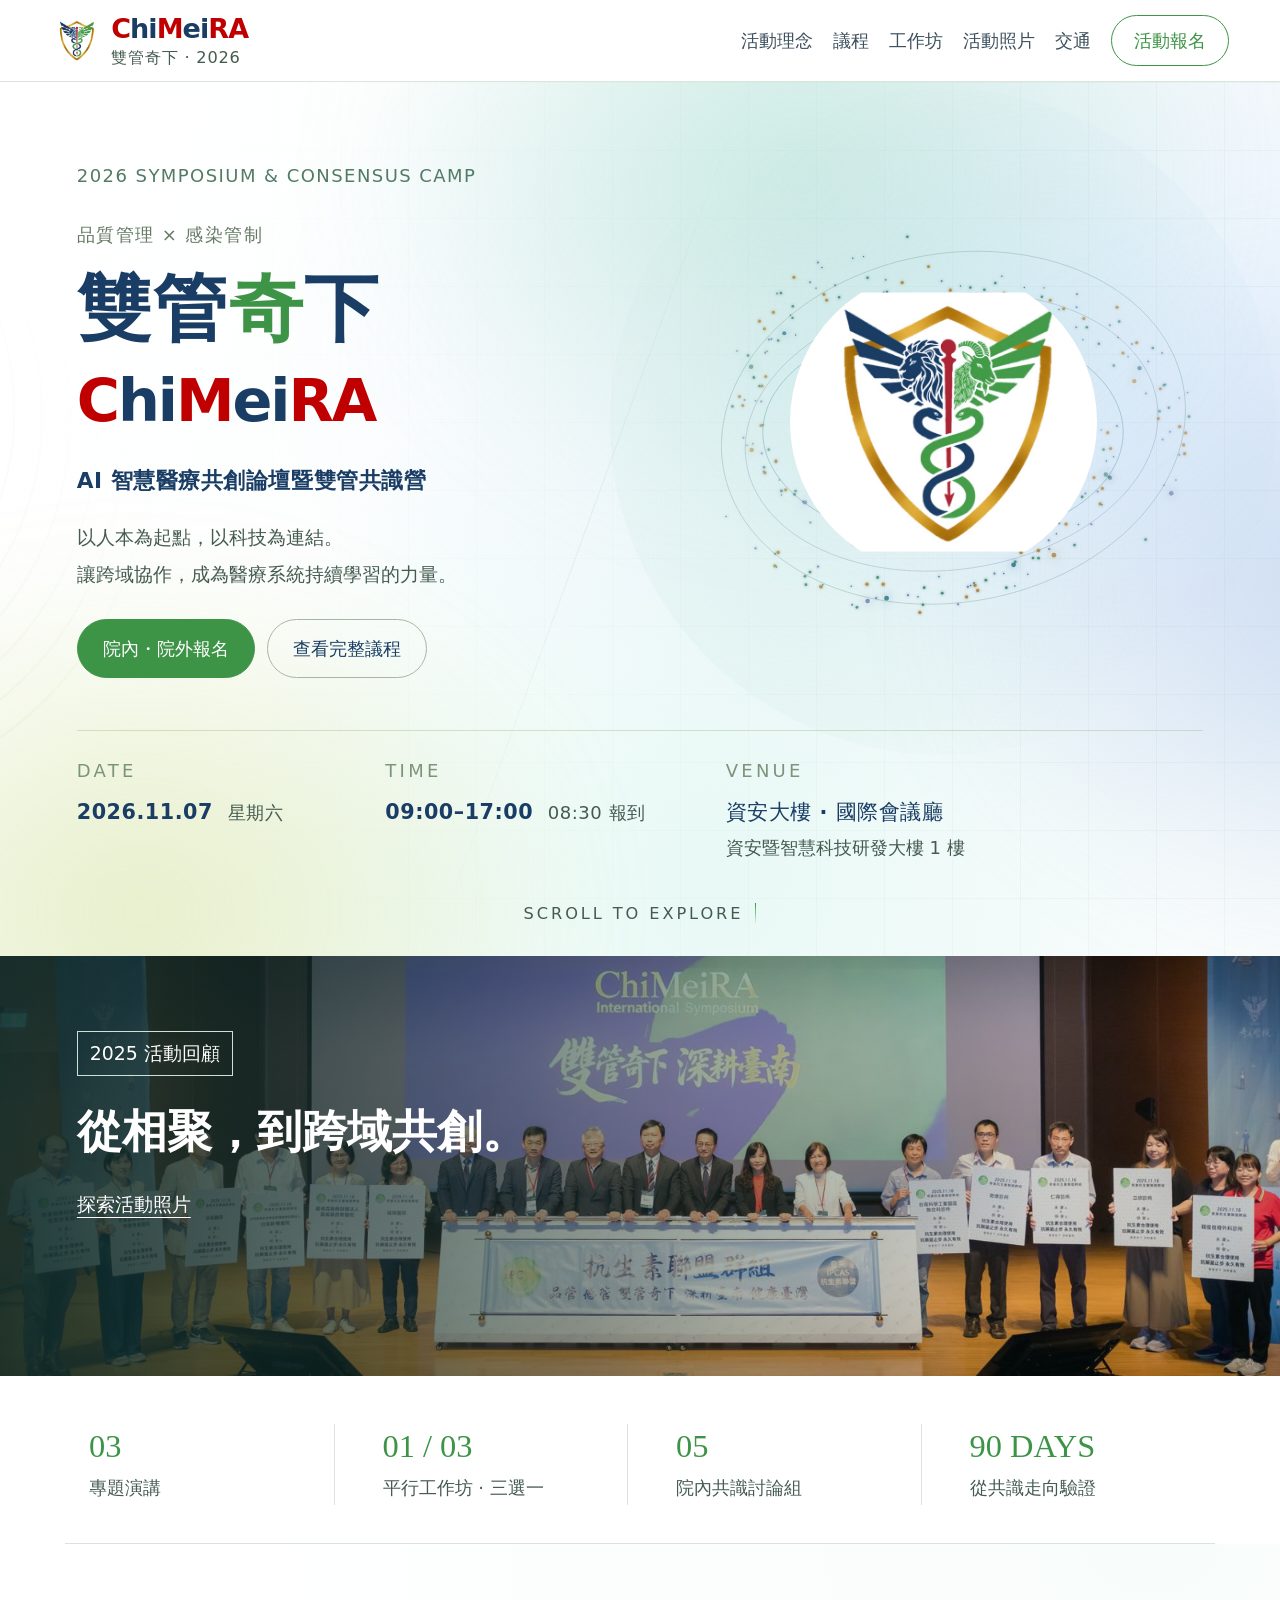
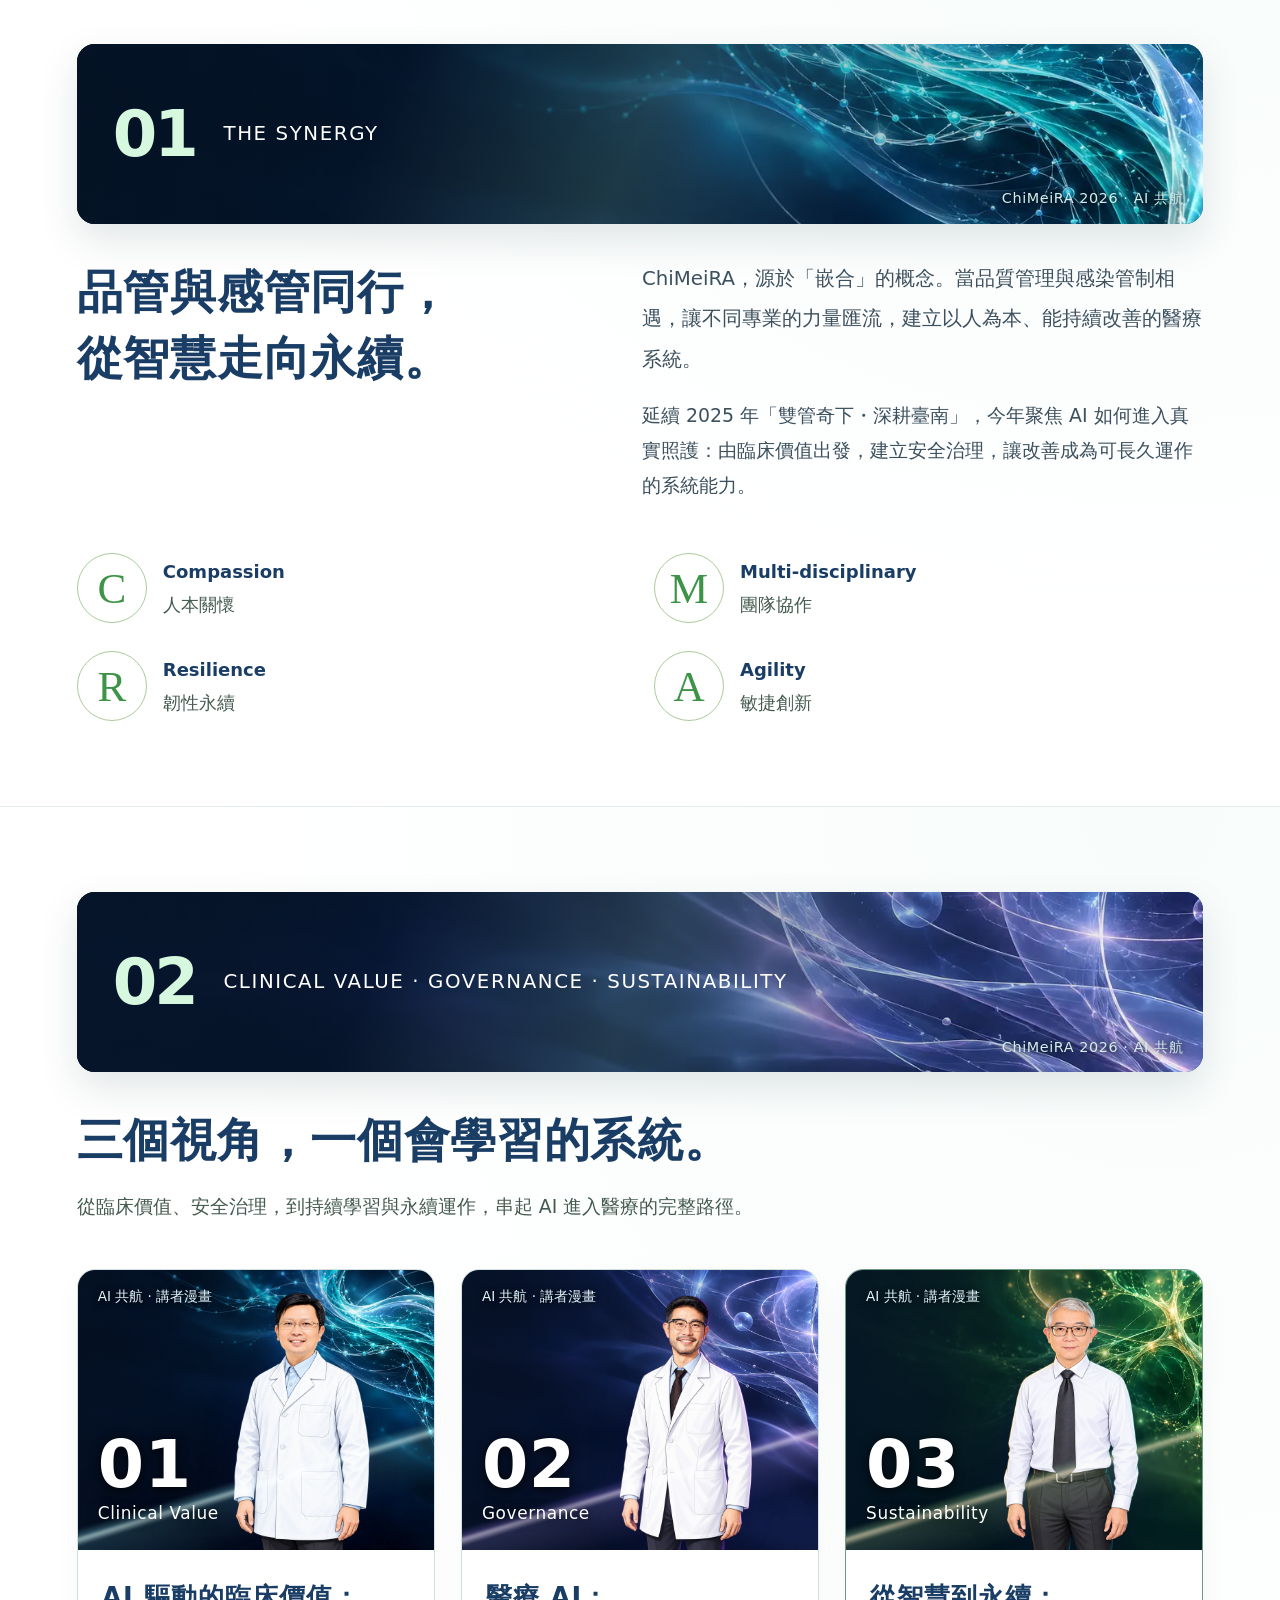
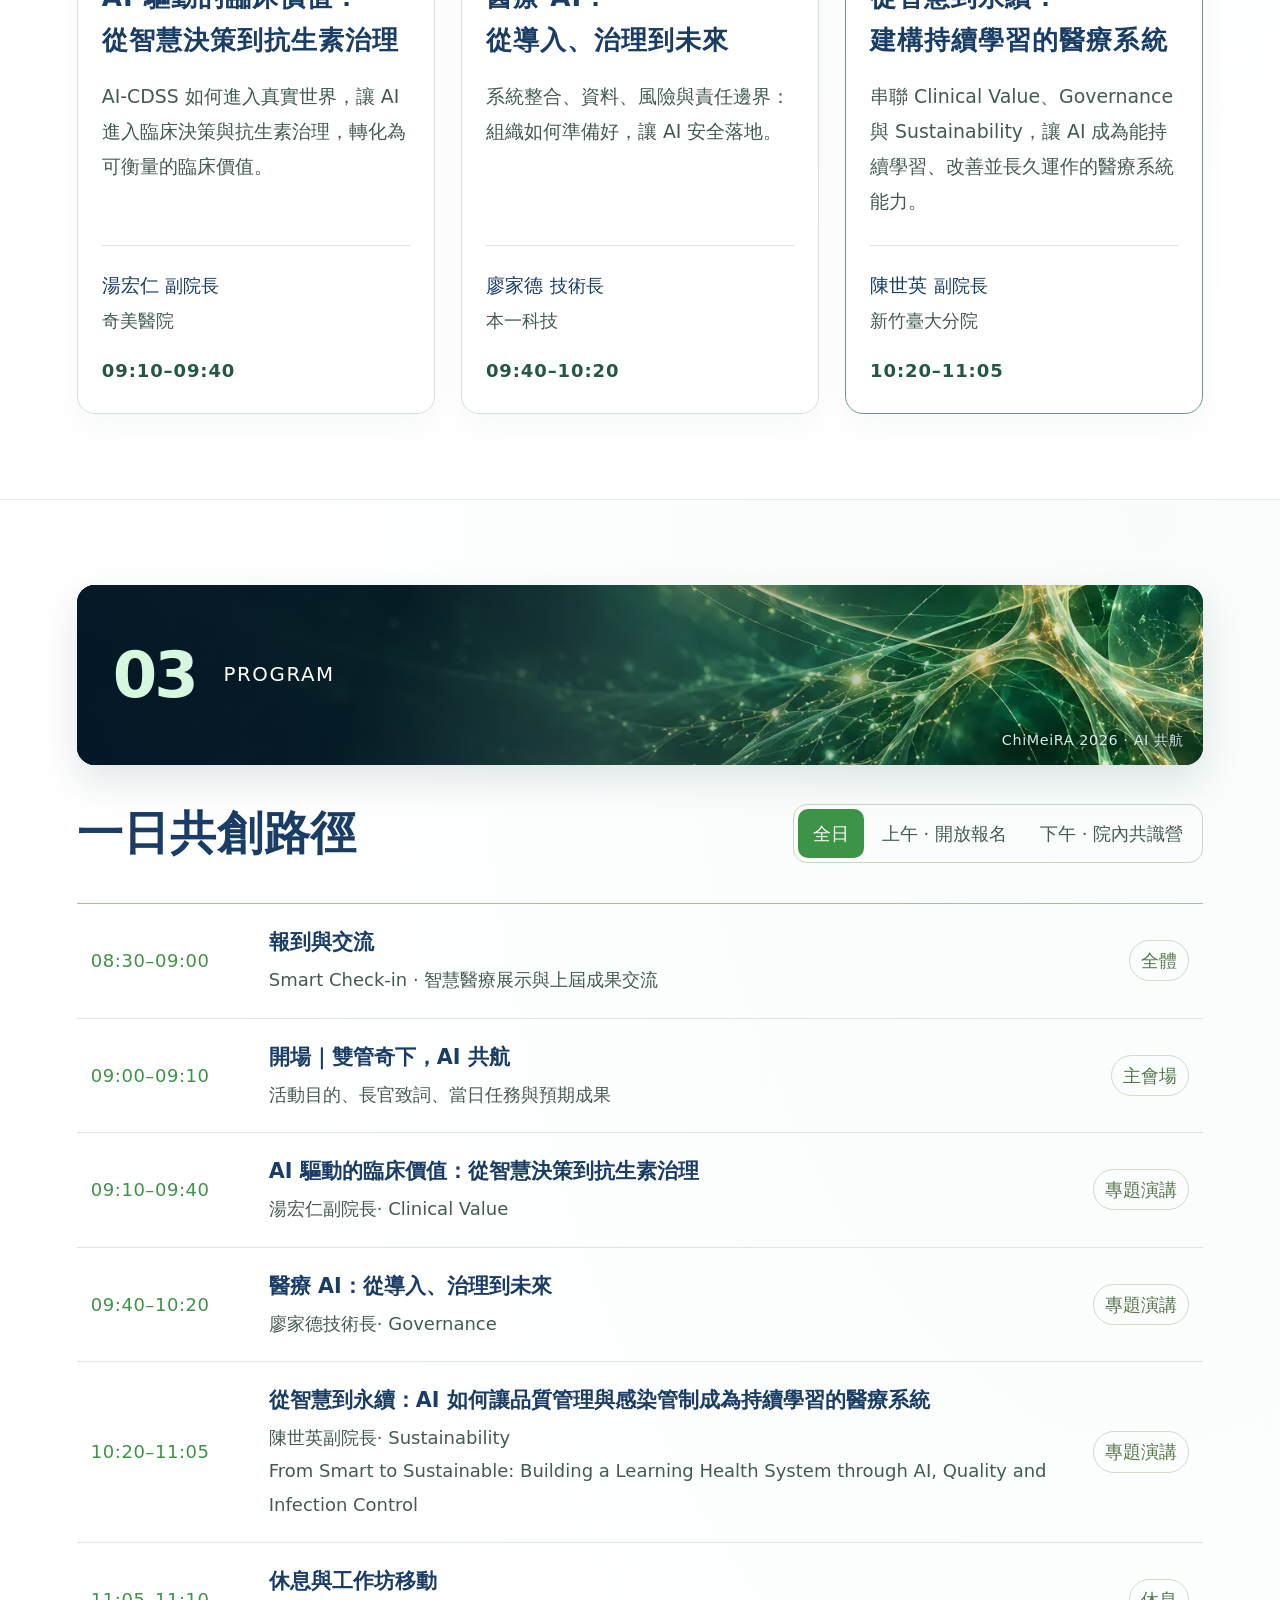
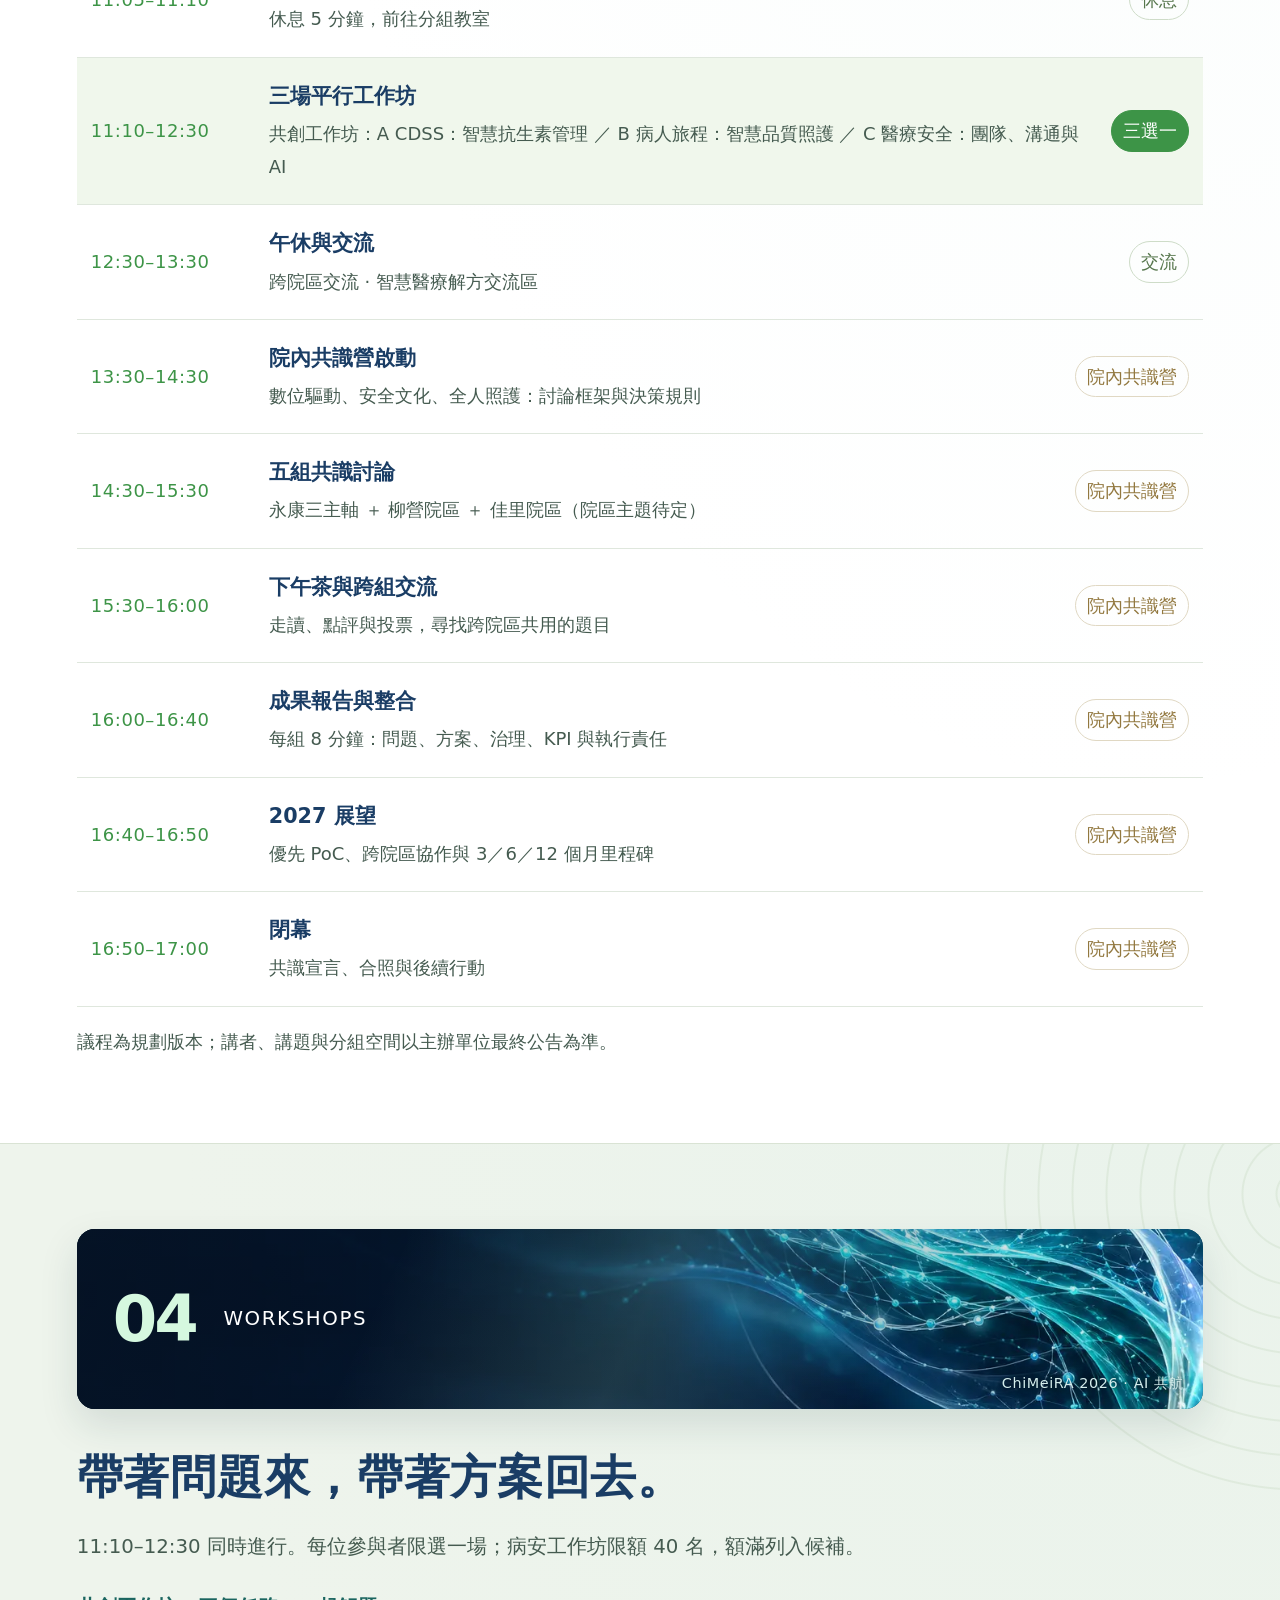
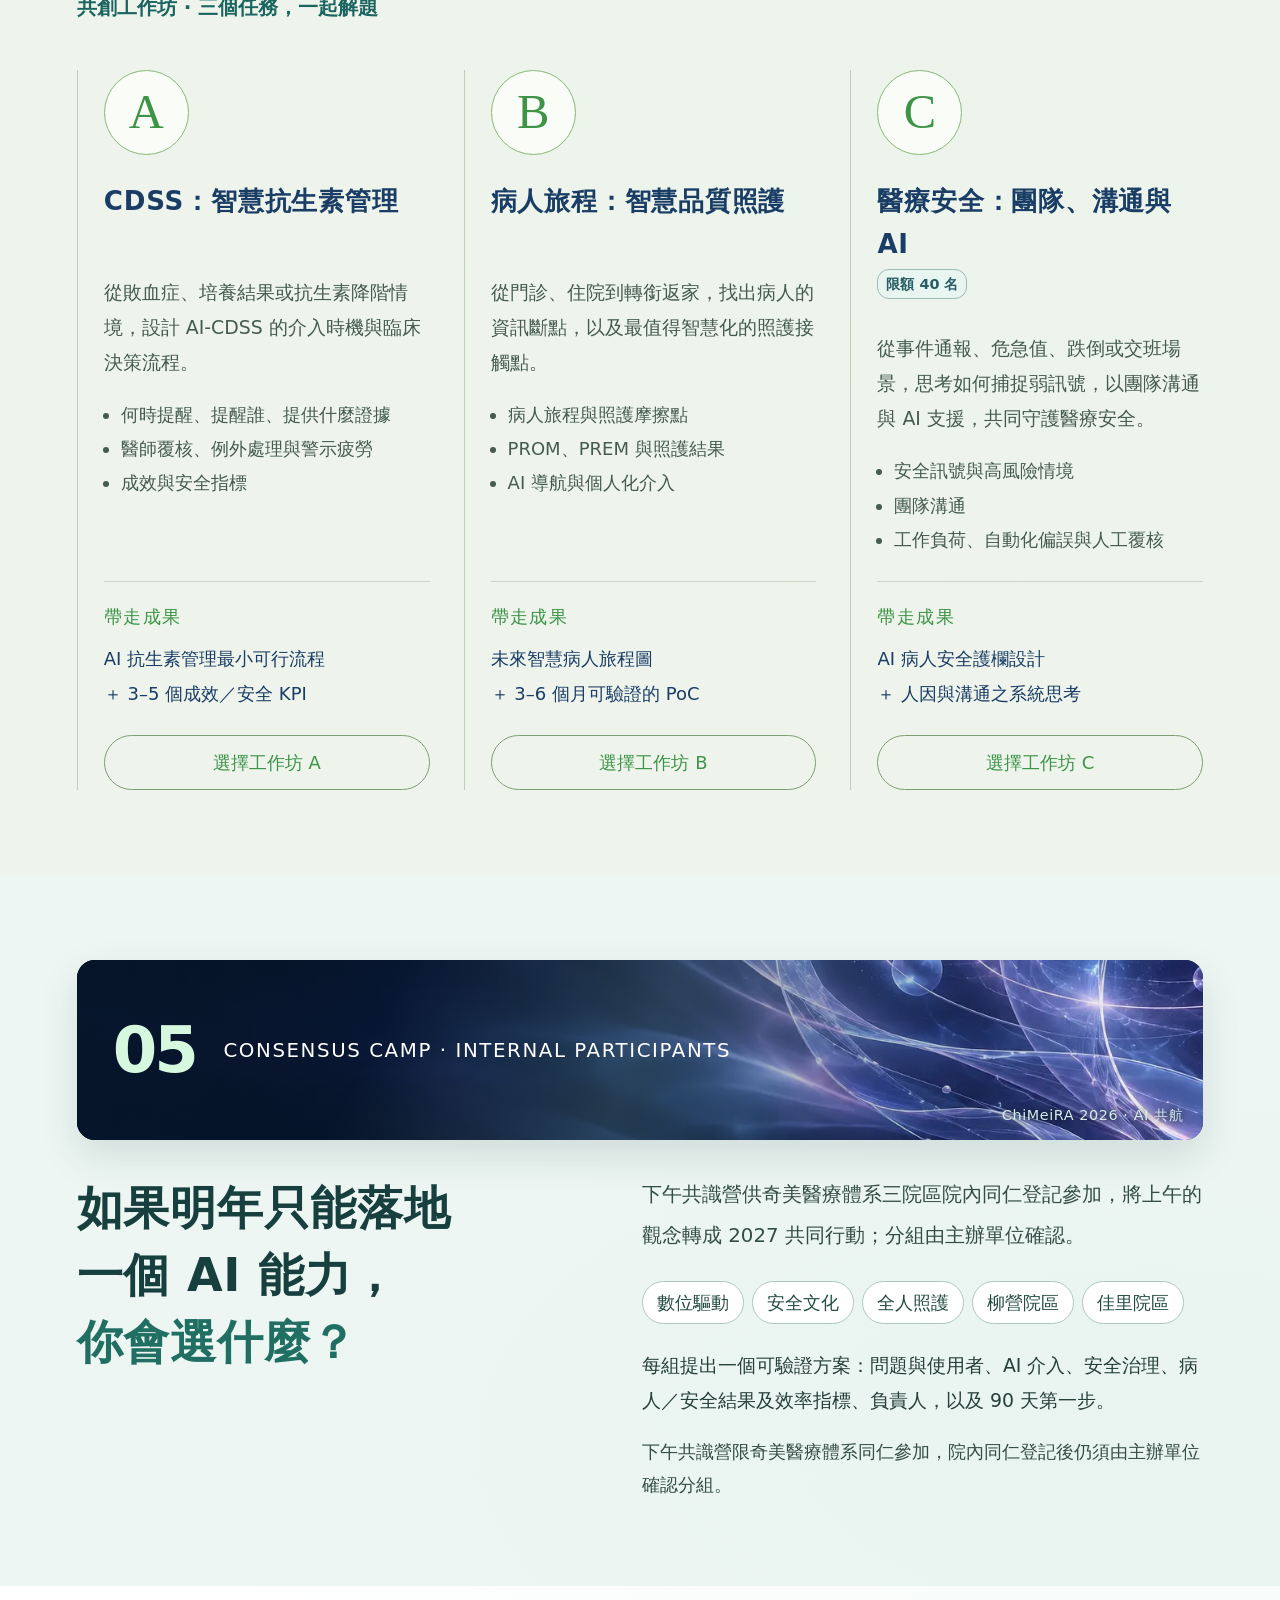
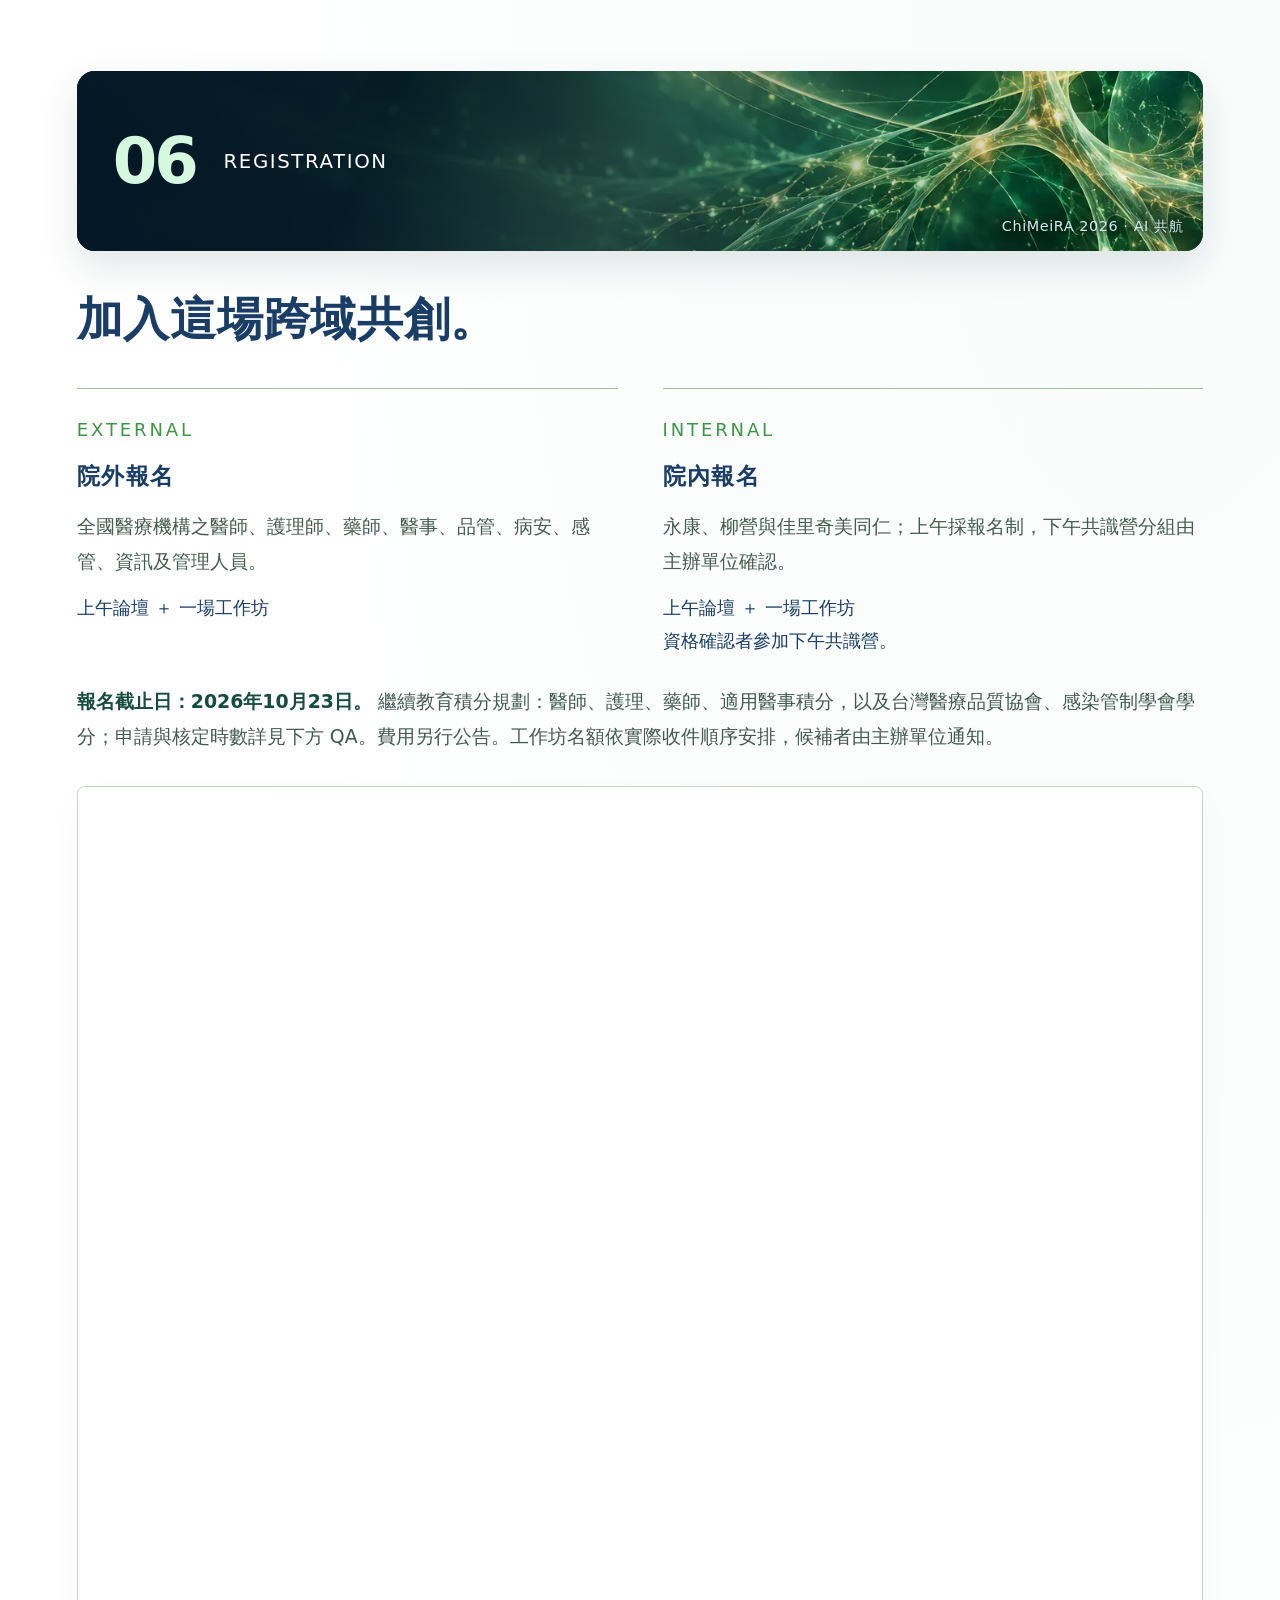
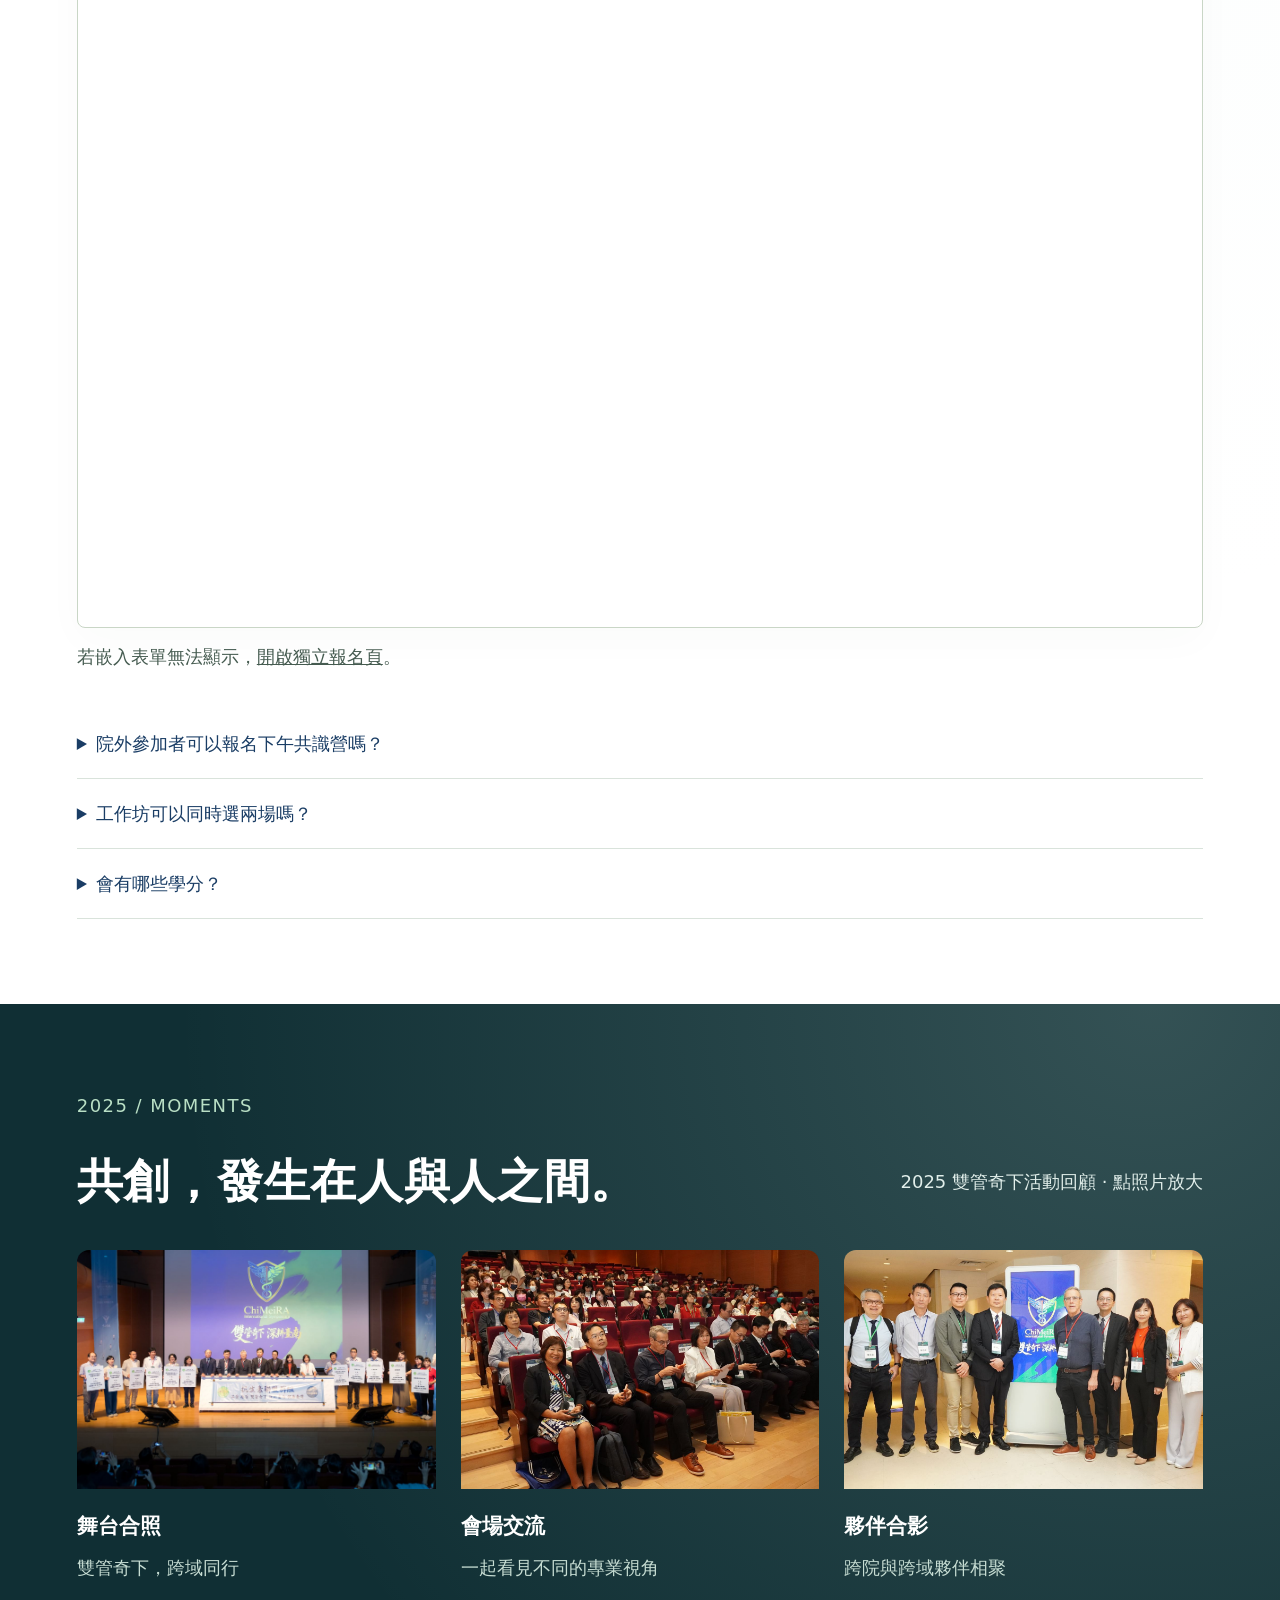
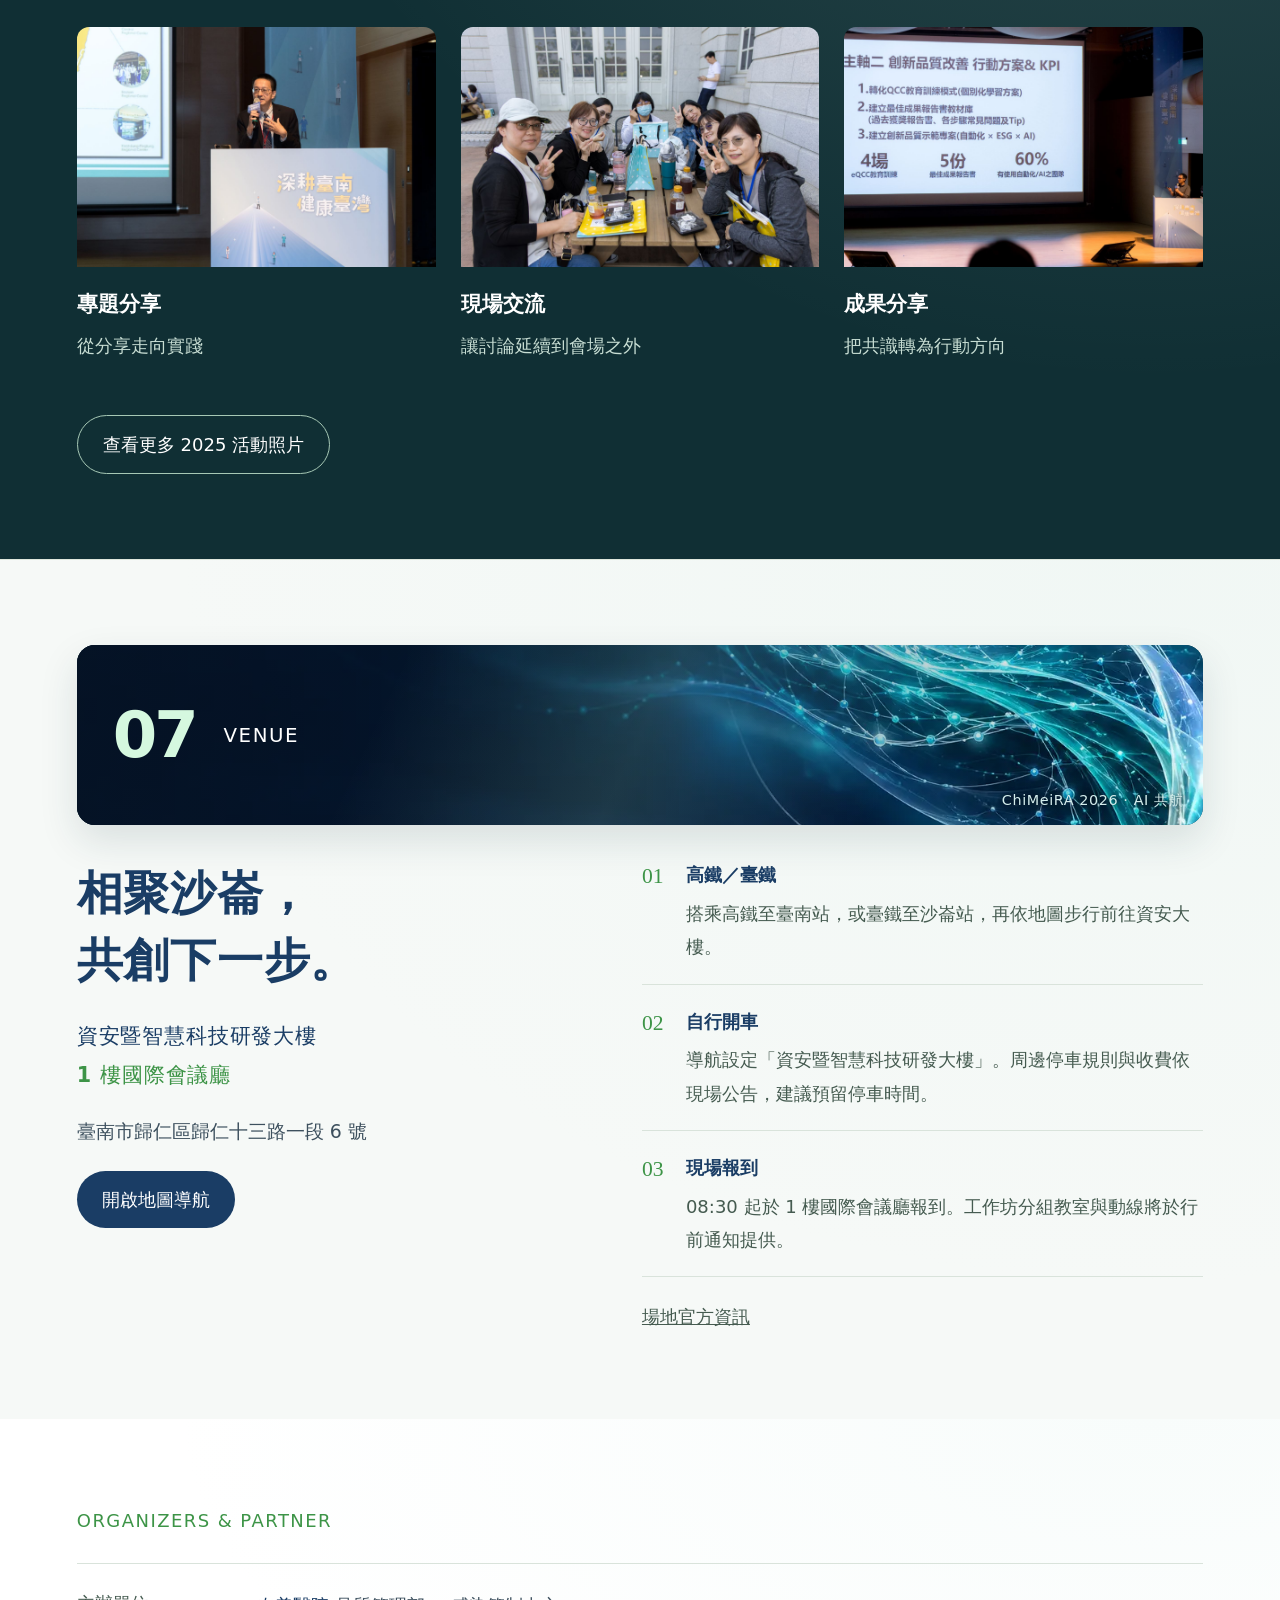
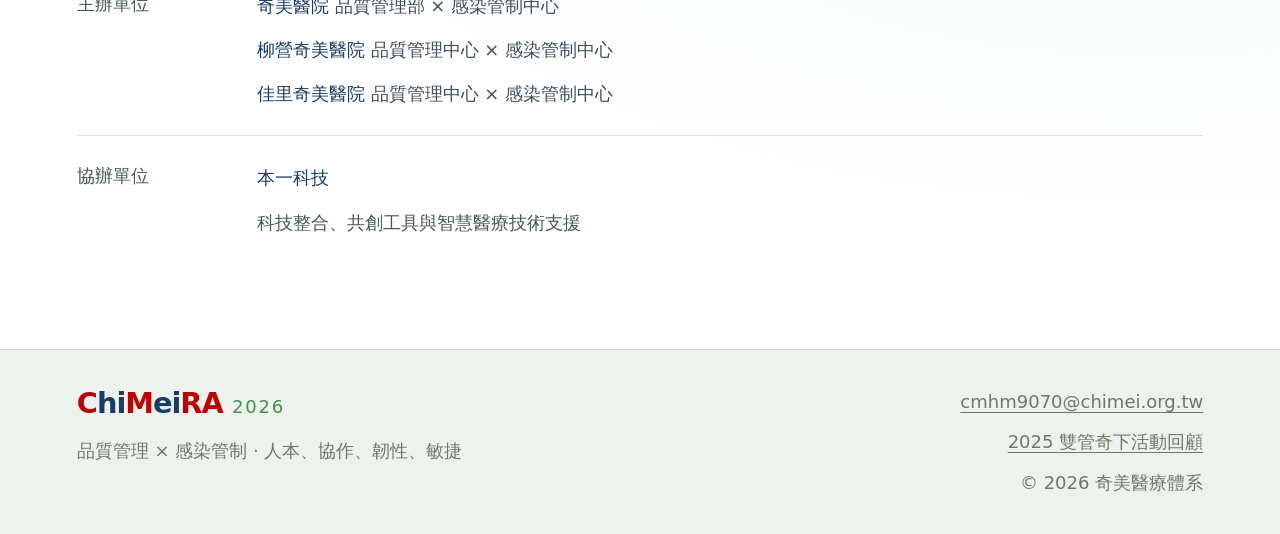
==== chimeira-2026/index.html @ 11566fda "Preserve transparent logo blending while tilting the galaxy in 3D" ====
<!doctype html>
<html lang="zh-Hant">
<head>
<meta charset="utf-8"><meta name="viewport" content="width=device-width,initial-scale=1">
<title>2026 雙管奇下 ChiMeiRA｜AI × 品管 × 感管</title>
<meta name="description" content="2026年11月7日，資安暨智慧科技研發大樓1樓國際會議廳。雙管奇下 ChiMeiRA 智慧醫療共創論壇暨雙管共識營，院內外報名與三場平行工作坊。">
<meta name="theme-color" content="#f7faf8"><link rel="icon" type="image/jpeg" href="assets/chimeira-original-logo.jpg">
<link rel="stylesheet" href="styles.css?v=20261002h"><script src="app.js?v=20261002h" defer></script>
</head>
<body>
<a class="skip" href="#main">跳至主要內容</a>
<header class="top"><a class="brand" href="#main"><span class="brand-emblem"><img src="assets/chimeira-original-logo.jpg" alt="ChiMeiRA 原始盾徽"></span><span><span class="wordmark"><b>C</b>hi<b>M</b>ei<b>RA</b></span><span class="brand-sub">雙管奇下 · 2026</span></span></a><nav aria-label="主選單"><a href="#about">活動理念</a><a href="#program">議程</a><a href="#workshops">工作坊</a><a href="#gallery">活動照片</a><a href="#venue">交通</a><a class="nav-register" href="#registration">活動報名</a></nav></header>
<main id="main"><section class="hero">
<div class="hero-grid" aria-hidden="true"></div><div class="aurora-field" aria-hidden="true"><i></i><i></i><i></i></div><div class="hero-scene" aria-hidden="true"></div><div class="contour contour-left" aria-hidden="true"></div>
<div class="hero-inner"><div class="eyebrow">2026 SYMPOSIUM & CONSENSUS CAMP</div><p class="hero-pretitle">品質管理 × 感染管制</p><h1>雙管<span>奇</span>下</h1><div class="hero-wordmark wordmark" aria-label="ChiMeiRA"><b>C</b>hi<b>M</b>ei<b>RA</b></div><p class="hero-theme">AI 智慧醫療共創論壇暨雙管共識營</p><p class="hero-desc">以人本為起點，以科技為連結。<br>讓跨域協作，成為醫療系統持續學習的力量。</p><div class="hero-actions"><a class="button primary" href="#registration">院內・院外報名</a><a class="button ghost" href="#program">查看完整議程</a></div></div>
<div class="hero-visual"><div class="orbit-stage galaxy-stage" tabindex="0" role="group" aria-label="ChiMeiRA 星系，可使用方向鍵轉動，Home 回到中央"><canvas id="logo-galaxy" aria-hidden="true"></canvas><div class="logo-halo"><img src="assets/chimeira-original-logo.jpg" alt="ChiMeiRA 原始盾徽：獅、羊、雙蛇與金色盾牌" fetchpriority="high"></div></div></div>
<div class="hero-meta"><div><span class="meta-label">DATE</span><strong>2026.11.07 <small>星期六</small></strong></div><div><span class="meta-label">TIME</span><strong>09:00–17:00 <small>08:30 報到</small></strong></div><div><span class="meta-label">VENUE</span><strong>資安大樓 · 國際會議廳</strong><small>資安暨智慧科技研發大樓 1 樓</small></div></div>
<a class="scroll-hint" href="#about">SCROLL TO EXPLORE<span aria-hidden="true"></span></a>
</section>
<figure class="photo-banner"><img src="assets/2025-052a0136.jpg" alt="2025 雙管奇下活動舞台合照" width="2400" height="1600" loading="lazy"><figcaption><span>2025 活動回顧</span><strong>從相聚，到跨域共創。</strong><a href="#gallery">探索活動照片</a></figcaption></figure><div class="format-strip"><div><b>03</b><span>專題演講</span></div><div><b>01 / 03</b><span>平行工作坊 · 三選一</span></div><div><b>05</b><span>院內共識討論組</span></div><div><b>90 DAYS</b><span>從共識走向驗證</span></div></div>
<section id="about" class="section about"><div class="section-watermark" aria-hidden="true">SYNERGY</div><div class="chapter-cover" style="--chapter-image:url(assets/clinical-value-teal-cyan.webp)"><div class="chapter-wash" aria-hidden="true"></div><div class="section-label"><span class="chapter-number">01</span><span class="chapter-topic">THE SYNERGY</span></div><span class="chapter-caption">ChiMeiRA 2026 · AI 共航</span></div><div class="split"><div><h2>品管與感管同行，<br>從智慧走向永續。</h2></div><div><p class="lead">ChiMeiRA，源於「嵌合」的概念。當品質管理與感染管制相遇，讓不同專業的力量匯流，建立以人為本、能持續改善的醫療系統。</p><p>延續 2025 年「雙管奇下・深耕臺南」，今年聚焦 AI 如何進入真實照護：由臨床價值出發，建立安全治理，讓改善成為可長久運作的系統能力。</p></div></div><div class="values"><div><b>C</b><span>Compassion<small>人本關懷</small></span></div><div><b>M</b><span>Multi-disciplinary<small>團隊協作</small></span></div><div><b>R</b><span>Resilience<small>韌性永續</small></span></div><div><b>A</b><span>Agility<small>敏捷創新</small></span></div></div></section>
<section id="speakers" class="section speaker-section"><div class="chapter-cover" style="--chapter-image:url(assets/governance-indigo-violet.webp)"><div class="chapter-wash" aria-hidden="true"></div><div class="section-label"><span class="chapter-number">02</span><span class="chapter-topic">CLINICAL VALUE · GOVERNANCE · SUSTAINABILITY</span></div><span class="chapter-caption">ChiMeiRA 2026 · AI 共航</span></div><h2>三個視角，一個會學習的系統。</h2><p class="muted">從臨床價值、安全治理，到持續學習與永續運作，串起 AI 進入醫療的完整路徑。</p><div class="speaker-grid">
<article class="speaker"><div class="speaker-topic-image" style="--topic-image:url(assets/clinical-value-teal-cyan.webp)"><div class="speaker-light-ribbon" aria-hidden="true"></div><img class="speaker-portrait" src="assets/tang-comic-v3.webp" alt="湯宏仁漫畫肖像，依公開照片繪製" loading="lazy" width="1024" height="1536"><span class="speaker-no"><b>01</b>Clinical Value</span><small>AI 共航 · 講者漫畫</small></div><h3>AI 驅動的臨床價值：<br>從智慧決策到抗生素治理</h3><p>AI-CDSS 如何進入真實世界，讓 AI 進入臨床決策與抗生素治理，轉化為可衡量的臨床價值。</p><div class="speaker-person"><strong>湯宏仁 <small>副院長</small></strong><span>奇美醫院</span></div><time>09:10–09:40</time></article>
<article class="speaker"><div class="speaker-topic-image" style="--topic-image:url(assets/governance-indigo-violet.webp)"><div class="speaker-light-ribbon" aria-hidden="true"></div><img class="speaker-portrait" src="assets/liao-comic-v3.webp" alt="廖家德漫畫肖像，依公開照片繪製" loading="lazy" width="1024" height="1536"><span class="speaker-no"><b>02</b>Governance</span><small>AI 共航 · 講者漫畫</small></div><h3>醫療 AI：<br>從導入、治理到未來</h3><p>系統整合、資料、風險與責任邊界：組織如何準備好，讓 AI 安全落地。</p><div class="speaker-person"><strong>廖家德 <small>技術長</small></strong><span>本一科技</span></div><time>09:40–10:20</time></article>
<article class="speaker featured"><div class="speaker-topic-image" style="--topic-image:url(assets/sustainability-emerald-gold.webp)"><div class="speaker-light-ribbon" aria-hidden="true"></div><img class="speaker-portrait" src="assets/chen-comic-v3.webp" alt="陳世英漫畫肖像，依公開照片繪製" loading="lazy" width="1024" height="1536"><span class="speaker-no"><b>03</b>Sustainability</span><small>AI 共航 · 講者漫畫</small></div><h3>從智慧到永續：<br>建構持續學習的醫療系統</h3><p>串聯 Clinical Value、Governance 與 Sustainability，讓 AI 成為能持續學習、改善並長久運作的醫療系統能力。</p><div class="speaker-person"><strong>陳世英 <small>副院長</small></strong><span>新竹臺大分院</span></div><time>10:20–11:05</time></article>
</div></section>
<section id="program" class="section"><div class="chapter-cover" style="--chapter-image:url(assets/sustainability-emerald-gold.webp)"><div class="chapter-wash" aria-hidden="true"></div><div class="section-label"><span class="chapter-number">03</span><span class="chapter-topic">PROGRAM</span></div><span class="chapter-caption">ChiMeiRA 2026 · AI 共航</span></div><div class="section-heading"><h2>一日共創路徑</h2><div class="filters" role="group" aria-label="篩選議程"><button data-session="all" aria-pressed="true">全日</button><button data-session="morning" aria-pressed="false">上午 · 開放報名</button><button data-session="afternoon" aria-pressed="false">下午 · 院內共識營</button></div></div>
<div class="agenda">
<div class="agenda-row" data-period="morning"><time>08:30–09:00</time><div><h3>報到與交流</h3><p>Smart Check-in · 智慧醫療展示與上屆成果交流</p></div><span class="tag">全體</span></div>
<div class="agenda-row" data-period="morning"><time>09:00–09:10</time><div><h3>開場｜雙管奇下，AI 共航</h3><p>活動目的、長官致詞、當日任務與預期成果</p></div><span class="tag">主會場</span></div>
<div class="agenda-row" data-period="morning"><time>09:10–09:40</time><div><h3>AI 驅動的臨床價值：從智慧決策到抗生素治理</h3><p>湯宏仁副院長· Clinical Value</p></div><span class="tag">專題演講</span></div>
<div class="agenda-row" data-period="morning"><time>09:40–10:20</time><div><h3>醫療 AI：從導入、治理到未來</h3><p>廖家德技術長· Governance</p></div><span class="tag">專題演講</span></div>
<div class="agenda-row" data-period="morning"><time>10:20–11:05</time><div><h3>從智慧到永續：AI 如何讓品質管理與感染管制成為持續學習的醫療系統</h3><p>陳世英副院長· Sustainability<br>From Smart to Sustainable: Building a Learning Health System through AI, Quality and Infection Control</p></div><span class="tag">專題演講</span></div>

<div class="agenda-row" data-period="morning"><time>11:05–11:10</time><div><h3>休息與工作坊移動</h3><p>休息 5 分鐘，前往分組教室</p></div><span class="tag">休息</span></div>
<div class="agenda-row highlight" data-period="morning"><time>11:10–12:30</time><div><h3>三場平行工作坊</h3><p>共創工作坊：A CDSS：智慧抗生素管理 ／ B 病人旅程：智慧品質照護 ／ C 醫療安全：團隊、溝通與AI</p></div><span class="tag">三選一</span></div>
<div class="agenda-row" data-period="morning"><time>12:30–13:30</time><div><h3>午休與交流</h3><p>跨院區交流 · 智慧醫療解方交流區</p></div><span class="tag">交流</span></div>
<div class="agenda-row" data-period="afternoon"><time>13:30–14:30</time><div><h3>院內共識營啟動</h3><p>數位驅動、安全文化、全人照護：討論框架與決策規則</p></div><span class="tag invite">院內共識營</span></div>
<div class="agenda-row" data-period="afternoon"><time>14:30–15:30</time><div><h3>五組共識討論</h3><p>永康三主軸 ＋ 柳營院區 ＋ 佳里院區（院區主題待定）</p></div><span class="tag invite">院內共識營</span></div>
<div class="agenda-row" data-period="afternoon"><time>15:30–16:00</time><div><h3>下午茶與跨組交流</h3><p>走讀、點評與投票，尋找跨院區共用的題目</p></div><span class="tag invite">院內共識營</span></div>
<div class="agenda-row" data-period="afternoon"><time>16:00–16:40</time><div><h3>成果報告與整合</h3><p>每組 8 分鐘：問題、方案、治理、KPI 與執行責任</p></div><span class="tag invite">院內共識營</span></div>
<div class="agenda-row" data-period="afternoon"><time>16:40–16:50</time><div><h3>2027 展望</h3><p>優先 PoC、跨院區協作與 3／6／12 個月里程碑</p></div><span class="tag invite">院內共識營</span></div>
<div class="agenda-row" data-period="afternoon"><time>16:50–17:00</time><div><h3>閉幕</h3><p>共識宣言、合照與後續行動</p></div><span class="tag invite">院內共識營</span></div>
</div><p class="muted fine">議程為規劃版本；講者、講題與分組空間以主辦單位最終公告為準。</p></section>
<section id="workshops" class="section workshop-section"><div class="chapter-cover" style="--chapter-image:url(assets/clinical-value-teal-cyan.webp)"><div class="chapter-wash" aria-hidden="true"></div><div class="section-label"><span class="chapter-number">04</span><span class="chapter-topic">WORKSHOPS</span></div><span class="chapter-caption">ChiMeiRA 2026 · AI 共航</span></div><h2>帶著問題來，帶著方案回去。</h2><p class="lead">11:10–12:30 同時進行。每位參與者限選一場；病安工作坊限額 40 名，額滿列入候補。</p><p class="lab-kicker">共創工作坊 · 三個任務，一起解題</p><div class="workshop-grid">
<article class="workshop"><div class="workshop-letter">A</div><h3>CDSS：智慧抗生素管理</h3><p>從敗血症、培養結果或抗生素降階情境，設計 AI-CDSS 的介入時機與臨床決策流程。</p><ul><li>何時提醒、提醒誰、提供什麼證據</li><li>醫師覆核、例外處理與警示疲勞</li><li>成效與安全指標</li></ul><div class="output"><small>帶走成果</small><b>AI 抗生素管理最小可行流程<br>＋ 3–5 個成效／安全 KPI</b></div><button class="workshop-select" data-workshop="A">選擇工作坊 A</button></article>
<article class="workshop"><div class="workshop-letter">B</div><h3>病人旅程：智慧品質照護</h3><p>從門診、住院到轉銜返家，找出病人的資訊斷點，以及最值得智慧化的照護接觸點。</p><ul><li>病人旅程與照護摩擦點</li><li>PROM、PREM 與照護結果</li><li>AI 導航與個人化介入</li></ul><div class="output"><small>帶走成果</small><b>未來智慧病人旅程圖<br>＋ 3–6 個月可驗證的 PoC</b></div><button class="workshop-select" data-workshop="B">選擇工作坊 B</button></article>
<article class="workshop"><div class="workshop-letter">C</div><h3>醫療安全：團隊、溝通與AI</h3><p class="workshop-subject"><span class="capacity-tag">限額 40 名</span></p><p>從事件通報、危急值、跌倒或交班場景，思考如何捕捉弱訊號，以團隊溝通與 AI 支援，共同守護醫療安全。</p><ul><li>安全訊號與高風險情境</li><li>團隊溝通</li><li>工作負荷、自動化偏誤與人工覆核</li></ul><div class="output"><small>帶走成果</small><b>AI 病人安全護欄設計<br>＋ 人因與溝通之系統思考</b></div><button class="workshop-select" data-workshop="C">選擇工作坊 C</button></article>
</div></section>
<section class="section consensus"><div class="chapter-cover" style="--chapter-image:url(assets/governance-indigo-violet.webp)"><div class="chapter-wash" aria-hidden="true"></div><div class="section-label"><span class="chapter-number">05</span><span class="chapter-topic">CONSENSUS CAMP · INTERNAL PARTICIPANTS</span></div><span class="chapter-caption">ChiMeiRA 2026 · AI 共航</span></div><div class="split"><div><h2>如果明年只能落地<br>一個 AI 能力，<br><span>你會選什麼？</span></h2></div><div><p class="lead">下午共識營供奇美醫療體系三院區院內同仁登記參加，將上午的觀念轉成 2027 共同行動；分組由主辦單位確認。</p><div class="consensus-topics"><span>數位驅動</span><span>安全文化</span><span>全人照護</span><span>柳營院區</span><span>佳里院區</span></div><p>每組提出一個可驗證方案：問題與使用者、AI 介入、安全治理、病人／安全結果及效率指標、負責人，以及 90 天第一步。</p><p class="fine">下午共識營限奇美醫療體系同仁參加，院內同仁登記後仍須由主辦單位確認分組。</p></div></div></section>
<section id="registration" class="section registration"><div class="chapter-cover" style="--chapter-image:url(assets/sustainability-emerald-gold.webp)"><div class="chapter-wash" aria-hidden="true"></div><div class="section-label"><span class="chapter-number">06</span><span class="chapter-topic">REGISTRATION</span></div><span class="chapter-caption">ChiMeiRA 2026 · AI 共航</span></div><h2>加入這場跨域共創。</h2><div class="registration-types"><article><span class="small-tag">EXTERNAL</span><h3>院外報名</h3><p>全國醫療機構之醫師、護理師、藥師、醫事、品管、病安、感管、資訊及管理人員。</p><b>上午論壇 ＋ 一場工作坊</b></article><article><span class="small-tag">INTERNAL</span><h3>院內報名</h3><p>永康、柳營與佳里奇美同仁；上午採報名制，下午共識營分組由主辦單位確認。</p><b>上午論壇 ＋ 一場工作坊<br>資格確認者參加下午共識營。</b></article></div>
<p class="muted"><strong>報名截止日：2026年10月23日。</strong> 繼續教育積分規劃：醫師、護理、藥師、適用醫事積分，以及台灣醫療品質協會、感染管制學會學分；申請與核定時數詳見下方 QA。費用另行公告。工作坊名額依實際收件順序安排，候補者由主辦單位通知。</p>
<div class="form-shell"><iframe id="registration-frame" title="ChiMeiRA 院內及院外報名表" src="https://chimeira-2026-registration.garytoh.chatgpt.site/?embed=1" loading="lazy" referrerpolicy="strict-origin-when-cross-origin"></iframe></div><p class="fine form-alternative">若嵌入表單無法顯示，<a id="standalone-registration" href="https://chimeira-2026-registration.garytoh.chatgpt.site/" target="_blank" rel="noopener">開啟獨立報名頁</a>。</p>
<div class="faq"><details><summary>院外參加者可以報名下午共識營嗎？</summary><p>下午為奇美醫療體系三院區院內同仁的策略共創。院內同仁可於報名表登記，仍須由主辦單位確認分組；不開放院外報名。</p></details><details><summary>工作坊可以同時選兩場嗎？</summary><p>三場工作坊於相同時段平行舉行，報名時必須擇一。病安工作坊限額 40 名，額滿列入候補。名額依實際收件順序安排，候補者由主辦單位通知，請勿重複報名。</p></details><details><summary>會有哪些學分？</summary><p>規劃申請醫師、護理、藥師及適用醫事積分，並評估申請台灣醫療品質協會與感染管制學會學分。核定種類與時數於確認後公告；請依現場規定簽到與簽退。</p></details></div>
</section>
<section id="gallery" class="section gallery-section"><div class="section-label">2025 / MOMENTS</div><div class="section-heading"><h2>共創，發生在人與人之間。</h2><p>2025 雙管奇下活動回顧 · 點照片放大</p></div><div class="photo-grid"><button class="photo-card" data-photo="assets/2025-052a0136.jpg" data-caption="2025 活動回顧｜舞台合照" aria-label="放大照片：舞台合照"><img src="assets/2025-052a0136.jpg" alt="2025 活動回顧：舞台合照" loading="lazy" width="1200" height="800"><span><strong>舞台合照</strong><small>雙管奇下，跨域同行</small></span></button><button class="photo-card" data-photo="assets/2025-dsc02395.jpg" data-caption="2025 活動回顧｜會場交流" aria-label="放大照片：會場交流"><img src="assets/2025-dsc02395.jpg" alt="2025 活動回顧：會場交流" loading="lazy" width="1200" height="800"><span><strong>會場交流</strong><small>一起看見不同的專業視角</small></span></button><button class="photo-card" data-photo="assets/2025-dsc02385.jpg" data-caption="2025 活動回顧｜夥伴合影" aria-label="放大照片：夥伴合影"><img src="assets/2025-dsc02385.jpg" alt="2025 活動回顧：夥伴合影" loading="lazy" width="1200" height="800"><span><strong>夥伴合影</strong><small>跨院與跨域夥伴相聚</small></span></button><button class="photo-card" data-photo="assets/2025-052a0183.jpg" data-caption="2025 活動回顧｜專題分享" aria-label="放大照片：專題分享"><img src="assets/2025-052a0183.jpg" alt="2025 活動回顧：專題分享" loading="lazy" width="1200" height="800"><span><strong>專題分享</strong><small>從分享走向實踐</small></span></button><button class="photo-card" data-photo="assets/2025-052a0294.jpg" data-caption="2025 活動回顧｜現場交流" aria-label="放大照片：現場交流"><img src="assets/2025-052a0294.jpg" alt="2025 活動回顧：現場交流" loading="lazy" width="1200" height="800"><span><strong>現場交流</strong><small>讓討論延續到會場之外</small></span></button><button class="photo-card" data-photo="assets/2025-052a0414.jpg" data-caption="2025 活動回顧｜成果分享" aria-label="放大照片：成果分享"><img src="assets/2025-052a0414.jpg" alt="2025 活動回顧：成果分享" loading="lazy" width="1200" height="800"><span><strong>成果分享</strong><small>把共識轉為行動方向</small></span></button></div><a class="button ghost" href="../#gallery">查看更多 2025 活動照片</a></section><section id="venue" class="section venue"><div class="chapter-cover" style="--chapter-image:url(assets/clinical-value-teal-cyan.webp)"><div class="chapter-wash" aria-hidden="true"></div><div class="section-label"><span class="chapter-number">07</span><span class="chapter-topic">VENUE</span></div><span class="chapter-caption">ChiMeiRA 2026 · AI 共航</span></div><div class="split"><div><h2>相聚沙崙，<br>共創下一步。</h2><p class="venue-name">資安暨智慧科技研發大樓<br><strong>1 樓國際會議廳</strong></p><p>臺南市歸仁區歸仁十三路一段 6 號</p><a class="button dark" href="https://www.google.com/maps/search/?api=1&query=資安暨智慧科技研發大樓+臺南市歸仁區歸仁十三路一段6號" target="_blank" rel="noopener">開啟地圖導航</a></div><div class="transport"><div><span>01</span><h3>高鐵／臺鐵</h3><p>搭乘高鐵至臺南站，或臺鐵至沙崙站，再依地圖步行前往資安大樓。</p></div><div><span>02</span><h3>自行開車</h3><p>導航設定「資安暨智慧科技研發大樓」。周邊停車規則與收費依現場公告，建議預留停車時間。</p></div><div><span>03</span><h3>現場報到</h3><p>08:30 起於 1 樓國際會議廳報到。工作坊分組教室與動線將於行前通知提供。</p></div><a class="fine" href="https://stb.stpi.niar.org.tw/page/introduction" target="_blank" rel="noopener">場地官方資訊</a></div></div></section>
<section class="section hosts"><div class="section-label">ORGANIZERS & PARTNER</div><div class="host-row"><h3>主辦單位</h3><div><p><strong>奇美醫院</strong> 品質管理部 × 感染管制中心</p><p><strong>柳營奇美醫院</strong> 品質管理中心 × 感染管制中心</p><p><strong>佳里奇美醫院</strong> 品質管理中心 × 感染管制中心</p></div></div><div class="host-row"><h3>協辦單位</h3><div><p><strong>本一科技</strong></p><p class="muted">科技整合、共創工具與智慧醫療技術支援</p></div></div></section>
</main>
<footer><div><a class="footer-brand" href="#main"><span class="wordmark"><b>C</b>hi<b>M</b>ei<b>RA</b></span> <small>2026</small></a><p>品質管理 × 感染管制 · 人本、協作、韌性、敏捷</p></div><div><a href="mailto:cmhm9070@chimei.org.tw">cmhm9070@chimei.org.tw</a><a href="../">2025 雙管奇下活動回顧</a><small>© 2026 奇美醫療體系</small></div></footer>
<nav class="mobile-dock" aria-label="行動版快速操作"><a href="#program">活動議程</a><a href="#registration">立即報名</a></nav>
<dialog id="photo-dialog" aria-label="活動照片檢視"><div class="photo-dialog-top"><p id="photo-caption"></p><button id="photo-close" aria-label="關閉照片">關閉 ✕</button></div><img id="photo-large" alt=""><div class="photo-dialog-controls"><button id="photo-prev" aria-label="上一張照片">上一張</button><span id="photo-count" aria-live="polite"></span><button id="photo-next" aria-label="下一張照片">下一張</button></div></dialog></body></html>
---- chimeira-2026/styles.css ----
:root{--ink:#1a3d65;--body:#3d505e;--green:#3d9447;--bright:#94bd36;--gold:#bb9134;--red:#c00000;--line:#d9e3db;--muted:#455b50;--paper:#f7faf8;--navy:#1a3d65;--serif:var(--sans);--sans:system-ui,-apple-system,'Noto Sans TC','PingFang TC','Microsoft JhengHei',sans-serif}*{box-sizing:border-box}html{scroll-behavior:smooth;scroll-padding-top:100px}body{margin:0;color:var(--body);font:1.05rem/1.85 var(--sans);background:#fff;overflow-x:clip}h1,h2,h3,p{margin:0}a{color:inherit}button,input{font:inherit}button,a{touch-action:manipulation}button{cursor:pointer}a:focus-visible,button:focus-visible,summary:focus-visible{outline:3px solid var(--green);outline-offset:5px}h2{font:500 clamp(1.9rem,3.6vw,3rem)/1.6 var(--serif);letter-spacing:.07em;color:var(--ink)}h3{font:600 1.22rem/1.65 var(--serif);color:var(--ink)}p+p{margin-top:1rem}.lead{font-size:1.1rem;line-height:2.05}.muted,.fine{color:var(--muted)}.fine,small{font-size:1rem}.skip{position:fixed;top:-70px;z-index:40;background:white;padding:15px}.skip:focus{top:0}.top{position:sticky;top:0;z-index:20;display:flex;justify-content:space-between;align-items:center;padding:13px max(4vw,20px);background:rgba(255,255,255,.96);border-bottom:1px solid #dce5dc;backdrop-filter:blur(14px)}.brand{display:flex;gap:10px;align-items:center;text-decoration:none;line-height:1.15}.brand-emblem{position:relative;width:50px;height:50px;overflow:hidden;border-radius:50%;background:#fff;flex:0 0 auto}.brand-emblem img{position:absolute;width:75px;max-width:none;left:50%;top:50%;transform:translate(-50%,-50%)}.wordmark{font-family:'Eras Medium ITC','Trebuchet MS',var(--sans);font-weight:650;color:var(--ink);letter-spacing:-.035em}.wordmark b{color:var(--red);font-weight:inherit}.brand .wordmark{font-size:1.5rem}.brand-sub{display:block;font-size:1rem;letter-spacing:.18em;color:var(--muted);margin-top:5px}.top nav{display:flex;gap:28px;align-items:center;font-size:1rem}.top nav a{text-decoration:none;position:relative}.top nav a:not(.nav-register):after{content:'';position:absolute;left:0;right:100%;bottom:-8px;height:1px;background:var(--green);transition:right .3s}.top nav a:hover:after{right:0}.nav-register{border:1px solid var(--green);color:var(--green);padding:8px 22px;border-radius:40px;transition:background .3s,color .3s}.nav-register:hover{background:var(--green);color:#fff}.hero{position:relative;isolation:isolate;display:grid;grid-template-columns:1.05fr 1fr;gap:20px 60px;align-items:center;padding:62px max(calc((100vw - 1200px)/2),6vw) 27px;min-height:750px;background:radial-gradient(ellipse at 82% 34%,#e9f5ed 0%,#f9fcfa 34%,#fff 75%);overflow:hidden}.hero-grid{position:absolute;inset:0;z-index:-1;background-image:linear-gradient(#2b865411 1px,transparent 1px),linear-gradient(90deg,#2b865411 1px,transparent 1px);background-size:68px 68px;mask-image:linear-gradient(90deg,transparent 10%,#000 100%)}.hero:after{content:'';position:absolute;left:46%;top:0;width:1px;height:100%;background:linear-gradient(transparent,#8eb5a329,transparent);transform:skewX(-20deg);pointer-events:none}.contour{position:absolute;width:750px;height:850px;border-radius:48%;background:repeating-radial-gradient(ellipse at center,transparent 0 16px,#8fb24b28 17px 18px,transparent 19px 27px);z-index:-1;mask-image:linear-gradient(to right,#000,transparent 90%);transform:rotate(-25deg)}.contour-left{left:-600px;top:-120px}.hero-inner{padding:15px 0 32px;position:relative;z-index:1}.eyebrow,.section-label,.small-tag{font-size:1rem;letter-spacing:.16em;font-weight:500;color:var(--green)}.eyebrow{margin-bottom:26px;color:#537a65}.hero-pretitle{font-size:1rem;letter-spacing:.2em;color:#657963;margin-bottom:12px}.hero h1{font:500 clamp(3.5rem,5.8vw,5.2rem)/1.4 var(--serif);letter-spacing:.14em;color:var(--ink);white-space:nowrap}.hero h1>span{color:var(--green)}.hero-wordmark{font-size:clamp(2.9rem,4.6vw,4.7rem);line-height:1.4;margin-top:4px}.hero-theme{font-size:1.1rem;letter-spacing:.025em;color:var(--ink);margin:19px 0 14px;font-weight:550}.hero-desc{font-size:1rem;line-height:1.95;color:var(--muted)}.hero-actions{display:flex;gap:12px;flex-wrap:wrap;margin-top:26px}.button{display:inline-flex;align-items:center;justify-content:center;padding:12px 25px;text-decoration:none;font-size:1rem;border-radius:40px;transition:transform .25s,background .25s;min-height:48px}.button:hover{transform:translateY(-3px)}.primary{background:var(--green);color:#fff;border:1px solid var(--green)}.ghost{border:1px solid #a6b6a6;color:var(--ink)}.ghost:hover{background:#fff}.dark{background:var(--ink);color:#fff}.hero-visual{position:relative;align-self:center}.orbit-stage{position:relative;width:100%;max-width:490px;aspect-ratio:1;margin:auto;display:grid;place-items:center}.logo-halo{position:relative;overflow:hidden;width:72%;aspect-ratio:1;border-radius:50%;background:white;box-shadow:0 15px 60px #37713b0f,inset 0 0 0 1px #d9e4d6}.logo-halo:after{content:'';position:absolute;inset:0;border-radius:50%;border:1px solid #cfdfcf;box-shadow:inset 0 0 20px #499c3622;pointer-events:none}.logo-halo img{position:absolute;width:150%;max-width:none;left:50%;top:50%;transform:translate(-50%,-50%)}.orbit{position:absolute;border:1px solid #82ad7788;border-radius:50%;pointer-events:none}.orbit-one{inset:5%;border-left-color:#c7d5c050;border-bottom-color:#c7d5c050;animation:orbit-spin 45s linear infinite}.orbit-two{inset:0;border-style:dashed;border-color:#8ba88a46;animation:orbit-spin 80s linear infinite reverse}.orbit-stage:before{content:'';position:absolute;inset:16%;border-radius:50%;box-shadow:0 0 50px #8ed3741c;animation:halo-breathe 5s ease-in-out infinite}.orbit-label{position:absolute;font-size:1rem;letter-spacing:.16em;color:#648865;padding:6px 9px;background:#f9fcfae8;z-index:3;white-space:nowrap}.orbit-label-a{left:1%;top:22%;transform:rotate(-18deg)}.orbit-label-b{right:-5%;bottom:22%;transform:rotate(-18deg)}.orbit-label-c{left:20%;bottom:1%}.orbit-node{position:absolute;z-index:4;width:7px;height:7px;border-radius:50%;background:#55973c;box-shadow:0 0 0 5px #8cb97615,0 0 15px #76a95399}.node-one{left:17%;top:14%;animation:node-pulse 4s ease-in-out infinite}.node-two{right:2%;top:50%;background:#83aaaf;animation:node-pulse 5s ease-in-out infinite 1s}.node-three{bottom:4%;left:40%;background:var(--gold);animation:node-pulse 4s ease-in-out infinite 2s}.visual-caption{text-align:center;font-size:1rem;letter-spacing:.15em;color:#7b917d;margin-top:17px}.hero-meta{position:relative;z-index:1;grid-column:1/-1;display:grid;grid-template-columns:.85fr .95fr 1.5fr;gap:38px;border-top:1px solid #a9c29475;padding:23px 0 10px}.hero-meta>div{display:flex;flex-direction:column}.meta-label{font-size:1rem;letter-spacing:.18em;color:#7c947b;margin-bottom:5px}.hero-meta strong{font-size:1rem;font-weight:550;color:var(--ink);letter-spacing:.025em}.hero-meta small{font-size:1rem;color:var(--muted);font-weight:400;margin-left:7px}.hero-meta>div>small{margin-left:0}.scroll-hint{grid-column:1/-1;display:flex;justify-content:center;align-items:center;gap:12px;margin-top:5px;font-size:1rem;letter-spacing:.18em;color:#899b8c;text-decoration:none}.scroll-hint span{height:22px;width:1px;background:linear-gradient(var(--green),transparent);animation:scroll-flow 2.8s ease-in-out infinite}.format-strip{max-width:1150px;margin:auto;display:grid;grid-template-columns:repeat(4,1fr);gap:24px;padding:48px 0 38px;border-bottom:1px solid var(--line)}.format-strip>div{border-right:1px solid var(--line);padding-left:24px}.format-strip>div:last-child{border:0}.format-strip b{font:400 1.8rem/1.4 Georgia,serif;color:var(--green);display:block}.format-strip span{font-size:1rem;color:var(--muted)}.section{position:relative;padding:85px max(calc((100vw - 1150px)/2),6vw);scroll-margin-top:8px;overflow:hidden}.section-label{margin-bottom:25px;position:relative}.split{display:grid;grid-template-columns:1fr 1.12fr;gap:64px;position:relative}.section-watermark{position:absolute;right:4%;top:40px;font:400 clamp(5rem,14vw,12rem)/1 Georgia,serif;letter-spacing:.05em;color:#ebf1ec;pointer-events:none}.about{padding-top:100px}.about .lead{position:relative}.values{display:grid;grid-template-columns:repeat(4,1fr);gap:28px;margin-top:50px;position:relative}.values>div{display:flex;align-items:center;gap:16px}.values b{font:400 2.4rem/1 Georgia,serif;color:var(--green);width:70px;height:70px;border:1px solid #accb9b;border-radius:50%;display:grid;place-items:center;flex:0 0 auto}.values span{font-size:1rem;color:var(--ink);font-weight:550}.values small{display:block;font-size:1rem;color:var(--muted);font-weight:400}.speaker-section{background:linear-gradient(120deg,#f2f7f3,#fff);border-top:1px solid #e7eee8;border-bottom:1px solid #e7eee8}.speaker-section>.muted{margin-top:15px}.speaker-grid{display:grid;grid-template-columns:repeat(3,1fr);gap:38px;margin-top:45px}.speaker{display:flex;flex-direction:column;padding:22px 0 8px;border-top:1px solid #aac79f;position:relative}.speaker:before{content:'';position:absolute;top:-2px;left:0;width:42px;height:3px;background:var(--green)}.speaker-no{font-size:1rem;letter-spacing:.11em;color:var(--green)}.speaker h3{font-size:1.6rem;font-weight:500;letter-spacing:.04em;margin:25px 0 17px;min-height:84px}.speaker>p{color:var(--muted);font-size:1rem;flex:1;margin-bottom:26px}.speaker-person{padding-top:18px;border-top:1px solid #d7e3d4;position:relative}.speaker-person strong{display:block;font-size:1.05rem;font-weight:550;color:var(--ink)}.speaker-person strong small{font-weight:400;font-size:1rem}.speaker-person>span{font-size:1rem;color:var(--muted)}.speaker-person em{position:absolute;right:0;top:20px;font-size:1rem;font-style:normal;color:var(--muted);border:1px solid #c9d7c5;padding:0 8px}.speaker time{font-size:1rem;color:var(--green);margin-top:18px;letter-spacing:.05em}.section-heading{display:flex;align-items:center;justify-content:space-between;gap:20px;flex-wrap:wrap}.filters{display:flex;gap:3px;flex-wrap:wrap;border:1px solid #c7d5c2;padding:4px;border-radius:30px}.filters button{background:transparent;border:0;font-size:1rem;color:var(--muted);padding:8px 15px;border-radius:25px}.filters button[aria-pressed=true]{background:var(--green);color:white}.agenda{border-top:1px solid #a7be9d;margin-top:36px;position:relative}.agenda-row{display:grid;grid-template-columns:154px 1fr auto;gap:24px;padding:21px 14px;border-bottom:1px solid #dfe7dd;align-items:center;transition:background .3s}.agenda-row:hover{background:#f6faf4}.agenda-row[hidden]{display:none}.agenda-row time{font-size:1rem;font-variant-numeric:tabular-nums;color:var(--green);letter-spacing:.03em}.agenda-row h3{font:550 1rem/1.7 var(--sans)}.agenda-row p{font-size:1rem;color:var(--muted);margin-top:3px}.tag{font-size:1rem;color:#56764c;padding:3px 11px;border:1px solid #cedcc8;border-radius:25px;white-space:nowrap}.tag.invite{color:#92783f;border-color:#e0d8c3}.agenda-row.highlight{background:#f0f7ec}.agenda-row.highlight .tag{background:var(--green);color:#fff;border-color:var(--green)}.section>.fine{margin-top:18px}.workshop-section{background:#eef4ec;border-top:1px solid #d9e3d4}.workshop-section:before{content:'';position:absolute;width:640px;height:640px;right:-340px;top:-270px;background:repeating-radial-gradient(circle,transparent 0 22px,#90b18123 23px 24px,transparent 25px 34px);border-radius:50%;pointer-events:none}.workshop-section>.lead{margin-top:16px;color:var(--muted);position:relative}.workshop-grid{display:grid;grid-template-columns:repeat(3,1fr);gap:34px;margin-top:43px}.workshop{position:relative;display:flex;flex-direction:column;border-left:1px solid #bdcfb7;padding-left:26px}.workshop-letter{font:400 2.7rem/1 Georgia,serif;color:var(--green);width:85px;height:85px;border:1px solid #8ab779;border-radius:50%;display:grid;place-items:center;background:#f9fcf7;margin-bottom:25px}.workshop h3{font-size:1.45rem;font-weight:500;letter-spacing:.03em;min-height:79px}.workshop>p{font-size:1rem;color:var(--muted);margin-top:16px}.workshop ul{padding-left:17px;color:var(--muted);font-size:1rem;line-height:1.9;margin:18px 0 24px;flex:1}.output{border-top:1px solid #c9d8c3;padding-top:18px}.output small{display:block;color:var(--green);font-size:1rem;letter-spacing:.08em;margin-bottom:8px}.output b{font-size:1rem;font-weight:500;color:var(--ink)}.workshop-select{margin-top:24px;padding:10px 16px;border:1px solid #7f9e76;border-radius:30px;color:var(--green);background:transparent;font-size:1rem;transition:background .3s,color .3s}.workshop-select:hover{background:var(--green);color:#fff}.consensus{background:linear-gradient(115deg,#183b55,#22473f);color:#dce8df}.consensus .section-label{color:#aecb96}.consensus h2{color:#f7faf5}.consensus h2>span{color:#bfd396}.consensus-topics{display:flex;flex-wrap:wrap;gap:8px;margin:24px 0}.consensus-topics span{border:1px solid #67826b;font-size:1rem;padding:4px 14px;border-radius:30px}.consensus .fine{margin-top:17px;color:#aebfb3}.registration-types{display:grid;grid-template-columns:1fr 1fr;gap:45px;margin:35px 0 22px}.registration-types article{border-top:1px solid #a6c09a;padding:23px 0 5px}.registration-types .small-tag{font-size:1rem}.registration-types h3{font-size:1.3rem;margin:10px 0 13px;letter-spacing:.06em}.registration-types p{font-size:1rem;color:var(--muted)}.registration-types b{font-size:1rem;font-weight:550;display:block;color:var(--ink);margin-top:12px}.form-shell{border:1px solid #c9d6c6;border-radius:8px;background:#fff;margin-top:32px;overflow:hidden;box-shadow:0 12px 40px #28622c06}.form-shell iframe{display:block;width:100%;height:1440px;border:0}.form-alternative{margin-top:12px!important;font-size:1rem;color:var(--muted)}.faq{margin-top:35px}.faq details{padding:18px 0;border-bottom:1px solid var(--line)}.faq summary{cursor:pointer;font-size:1rem;color:var(--ink)}.faq details p{padding:15px 0 3px;color:var(--muted);font-size:1rem}.venue{background:#f6f9f7;border-top:1px solid #dfe7dc}.venue-name{font:500 1.15rem/1.9 var(--serif);color:var(--ink);margin:23px 0 12px;letter-spacing:.04em}.venue-name strong{font-weight:550;color:var(--green)}.venue .button{margin-top:22px}.transport>div{position:relative;padding:0 0 20px 44px;margin-bottom:22px;border-bottom:1px solid var(--line)}.transport>div>span{position:absolute;left:0;top:-3px;font:400 1.2rem/1.8 Georgia,serif;color:var(--green)}.transport h3{font-size:1rem}.transport p{font-size:1rem;color:var(--muted);margin-top:7px}.host-row{display:grid;grid-template-columns:140px 1fr;gap:40px;border-top:1px solid var(--line);padding:25px 0}.host-row h3{font-size:1rem;color:var(--muted);font-weight:500}.host-row p{font-size:1rem;margin:0 0 11px}.host-row p:last-child{margin:0}.host-row strong{font-weight:550;color:var(--ink)}footer{padding:35px max(calc((100vw - 1150px)/2),6vw);background:#edf3ec;border-top:1px solid #c8d7c2;display:flex;justify-content:space-between;gap:25px;color:#697b66}.footer-brand{text-decoration:none;font-size:1.6rem;line-height:1.3}.footer-brand small{font-size:1rem;color:var(--green);letter-spacing:.1em}footer p{font-size:1rem;margin-top:10px}footer>div:last-child{display:flex;flex-direction:column;gap:7px;align-items:flex-end}footer a{font-size:1rem;text-underline-offset:4px}footer small{font-size:1rem}.mobile-dock{display:none}.reveal{transition:opacity .85s ease,transform .85s cubic-bezier(.2,.7,.2,1)}.reveal-pending{opacity:0;transform:translateY(28px)}.reveal-visible{opacity:1;transform:none}.hero-inner{animation:hero-arrive 1s ease both}.hero-visual{animation:hero-arrive 1.4s .1s ease both}.hero-meta{animation:hero-arrive 1.1s .2s ease both}
@keyframes orbit-spin{to{transform:rotate(360deg)}}@keyframes halo-breathe{50%{box-shadow:0 0 65px #76c35935}}@keyframes node-pulse{50%{box-shadow:0 0 0 9px #8cb97608,0 0 20px #76a953aa}}@keyframes scroll-flow{50%{transform:translateY(5px);opacity:.5}}@keyframes hero-arrive{from{opacity:0;transform:translateY(18px)}to{opacity:1;transform:none}}
@media(max-width:1000px){.hero{gap:20px;min-height:660px;padding-top:45px}.hero h1{font-size:4rem}.hero-wordmark{font-size:3.5rem}.hero-theme{font-size:1rem}.format-strip{margin:0 6vw}.values{gap:16px}.values b{width:52px;height:52px;font-size:1.9rem}.values>div{gap:10px}.speaker-grid{gap:25px}.split{gap:35px}.top nav{gap:19px}.speaker h3{font-size:1.4rem}.workshop-grid{gap:24px}.workshop{padding-left:20px}.orbit-label-b{right:0}.visual-caption{font-size:1rem}}
@media(max-width:760px){.top{padding:10px 5vw}.top nav>a:not(.nav-register){display:none}.nav-register{font-size:1rem;padding:7px 18px}.brand-emblem{width:43px;height:43px}.brand-emblem img{width:64px}.brand .wordmark{font-size:1.3rem}.brand-sub{font-size:1rem}.hero{grid-template-columns:1fr;text-align:center;padding:35px 6vw 22px;gap:4px;min-height:0;background:radial-gradient(ellipse at 50% 53%,#edf6eb,#fff 70%)}.hero-grid{background-size:48px 48px;mask-image:linear-gradient(transparent,#000 45%,transparent)}.hero-inner{padding:10px 0 3px}.eyebrow{font-size:1rem;letter-spacing:.1em;margin-bottom:20px}.hero-pretitle{font-size:1rem;letter-spacing:.18em;margin-bottom:8px}.hero h1{font-size:clamp(2.7rem,10.4vw,4.5rem);letter-spacing:.15em;padding-left:.15em}.hero-wordmark{font-size:3rem;margin-top:2px}.hero-theme{font-size:1rem;margin:11px 0 12px}.hero-desc{font-size:1rem}.hero-actions{justify-content:center;margin-top:21px;gap:9px}.button{padding:11px 20px;font-size:1rem}.hero-visual{margin-top:28px}.orbit-stage{max-width:310px}.logo-halo{width:74%}.orbit-label{font-size:1rem;letter-spacing:.1em}.orbit-label-b{right:-5%;bottom:21%}.orbit-label-c{left:20%;bottom:1%}.visual-caption{font-size:1rem;margin-top:14px;letter-spacing:.08em}.hero-meta{grid-template-columns:1fr 1fr;gap:20px 10px;margin-top:25px;padding-top:20px;text-align:left}.hero-meta>div:last-child{grid-column:1/-1;border-top:1px solid #d2ddcc;padding-top:15px}.hero-meta strong{font-size:1rem}.hero-meta strong small{display:block;margin-left:0;margin-top:2px}.hero-meta>div:last-child small{margin-top:2px}.scroll-hint{margin-top:13px}.format-strip{grid-template-columns:1fr 1fr;padding:32px 0 27px;gap:20px}.format-strip>div{padding-left:16px}.format-strip>div:nth-child(2){border:0}.format-strip b{font-size:1.5rem}.format-strip span{font-size:1rem}.section{padding:55px 6vw}.section-label{font-size:1rem;letter-spacing:.1em;line-height:1.8;margin-bottom:22px}h2{font-size:2rem;letter-spacing:.055em;line-height:1.65}.lead{font-size:1rem}.split{grid-template-columns:1fr;gap:27px}.section-watermark{font-size:4.8rem;top:12px;right:-16px;color:#eef3ed}.values{grid-template-columns:1fr 1fr;gap:25px 15px;margin-top:32px}.values b{width:56px;height:56px;font-size:2rem}.values span{font-size:1rem}.values small{font-size:1rem}.speaker-grid,.workshop-grid,.registration-types{grid-template-columns:1fr;gap:33px}.speaker-grid{margin-top:35px}.speaker{padding:19px 0 10px}.speaker h3{font-size:1.55rem;min-height:0;margin-top:18px}.speaker>p{margin-bottom:20px}.speaker-person{padding-top:14px}.speaker-person em{top:16px}.speaker time{margin-top:12px}.filters{width:100%;justify-content:space-between;margin-top:4px}.filters button{font-size:1rem;padding:8px 10px}.agenda-row{grid-template-columns:1fr auto;gap:7px 10px;padding:18px 4px}.agenda-row time{grid-column:1;font-size:1rem}.agenda-row>div{grid-row:2;grid-column:1/-1}.agenda-row .tag{grid-column:2;grid-row:1}.agenda-row h3{font-size:1rem}.agenda-row p{font-size:1rem}.workshop{padding-left:20px}.workshop-letter{width:72px;height:72px;font-size:2.4rem;margin-bottom:21px}.workshop h3{min-height:0;font-size:1.5rem}.workshop-select{align-self:flex-start;min-width:190px}.consensus h2{font-size:2.05rem}.registration-types{gap:22px;margin:29px 0 21px}.form-shell iframe{height:1660px}.host-row{grid-template-columns:1fr;gap:12px;padding:21px 0}footer{padding:30px 6vw 98px;flex-direction:column;gap:25px}footer>div:last-child{align-items:flex-start}.mobile-dock{position:fixed;z-index:25;bottom:0;left:0;right:0;display:grid;grid-template-columns:1fr 1fr;background:#fffffff2;border-top:1px solid #c5d9b7;backdrop-filter:blur(14px);padding-bottom:env(safe-area-inset-bottom)}.mobile-dock a{text-align:center;padding:13px 5px;text-decoration:none;font:500 1.05rem/1.6 var(--serif);letter-spacing:.1em;color:var(--ink)}.mobile-dock a+a{border-left:1px solid #a1bf74;color:var(--green)}.form-alternative{font-size:1rem}}
@media(prefers-reduced-motion:reduce){html{scroll-behavior:auto}.hero-inner,.hero-visual,.hero-meta,.orbit,.orbit-stage:before,.orbit-node,.scroll-hint span{animation:none!important}.reveal,.button,.nav-register{transition:none!important}.reveal-pending{opacity:1;transform:none}}

/* Modern sans typography and accessible reading controls */
html{font-size:18px}h2{font-weight:750;letter-spacing:.015em;line-height:1.45}h3{font-weight:700;letter-spacing:0}.hero h1{font-weight:800;letter-spacing:.025em;line-height:1.25}.hero-theme{font-size:1.2rem;font-weight:700}.hero-pretitle{letter-spacing:.08em}.hero-desc{font-size:1.05rem;color:#455b50}.section-label,.eyebrow{letter-spacing:.08em;font-size:1rem}.fine,small{font-size:1rem}.top{gap:22px;flex-wrap:wrap}.top nav{gap:20px;flex-wrap:wrap;font-size:1rem}.brand-sub{font-size:.9rem;letter-spacing:.05em}.hero-meta strong{font-size:1.15rem}.hero-meta small{font-size:1rem}.scroll-hint{font-size:.9rem;color:#455b50}.orbit-label{font-size:1rem;letter-spacing:.025em;transform:none;position:static;background:none;padding:0;color:#355b45}.orbit-stage{display:flex;flex-wrap:wrap;justify-content:center;align-content:center;gap:8px}.logo-halo{flex:0 0 72%;margin-bottom:20px}.orbit-label-a,.orbit-label-b,.orbit-label-c{z-index:2;flex:0 0 auto}.visual-caption{font-size:.9rem;color:#455b50;letter-spacing:.04em}.speaker h3,.workshop h3{font-weight:700}.speaker>p,.workshop>p,.registration-types p{font-size:1.05rem;color:#455b50}.agenda-row h3{font-weight:700;font-size:1.15rem}.agenda-row p,.workshop ul,.output b{font-size:1rem}.speaker-no,.speaker-person em{font-size:.9rem}.values{grid-template-columns:repeat(2,1fr)}.values span{font-size:1rem}.filters{border-radius:14px}.filters button{font-size:1rem;border-radius:10px}.reading-bar{display:flex;align-items:center;justify-content:flex-end;gap:18px;padding:12px 6vw;background:#edf5ef;border-bottom:1px solid var(--line);color:#234337;font-size:1rem}.reading-bar>div{display:flex;gap:6px}.reading-bar button,.path-header button{background:white;border:1px solid #a9bfb0;border-radius:8px;padding:7px 14px;color:#234337;min-height:44px}.reading-bar button[aria-pressed=true],.path-header button[aria-pressed=true]{background:#24513d;color:#fff;border-color:#24513d}.reading-bar a{margin-left:12px;text-underline-offset:5px}.photo-banner{position:relative;margin:0;min-height:420px;background:#133a36;isolation:isolate;overflow:hidden}.photo-banner>img{position:absolute;width:100%;height:100%;object-fit:cover;object-position:50% 43%;z-index:-2}.photo-banner:after{content:'';position:absolute;inset:0;background:linear-gradient(90deg,#102d2ae8,#102d2a2e 80%);z-index:-1}.photo-banner figcaption{display:flex;flex-direction:column;align-items:flex-start;gap:22px;padding:75px max(calc((100vw - 1150px)/2),6vw);color:white}.photo-banner figcaption span{padding:4px 12px;border:1px solid #cce1d9}.photo-banner strong{font-size:clamp(1.9rem,3.5vw,3rem);font-weight:750;line-height:1.5}.photo-banner a{text-underline-offset:6px}.workshop-guide{margin:35px 0 45px;border:1px solid #95b8a3;border-radius:18px;padding:30px;background:#fff;display:grid;grid-template-columns:1fr 1fr;gap:30px;scroll-margin-top:140px}.workshop-guide p{margin-top:10px;font-size:1rem}.interest-options{display:flex;flex-direction:column;gap:10px;margin-top:22px}.interest-options button{padding:12px 16px;min-height:52px;text-align:left;background:#f4f8f5;border:1px solid #b5cbbb;border-radius:10px;color:#244c3b}.interest-options button[aria-pressed=true]{background:#24513d;color:#fff;border-color:#24513d}.guide-result{background:linear-gradient(140deg,#eaf6ec,#f5faf8);border-radius:12px;padding:28px;display:flex;flex-direction:column;align-items:flex-start;justify-content:center}.guide-result h3{font-size:1.5rem;margin-top:12px}.guide-result .button{margin-top:22px}.workshop.is-selected{outline:3px solid #276143;outline-offset:12px;background:#fff}.workshop-select[aria-pressed=true]{background:#24513d;color:white}.participation-path{background:#f0f6f2;border:1px solid #a9c5b3;border-radius:16px;padding:28px;margin-top:28px}.path-header{display:flex;justify-content:space-between;align-items:center;gap:16px;flex-wrap:wrap}.path-header>div{display:flex;gap:8px}.path-stops{display:grid;grid-template-columns:repeat(3,1fr);gap:20px;margin:25px 0}.path-stops>div{border-left:3px solid #529862;padding-left:17px}.path-stops span,.path-stops strong{display:block}.path-stops span{color:#455b50;font-size:1rem}.path-stops strong{color:#163b2d;font-size:1.15rem;margin-top:8px}.participation-path .fine{margin-top:8px}.gallery-section{background:#102f34;color:#e1eeea}.gallery-section h2{color:#fff}.gallery-section .section-label{color:#b9dfc5}.gallery-section .section-heading p{font-size:1rem}.photo-grid{display:grid;grid-template-columns:repeat(3,1fr);gap:25px;margin:35px 0}.photo-card{position:relative;background:none;border:0;padding:0;text-align:left;color:white;border-radius:12px;overflow:hidden}.photo-card img{display:block;width:100%;height:auto;aspect-ratio:1.5;object-fit:cover;transition:transform .35s}.photo-card:hover img{transform:scale(1.035)}.photo-card>span{display:block;padding:18px 0}.photo-card strong{display:block;font-size:1.15rem}.photo-card small{display:block;font-size:1rem;color:#c7ddd3;margin-top:6px}.gallery-section .ghost{color:white;border-color:#a6c8b5}.gallery-section .ghost:hover{background:#24564f}#photo-dialog{width:min(1100px,94vw);max-height:94dvh;padding:20px;border:1px solid #789d88;border-radius:16px;background:#102f34;color:white;overflow:auto}#photo-dialog::backdrop{background:#001b21d9;backdrop-filter:blur(8px)}.photo-dialog-top,.photo-dialog-controls{display:flex;align-items:center;justify-content:space-between;gap:20px}.photo-dialog-top p{font-size:1rem}.photo-dialog-top button,.photo-dialog-controls button{font-size:1rem;min-height:44px;background:#e2eee7;color:#163f30;padding:8px 18px;border:0;border-radius:8px}#photo-large{display:block;width:100%;height:auto;max-height:70dvh;object-fit:contain;margin:15px 0}.reveal-pending{opacity:1;transform:none}.reveal{transition:transform .4s}.section-watermark{display:none}.mobile-dock a{font-family:var(--sans);font-weight:700;letter-spacing:0}
@media(max-width:1000px){.top nav{gap:14px}.hero{grid-template-columns:1.1fr 1fr;gap:25px}.hero h1{font-size:3.5rem}.hero-wordmark{font-size:3.2rem}.hero-theme{font-size:1.1rem}.speaker-grid,.workshop-grid{gap:24px}.hero-meta{gap:18px}.format-strip{gap:10px}.format-strip>div{padding-left:10px}}
@media(max-width:760px){.top{flex-wrap:nowrap}.top nav{flex-wrap:nowrap}.brand .wordmark{font-size:1.35rem}.brand-sub{font-size:.9rem}.top .nav-register{font-size:1rem;padding:7px 13px}.reading-bar{justify-content:center;gap:10px;flex-wrap:wrap;padding:10px 4vw}.reading-bar a{display:block;text-align:center;width:100%;margin:0}.reading-bar button{padding:6px 12px}.hero{grid-template-columns:1fr;padding-top:24px}.hero h1{font-size:clamp(2.4rem,10.5vw,4.5rem);letter-spacing:.025em;padding:0}.hero-wordmark{font-size:2.8rem}.hero-theme{font-size:1.1rem}.hero-pretitle,.hero-desc{font-size:1rem}.eyebrow{font-size:.9rem}.hero-meta strong{font-size:1.1rem}.hero-meta small{font-size:1rem}.orbit-stage{max-width:335px}.orbit-label{font-size:.9rem}.visual-caption{font-size:.9rem}.hero-visual{margin-top:25px}.section{padding:50px 6vw}.section-label{font-size:1rem}h2{font-size:1.9rem}.photo-banner{min-height:360px}.photo-banner>img{object-position:60% 50%}.photo-banner figcaption{padding:65px 6vw}.photo-banner strong{font-size:1.9rem;max-width:260px}.format-strip span,.values span,.values small{font-size:1rem}.values{grid-template-columns:1fr;gap:20px}.filters{width:auto;gap:6px;border:0;padding:0;border-radius:0}.filters button{font-size:1rem;border:1px solid #bed0c1;padding:9px 13px}.agenda-row time,.agenda-row p,.tag{font-size:1rem}.agenda-row h3{font-size:1.15rem}.workshop-guide{grid-template-columns:1fr;padding:22px;gap:24px}.guide-result{padding:24px}.path-stops{grid-template-columns:1fr;gap:24px}.participation-path{padding:22px}.photo-grid{grid-template-columns:1fr 1fr;gap:20px 16px}.photo-card small{font-size:1rem}.gallery-section .section-heading{gap:16px}.photo-card strong{font-size:1.05rem}.photo-dialog-top{align-items:flex-start}#photo-dialog{padding:15px}.photo-dialog-top button{white-space:nowrap}.form-alternative{font-size:1rem}footer p,footer a,footer small{font-size:1rem}}
@media(max-width:420px){.photo-grid{grid-template-columns:1fr}.brand-sub{display:none}.brand-emblem{width:36px;height:40px}.top{gap:10px}.brand{gap:4px}.values b{flex-basis:56px}.photo-dialog-top{flex-wrap:wrap}.format-strip b{font-size:1.35rem}}
@media(prefers-reduced-motion:reduce){.photo-card img{transition:none}}

/* Keep the supplied shield centered, with readable captions beneath its orbit. */
.hero-inner,.hero-visual,.hero-meta{animation:none}.orbit-stage{display:grid;place-items:center}.logo-halo{margin:0;width:72%}.orbit-tags{position:absolute;left:0;right:0;bottom:-28px;display:flex;justify-content:center;gap:6px 16px;flex-wrap:wrap}.orbit-tags .orbit-label{position:static;font-size:.9rem}.visual-caption{margin-top:58px}.hero-visual{padding-bottom:10px}@media(max-width:760px){.orbit-tags{bottom:-50px;gap:6px 12px}.visual-caption{margin-top:82px}.hero-visual{padding-bottom:4px}}

.orbit-stage{grid-template-columns:1fr;grid-template-rows:1fr;justify-content:normal;align-content:normal}

.speaker-person em.confirmed{color:#24513d;background:#edf6ee;border-color:#72a183;font-weight:650}

/* Photographic chapters and a moving light field. */
.aurora-field{position:absolute;inset:-10%;z-index:-1;pointer-events:none;overflow:hidden}.aurora-field i{position:absolute;width:65%;height:75%;border-radius:50%;filter:blur(55px);opacity:.4;background:radial-gradient(ellipse,#89d4b9 0,transparent 65%);animation:aurora-drift 17s ease-in-out infinite alternate}.aurora-field i:nth-child(1){left:28%;top:-20%}.aurora-field i:nth-child(2){left:65%;top:20%;background:radial-gradient(ellipse,#8db0e0 0,transparent 65%);animation-delay:-7s}.aurora-field i:nth-child(3){left:-15%;top:50%;background:radial-gradient(ellipse,#c2d777 0,transparent 65%);animation-delay:-11s}.hero-grid{animation:grid-drift 24s linear infinite;opacity:.8}.hero-scene{position:absolute;inset:0;z-index:-2;background:linear-gradient(90deg,#fff 0%,#ffffffed 30%,#ffffffdf 60%,#eef7f5cc),url(assets/2025-dsc02395.jpg) center/cover;opacity:.6}.hero{background:linear-gradient(110deg,#fff9,#f5fafaaa)}
.chapter-cover{position:relative;isolation:isolate;min-height:180px;display:flex;align-items:center;border-radius:18px;overflow:hidden;padding:30px 36px;margin:0 0 35px;background:#123c48;box-shadow:0 16px 38px #173b4220}.chapter-cover:before{content:'';position:absolute;inset:-5%;z-index:-2;background-image:var(--chapter-image);background-position:center 45%;background-size:cover;animation:chapter-zoom 22s ease-in-out infinite alternate;animation-play-state:paused}.chapter-cover.is-in-view:before{animation-play-state:running}.chapter-cover:after{content:'';position:absolute;inset:0;z-index:-1;background:linear-gradient(90deg,#072d3aed 0%,#0b3947b8 50%,#0d33332e);pointer-events:none}.chapter-cover .section-label{display:flex;align-items:center;gap:28px;margin:0;color:#fff;font-size:1.1rem;letter-spacing:.08em;line-height:1.6}.chapter-number{font-size:clamp(3rem,5vw,4.6rem);font-weight:700;letter-spacing:-.05em;line-height:1;color:#d5f8df}.chapter-topic{max-width:760px;text-wrap:balance}.chapter-caption{position:absolute;bottom:12px;right:20px;font-size:.85rem;color:#f2fff9;letter-spacing:.04em;text-shadow:0 1px 8px #000}.chapter-wash{position:absolute;inset:-25%;z-index:0;pointer-events:none;background:linear-gradient(115deg,transparent 35%,#b3f9d825 50%,transparent 65%);animation:light-sweep 12s ease-in-out infinite;animation-play-state:paused}.chapter-cover.is-in-view .chapter-wash{animation-play-state:running}.chapter-cover .section-label,.chapter-caption{z-index:1}
.speaker-grid{gap:26px}.speaker{border:1px solid #d2e1df;border-radius:18px;overflow:hidden;padding:0 0 26px;background:#fff;box-shadow:0 12px 30px #11354509;transition:transform .3s,box-shadow .3s}.speaker:hover{transform:translateY(-5px);box-shadow:0 20px 40px #11354517}.speaker:before{display:none}.speaker h3,.speaker>p,.speaker-person,.speaker>time{margin-left:24px;margin-right:24px}.speaker h3{font-size:1.45rem;min-height:0;margin-top:26px}.speaker-person{margin-top:auto;padding-top:22px}.speaker>time{margin-top:16px;color:#245841;font-weight:600}.speaker-topic-image{position:relative;isolation:isolate;min-height:170px;padding:22px 24px;background:#103b49;display:flex;align-items:flex-end;overflow:hidden}.speaker-topic-image:before{content:'';position:absolute;inset:-5%;z-index:-2;background:var(--topic-image) center/cover;animation:chapter-zoom 18s ease-in-out infinite alternate;animation-play-state:paused}.speaker-topic-image.is-in-view:before{animation-play-state:running}.speaker-topic-image:after{content:'';position:absolute;inset:0;z-index:-1;background:linear-gradient(0deg,#073340ef,#0b364b33)}.speaker-no{display:flex;align-items:center;gap:12px;color:#fff;font-size:.9rem;letter-spacing:.08em}.speaker-no b{font-size:2.6rem;line-height:1;color:#d8fbe4}.speaker-topic-image>small{position:absolute;top:12px;right:12px;font-size:.8rem;color:#fff;text-shadow:0 1px 6px #000}.speaker.featured{border-color:#6c9b84}.section{background-image:radial-gradient(ellipse at 90% 0%,#d8efe92e,transparent 60%)}
@keyframes aurora-drift{0%{transform:translate3d(-9%,0,0) scale(1)}100%{transform:translate3d(12%,15%,0) scale(1.2)}}@keyframes grid-drift{to{background-position:68px 68px}}@keyframes chapter-zoom{from{transform:scale(1) translate3d(-1%,0,0)}to{transform:scale(1.065) translate3d(1%,1%,0)}}@keyframes light-sweep{0%,100%{transform:translateX(-20%);opacity:.15}50%{transform:translateX(20%);opacity:.75}}
@media(max-width:760px){.chapter-cover{min-height:165px;padding:25px 22px;margin-bottom:28px;border-radius:14px}.chapter-cover .section-label{gap:18px;font-size:.95rem}.chapter-number{font-size:3rem}.chapter-caption{font-size:.8rem;right:14px}.speaker-topic-image{min-height:170px}.speaker h3{font-size:1.5rem}.aurora-field i{filter:blur(35px)}.hero{padding-top:40px}.speaker-grid{gap:26px}}
@media(prefers-reduced-motion:reduce){.aurora-field i,.hero-grid,.chapter-cover:before,.chapter-wash,.speaker-topic-image:before{animation:none!important}.speaker{transition:none}.speaker:hover{transform:none}}

/* AI-gradient chapters, editorial portraits and the ChiMeiRA galaxy. */
.hero-scene{background:radial-gradient(ellipse at 85% 30%,#c7dcff55,transparent 55%),radial-gradient(ellipse at 55% 90%,#9be9d733,transparent 50%);opacity:1}
.hero-visual{display:flex;flex-direction:column;align-items:center;gap:14px}
.hero-visual{perspective:1000px}
.galaxy-stage{max-width:540px;overflow:visible;background:transparent;border:0;border-radius:0;box-shadow:none;mix-blend-mode:multiply;transform-style:preserve-3d;transform:rotateX(var(--galaxy-x,0deg)) rotateY(var(--galaxy-y,0deg));touch-action:pan-y;outline-offset:12px}
.galaxy-stage:focus-visible{outline:2px solid #6b9fba;border-radius:50%}
.galaxy-stage:before{inset:-14%;background:radial-gradient(ellipse at 65% 40%,#b9dcf333,transparent 58%),radial-gradient(ellipse at 30% 65%,#bde4d944,transparent 55%);border-radius:50%;box-shadow:none;animation:none;pointer-events:none}
#logo-galaxy{position:absolute;inset:0;width:100%;height:100%;pointer-events:none}
.galaxy-stage .logo-halo{width:59%;background:transparent;border:0;box-shadow:none;mix-blend-mode:normal;z-index:1}
.galaxy-stage .logo-halo:after{display:none}
.chapter-cover:before{background-position:center 25%}.chapter-cover:after{background:linear-gradient(90deg,#06172bc2 0%,#071c304d 62%,transparent)}
.chapter-caption{color:#d4edec;font-size:.8rem;letter-spacing:.04em}
.speaker-topic-image{min-height:280px;align-items:flex-end;padding:24px 20px}
.speaker-topic-image:before{background-position:center 25%}.speaker-topic-image:after{background:linear-gradient(90deg,#061428ab,transparent 80%)}
.speaker-portrait{position:absolute;right:3%;bottom:0;height:94%;width:68%;object-fit:contain;object-position:center bottom;z-index:1;filter:drop-shadow(-4px 2px 15px #080d3e60)}
.speaker-no{position:relative;z-index:3;display:flex;flex-direction:column;align-items:flex-start;gap:5px;max-width:43%;font-size:.94rem;letter-spacing:.035em;line-height:1.4;text-shadow:0 2px 12px #000c}
.speaker-no b{font-size:3.7rem;line-height:1;font-weight:650;color:#fff}
.speaker-topic-image>small{top:14px;left:20px;right:auto;z-index:3;font-size:.75rem;color:#e0f6ff}
.speaker-light-ribbon{position:absolute;width:160%;height:38%;left:-30%;bottom:5%;transform:rotate(-17deg);z-index:2;pointer-events:none;background:linear-gradient(0deg,transparent,#81f3ff22 42%,#d9ffffab 48%,#85eeff44 51%,transparent 58%);filter:blur(1px);animation:ribbon-flow 7s ease-in-out infinite alternate;animation-play-state:paused;mix-blend-mode:screen}
.speaker:nth-child(2) .speaker-light-ribbon{background:linear-gradient(0deg,transparent,#baa0ff2b 42%,#eadbffaa 48%,#a47cff44 51%,transparent 58%);animation-delay:-2s}
.speaker:nth-child(3) .speaker-light-ribbon{background:linear-gradient(0deg,transparent,#b9ef992b 42%,#fff2bfaa 48%,#adf29a44 51%,transparent 58%);animation-delay:-4s}
.speaker-topic-image.is-in-view .speaker-light-ribbon{animation-play-state:running}
@keyframes ribbon-flow{from{transform:translate(-5%,-18%) rotate(-17deg);opacity:.45}to{transform:translate(7%,22%) rotate(-12deg);opacity:1}}
.lab-kicker{font-weight:700;font-size:1.12rem;color:#1a655f;margin:22px 0}
.workshop-subject{font-size:1rem!important;font-weight:650;color:#285e65!important;min-height:0!important;margin:0 0 16px!important}
.capacity-tag{display:inline-block;border:1px solid #9dbab5;background:#e9f5f0;border-radius:12px;padding:1px 8px;font-size:.8rem;white-space:nowrap}
.consensus{background:#edf6f2;background-image:radial-gradient(ellipse at 90% 80%,#d8e9e533,transparent 60%);color:#263f3b}
.consensus h2{color:#163f3e}.consensus h2>span{color:#206f62}
.consensus .lead,.consensus .fine{color:#344d46}.consensus .fine{font-size:1rem}
.consensus .chapter-cover .section-label{color:#fff}.consensus-topics span{color:#234c42;background:#fff;border-color:#aec8be}
.registration .muted{color:#42594f}.registration .muted strong{color:#164c3f}
@media(max-width:760px){.galaxy-stage{max-width:390px;border-radius:0}.speaker-topic-image{min-height:300px}.speaker-portrait{right:3%;width:68%}.speaker-no{font-size:1.1rem;max-width:43%}.speaker-no b{font-size:4rem}}
@media(prefers-reduced-motion:reduce){.speaker-light-ribbon{animation:none!important;opacity:.65}}

@media(prefers-reduced-motion:reduce){.galaxy-stage{transform:none}.galaxy-stage .logo-halo{transform:none}}
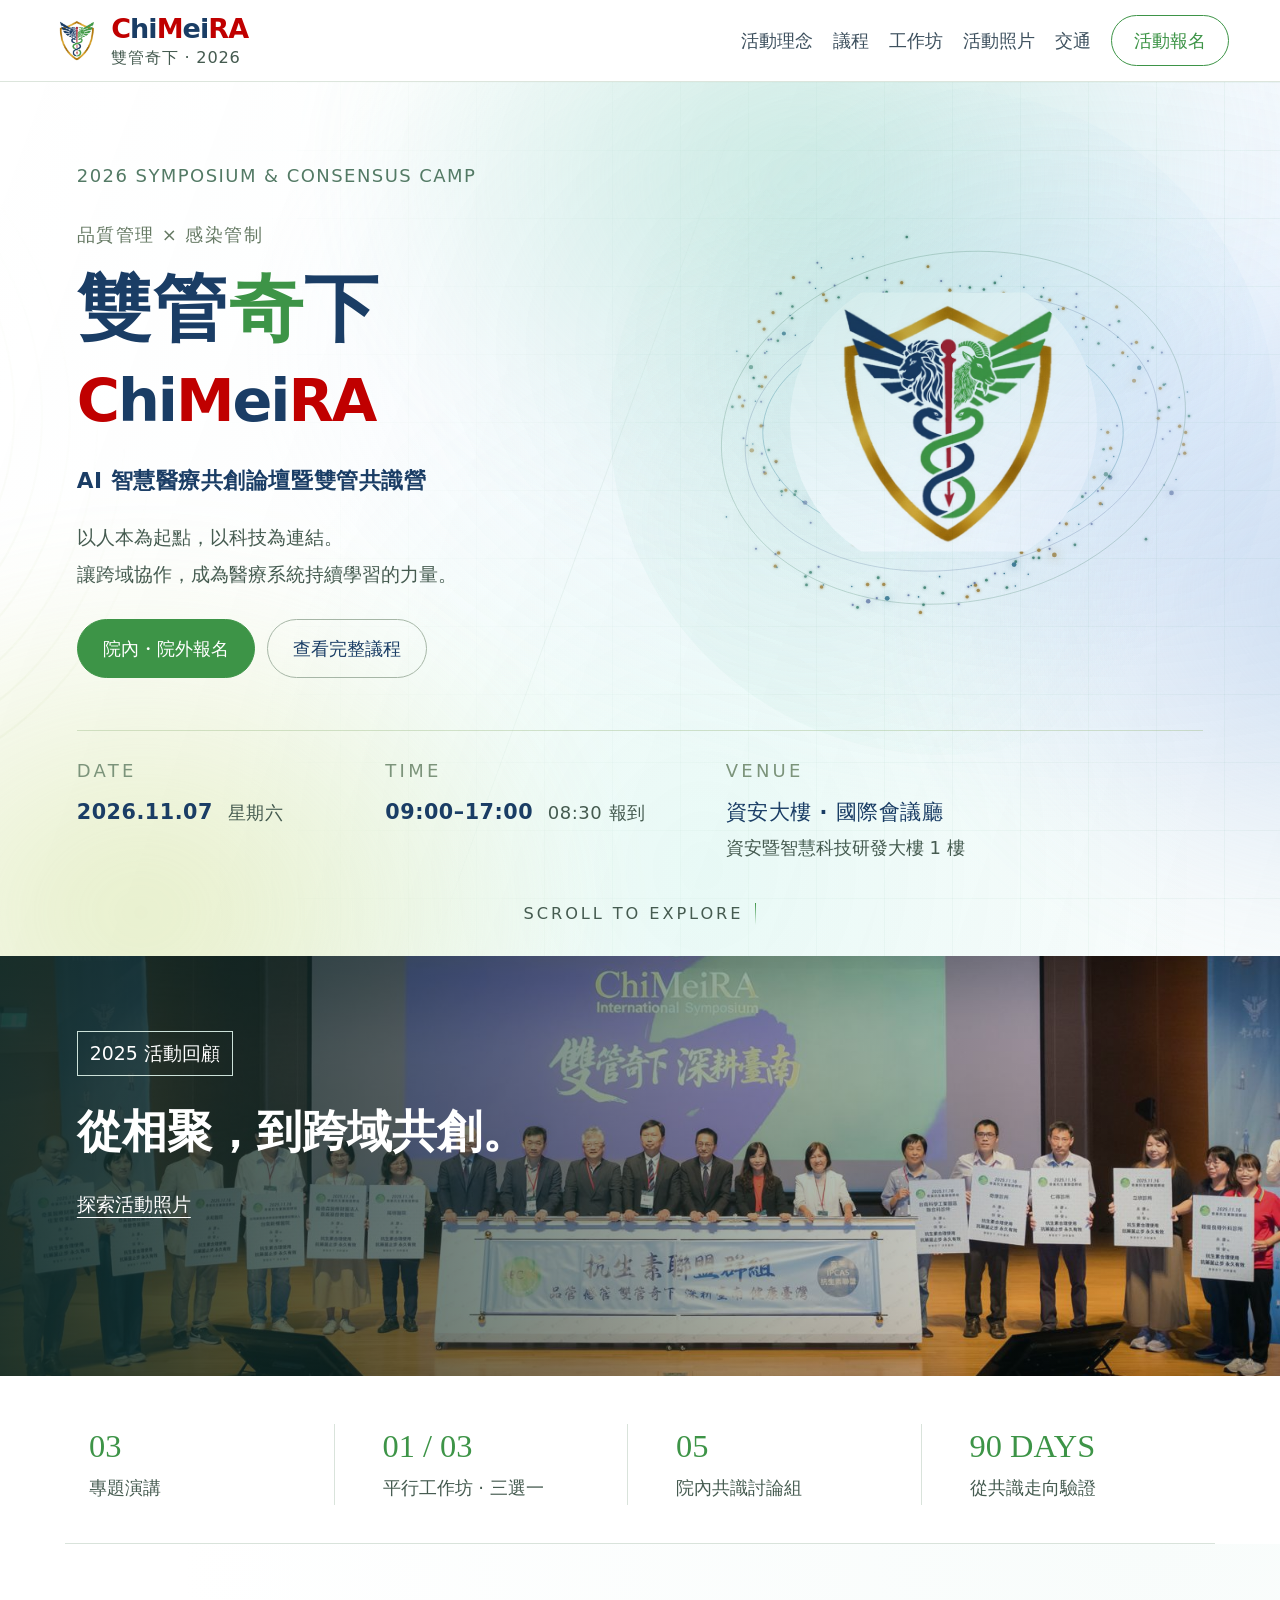
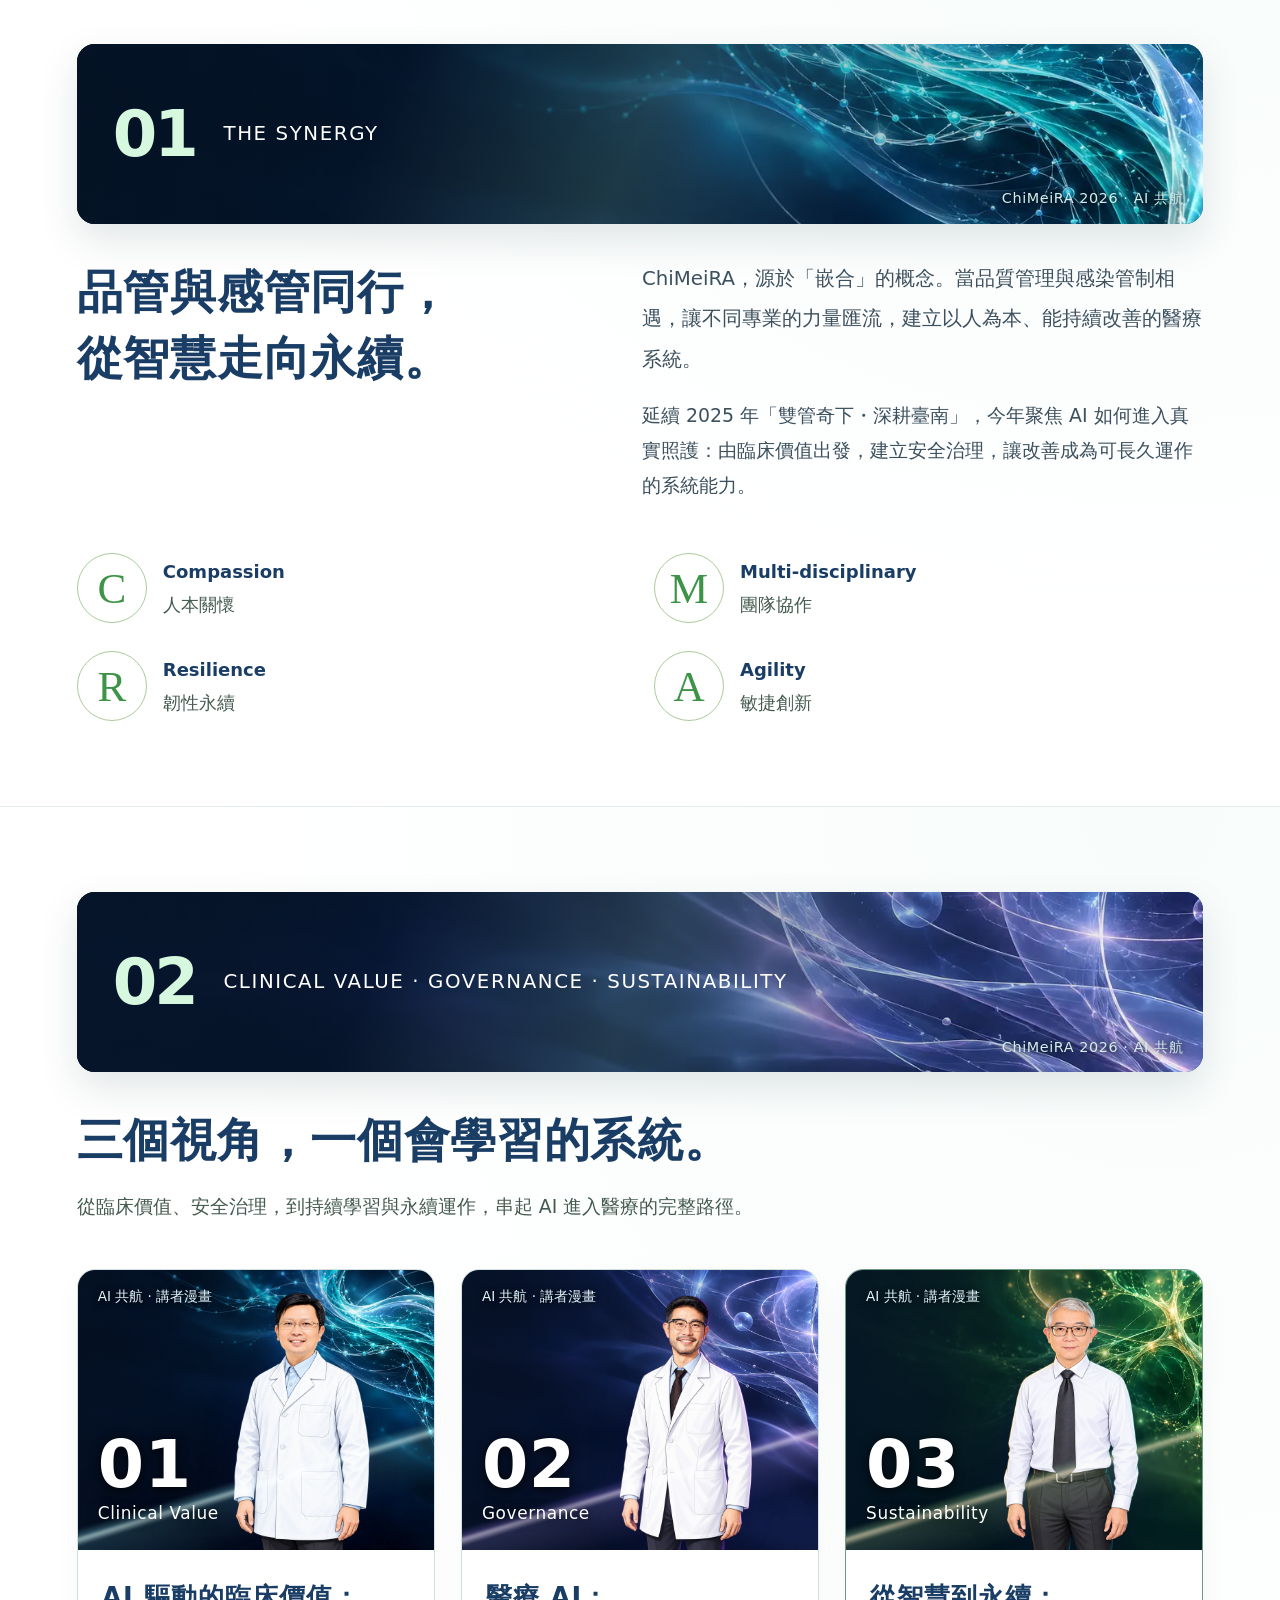
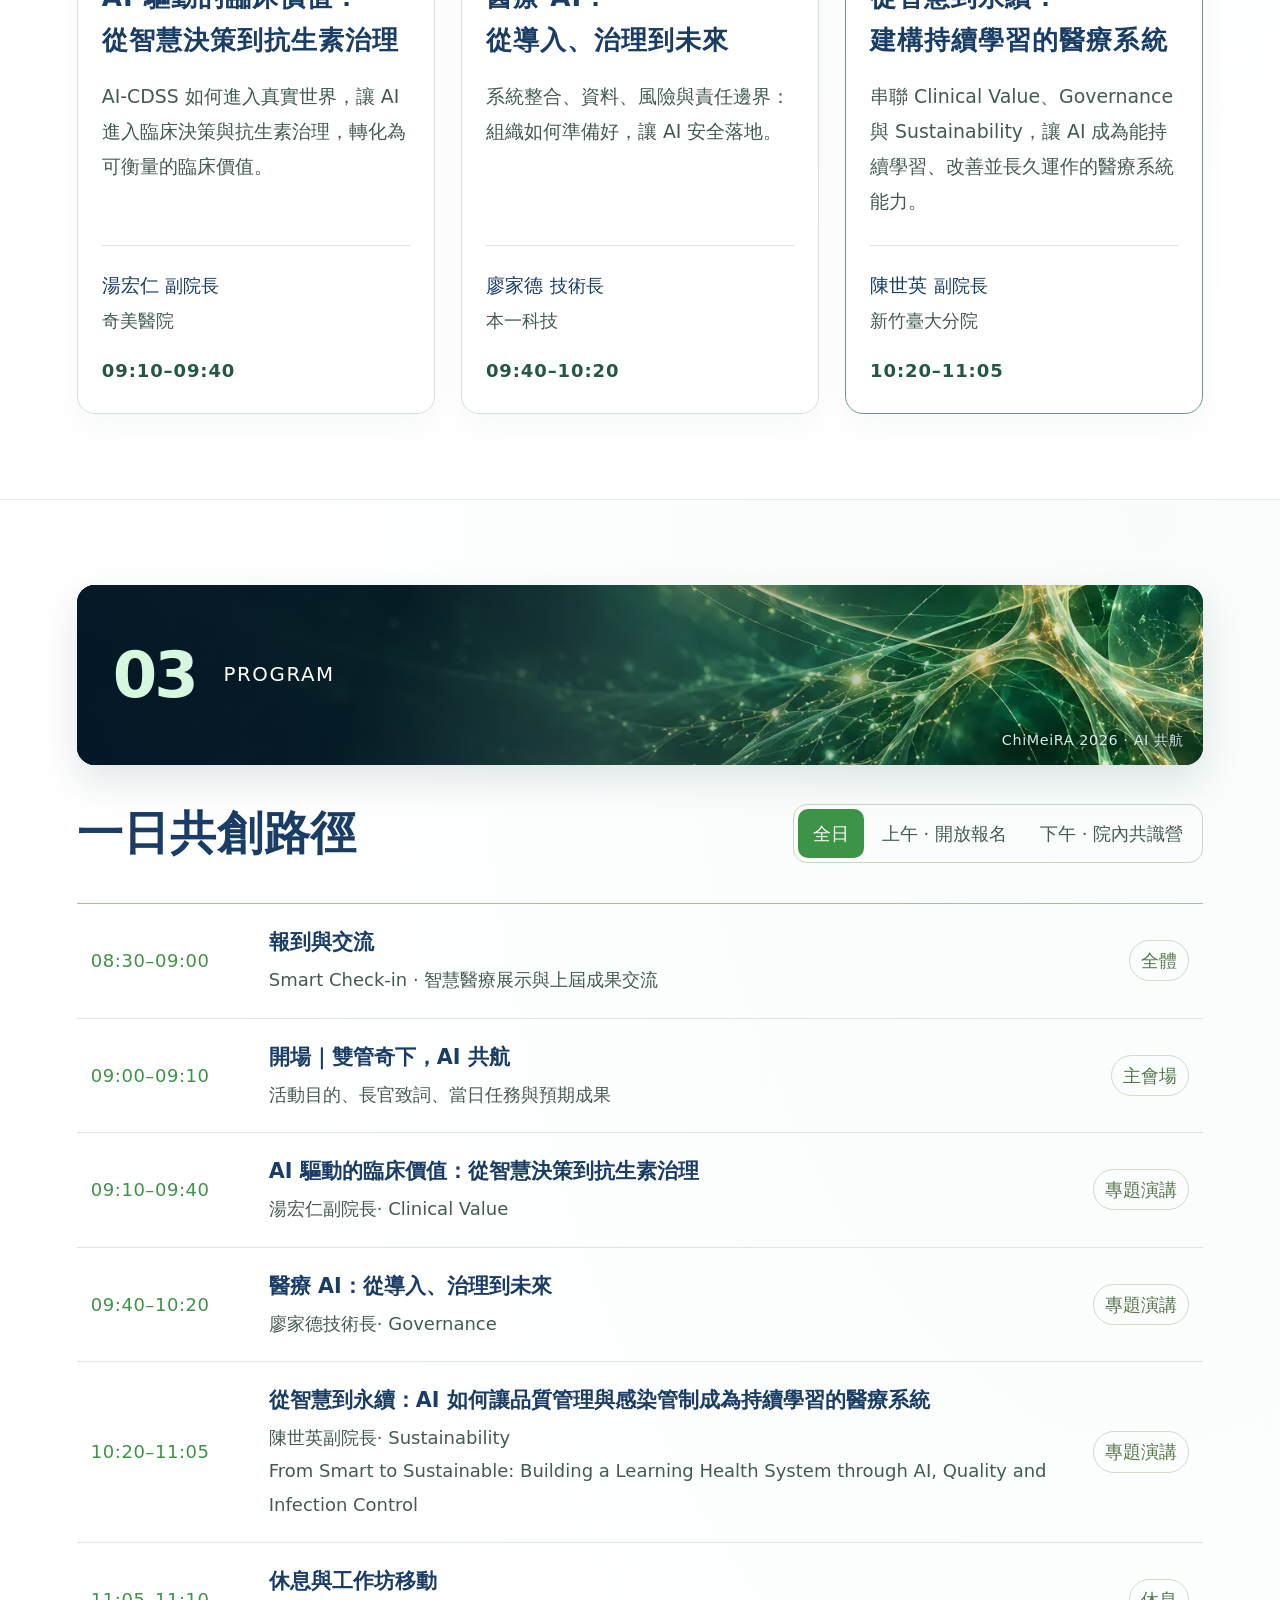
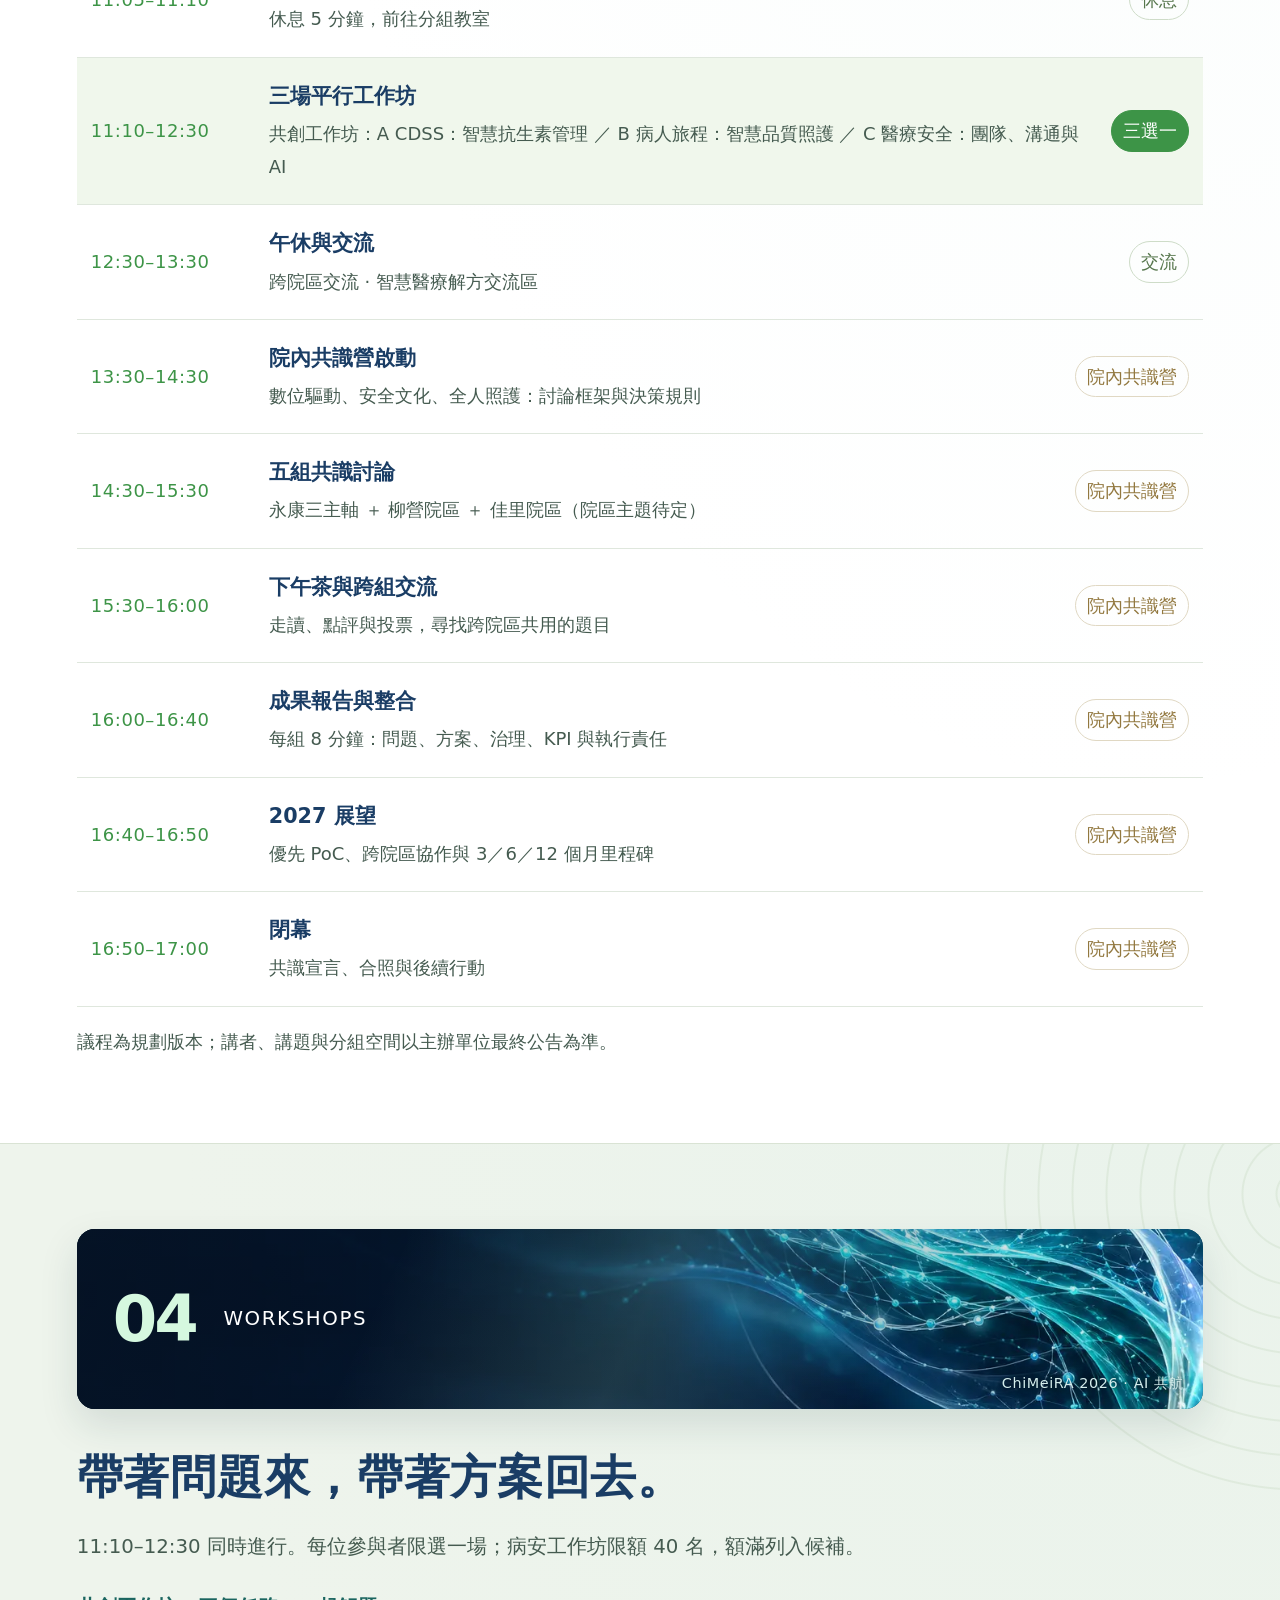
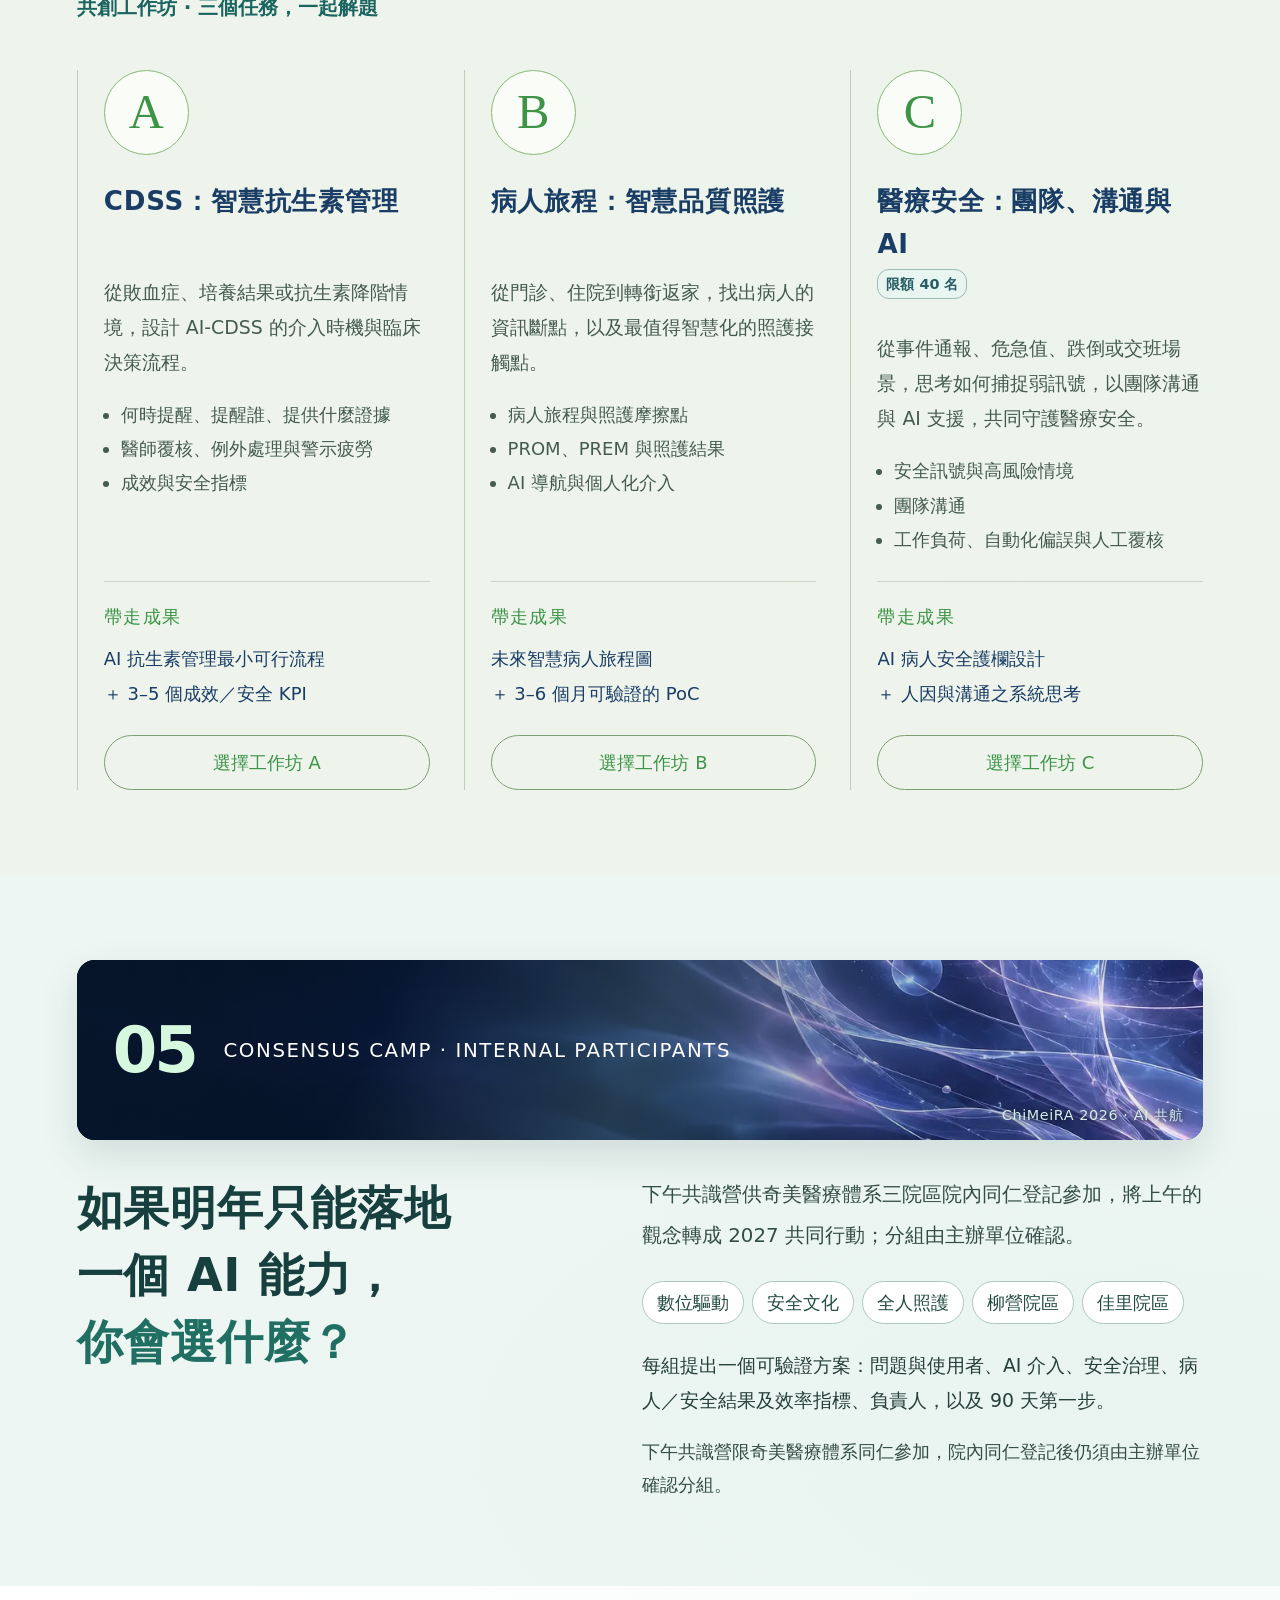
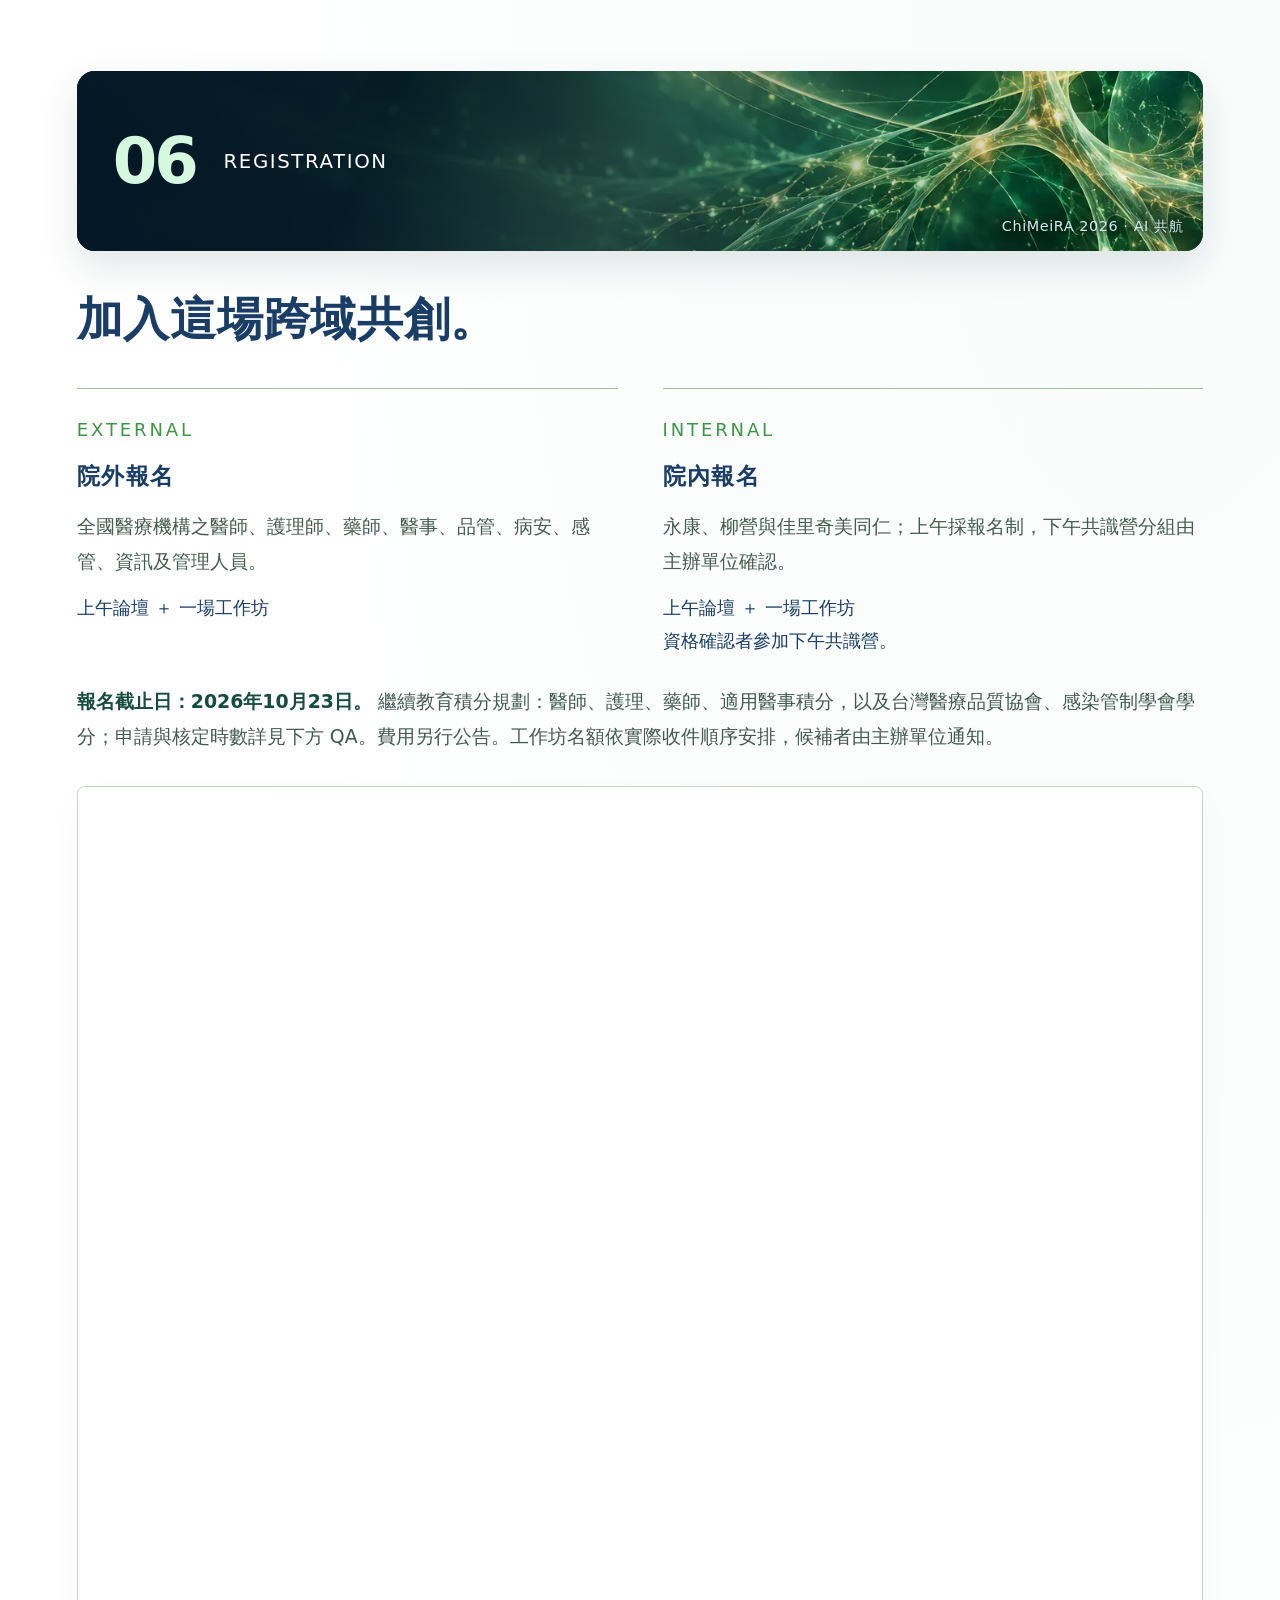
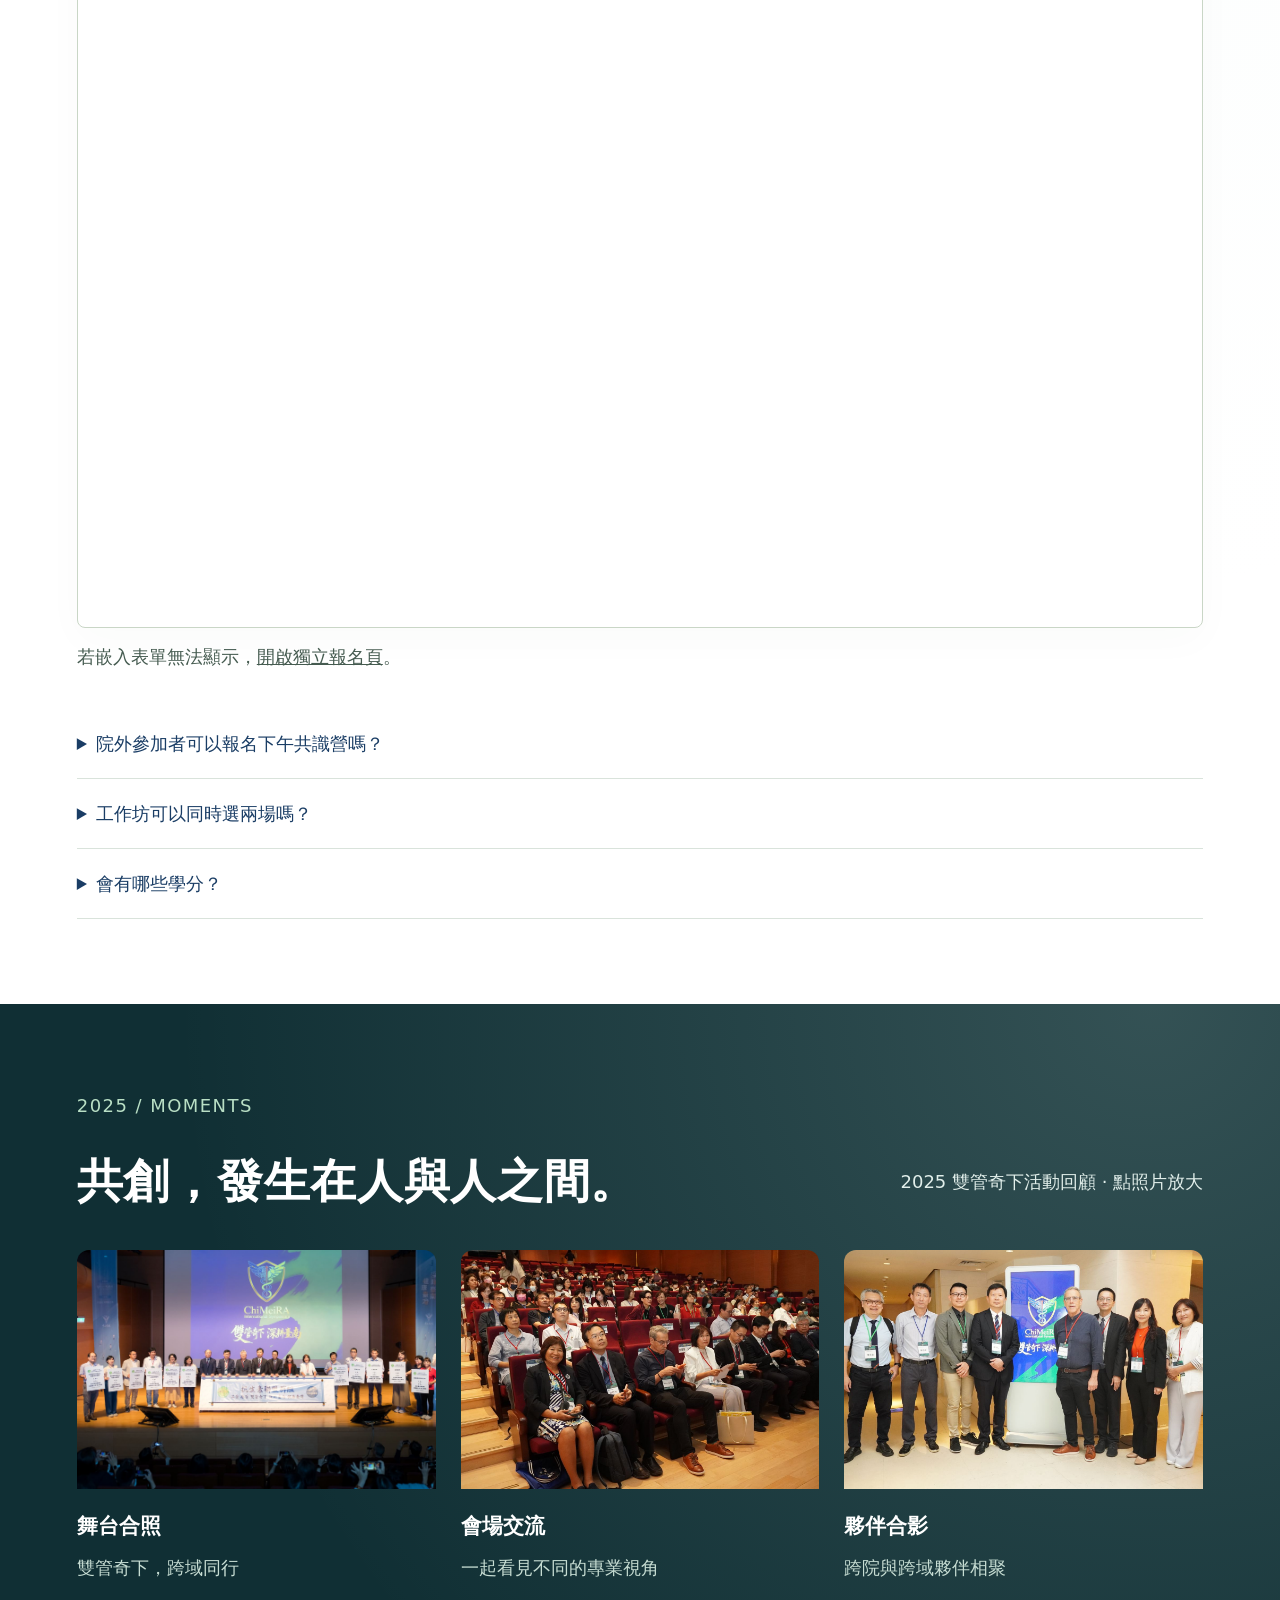
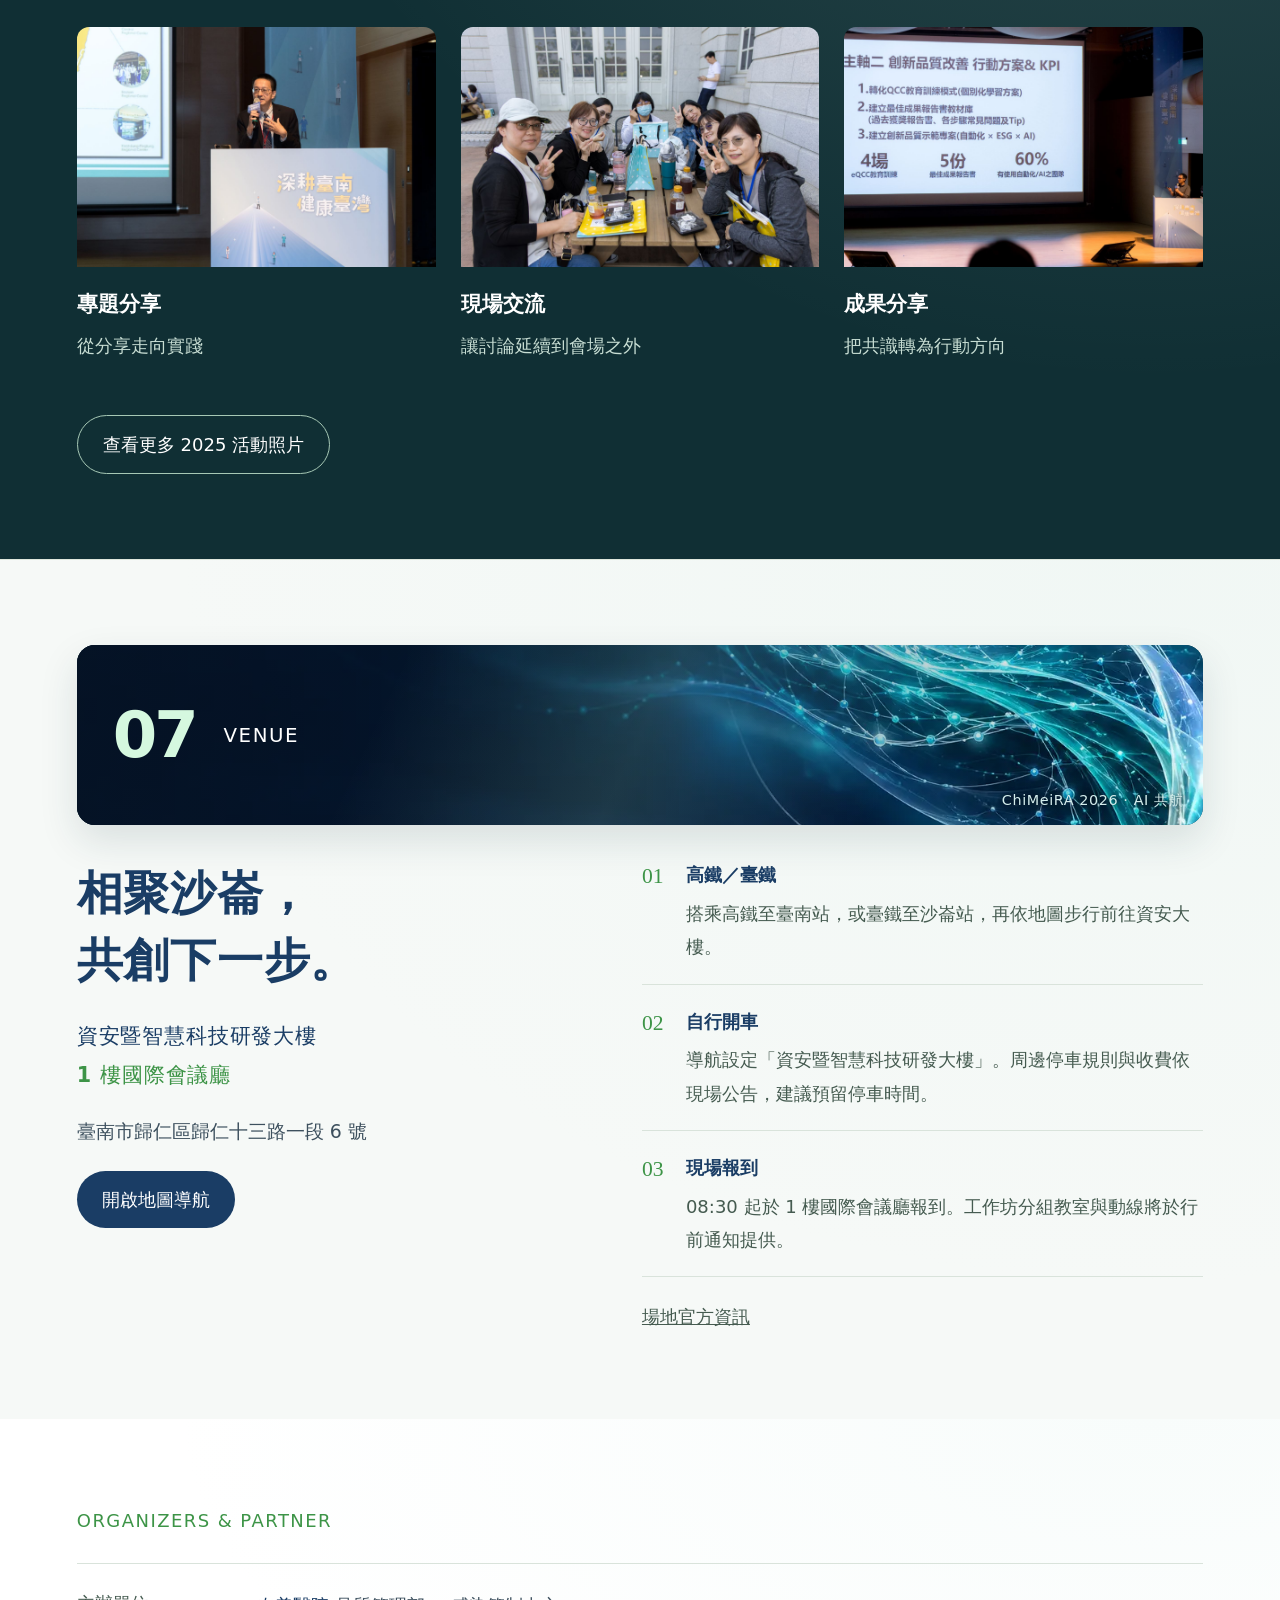
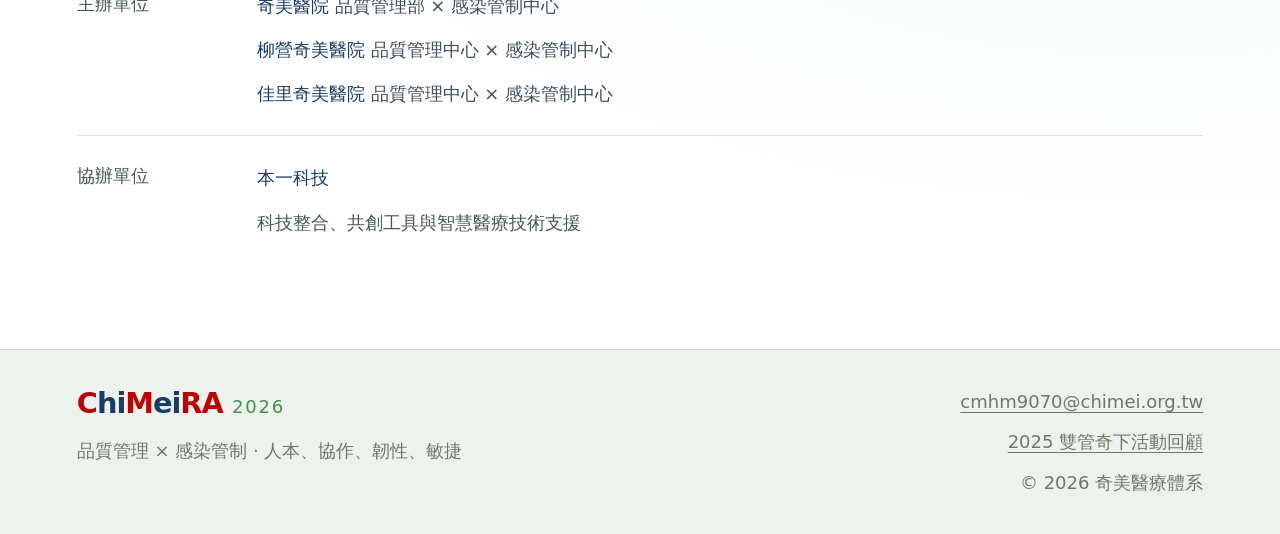
==== commit c79036a2: "Blend the full perspective layer with the pale hero background" ====
--- a/chimeira-2026/index.html
+++ b/chimeira-2026/index.html
@@ -5,7 +5,7 @@
 <title>2026 雙管奇下 ChiMeiRA｜AI × 品管 × 感管</title>
 <meta name="description" content="2026年11月7日，資安暨智慧科技研發大樓1樓國際會議廳。雙管奇下 ChiMeiRA 智慧醫療共創論壇暨雙管共識營，院內外報名與三場平行工作坊。">
 <meta name="theme-color" content="#f7faf8"><link rel="icon" type="image/jpeg" href="assets/chimeira-original-logo.jpg">
-<link rel="stylesheet" href="styles.css?v=20261002h"><script src="app.js?v=20261002h" defer></script>
+<link rel="stylesheet" href="styles.css?v=20261002i"><script src="app.js?v=20261002i" defer></script>
 </head>
 <body>
 <a class="skip" href="#main">跳至主要內容</a>
--- a/chimeira-2026/styles.css
+++ b/chimeira-2026/styles.css
@@ -29,7 +29,7 @@
 /* AI-gradient chapters, editorial portraits and the ChiMeiRA galaxy. */
 .hero-scene{background:radial-gradient(ellipse at 85% 30%,#c7dcff55,transparent 55%),radial-gradient(ellipse at 55% 90%,#9be9d733,transparent 50%);opacity:1}
 .hero-visual{display:flex;flex-direction:column;align-items:center;gap:14px}
-.hero-visual{perspective:1000px}
+.hero-visual{perspective:1000px;mix-blend-mode:multiply}
 .galaxy-stage{max-width:540px;overflow:visible;background:transparent;border:0;border-radius:0;box-shadow:none;mix-blend-mode:multiply;transform-style:preserve-3d;transform:rotateX(var(--galaxy-x,0deg)) rotateY(var(--galaxy-y,0deg));touch-action:pan-y;outline-offset:12px}
 .galaxy-stage:focus-visible{outline:2px solid #6b9fba;border-radius:50%}
 .galaxy-stage:before{inset:-14%;background:radial-gradient(ellipse at 65% 40%,#b9dcf333,transparent 58%),radial-gradient(ellipse at 30% 65%,#bde4d944,transparent 55%);border-radius:50%;box-shadow:none;animation:none;pointer-events:none}
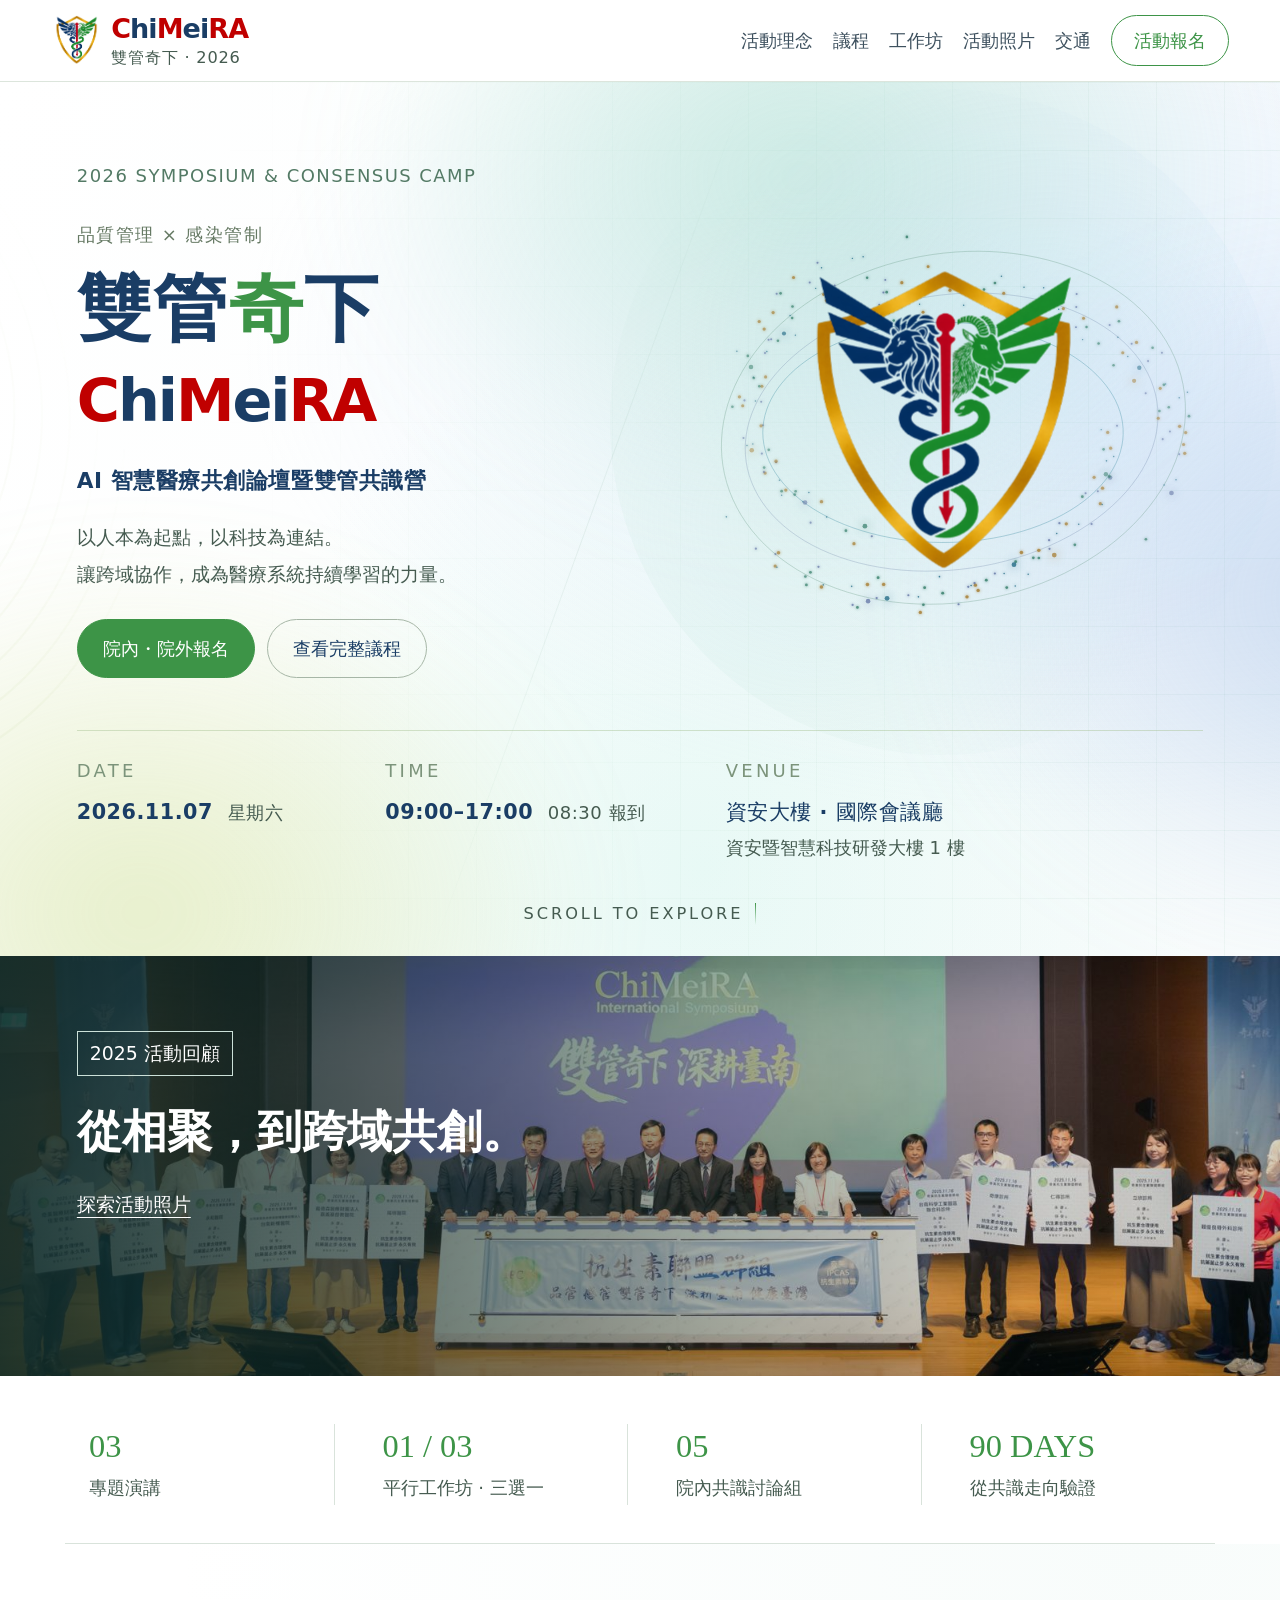
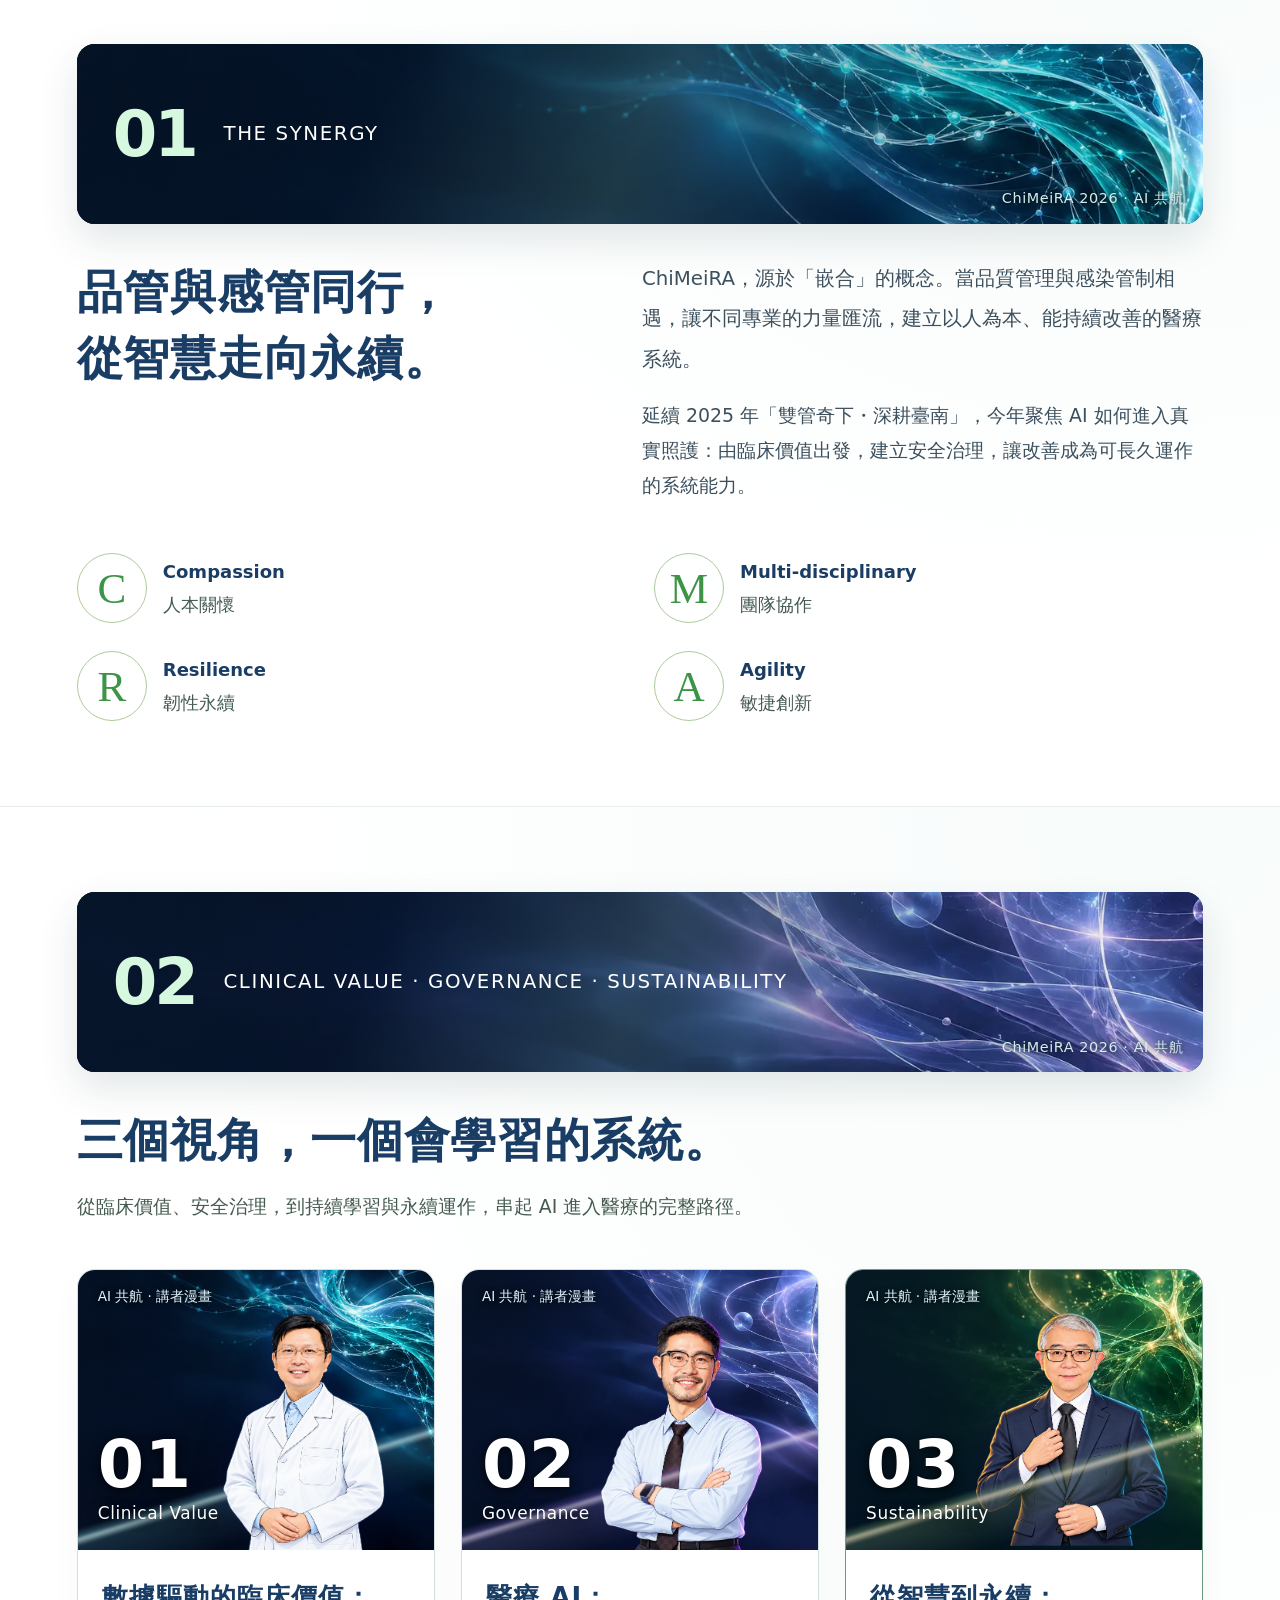
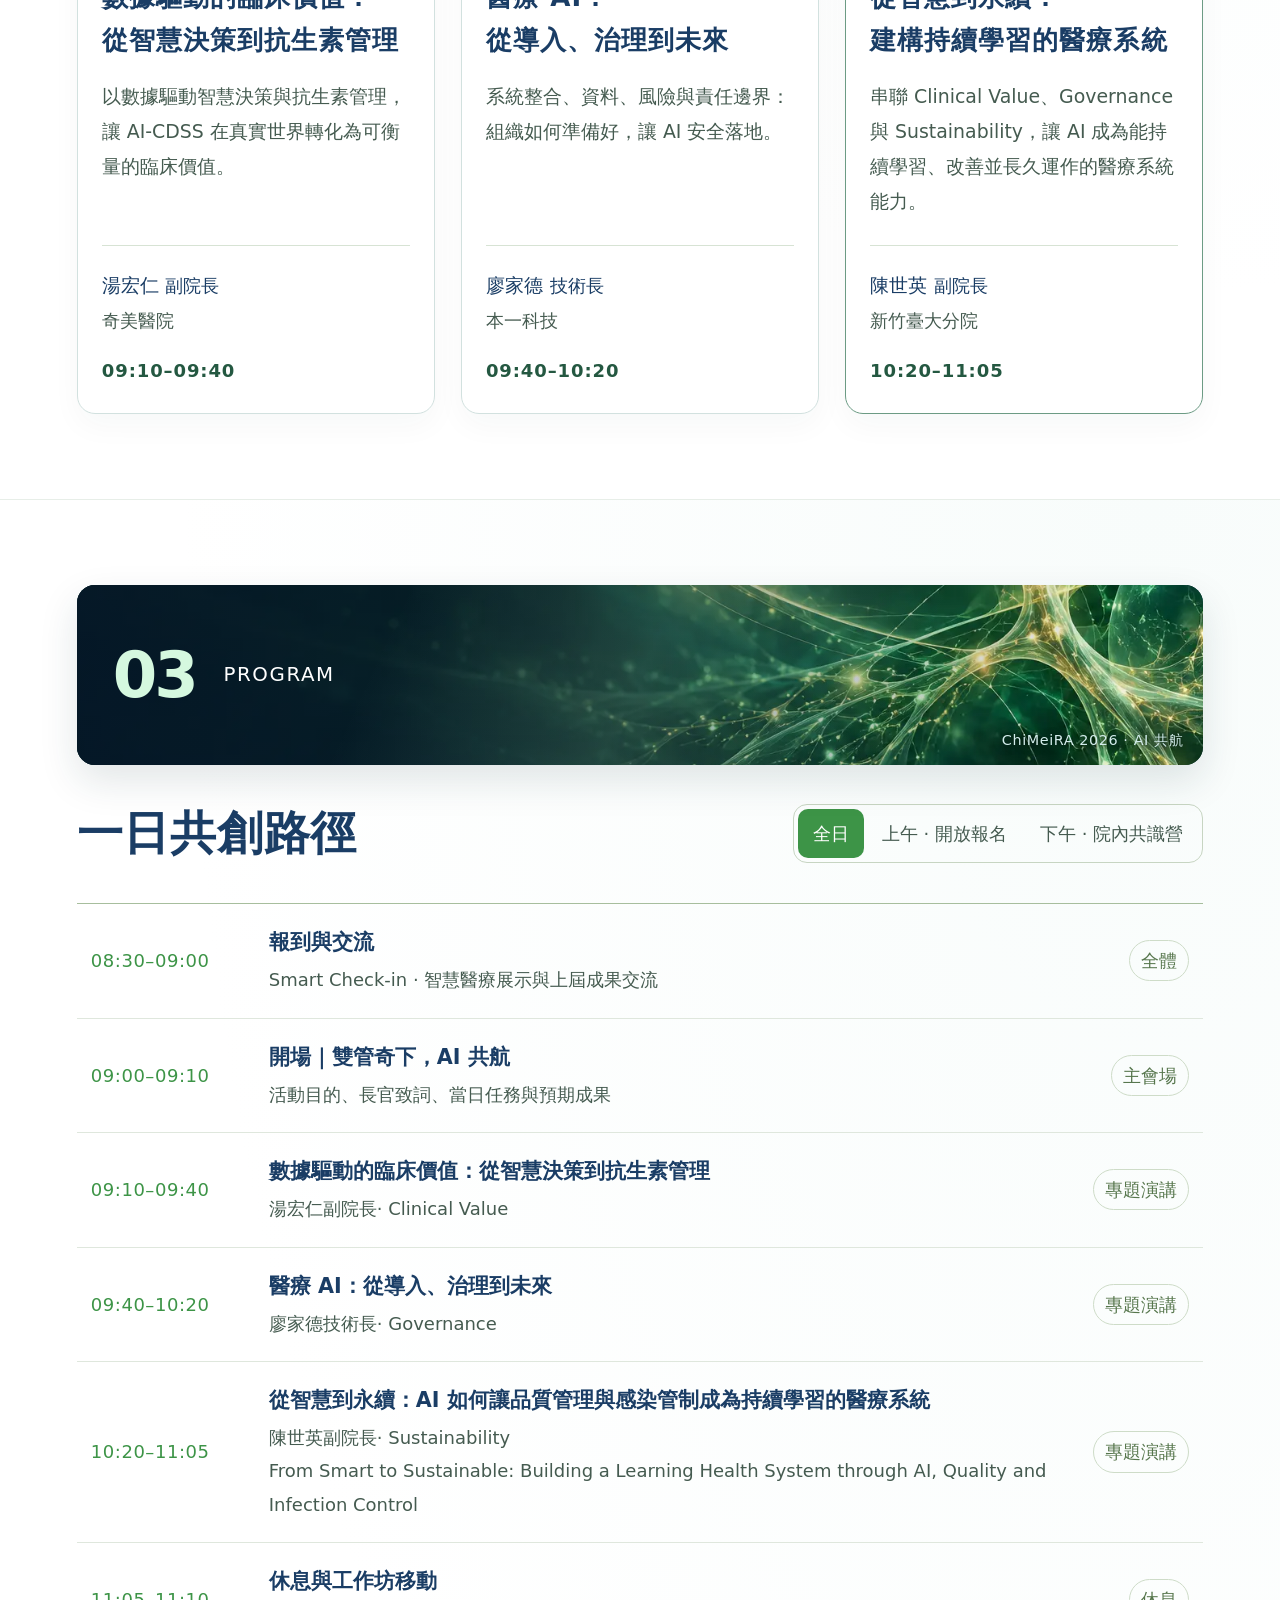
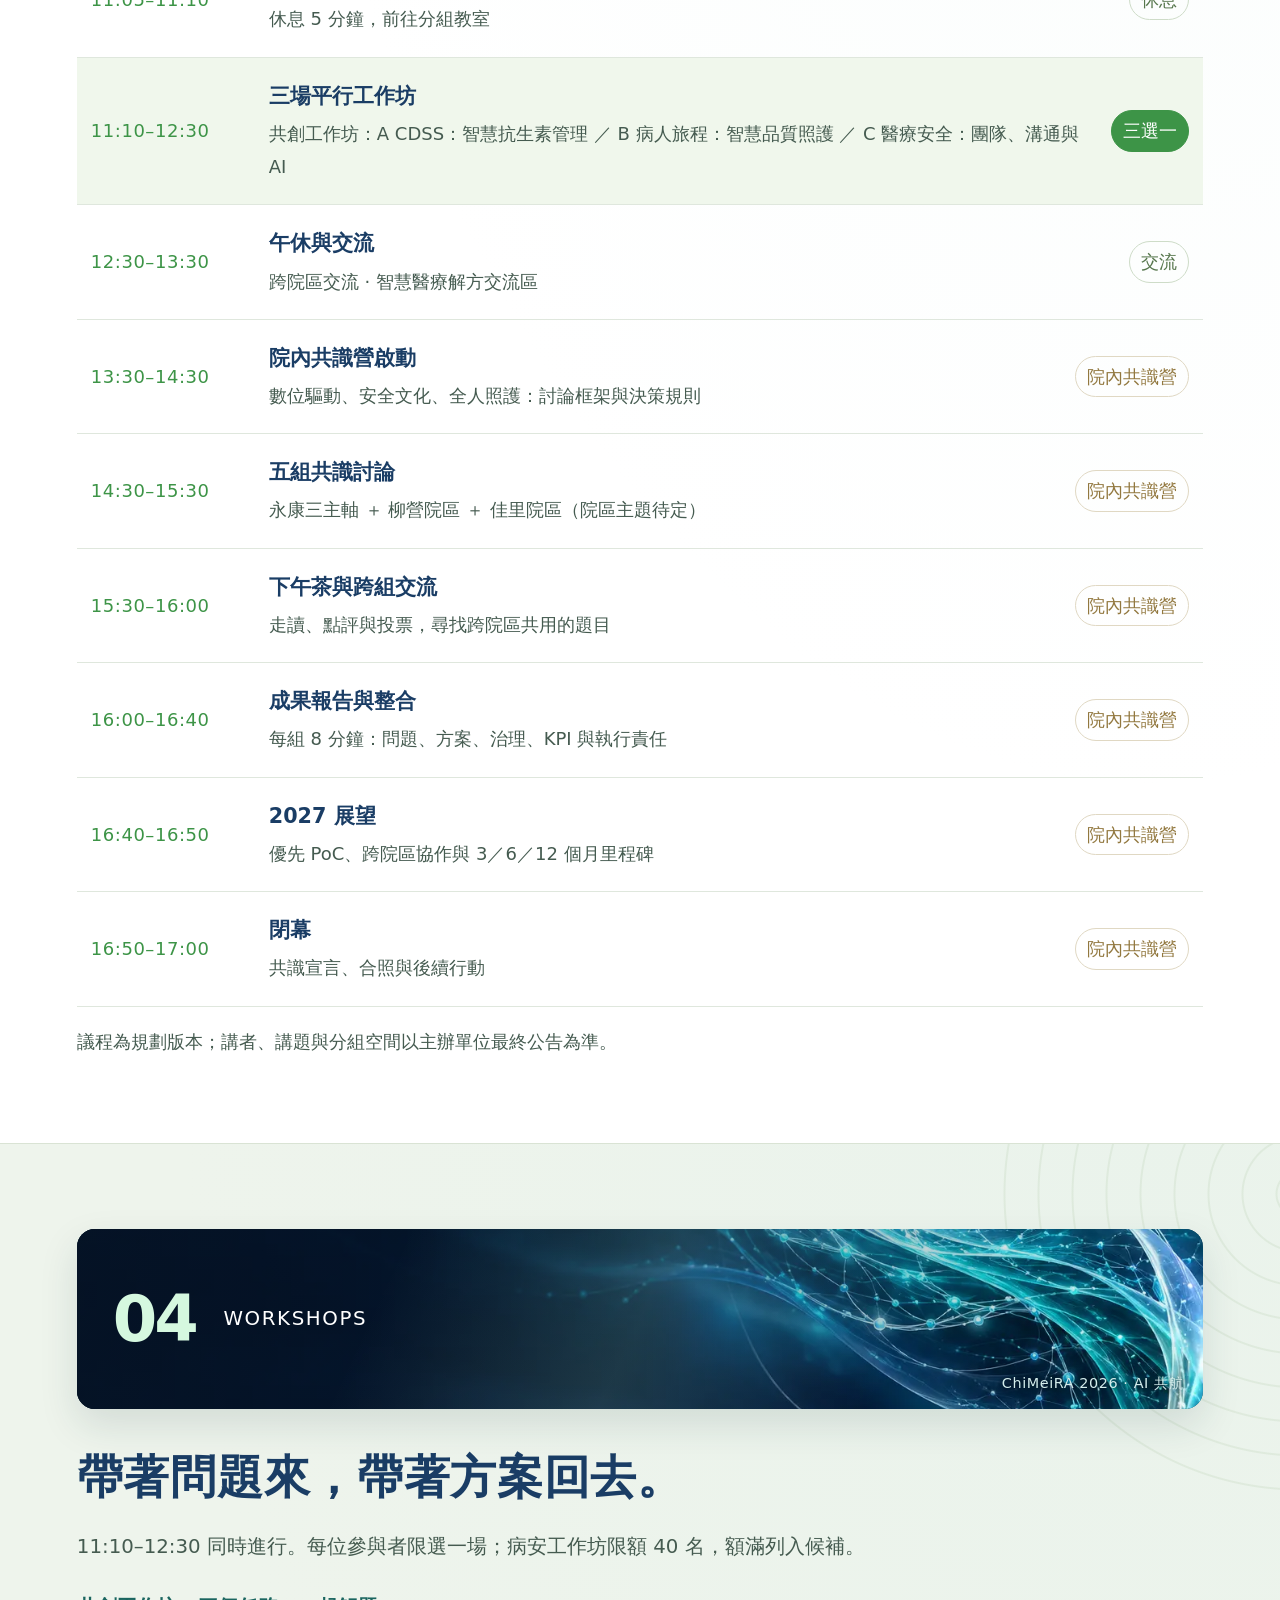
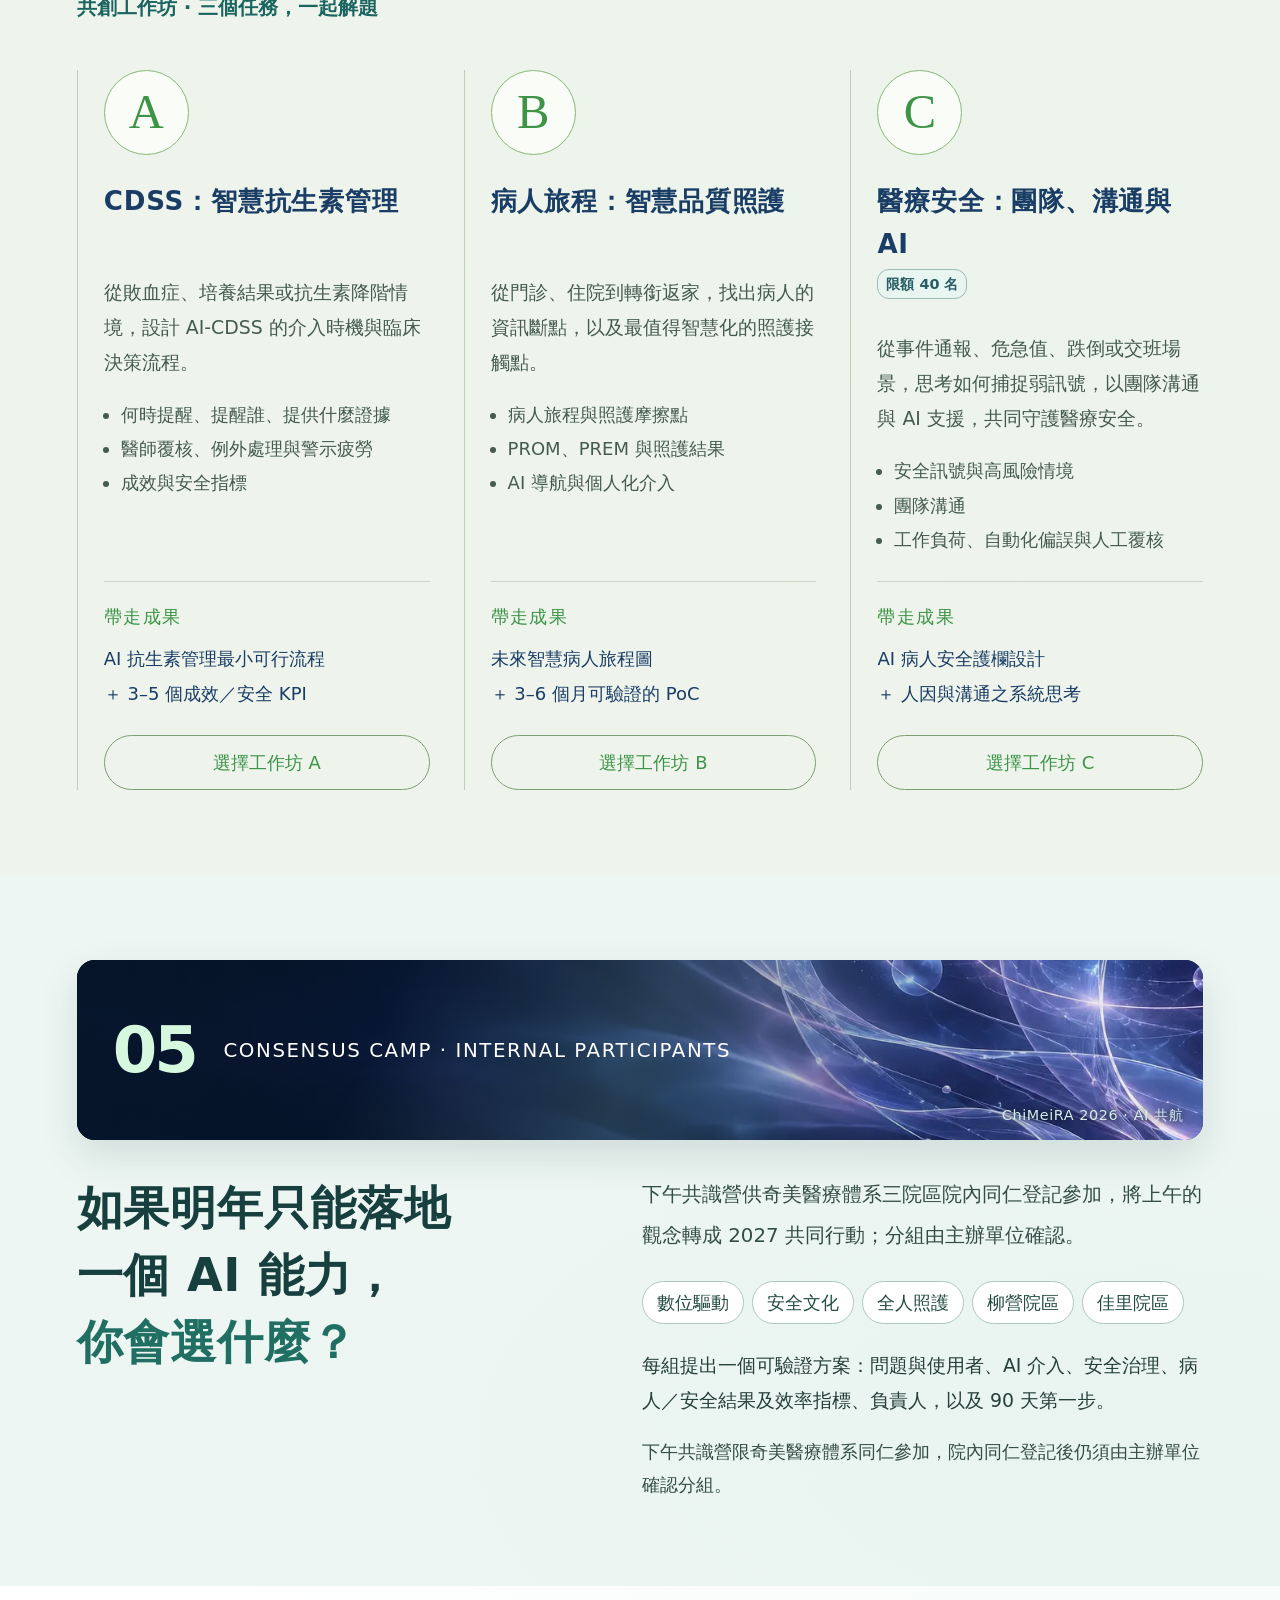
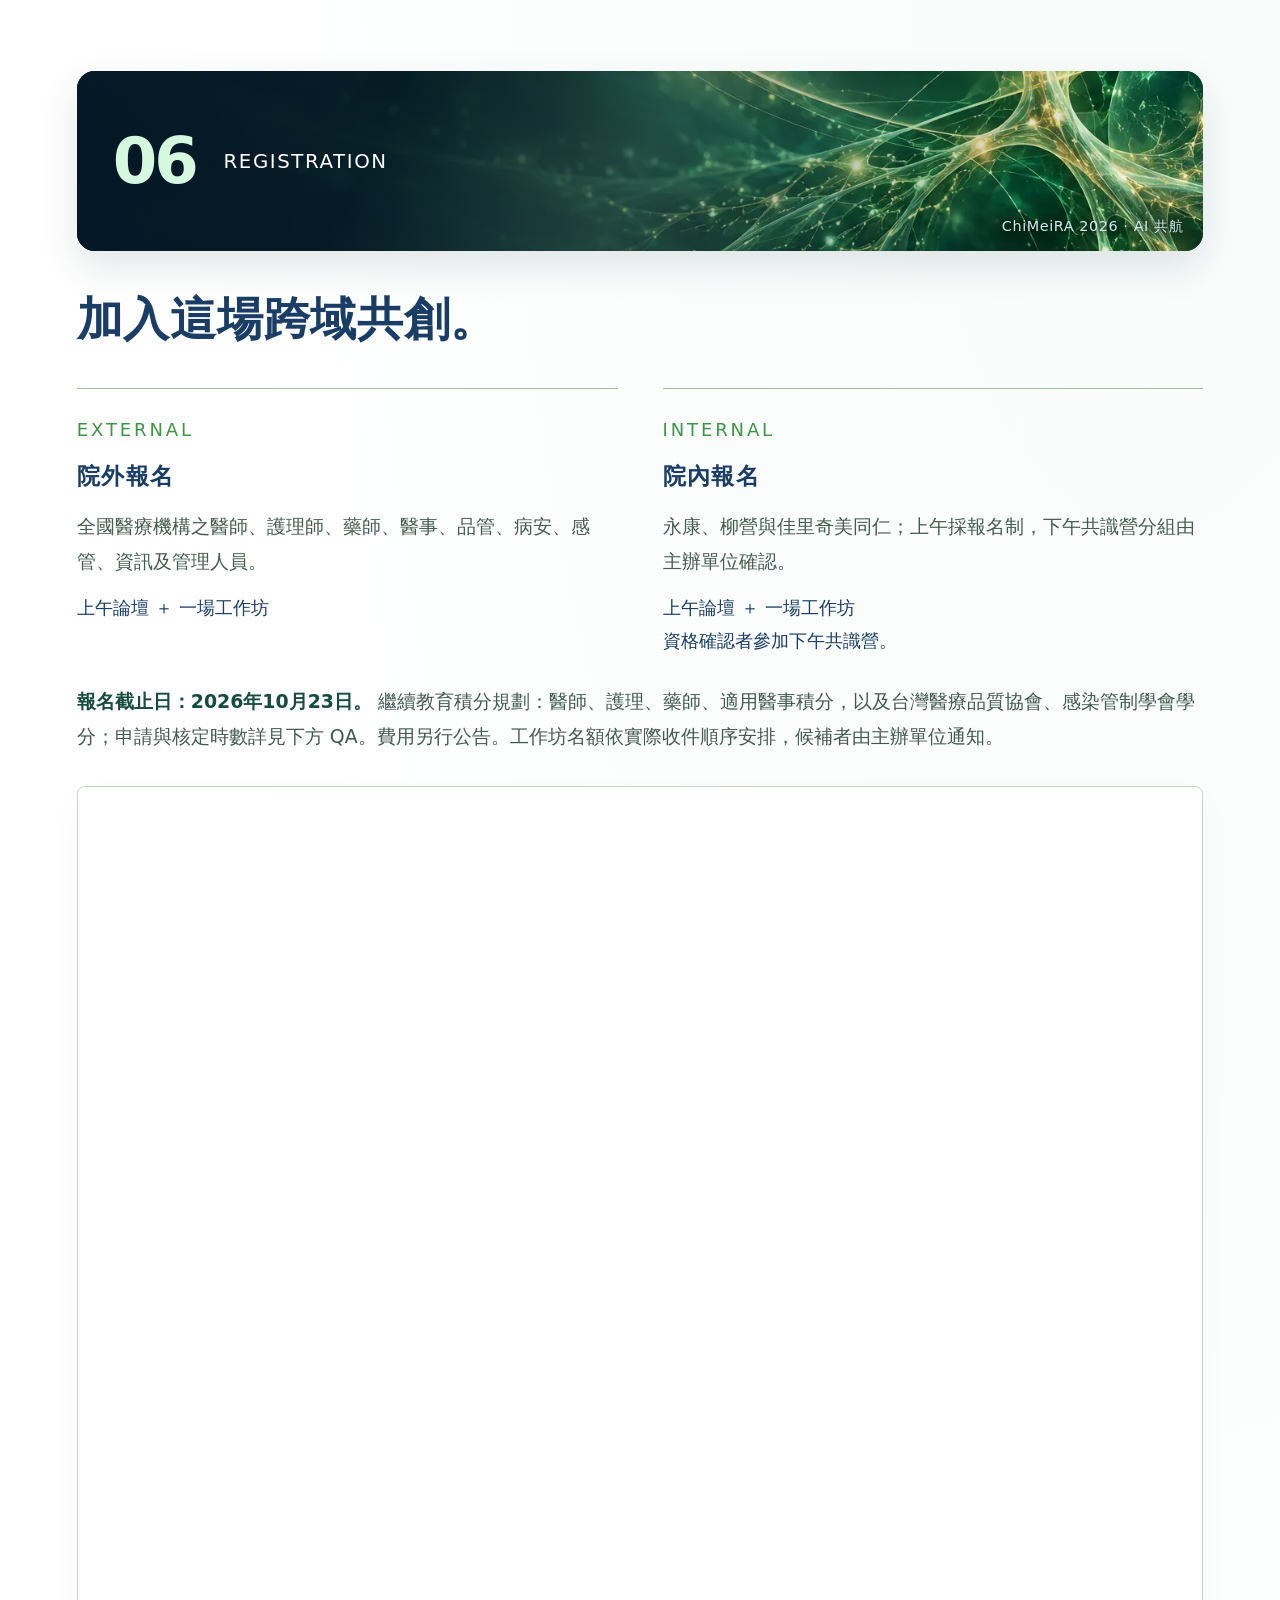
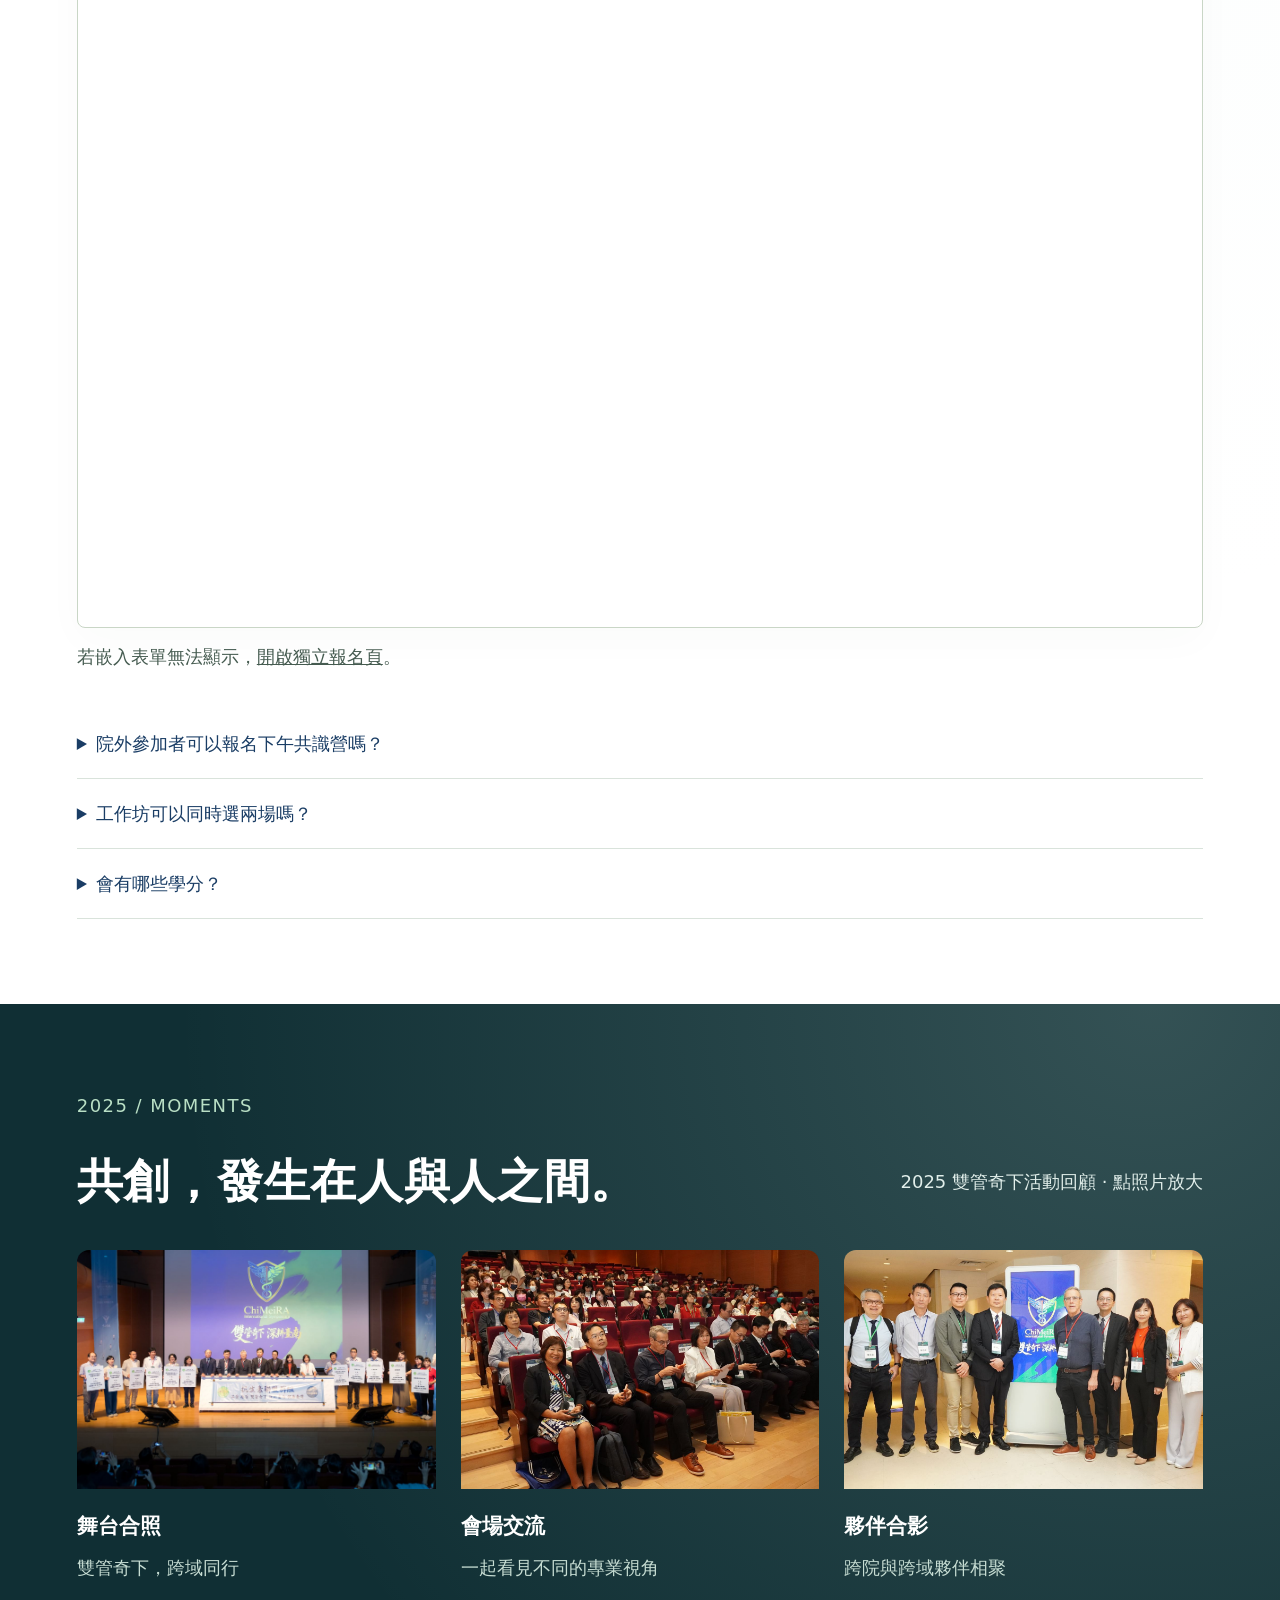
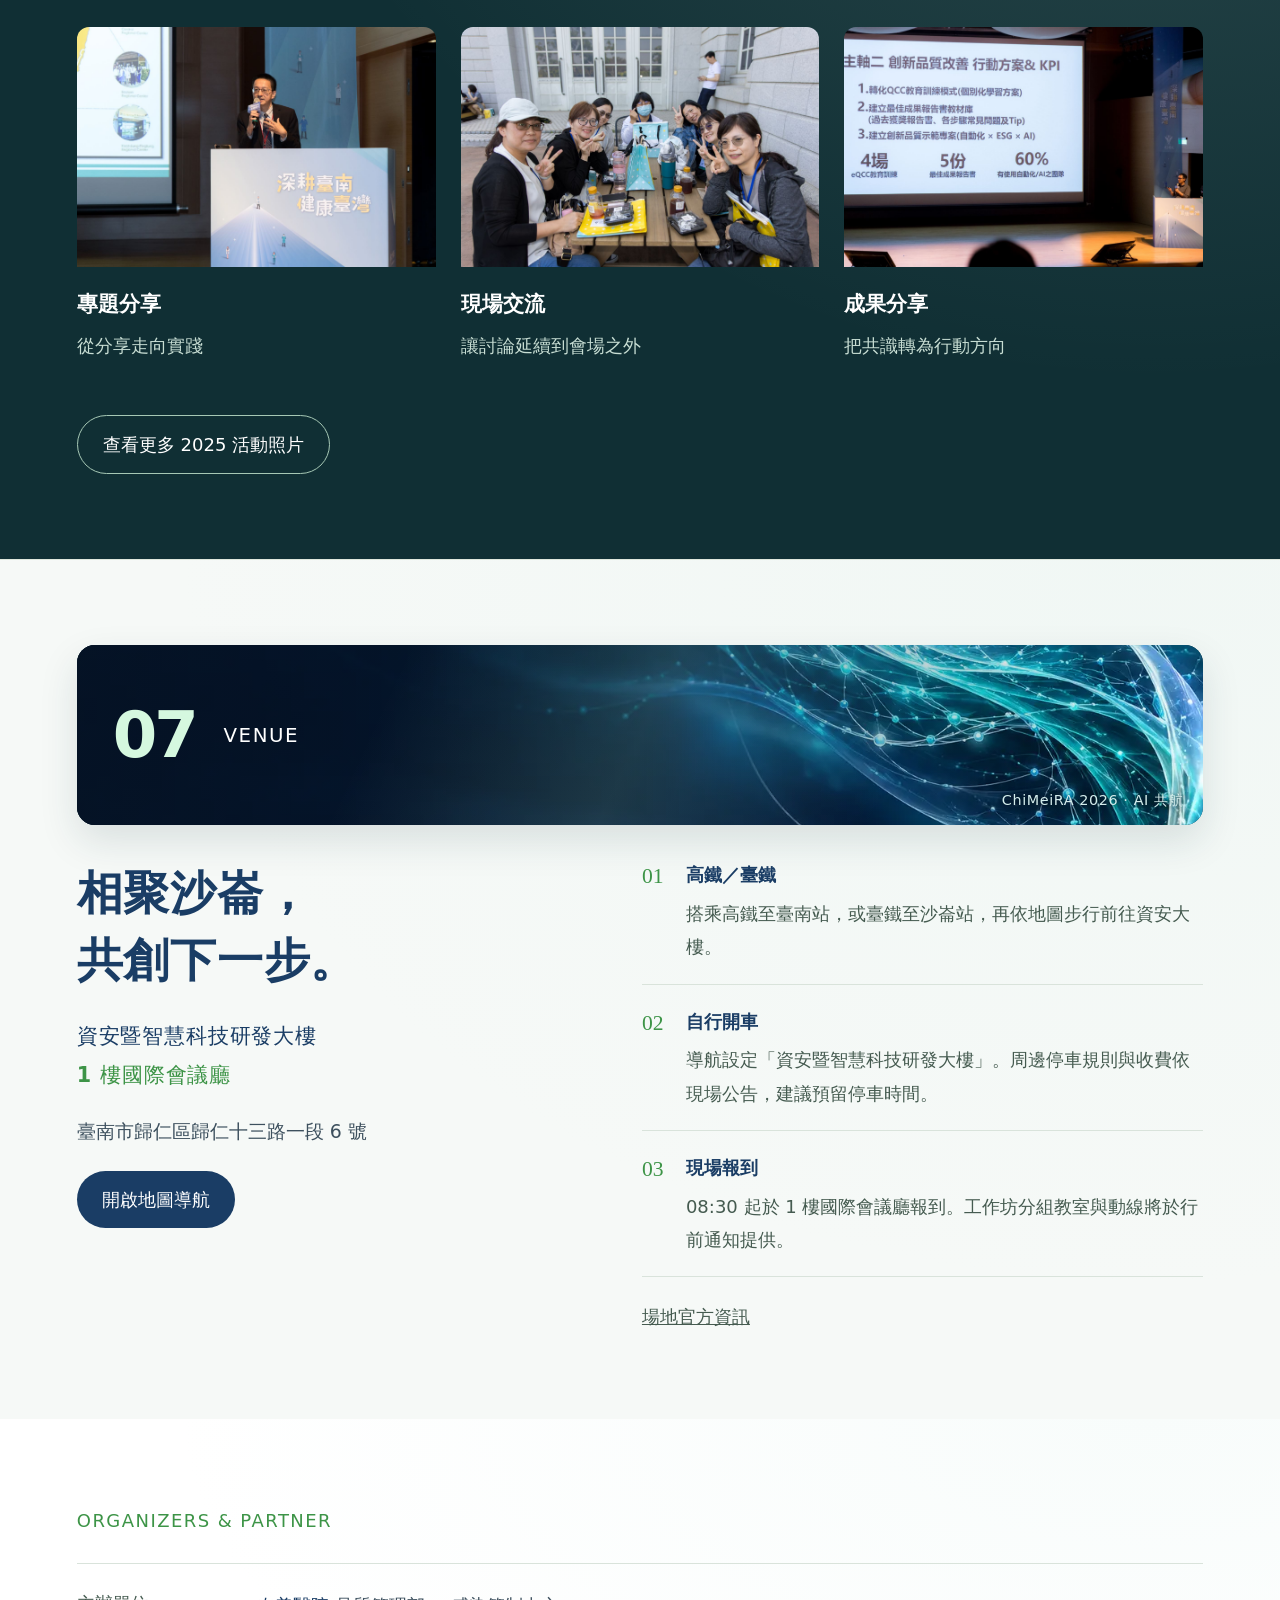
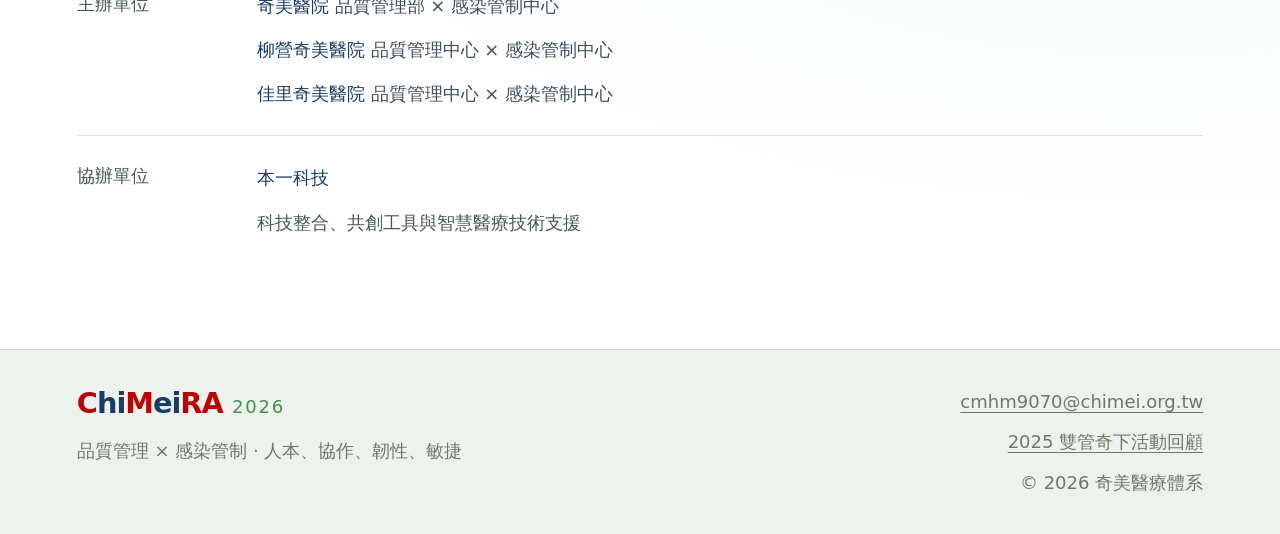
==== commit a4dd4e28: "Refresh speaker poses, use transparent galaxy shield, and update clinical value title" ====
--- a/chimeira-2026/index.html
+++ b/chimeira-2026/index.html
@@ -4,31 +4,31 @@
 <meta charset="utf-8"><meta name="viewport" content="width=device-width,initial-scale=1">
 <title>2026 雙管奇下 ChiMeiRA｜AI × 品管 × 感管</title>
 <meta name="description" content="2026年11月7日，資安暨智慧科技研發大樓1樓國際會議廳。雙管奇下 ChiMeiRA 智慧醫療共創論壇暨雙管共識營，院內外報名與三場平行工作坊。">
-<meta name="theme-color" content="#f7faf8"><link rel="icon" type="image/jpeg" href="assets/chimeira-original-logo.jpg">
-<link rel="stylesheet" href="styles.css?v=20261002i"><script src="app.js?v=20261002i" defer></script>
+<meta name="theme-color" content="#f7faf8"><link rel="icon" type="image/jpeg" href="assets/chimeira-logo-transparent.webp">
+<link rel="stylesheet" href="styles.css?v=20261002j"><script src="app.js?v=20261002j" defer></script>
 </head>
 <body>
 <a class="skip" href="#main">跳至主要內容</a>
-<header class="top"><a class="brand" href="#main"><span class="brand-emblem"><img src="assets/chimeira-original-logo.jpg" alt="ChiMeiRA 原始盾徽"></span><span><span class="wordmark"><b>C</b>hi<b>M</b>ei<b>RA</b></span><span class="brand-sub">雙管奇下 · 2026</span></span></a><nav aria-label="主選單"><a href="#about">活動理念</a><a href="#program">議程</a><a href="#workshops">工作坊</a><a href="#gallery">活動照片</a><a href="#venue">交通</a><a class="nav-register" href="#registration">活動報名</a></nav></header>
+<header class="top"><a class="brand" href="#main"><span class="brand-emblem"><img src="assets/chimeira-logo-transparent.webp" alt="ChiMeiRA 原始盾徽"></span><span><span class="wordmark"><b>C</b>hi<b>M</b>ei<b>RA</b></span><span class="brand-sub">雙管奇下 · 2026</span></span></a><nav aria-label="主選單"><a href="#about">活動理念</a><a href="#program">議程</a><a href="#workshops">工作坊</a><a href="#gallery">活動照片</a><a href="#venue">交通</a><a class="nav-register" href="#registration">活動報名</a></nav></header>
 <main id="main"><section class="hero">
 <div class="hero-grid" aria-hidden="true"></div><div class="aurora-field" aria-hidden="true"><i></i><i></i><i></i></div><div class="hero-scene" aria-hidden="true"></div><div class="contour contour-left" aria-hidden="true"></div>
 <div class="hero-inner"><div class="eyebrow">2026 SYMPOSIUM & CONSENSUS CAMP</div><p class="hero-pretitle">品質管理 × 感染管制</p><h1>雙管<span>奇</span>下</h1><div class="hero-wordmark wordmark" aria-label="ChiMeiRA"><b>C</b>hi<b>M</b>ei<b>RA</b></div><p class="hero-theme">AI 智慧醫療共創論壇暨雙管共識營</p><p class="hero-desc">以人本為起點，以科技為連結。<br>讓跨域協作，成為醫療系統持續學習的力量。</p><div class="hero-actions"><a class="button primary" href="#registration">院內・院外報名</a><a class="button ghost" href="#program">查看完整議程</a></div></div>
-<div class="hero-visual"><div class="orbit-stage galaxy-stage" tabindex="0" role="group" aria-label="ChiMeiRA 星系，可使用方向鍵轉動，Home 回到中央"><canvas id="logo-galaxy" aria-hidden="true"></canvas><div class="logo-halo"><img src="assets/chimeira-original-logo.jpg" alt="ChiMeiRA 原始盾徽：獅、羊、雙蛇與金色盾牌" fetchpriority="high"></div></div></div>
+<div class="hero-visual"><div class="orbit-stage galaxy-stage" tabindex="0" role="group" aria-label="ChiMeiRA 星系，可使用方向鍵轉動，Home 回到中央"><canvas id="logo-galaxy" aria-hidden="true"></canvas><div class="logo-halo"><img src="assets/chimeira-logo-transparent.webp" alt="ChiMeiRA 原始盾徽：獅、羊、雙蛇與金色盾牌" fetchpriority="high"></div></div></div>
 <div class="hero-meta"><div><span class="meta-label">DATE</span><strong>2026.11.07 <small>星期六</small></strong></div><div><span class="meta-label">TIME</span><strong>09:00–17:00 <small>08:30 報到</small></strong></div><div><span class="meta-label">VENUE</span><strong>資安大樓 · 國際會議廳</strong><small>資安暨智慧科技研發大樓 1 樓</small></div></div>
 <a class="scroll-hint" href="#about">SCROLL TO EXPLORE<span aria-hidden="true"></span></a>
 </section>
 <figure class="photo-banner"><img src="assets/2025-052a0136.jpg" alt="2025 雙管奇下活動舞台合照" width="2400" height="1600" loading="lazy"><figcaption><span>2025 活動回顧</span><strong>從相聚，到跨域共創。</strong><a href="#gallery">探索活動照片</a></figcaption></figure><div class="format-strip"><div><b>03</b><span>專題演講</span></div><div><b>01 / 03</b><span>平行工作坊 · 三選一</span></div><div><b>05</b><span>院內共識討論組</span></div><div><b>90 DAYS</b><span>從共識走向驗證</span></div></div>
 <section id="about" class="section about"><div class="section-watermark" aria-hidden="true">SYNERGY</div><div class="chapter-cover" style="--chapter-image:url(assets/clinical-value-teal-cyan.webp)"><div class="chapter-wash" aria-hidden="true"></div><div class="section-label"><span class="chapter-number">01</span><span class="chapter-topic">THE SYNERGY</span></div><span class="chapter-caption">ChiMeiRA 2026 · AI 共航</span></div><div class="split"><div><h2>品管與感管同行，<br>從智慧走向永續。</h2></div><div><p class="lead">ChiMeiRA，源於「嵌合」的概念。當品質管理與感染管制相遇，讓不同專業的力量匯流，建立以人為本、能持續改善的醫療系統。</p><p>延續 2025 年「雙管奇下・深耕臺南」，今年聚焦 AI 如何進入真實照護：由臨床價值出發，建立安全治理，讓改善成為可長久運作的系統能力。</p></div></div><div class="values"><div><b>C</b><span>Compassion<small>人本關懷</small></span></div><div><b>M</b><span>Multi-disciplinary<small>團隊協作</small></span></div><div><b>R</b><span>Resilience<small>韌性永續</small></span></div><div><b>A</b><span>Agility<small>敏捷創新</small></span></div></div></section>
 <section id="speakers" class="section speaker-section"><div class="chapter-cover" style="--chapter-image:url(assets/governance-indigo-violet.webp)"><div class="chapter-wash" aria-hidden="true"></div><div class="section-label"><span class="chapter-number">02</span><span class="chapter-topic">CLINICAL VALUE · GOVERNANCE · SUSTAINABILITY</span></div><span class="chapter-caption">ChiMeiRA 2026 · AI 共航</span></div><h2>三個視角，一個會學習的系統。</h2><p class="muted">從臨床價值、安全治理，到持續學習與永續運作，串起 AI 進入醫療的完整路徑。</p><div class="speaker-grid">
-<article class="speaker"><div class="speaker-topic-image" style="--topic-image:url(assets/clinical-value-teal-cyan.webp)"><div class="speaker-light-ribbon" aria-hidden="true"></div><img class="speaker-portrait" src="assets/tang-comic-v3.webp" alt="湯宏仁漫畫肖像，依公開照片繪製" loading="lazy" width="1024" height="1536"><span class="speaker-no"><b>01</b>Clinical Value</span><small>AI 共航 · 講者漫畫</small></div><h3>AI 驅動的臨床價值：<br>從智慧決策到抗生素治理</h3><p>AI-CDSS 如何進入真實世界，讓 AI 進入臨床決策與抗生素治理，轉化為可衡量的臨床價值。</p><div class="speaker-person"><strong>湯宏仁 <small>副院長</small></strong><span>奇美醫院</span></div><time>09:10–09:40</time></article>
-<article class="speaker"><div class="speaker-topic-image" style="--topic-image:url(assets/governance-indigo-violet.webp)"><div class="speaker-light-ribbon" aria-hidden="true"></div><img class="speaker-portrait" src="assets/liao-comic-v3.webp" alt="廖家德漫畫肖像，依公開照片繪製" loading="lazy" width="1024" height="1536"><span class="speaker-no"><b>02</b>Governance</span><small>AI 共航 · 講者漫畫</small></div><h3>醫療 AI：<br>從導入、治理到未來</h3><p>系統整合、資料、風險與責任邊界：組織如何準備好，讓 AI 安全落地。</p><div class="speaker-person"><strong>廖家德 <small>技術長</small></strong><span>本一科技</span></div><time>09:40–10:20</time></article>
-<article class="speaker featured"><div class="speaker-topic-image" style="--topic-image:url(assets/sustainability-emerald-gold.webp)"><div class="speaker-light-ribbon" aria-hidden="true"></div><img class="speaker-portrait" src="assets/chen-comic-v3.webp" alt="陳世英漫畫肖像，依公開照片繪製" loading="lazy" width="1024" height="1536"><span class="speaker-no"><b>03</b>Sustainability</span><small>AI 共航 · 講者漫畫</small></div><h3>從智慧到永續：<br>建構持續學習的醫療系統</h3><p>串聯 Clinical Value、Governance 與 Sustainability，讓 AI 成為能持續學習、改善並長久運作的醫療系統能力。</p><div class="speaker-person"><strong>陳世英 <small>副院長</small></strong><span>新竹臺大分院</span></div><time>10:20–11:05</time></article>
+<article class="speaker"><div class="speaker-topic-image" style="--topic-image:url(assets/clinical-value-teal-cyan.webp)"><div class="speaker-light-ribbon" aria-hidden="true"></div><img class="speaker-portrait" src="assets/tang-comic-v4.webp" alt="湯宏仁漫畫肖像，依公開照片繪製" loading="lazy" width="1254" height="1254"><span class="speaker-no"><b>01</b>Clinical Value</span><small>AI 共航 · 講者漫畫</small></div><h3>數據驅動的臨床價值：<br>從智慧決策到抗生素管理</h3><p>以數據驅動智慧決策與抗生素管理，讓 AI-CDSS 在真實世界轉化為可衡量的臨床價值。</p><div class="speaker-person"><strong>湯宏仁 <small>副院長</small></strong><span>奇美醫院</span></div><time>09:10–09:40</time></article>
+<article class="speaker"><div class="speaker-topic-image" style="--topic-image:url(assets/governance-indigo-violet.webp)"><div class="speaker-light-ribbon" aria-hidden="true"></div><img class="speaker-portrait" src="assets/liao-comic-v4.webp" alt="廖家德漫畫肖像，依提供照片的抱臂姿勢繪製" loading="lazy" width="1254" height="1254"><span class="speaker-no"><b>02</b>Governance</span><small>AI 共航 · 講者漫畫</small></div><h3>醫療 AI：<br>從導入、治理到未來</h3><p>系統整合、資料、風險與責任邊界：組織如何準備好，讓 AI 安全落地。</p><div class="speaker-person"><strong>廖家德 <small>技術長</small></strong><span>本一科技</span></div><time>09:40–10:20</time></article>
+<article class="speaker featured"><div class="speaker-topic-image" style="--topic-image:url(assets/sustainability-emerald-gold.webp)"><div class="speaker-light-ribbon" aria-hidden="true"></div><img class="speaker-portrait" src="assets/chen-comic-v4.webp" alt="陳世英漫畫肖像，依公開照片繪製" loading="lazy" width="1254" height="1254"><span class="speaker-no"><b>03</b>Sustainability</span><small>AI 共航 · 講者漫畫</small></div><h3>從智慧到永續：<br>建構持續學習的醫療系統</h3><p>串聯 Clinical Value、Governance 與 Sustainability，讓 AI 成為能持續學習、改善並長久運作的醫療系統能力。</p><div class="speaker-person"><strong>陳世英 <small>副院長</small></strong><span>新竹臺大分院</span></div><time>10:20–11:05</time></article>
 </div></section>
 <section id="program" class="section"><div class="chapter-cover" style="--chapter-image:url(assets/sustainability-emerald-gold.webp)"><div class="chapter-wash" aria-hidden="true"></div><div class="section-label"><span class="chapter-number">03</span><span class="chapter-topic">PROGRAM</span></div><span class="chapter-caption">ChiMeiRA 2026 · AI 共航</span></div><div class="section-heading"><h2>一日共創路徑</h2><div class="filters" role="group" aria-label="篩選議程"><button data-session="all" aria-pressed="true">全日</button><button data-session="morning" aria-pressed="false">上午 · 開放報名</button><button data-session="afternoon" aria-pressed="false">下午 · 院內共識營</button></div></div>
 <div class="agenda">
 <div class="agenda-row" data-period="morning"><time>08:30–09:00</time><div><h3>報到與交流</h3><p>Smart Check-in · 智慧醫療展示與上屆成果交流</p></div><span class="tag">全體</span></div>
 <div class="agenda-row" data-period="morning"><time>09:00–09:10</time><div><h3>開場｜雙管奇下，AI 共航</h3><p>活動目的、長官致詞、當日任務與預期成果</p></div><span class="tag">主會場</span></div>
-<div class="agenda-row" data-period="morning"><time>09:10–09:40</time><div><h3>AI 驅動的臨床價值：從智慧決策到抗生素治理</h3><p>湯宏仁副院長· Clinical Value</p></div><span class="tag">專題演講</span></div>
+<div class="agenda-row" data-period="morning"><time>09:10–09:40</time><div><h3>數據驅動的臨床價值：從智慧決策到抗生素管理</h3><p>湯宏仁副院長· Clinical Value</p></div><span class="tag">專題演講</span></div>
 <div class="agenda-row" data-period="morning"><time>09:40–10:20</time><div><h3>醫療 AI：從導入、治理到未來</h3><p>廖家德技術長· Governance</p></div><span class="tag">專題演講</span></div>
 <div class="agenda-row" data-period="morning"><time>10:20–11:05</time><div><h3>從智慧到永續：AI 如何讓品質管理與感染管制成為持續學習的醫療系統</h3><p>陳世英副院長· Sustainability<br>From Smart to Sustainable: Building a Learning Health System through AI, Quality and Infection Control</p></div><span class="tag">專題演講</span></div>
 
--- a/chimeira-2026/styles.css
+++ b/chimeira-2026/styles.css
@@ -61,3 +61,8 @@
 @media(prefers-reduced-motion:reduce){.speaker-light-ribbon{animation:none!important;opacity:.65}}
 
 @media(prefers-reduced-motion:reduce){.galaxy-stage{transform:none}.galaxy-stage .logo-halo{transform:none}}
+
+/* True-alpha shield: no blending or circular crop, including during 3D rotation. */
+.hero-visual,.galaxy-stage{mix-blend-mode:normal}.galaxy-stage .logo-halo{overflow:visible;border-radius:0;mix-blend-mode:normal;transform:translateZ(28px)}.galaxy-stage .logo-halo img{position:absolute;inset:0;width:100%;height:100%;object-fit:contain;transform:none;mix-blend-mode:normal}.brand-emblem{background:transparent;border-radius:0;overflow:visible}.brand-emblem img{position:absolute;inset:0;width:100%;height:100%;object-fit:contain;transform:none}
+
+.galaxy-stage .logo-halo img{width:190%;height:100%;left:-45%;top:0}.brand-emblem img{width:190%;height:100%;left:-45%;top:0}
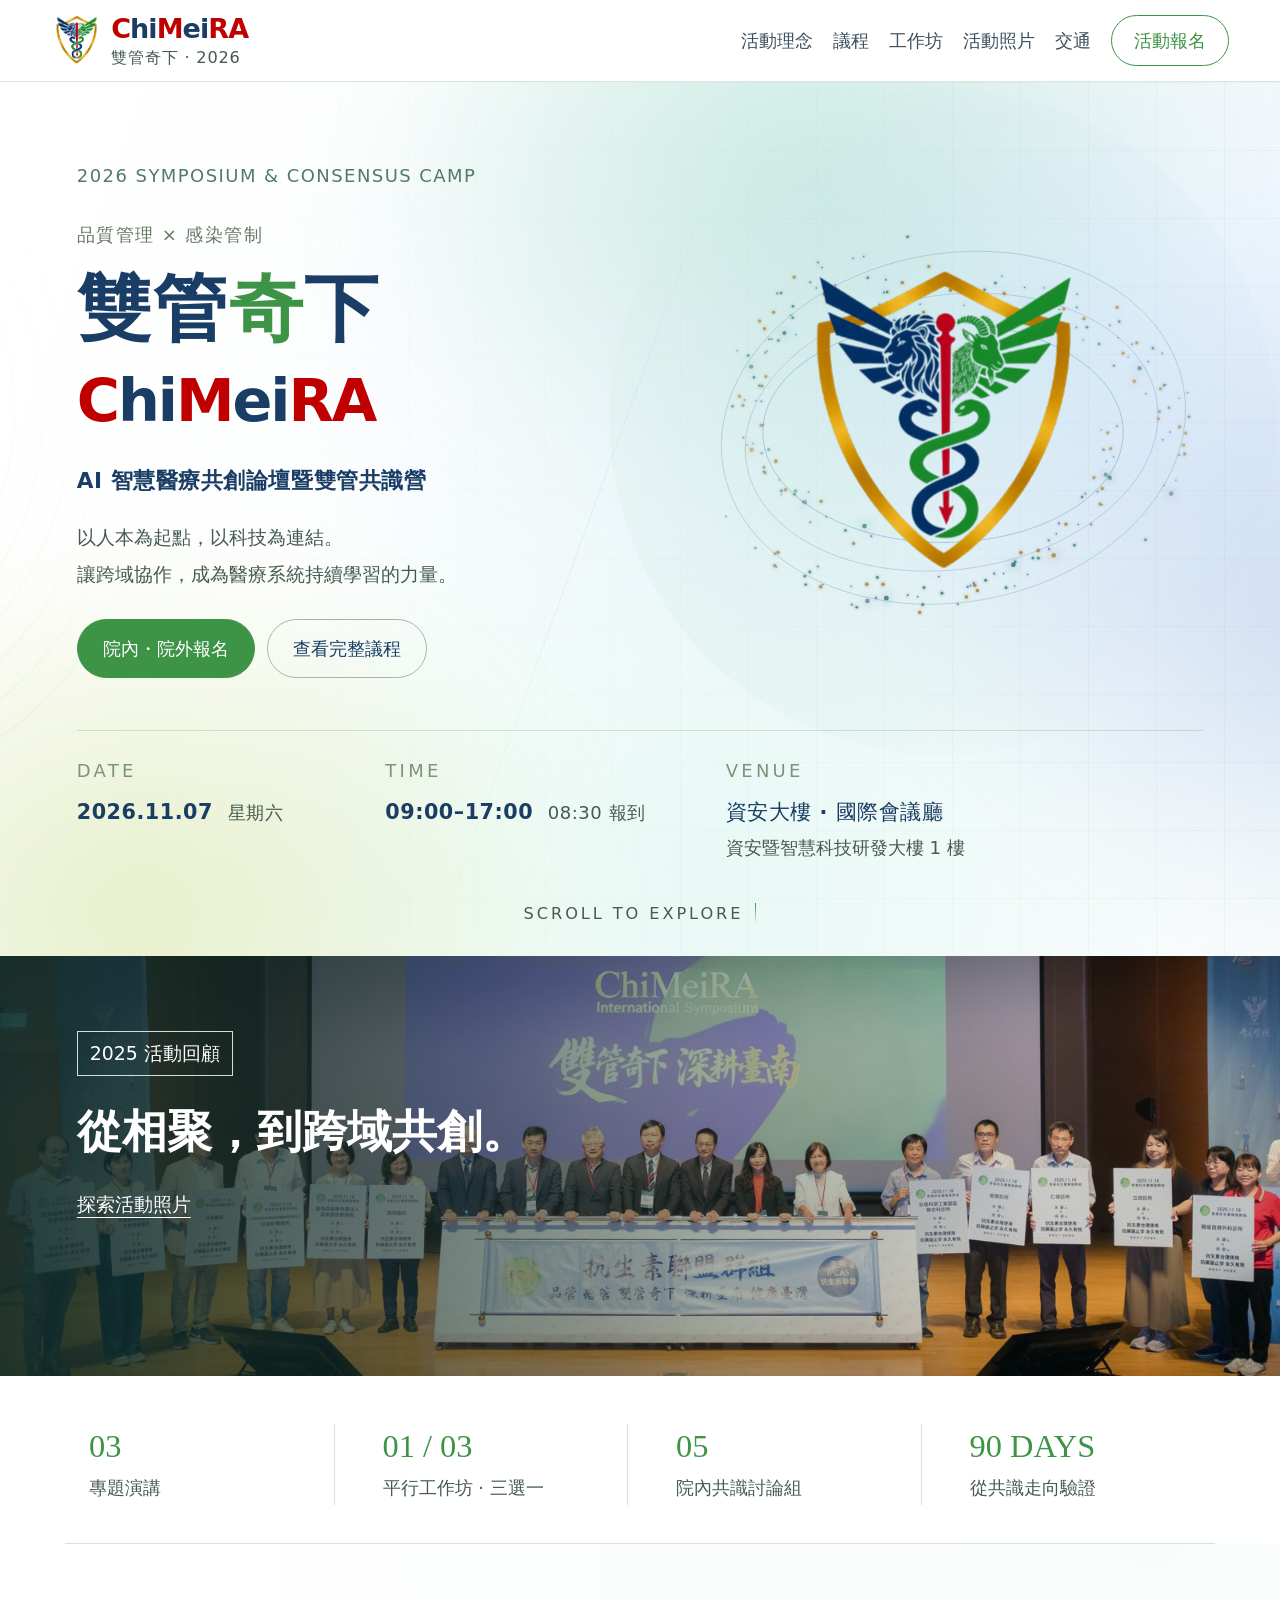
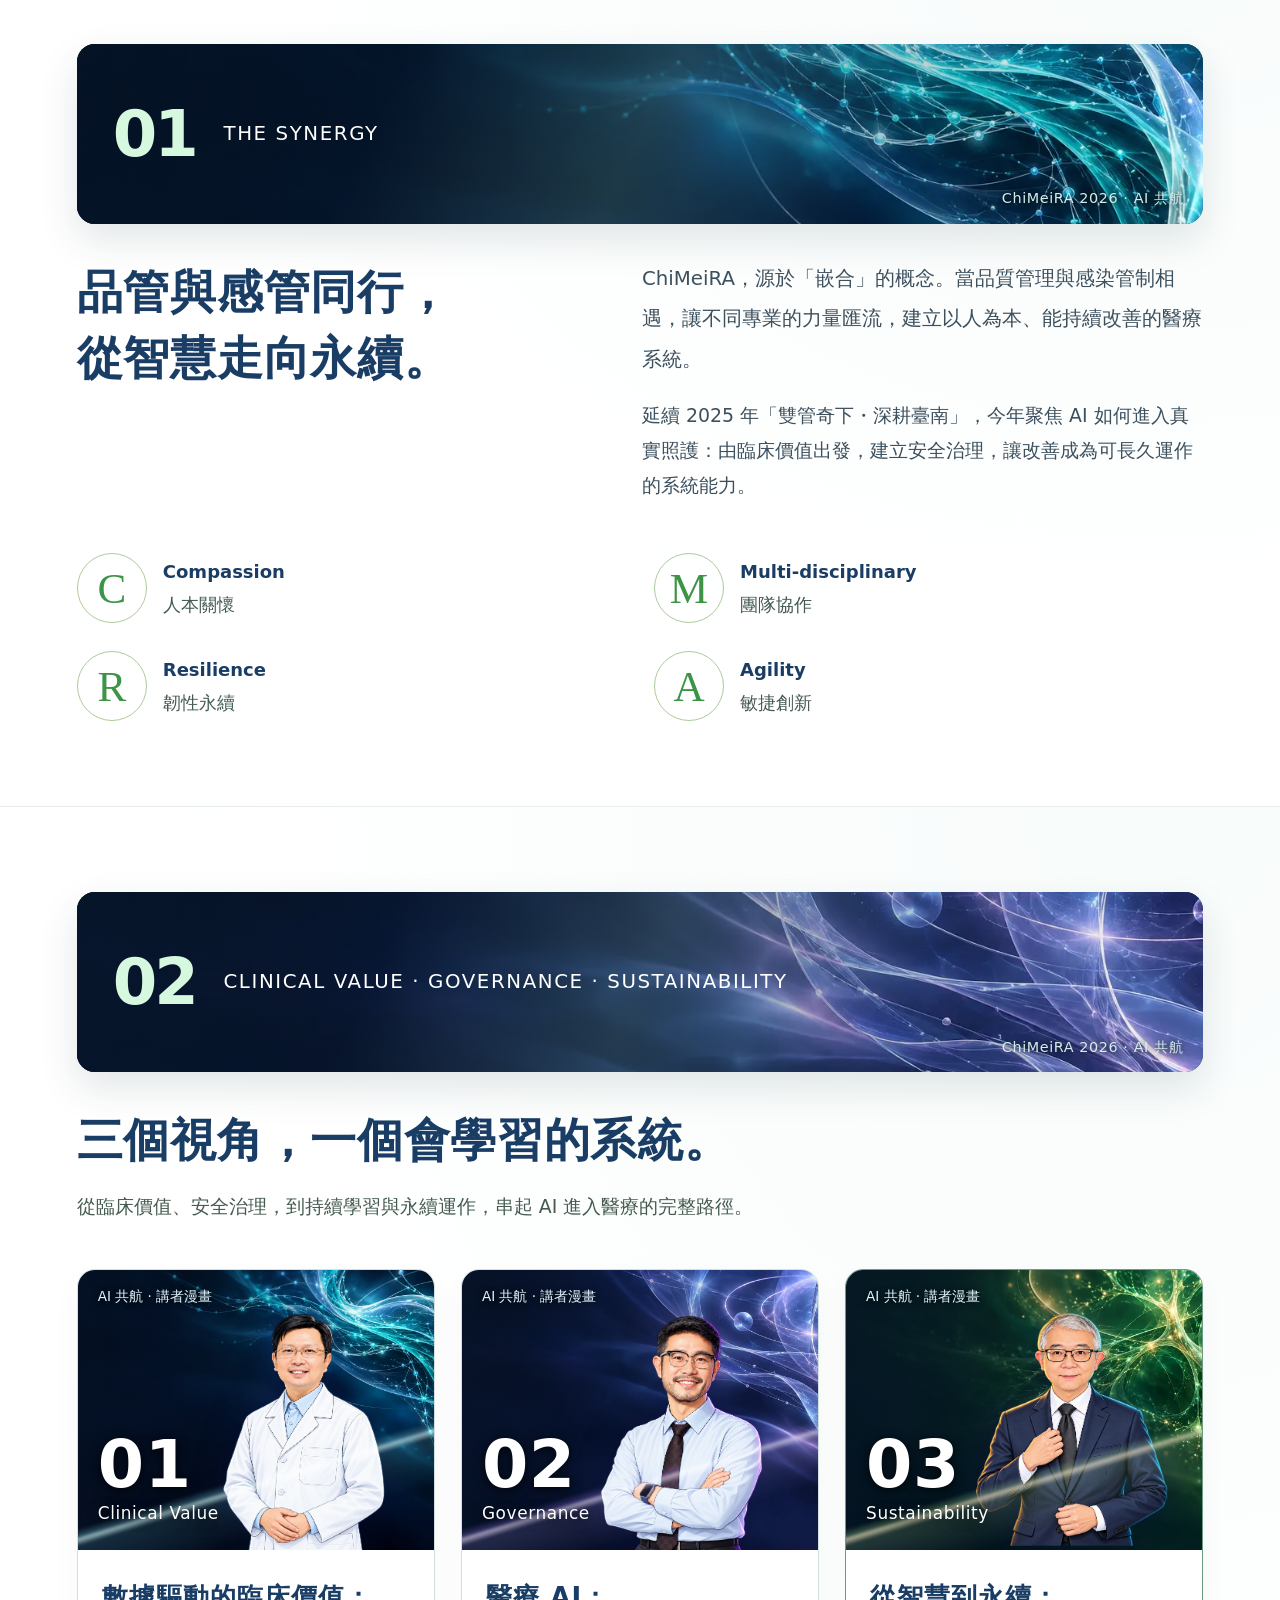
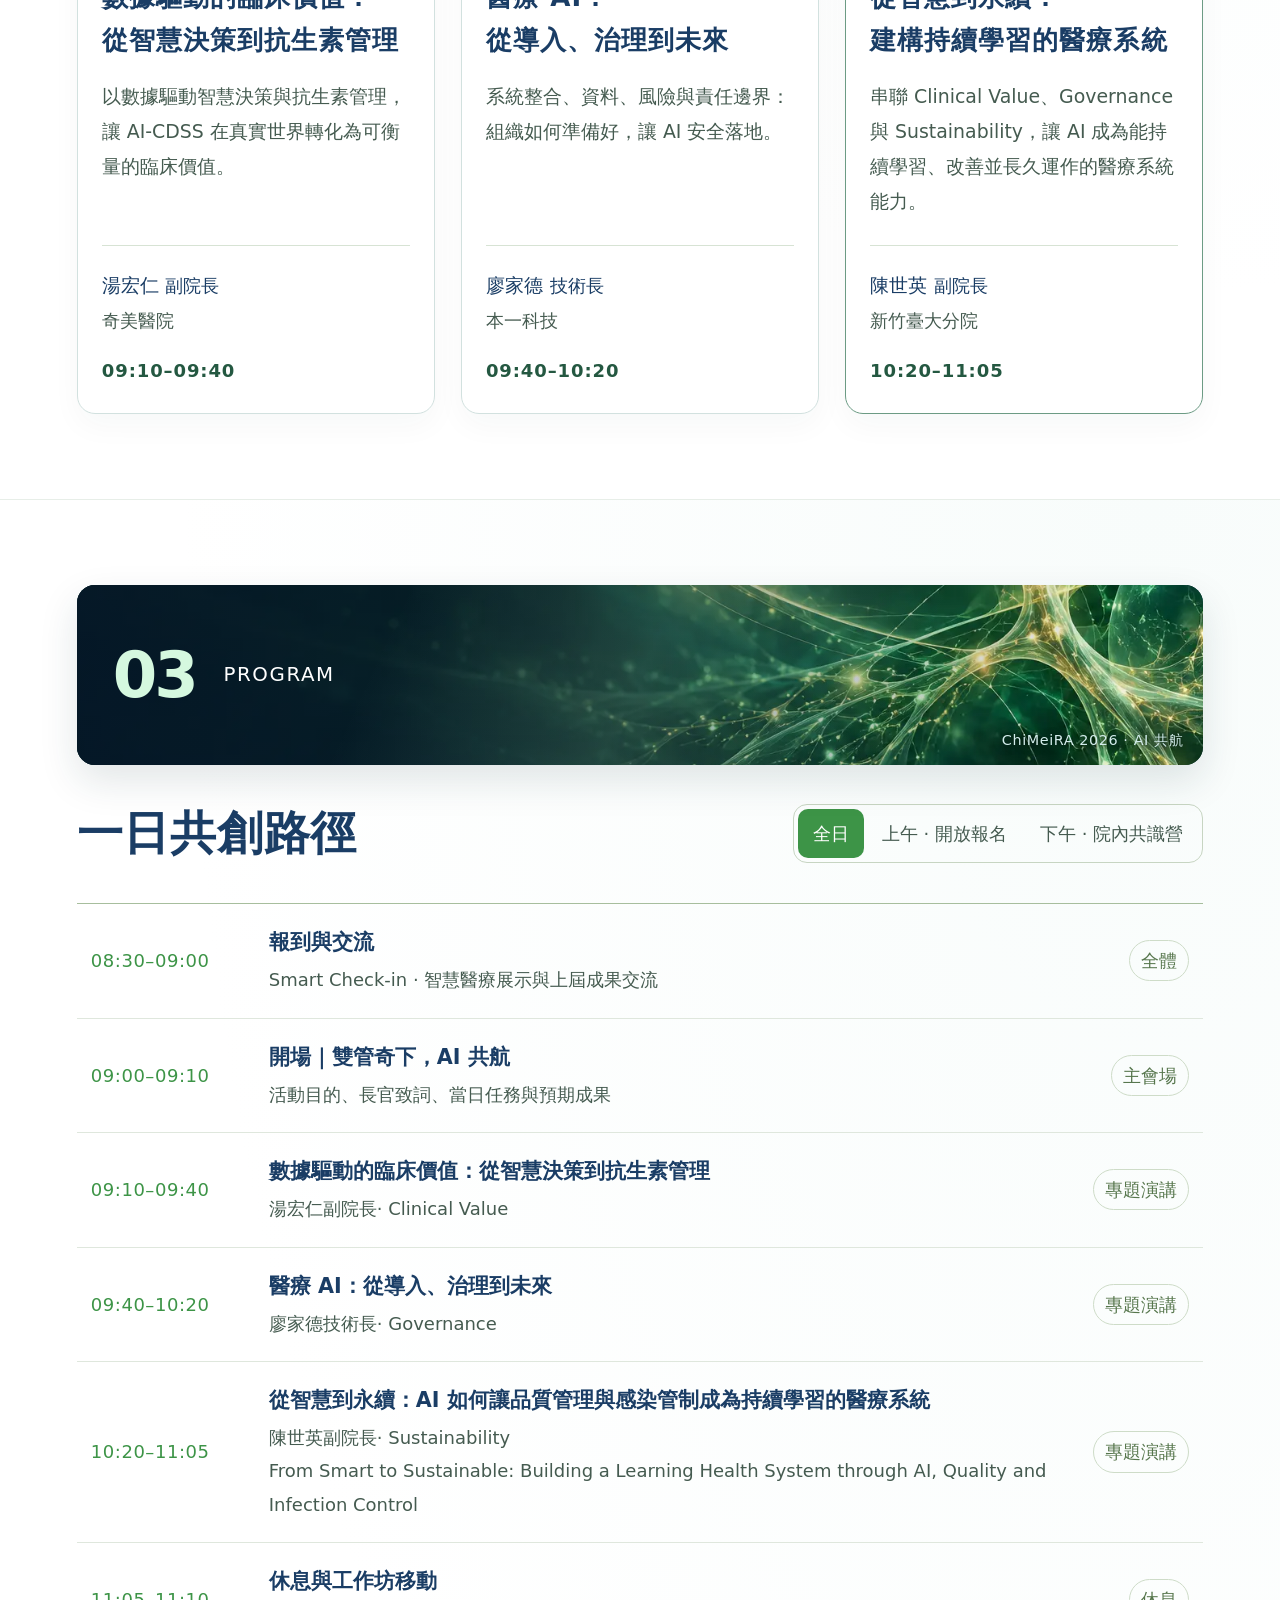
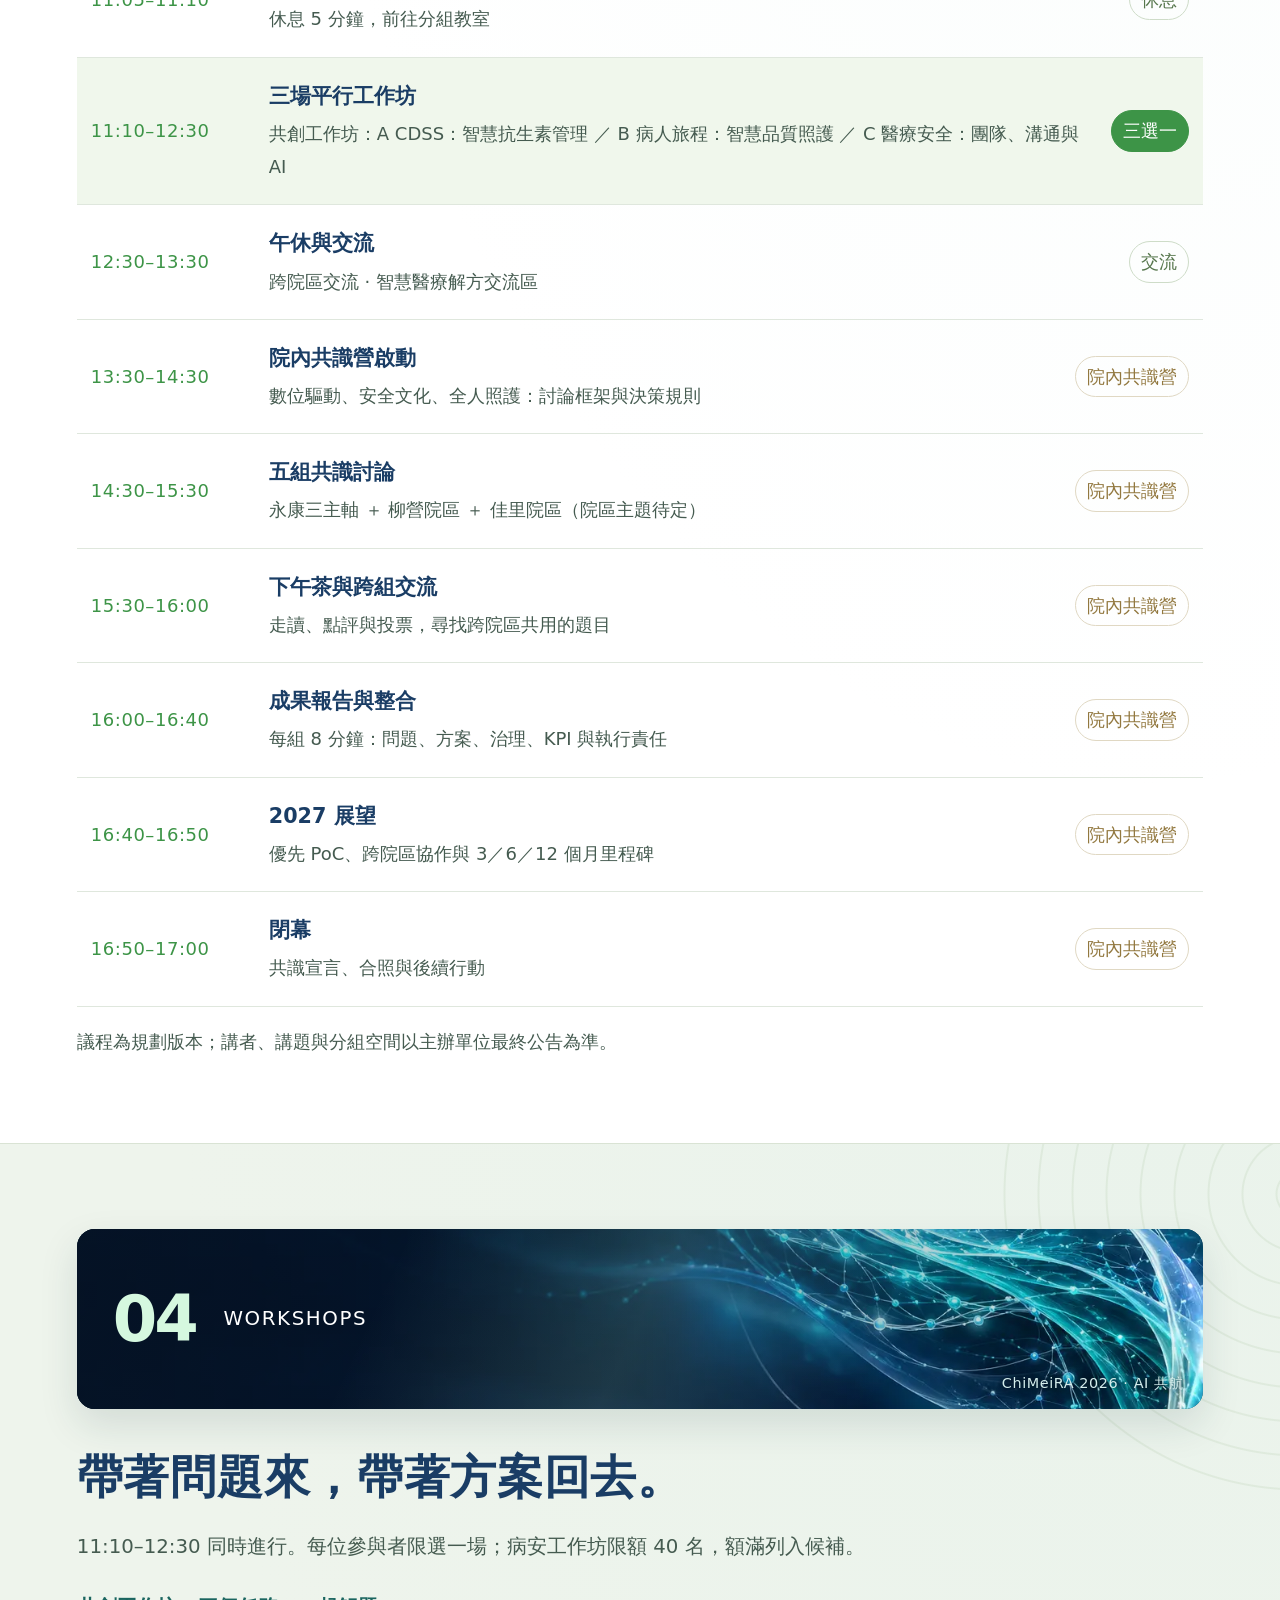
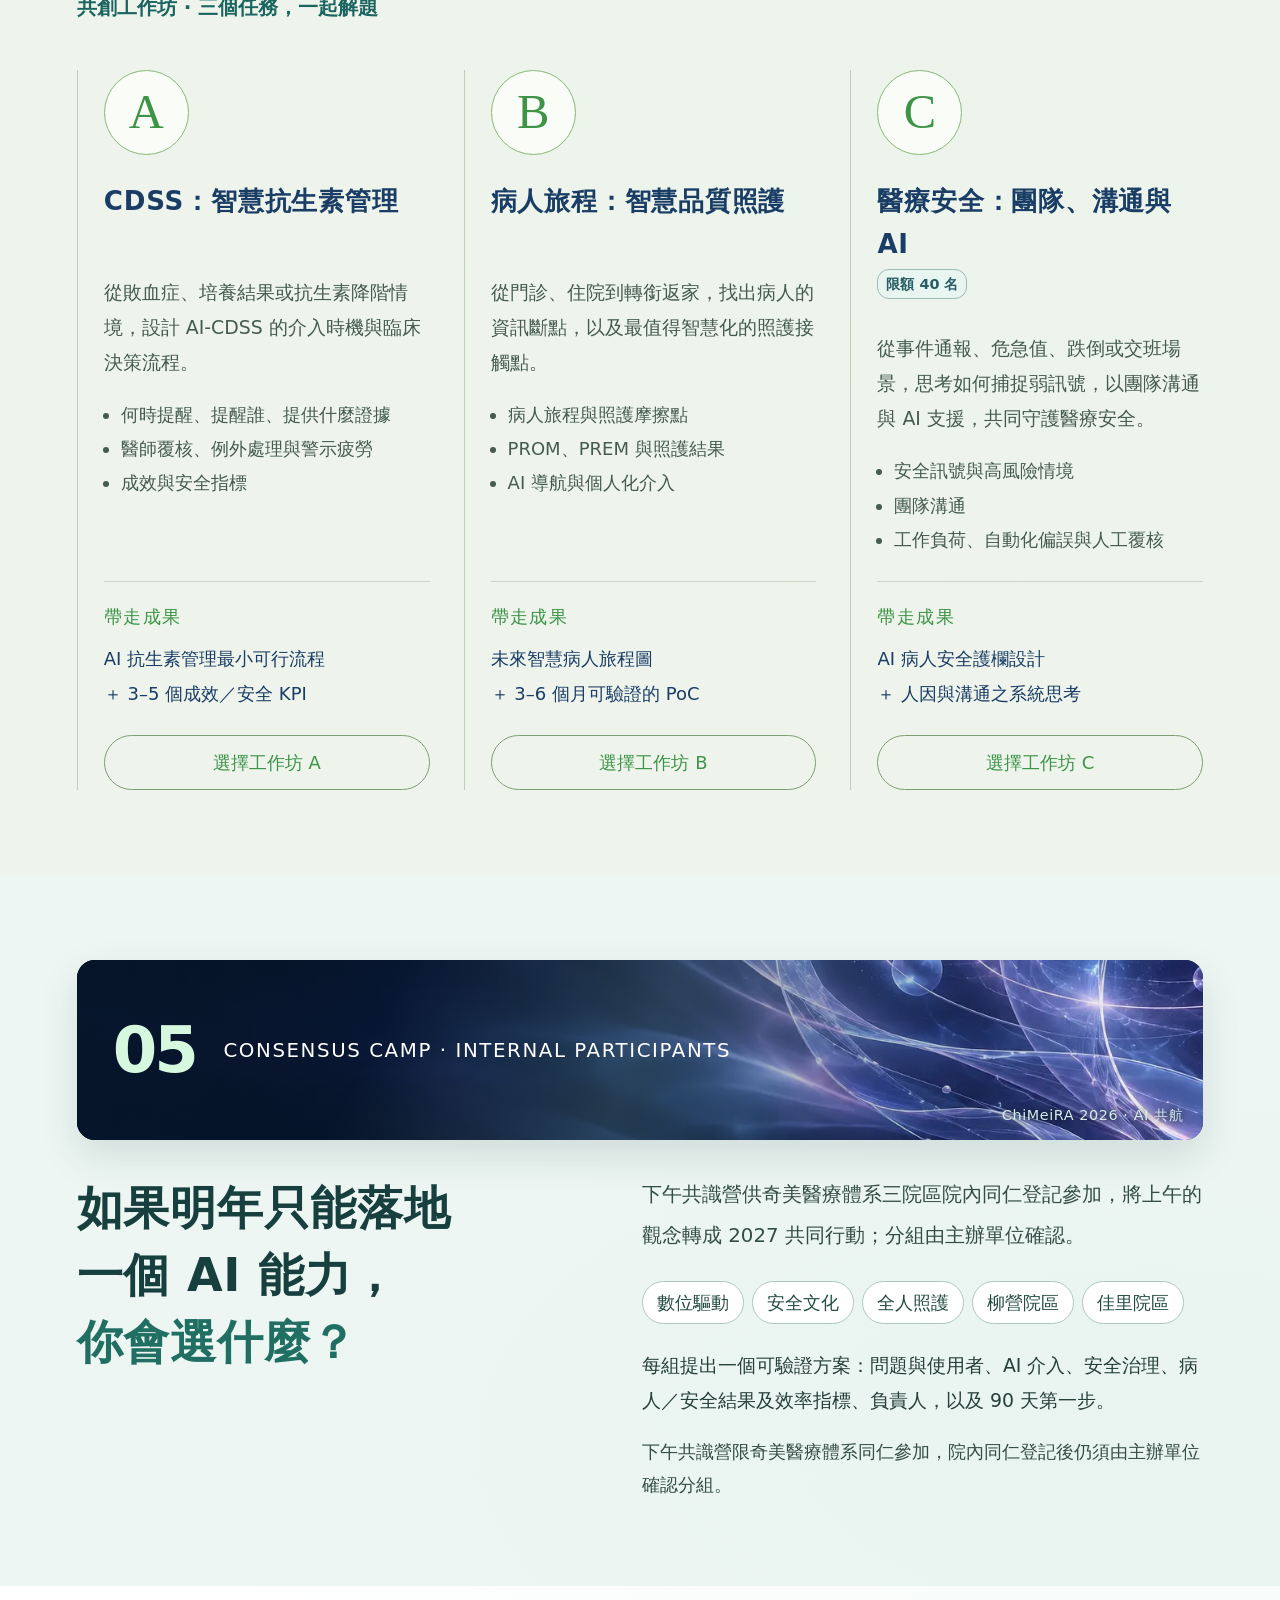
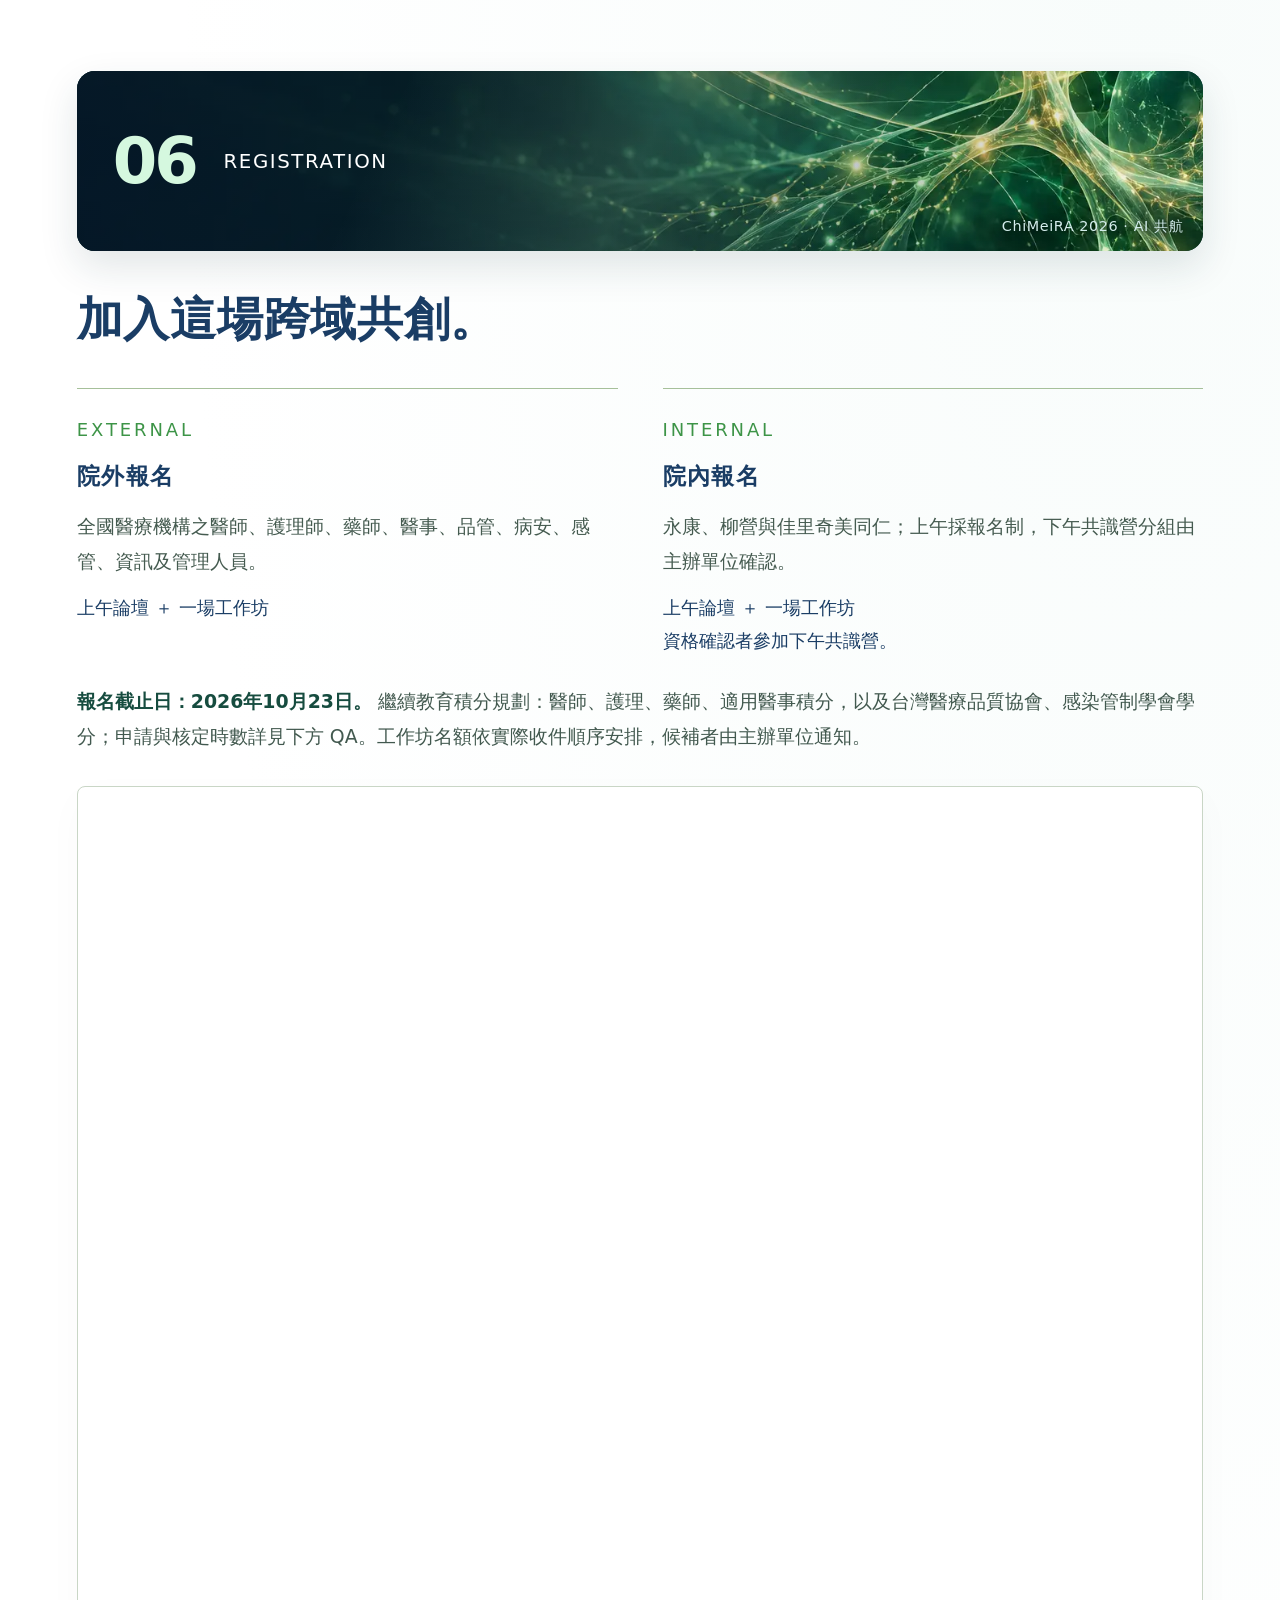
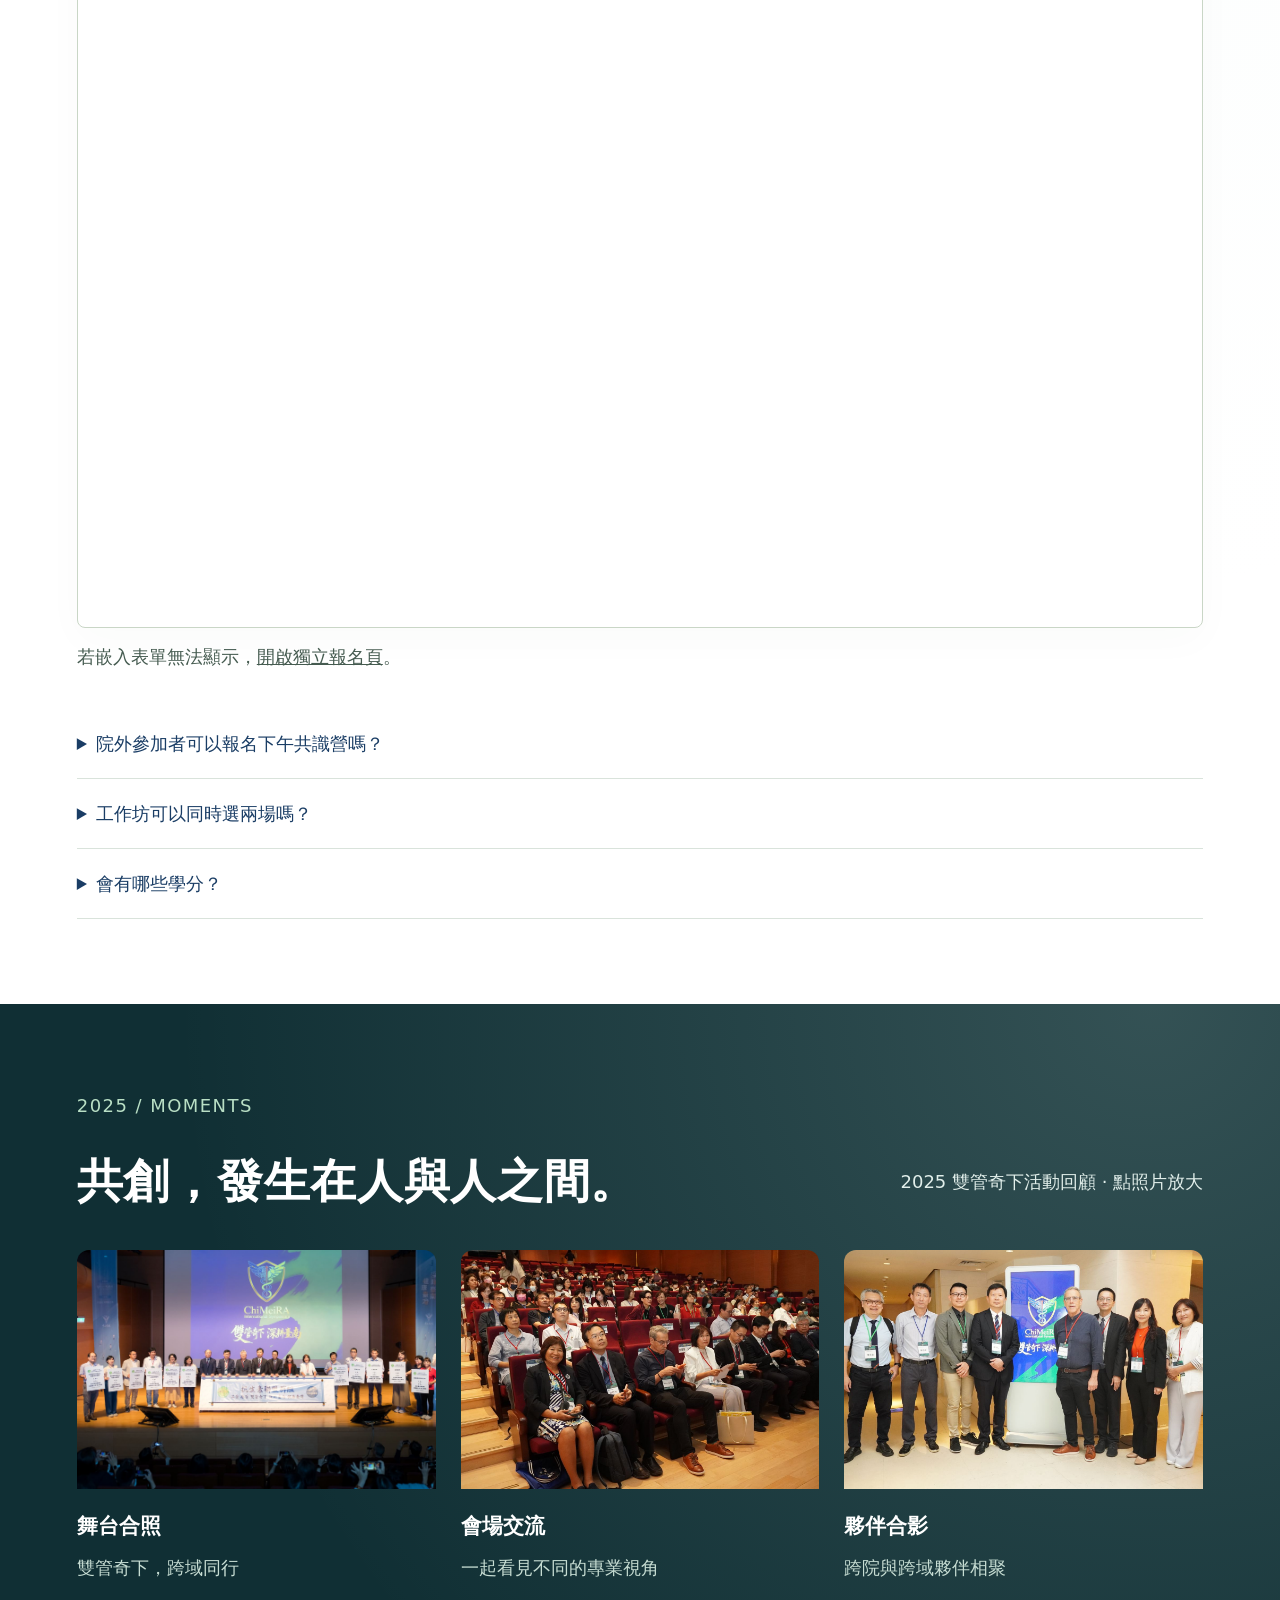
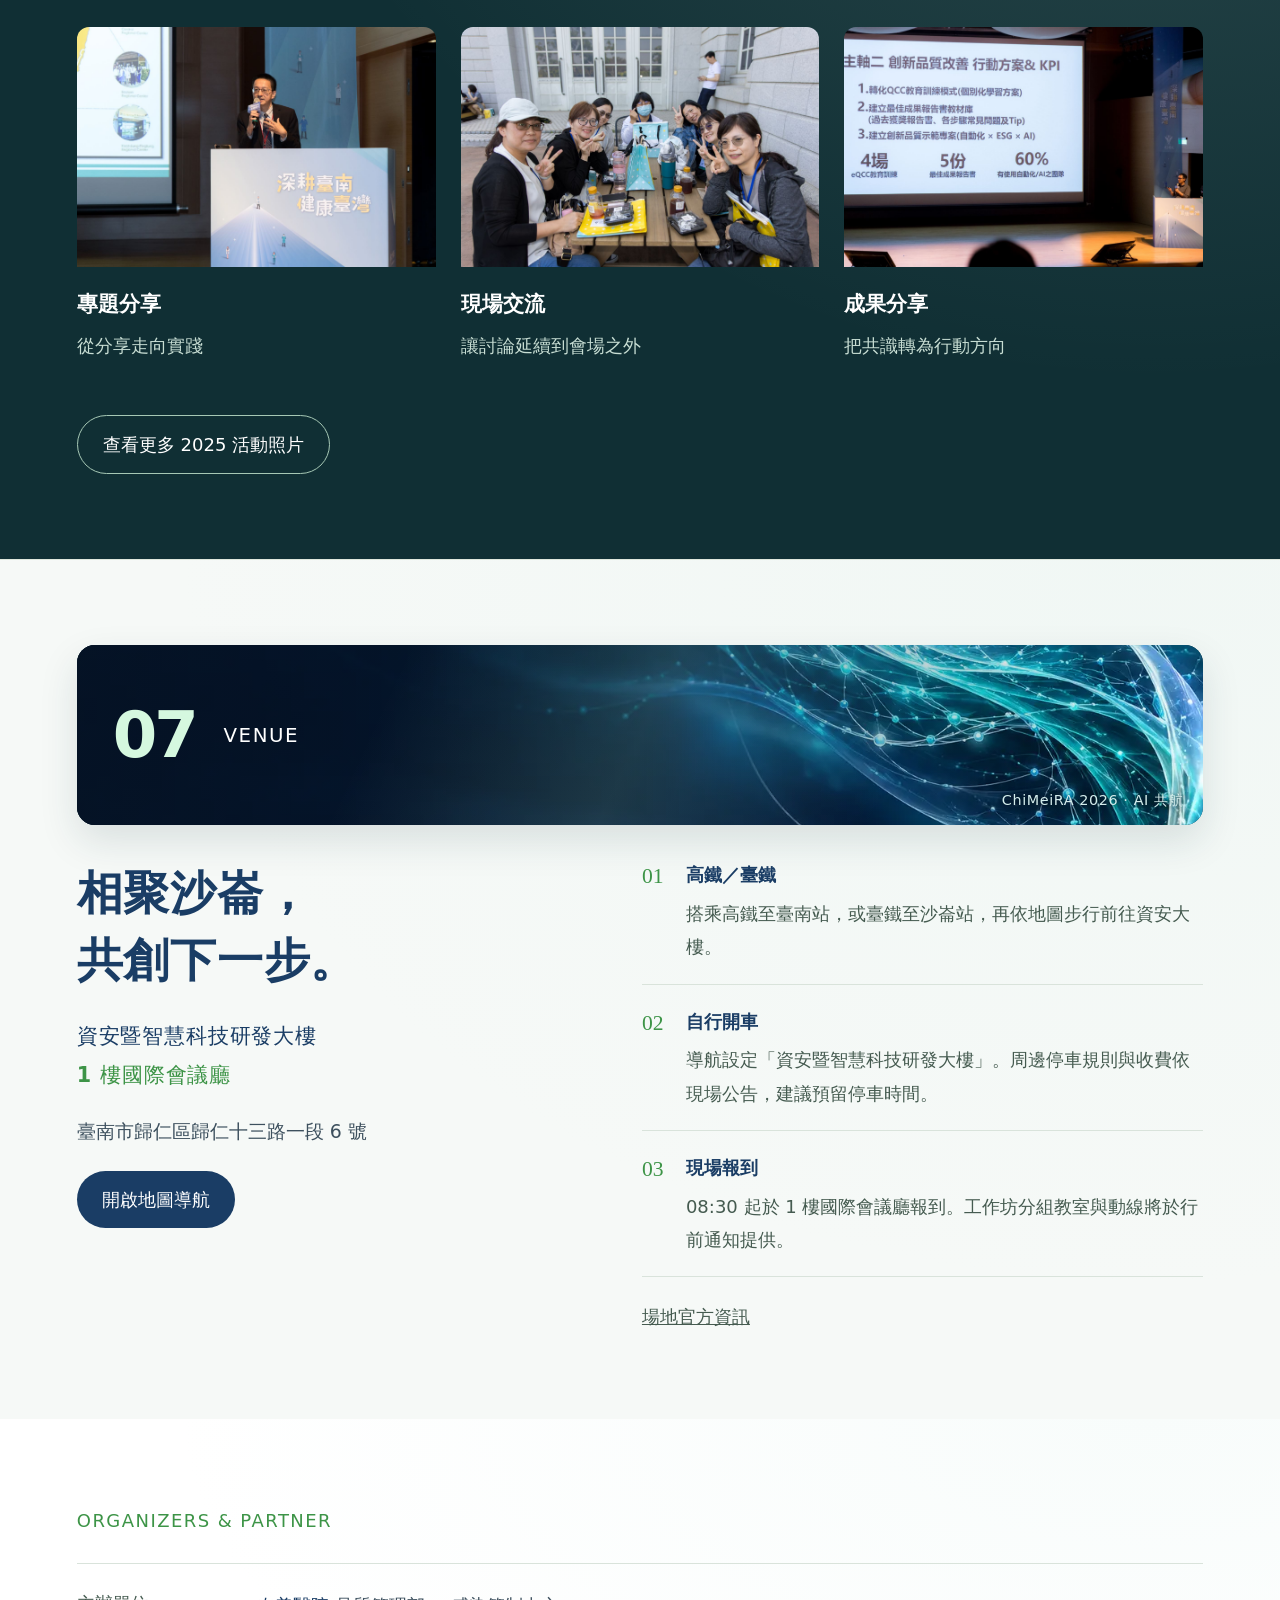
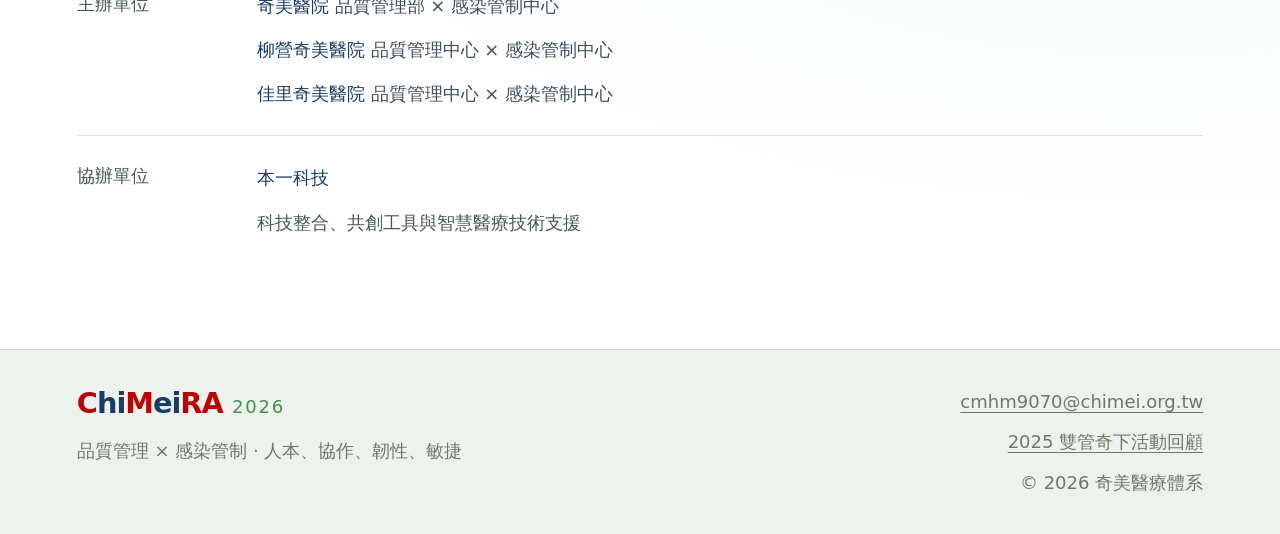
==== commit 94b664aa: "Remove pending fee announcement from ChiMeiRA registration information" ====
--- a/chimeira-2026/index.html
+++ b/chimeira-2026/index.html
@@ -49,7 +49,7 @@
 </div></section>
 <section class="section consensus"><div class="chapter-cover" style="--chapter-image:url(assets/governance-indigo-violet.webp)"><div class="chapter-wash" aria-hidden="true"></div><div class="section-label"><span class="chapter-number">05</span><span class="chapter-topic">CONSENSUS CAMP · INTERNAL PARTICIPANTS</span></div><span class="chapter-caption">ChiMeiRA 2026 · AI 共航</span></div><div class="split"><div><h2>如果明年只能落地<br>一個 AI 能力，<br><span>你會選什麼？</span></h2></div><div><p class="lead">下午共識營供奇美醫療體系三院區院內同仁登記參加，將上午的觀念轉成 2027 共同行動；分組由主辦單位確認。</p><div class="consensus-topics"><span>數位驅動</span><span>安全文化</span><span>全人照護</span><span>柳營院區</span><span>佳里院區</span></div><p>每組提出一個可驗證方案：問題與使用者、AI 介入、安全治理、病人／安全結果及效率指標、負責人，以及 90 天第一步。</p><p class="fine">下午共識營限奇美醫療體系同仁參加，院內同仁登記後仍須由主辦單位確認分組。</p></div></div></section>
 <section id="registration" class="section registration"><div class="chapter-cover" style="--chapter-image:url(assets/sustainability-emerald-gold.webp)"><div class="chapter-wash" aria-hidden="true"></div><div class="section-label"><span class="chapter-number">06</span><span class="chapter-topic">REGISTRATION</span></div><span class="chapter-caption">ChiMeiRA 2026 · AI 共航</span></div><h2>加入這場跨域共創。</h2><div class="registration-types"><article><span class="small-tag">EXTERNAL</span><h3>院外報名</h3><p>全國醫療機構之醫師、護理師、藥師、醫事、品管、病安、感管、資訊及管理人員。</p><b>上午論壇 ＋ 一場工作坊</b></article><article><span class="small-tag">INTERNAL</span><h3>院內報名</h3><p>永康、柳營與佳里奇美同仁；上午採報名制，下午共識營分組由主辦單位確認。</p><b>上午論壇 ＋ 一場工作坊<br>資格確認者參加下午共識營。</b></article></div>
-<p class="muted"><strong>報名截止日：2026年10月23日。</strong> 繼續教育積分規劃：醫師、護理、藥師、適用醫事積分，以及台灣醫療品質協會、感染管制學會學分；申請與核定時數詳見下方 QA。費用另行公告。工作坊名額依實際收件順序安排，候補者由主辦單位通知。</p>
+<p class="muted"><strong>報名截止日：2026年10月23日。</strong> 繼續教育積分規劃：醫師、護理、藥師、適用醫事積分，以及台灣醫療品質協會、感染管制學會學分；申請與核定時數詳見下方 QA。工作坊名額依實際收件順序安排，候補者由主辦單位通知。</p>
 <div class="form-shell"><iframe id="registration-frame" title="ChiMeiRA 院內及院外報名表" src="https://chimeira-2026-registration.garytoh.chatgpt.site/?embed=1" loading="lazy" referrerpolicy="strict-origin-when-cross-origin"></iframe></div><p class="fine form-alternative">若嵌入表單無法顯示，<a id="standalone-registration" href="https://chimeira-2026-registration.garytoh.chatgpt.site/" target="_blank" rel="noopener">開啟獨立報名頁</a>。</p>
 <div class="faq"><details><summary>院外參加者可以報名下午共識營嗎？</summary><p>下午為奇美醫療體系三院區院內同仁的策略共創。院內同仁可於報名表登記，仍須由主辦單位確認分組；不開放院外報名。</p></details><details><summary>工作坊可以同時選兩場嗎？</summary><p>三場工作坊於相同時段平行舉行，報名時必須擇一。病安工作坊限額 40 名，額滿列入候補。名額依實際收件順序安排，候補者由主辦單位通知，請勿重複報名。</p></details><details><summary>會有哪些學分？</summary><p>規劃申請醫師、護理、藥師及適用醫事積分，並評估申請台灣醫療品質協會與感染管制學會學分。核定種類與時數於確認後公告；請依現場規定簽到與簽退。</p></details></div>
 </section>
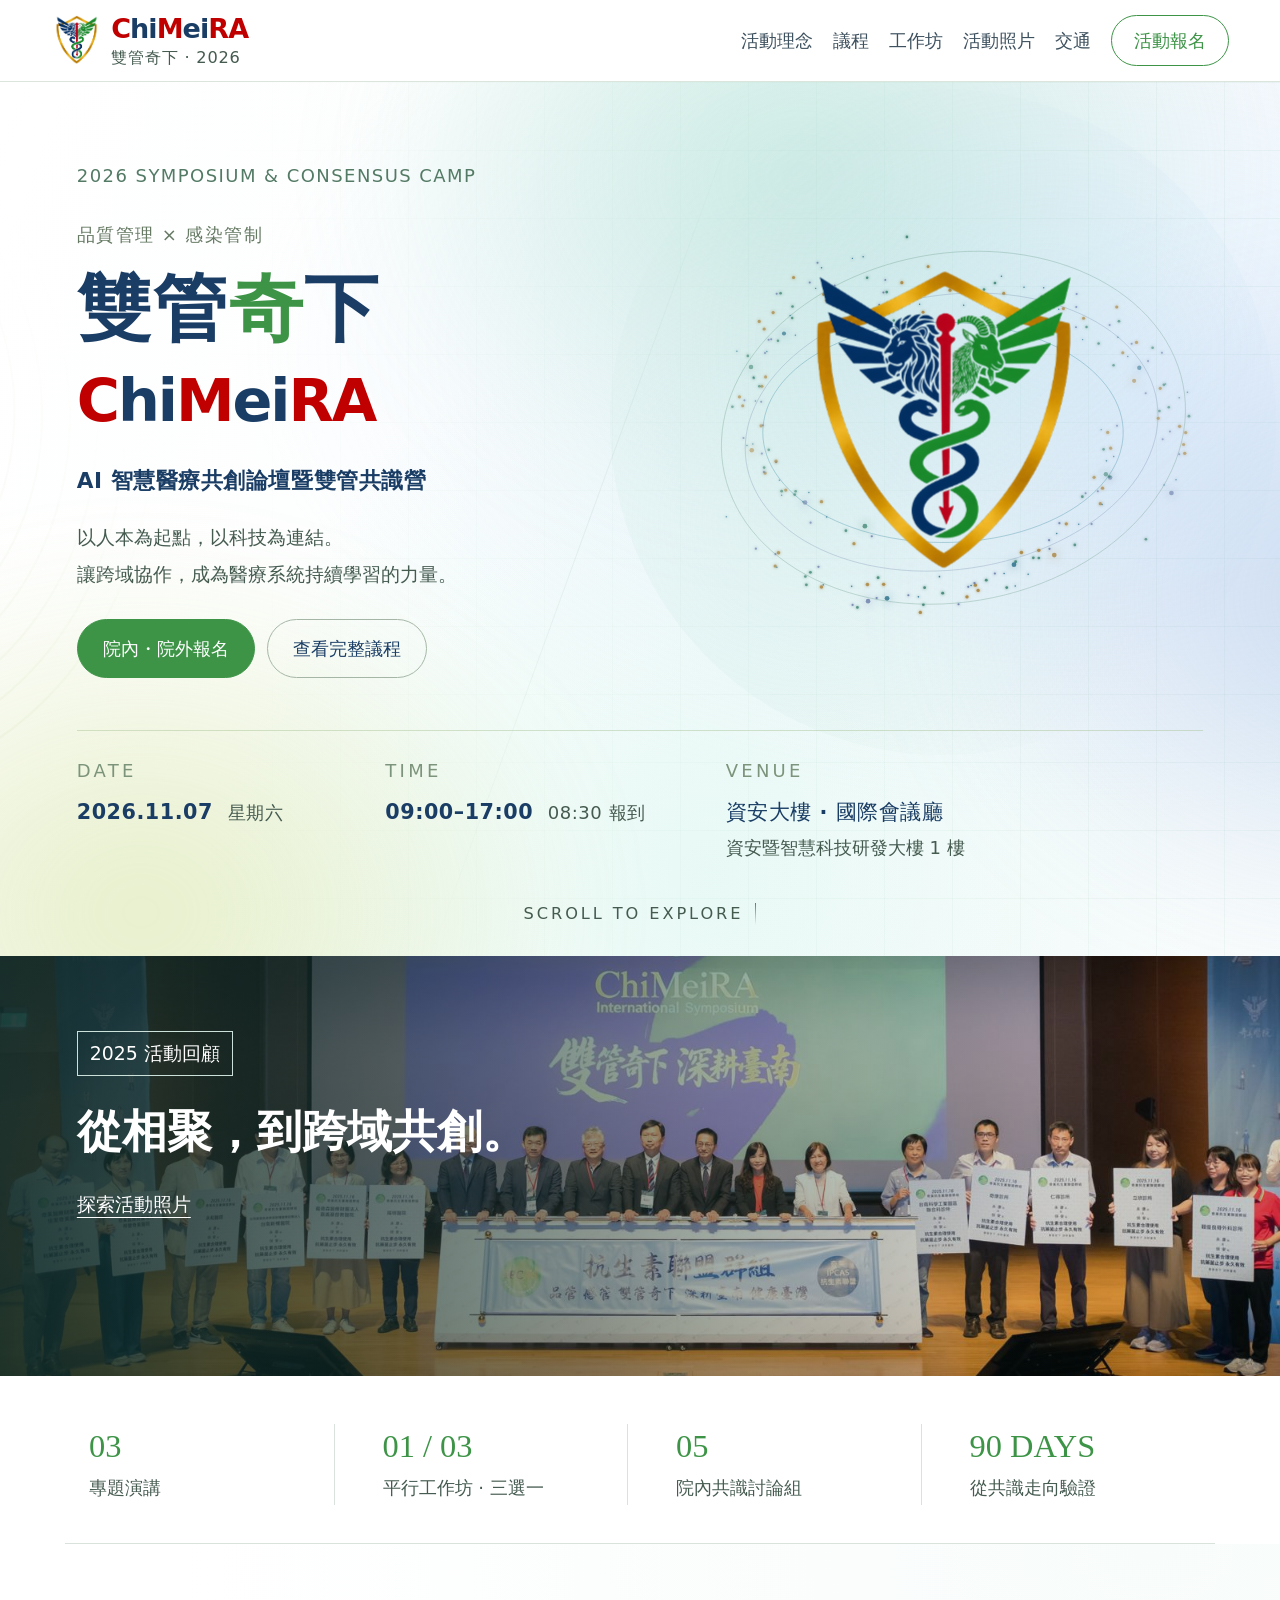
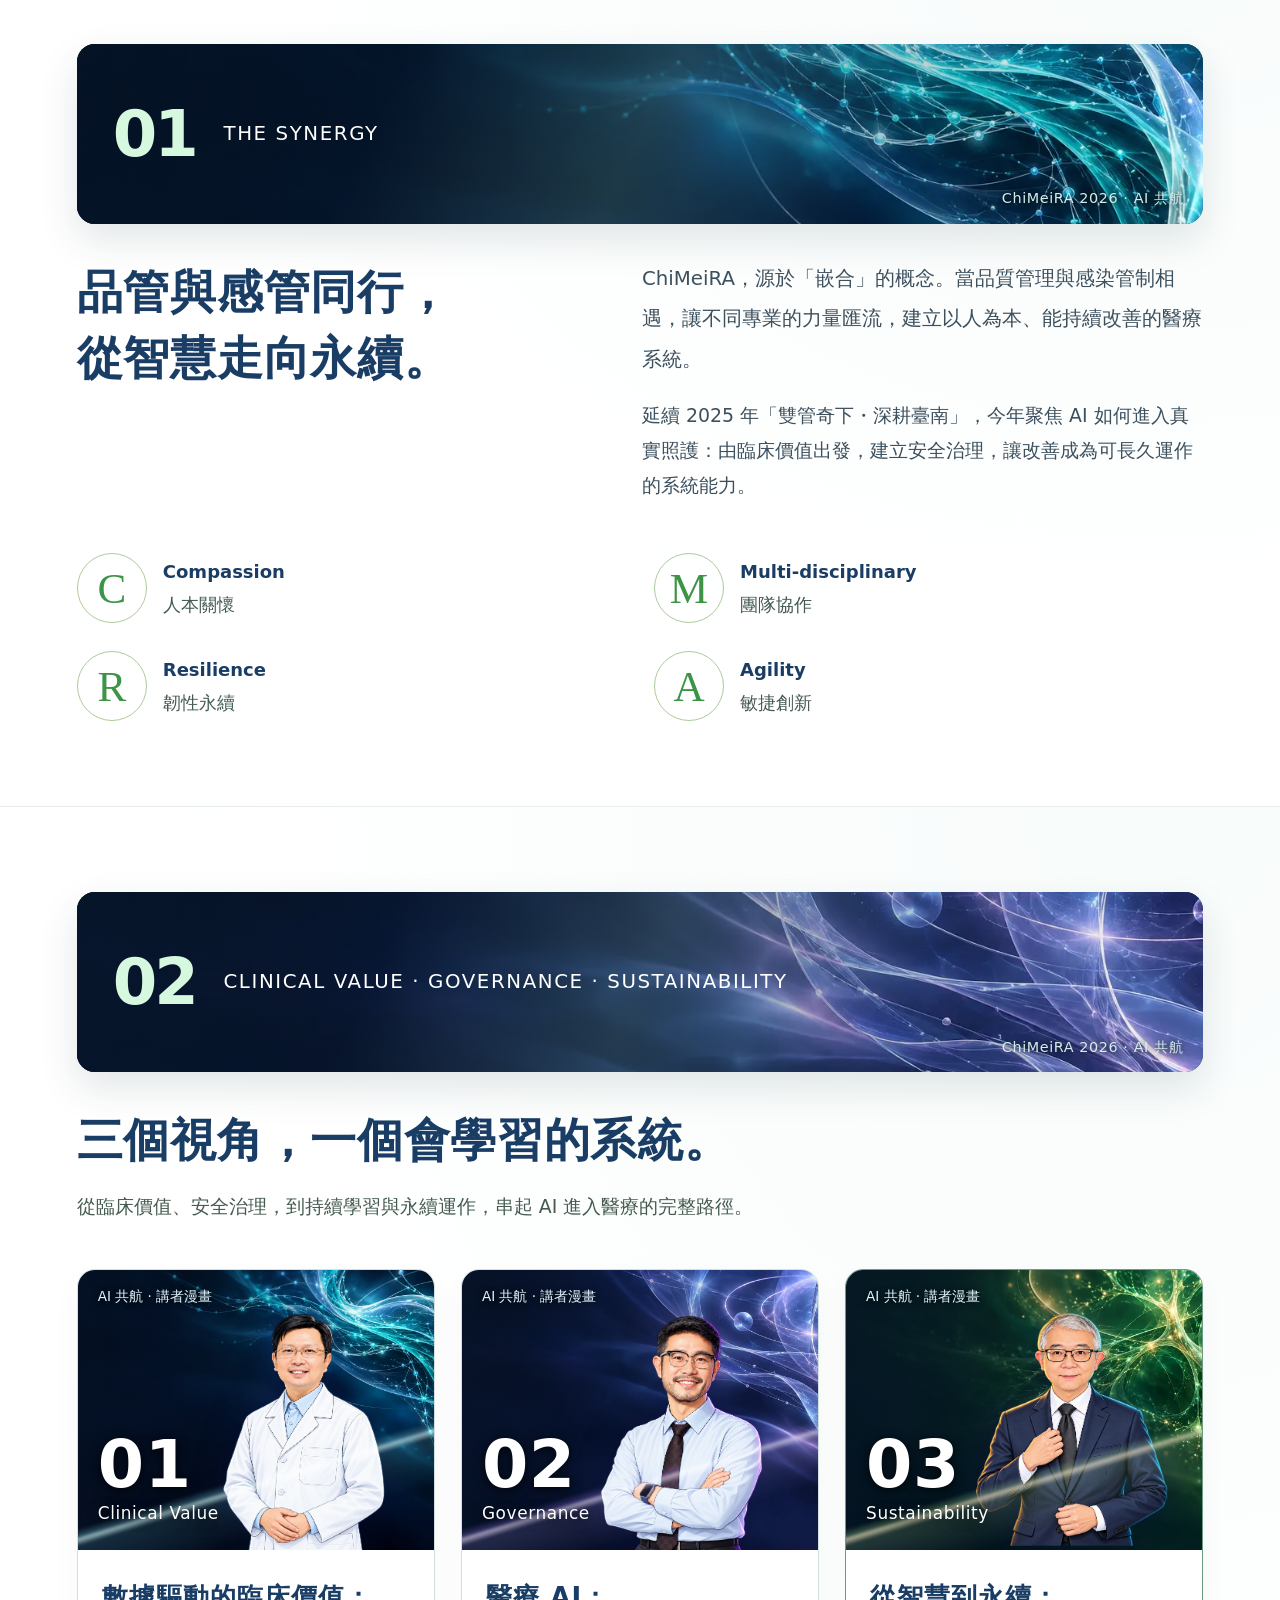
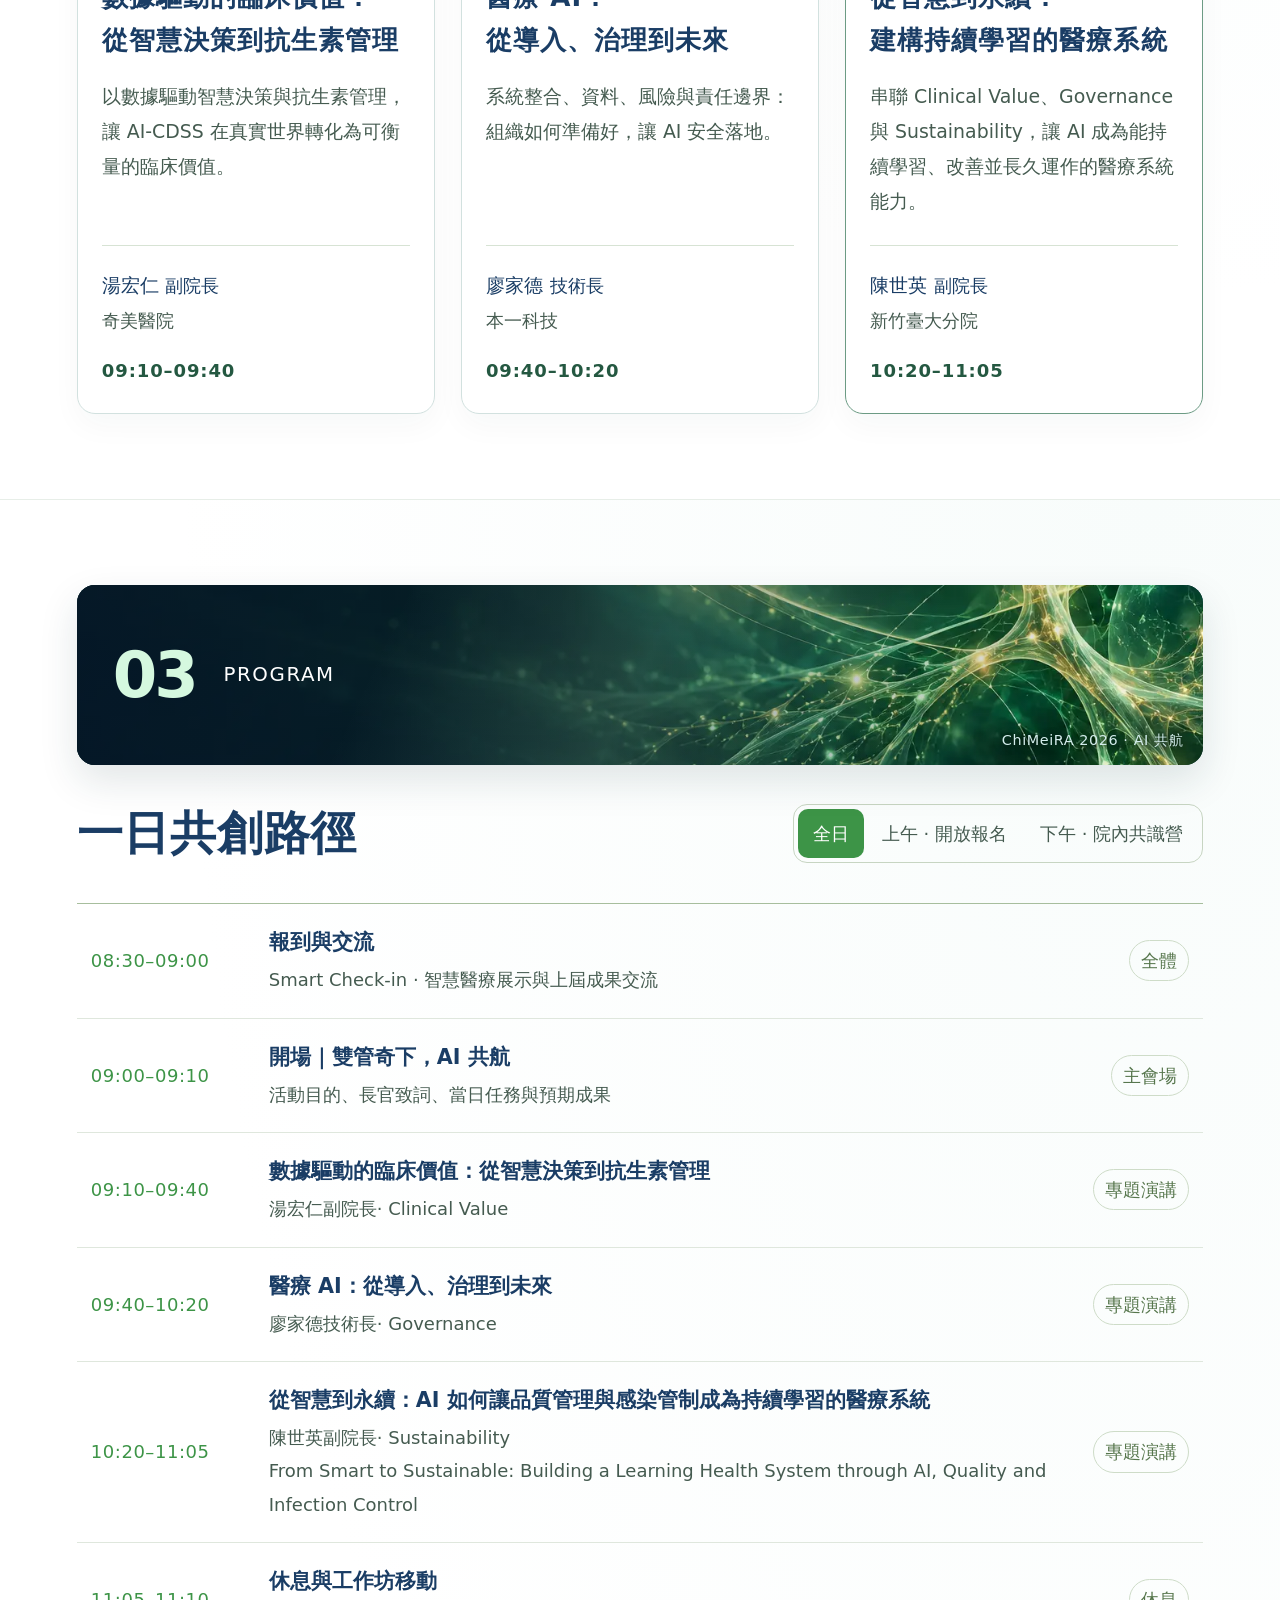
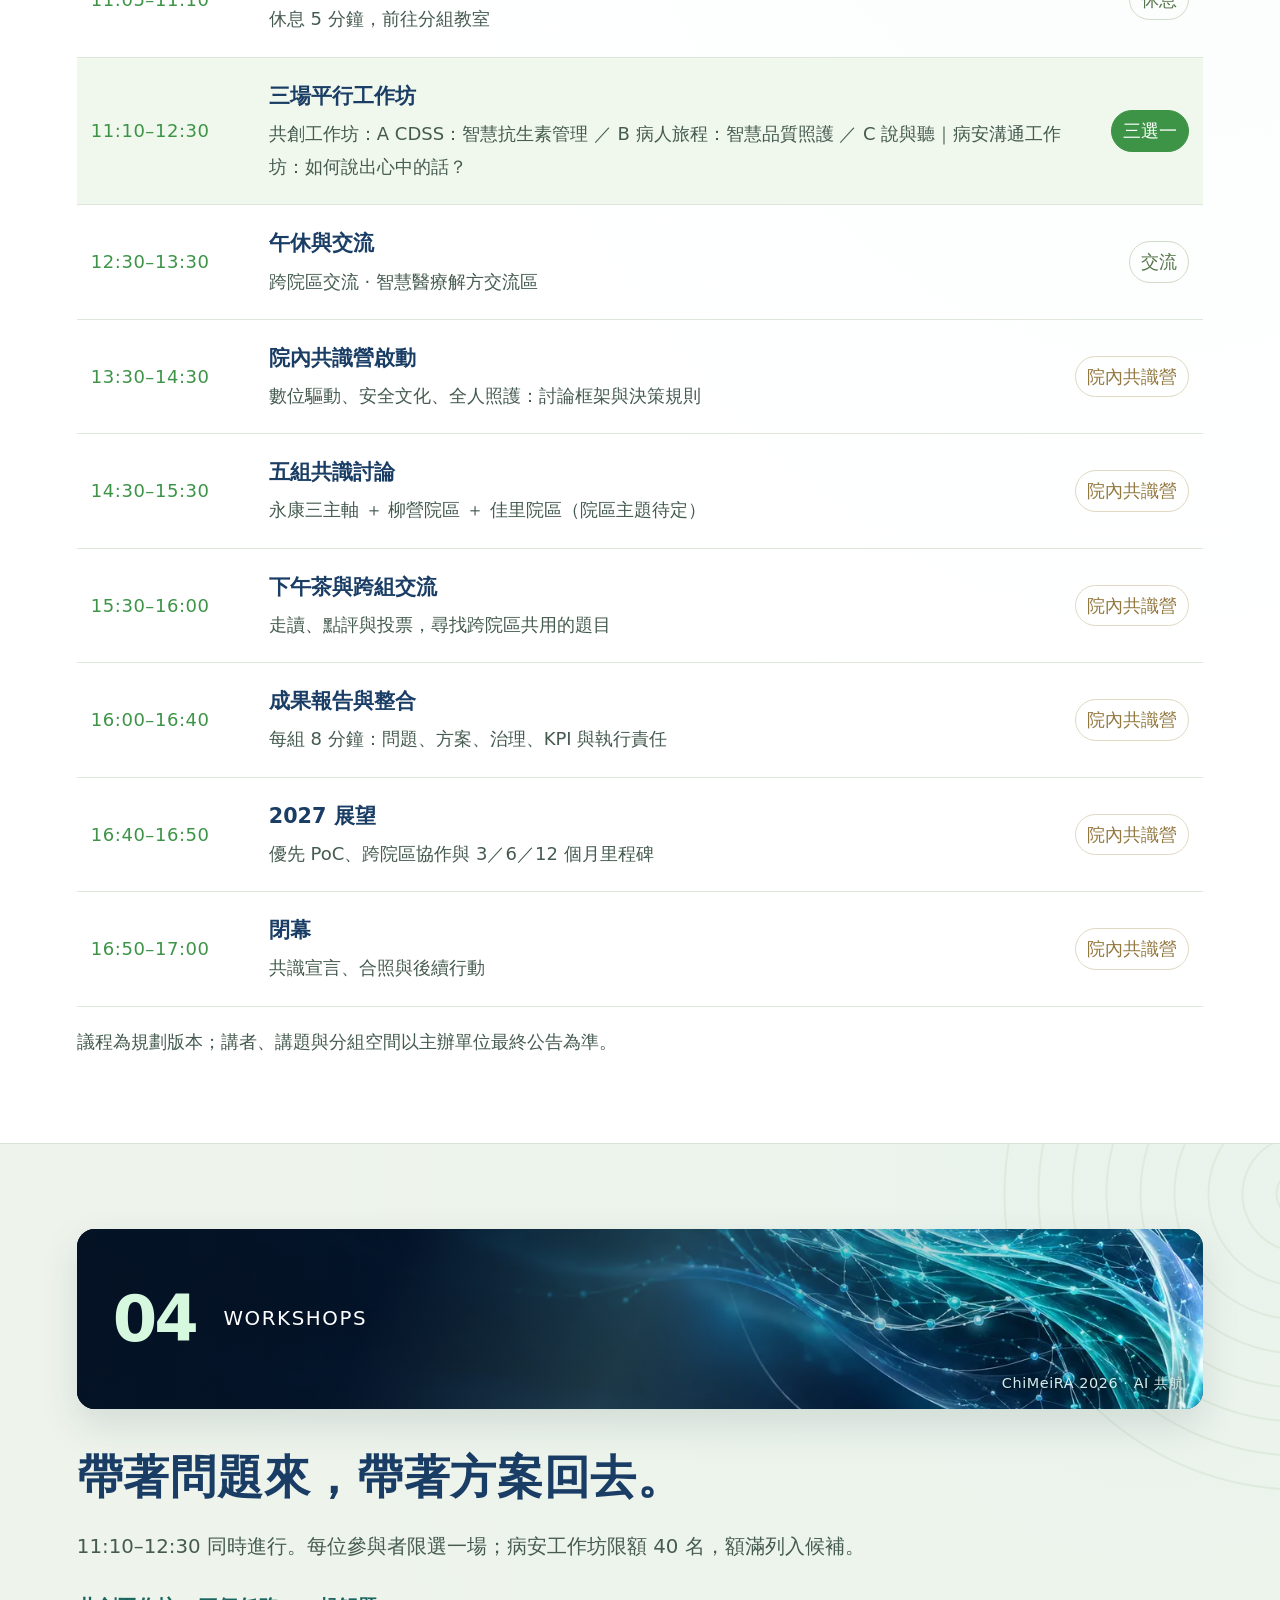
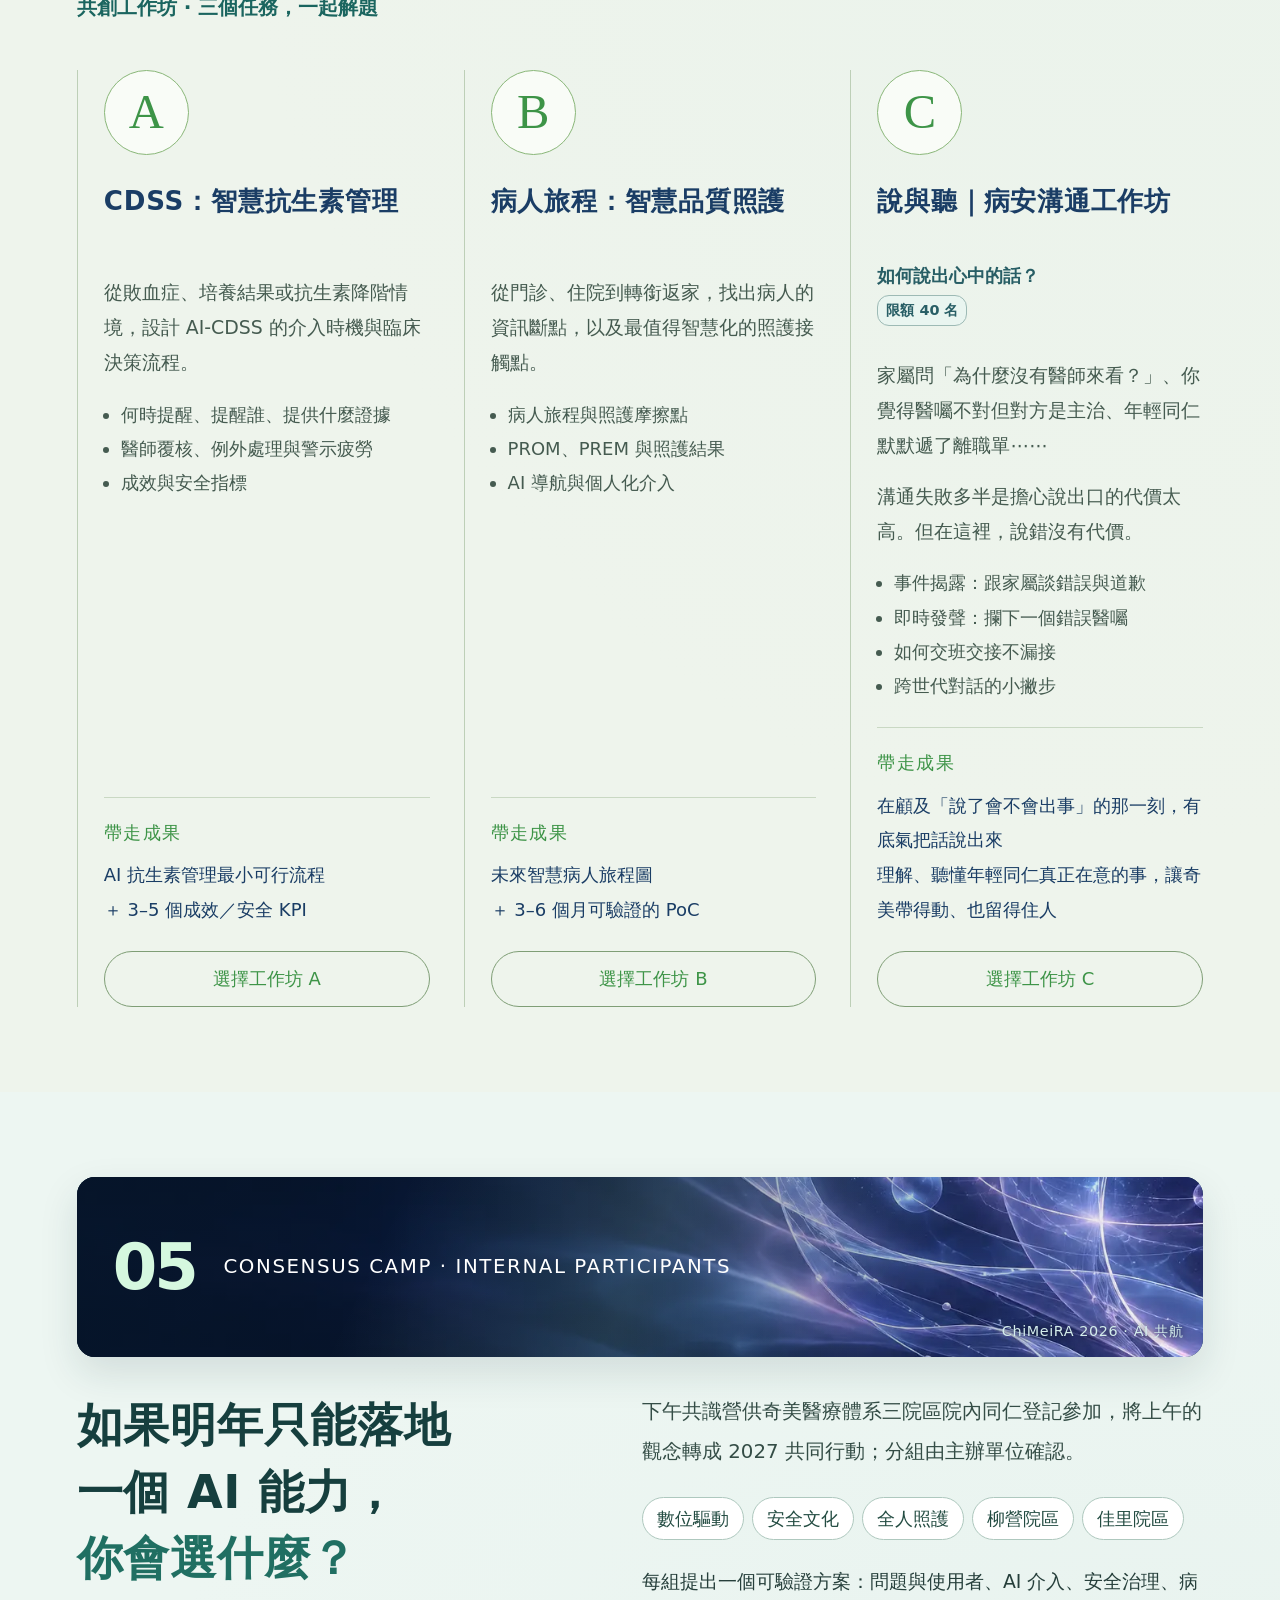
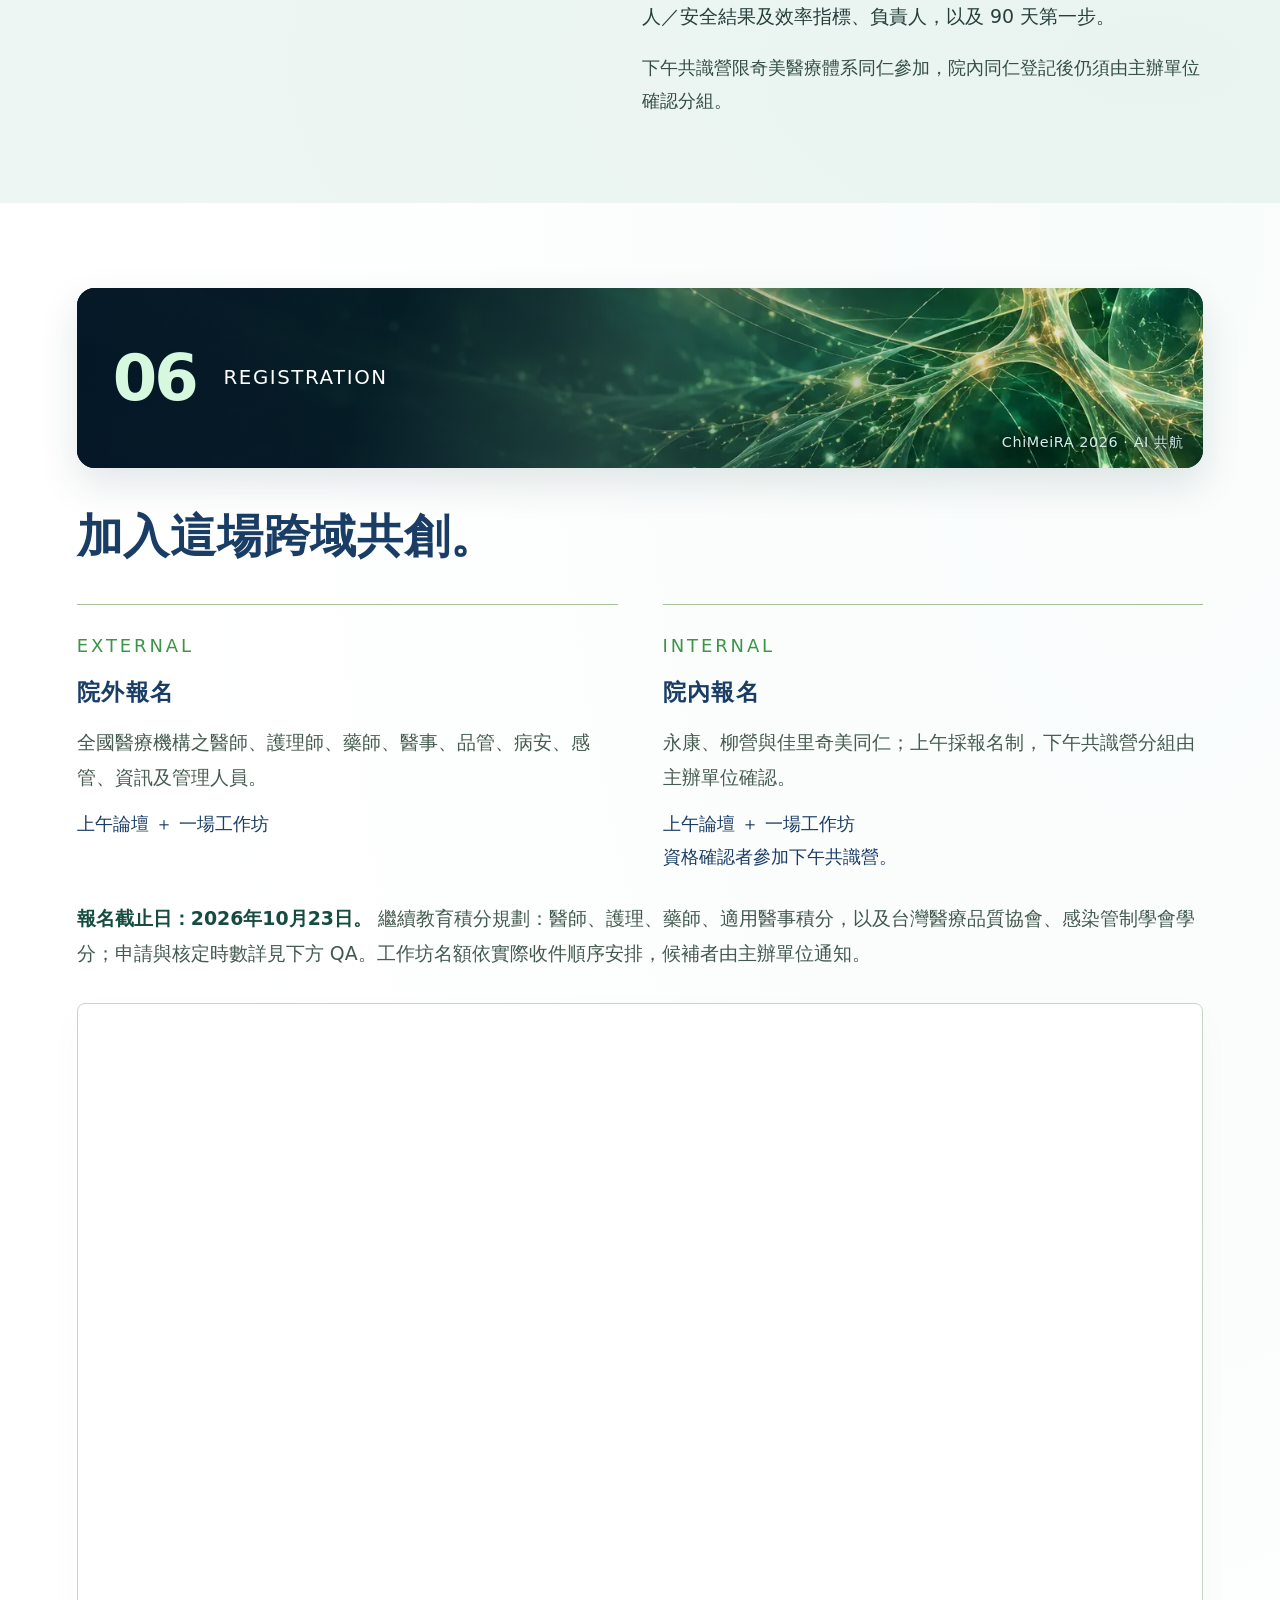
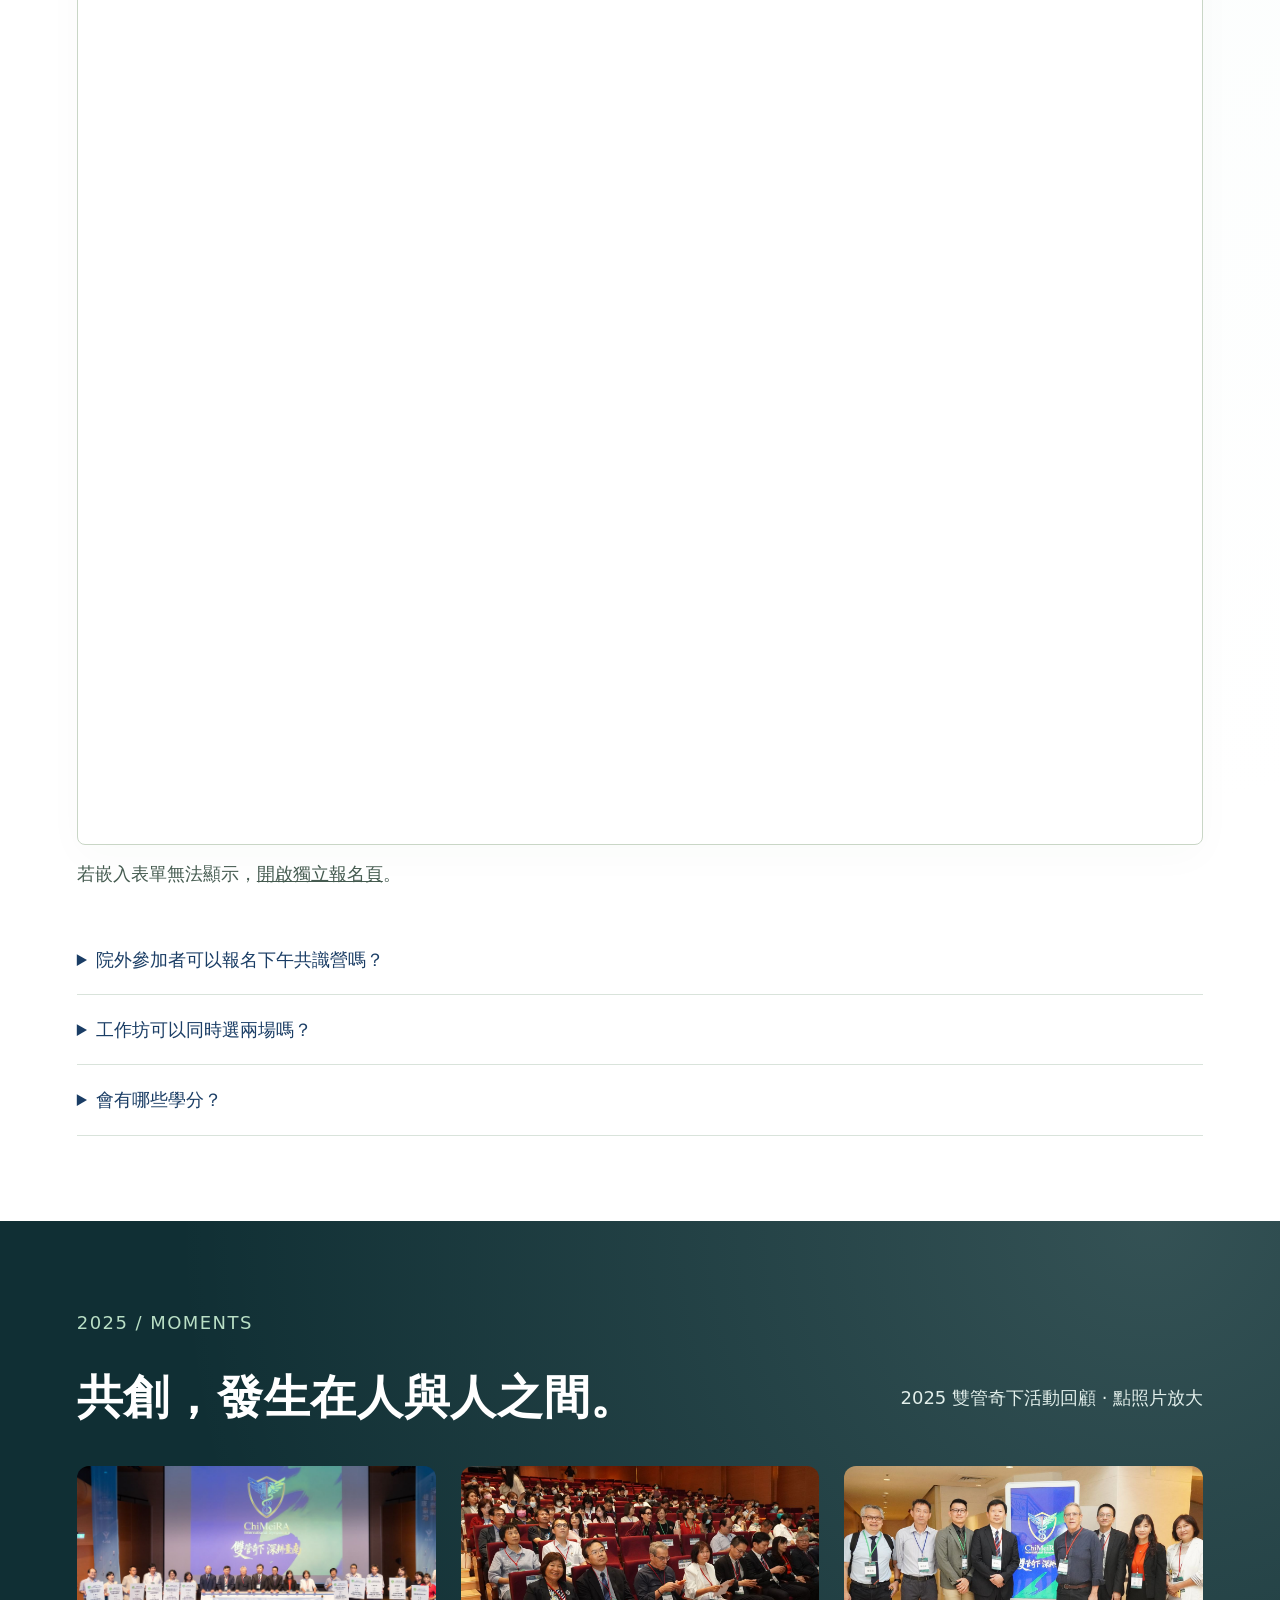
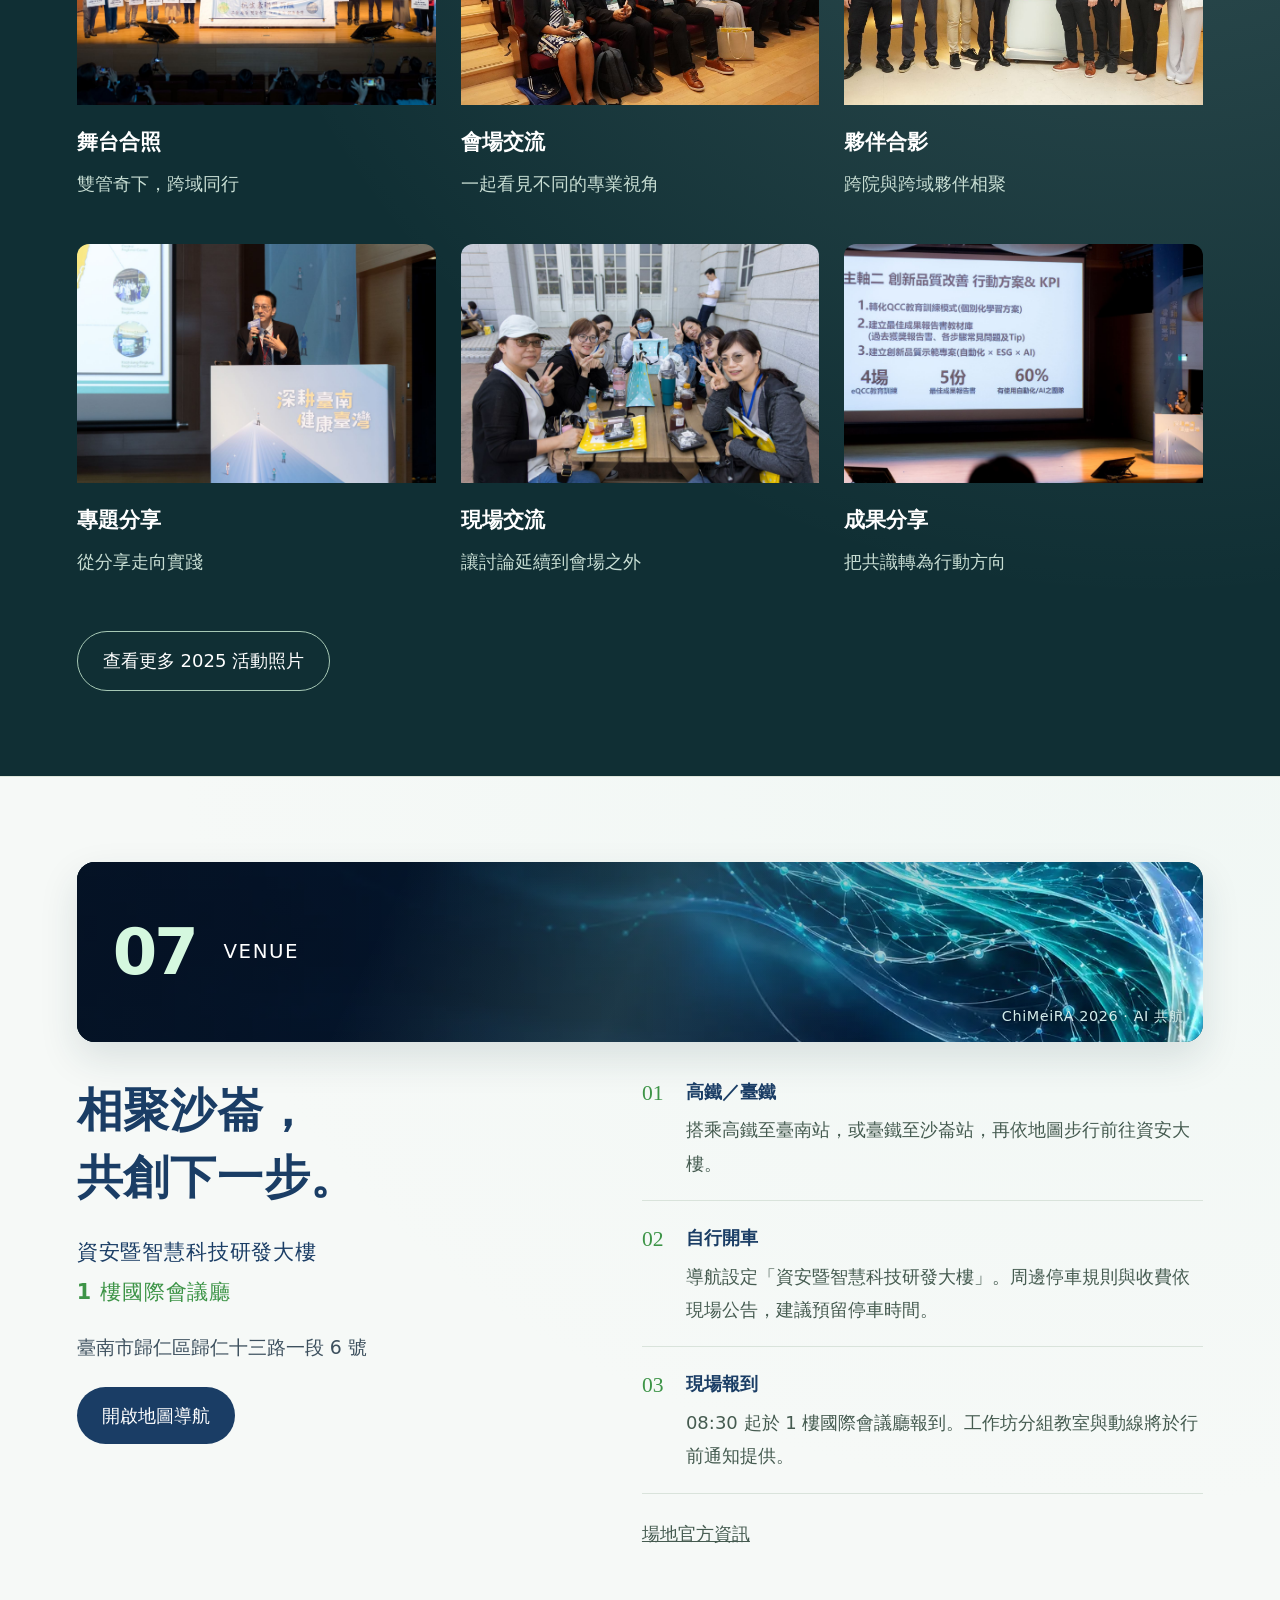
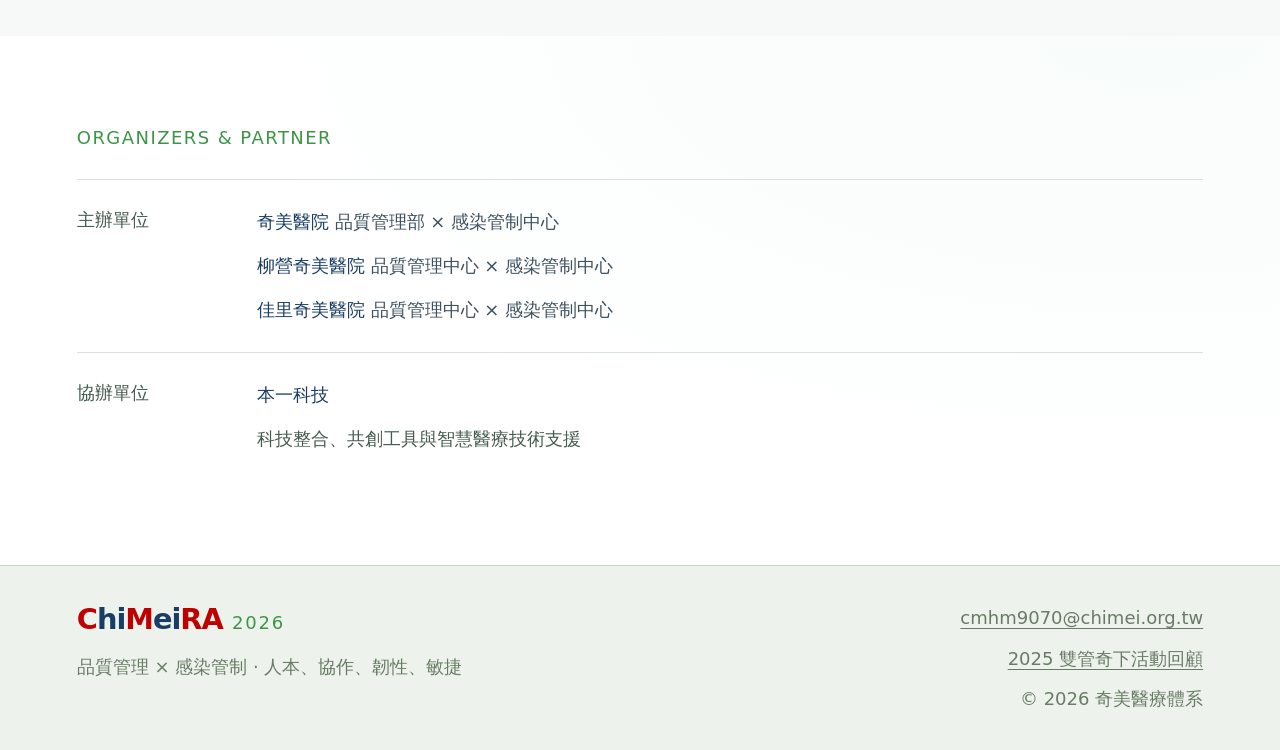
==== commit 312b21f3: "Update workshop C to Say and Listen patient safety communication" ====
--- a/chimeira-2026/index.html
+++ b/chimeira-2026/index.html
@@ -33,7 +33,7 @@
 <div class="agenda-row" data-period="morning"><time>10:20–11:05</time><div><h3>從智慧到永續：AI 如何讓品質管理與感染管制成為持續學習的醫療系統</h3><p>陳世英副院長· Sustainability<br>From Smart to Sustainable: Building a Learning Health System through AI, Quality and Infection Control</p></div><span class="tag">專題演講</span></div>
 
 <div class="agenda-row" data-period="morning"><time>11:05–11:10</time><div><h3>休息與工作坊移動</h3><p>休息 5 分鐘，前往分組教室</p></div><span class="tag">休息</span></div>
-<div class="agenda-row highlight" data-period="morning"><time>11:10–12:30</time><div><h3>三場平行工作坊</h3><p>共創工作坊：A CDSS：智慧抗生素管理 ／ B 病人旅程：智慧品質照護 ／ C 醫療安全：團隊、溝通與AI</p></div><span class="tag">三選一</span></div>
+<div class="agenda-row highlight" data-period="morning"><time>11:10–12:30</time><div><h3>三場平行工作坊</h3><p>共創工作坊：A CDSS：智慧抗生素管理 ／ B 病人旅程：智慧品質照護 ／ C 說與聽｜病安溝通工作坊：如何說出心中的話？</p></div><span class="tag">三選一</span></div>
 <div class="agenda-row" data-period="morning"><time>12:30–13:30</time><div><h3>午休與交流</h3><p>跨院區交流 · 智慧醫療解方交流區</p></div><span class="tag">交流</span></div>
 <div class="agenda-row" data-period="afternoon"><time>13:30–14:30</time><div><h3>院內共識營啟動</h3><p>數位驅動、安全文化、全人照護：討論框架與決策規則</p></div><span class="tag invite">院內共識營</span></div>
 <div class="agenda-row" data-period="afternoon"><time>14:30–15:30</time><div><h3>五組共識討論</h3><p>永康三主軸 ＋ 柳營院區 ＋ 佳里院區（院區主題待定）</p></div><span class="tag invite">院內共識營</span></div>
@@ -45,7 +45,7 @@
 <section id="workshops" class="section workshop-section"><div class="chapter-cover" style="--chapter-image:url(assets/clinical-value-teal-cyan.webp)"><div class="chapter-wash" aria-hidden="true"></div><div class="section-label"><span class="chapter-number">04</span><span class="chapter-topic">WORKSHOPS</span></div><span class="chapter-caption">ChiMeiRA 2026 · AI 共航</span></div><h2>帶著問題來，帶著方案回去。</h2><p class="lead">11:10–12:30 同時進行。每位參與者限選一場；病安工作坊限額 40 名，額滿列入候補。</p><p class="lab-kicker">共創工作坊 · 三個任務，一起解題</p><div class="workshop-grid">
 <article class="workshop"><div class="workshop-letter">A</div><h3>CDSS：智慧抗生素管理</h3><p>從敗血症、培養結果或抗生素降階情境，設計 AI-CDSS 的介入時機與臨床決策流程。</p><ul><li>何時提醒、提醒誰、提供什麼證據</li><li>醫師覆核、例外處理與警示疲勞</li><li>成效與安全指標</li></ul><div class="output"><small>帶走成果</small><b>AI 抗生素管理最小可行流程<br>＋ 3–5 個成效／安全 KPI</b></div><button class="workshop-select" data-workshop="A">選擇工作坊 A</button></article>
 <article class="workshop"><div class="workshop-letter">B</div><h3>病人旅程：智慧品質照護</h3><p>從門診、住院到轉銜返家，找出病人的資訊斷點，以及最值得智慧化的照護接觸點。</p><ul><li>病人旅程與照護摩擦點</li><li>PROM、PREM 與照護結果</li><li>AI 導航與個人化介入</li></ul><div class="output"><small>帶走成果</small><b>未來智慧病人旅程圖<br>＋ 3–6 個月可驗證的 PoC</b></div><button class="workshop-select" data-workshop="B">選擇工作坊 B</button></article>
-<article class="workshop"><div class="workshop-letter">C</div><h3>醫療安全：團隊、溝通與AI</h3><p class="workshop-subject"><span class="capacity-tag">限額 40 名</span></p><p>從事件通報、危急值、跌倒或交班場景，思考如何捕捉弱訊號，以團隊溝通與 AI 支援，共同守護醫療安全。</p><ul><li>安全訊號與高風險情境</li><li>團隊溝通</li><li>工作負荷、自動化偏誤與人工覆核</li></ul><div class="output"><small>帶走成果</small><b>AI 病人安全護欄設計<br>＋ 人因與溝通之系統思考</b></div><button class="workshop-select" data-workshop="C">選擇工作坊 C</button></article>
+<article class="workshop"><div class="workshop-letter">C</div><h3>說與聽｜病安溝通工作坊</h3><p class="workshop-subject"><strong>如何說出心中的話？</strong><br><span class="capacity-tag">限額 40 名</span></p><p>家屬問「為什麼沒有醫師來看？」、你覺得醫囑不對但對方是主治、年輕同仁默默遞了離職單⋯⋯</p><p>溝通失敗多半是擔心說出口的代價太高。但在這裡，說錯沒有代價。</p><ul><li>事件揭露：跟家屬談錯誤與道歉</li><li>即時發聲：攔下一個錯誤醫囑</li><li>如何交班交接不漏接</li><li>跨世代對話的小撇步</li></ul><div class="output"><small>帶走成果</small><b>在顧及「說了會不會出事」的那一刻，有底氣把話說出來</b><br><b>理解、聽懂年輕同仁真正在意的事，讓奇美帶得動、也留得住人</b></div><button class="workshop-select" data-workshop="C">選擇工作坊 C</button></article>
 </div></section>
 <section class="section consensus"><div class="chapter-cover" style="--chapter-image:url(assets/governance-indigo-violet.webp)"><div class="chapter-wash" aria-hidden="true"></div><div class="section-label"><span class="chapter-number">05</span><span class="chapter-topic">CONSENSUS CAMP · INTERNAL PARTICIPANTS</span></div><span class="chapter-caption">ChiMeiRA 2026 · AI 共航</span></div><div class="split"><div><h2>如果明年只能落地<br>一個 AI 能力，<br><span>你會選什麼？</span></h2></div><div><p class="lead">下午共識營供奇美醫療體系三院區院內同仁登記參加，將上午的觀念轉成 2027 共同行動；分組由主辦單位確認。</p><div class="consensus-topics"><span>數位驅動</span><span>安全文化</span><span>全人照護</span><span>柳營院區</span><span>佳里院區</span></div><p>每組提出一個可驗證方案：問題與使用者、AI 介入、安全治理、病人／安全結果及效率指標、負責人，以及 90 天第一步。</p><p class="fine">下午共識營限奇美醫療體系同仁參加，院內同仁登記後仍須由主辦單位確認分組。</p></div></div></section>
 <section id="registration" class="section registration"><div class="chapter-cover" style="--chapter-image:url(assets/sustainability-emerald-gold.webp)"><div class="chapter-wash" aria-hidden="true"></div><div class="section-label"><span class="chapter-number">06</span><span class="chapter-topic">REGISTRATION</span></div><span class="chapter-caption">ChiMeiRA 2026 · AI 共航</span></div><h2>加入這場跨域共創。</h2><div class="registration-types"><article><span class="small-tag">EXTERNAL</span><h3>院外報名</h3><p>全國醫療機構之醫師、護理師、藥師、醫事、品管、病安、感管、資訊及管理人員。</p><b>上午論壇 ＋ 一場工作坊</b></article><article><span class="small-tag">INTERNAL</span><h3>院內報名</h3><p>永康、柳營與佳里奇美同仁；上午採報名制，下午共識營分組由主辦單位確認。</p><b>上午論壇 ＋ 一場工作坊<br>資格確認者參加下午共識營。</b></article></div>
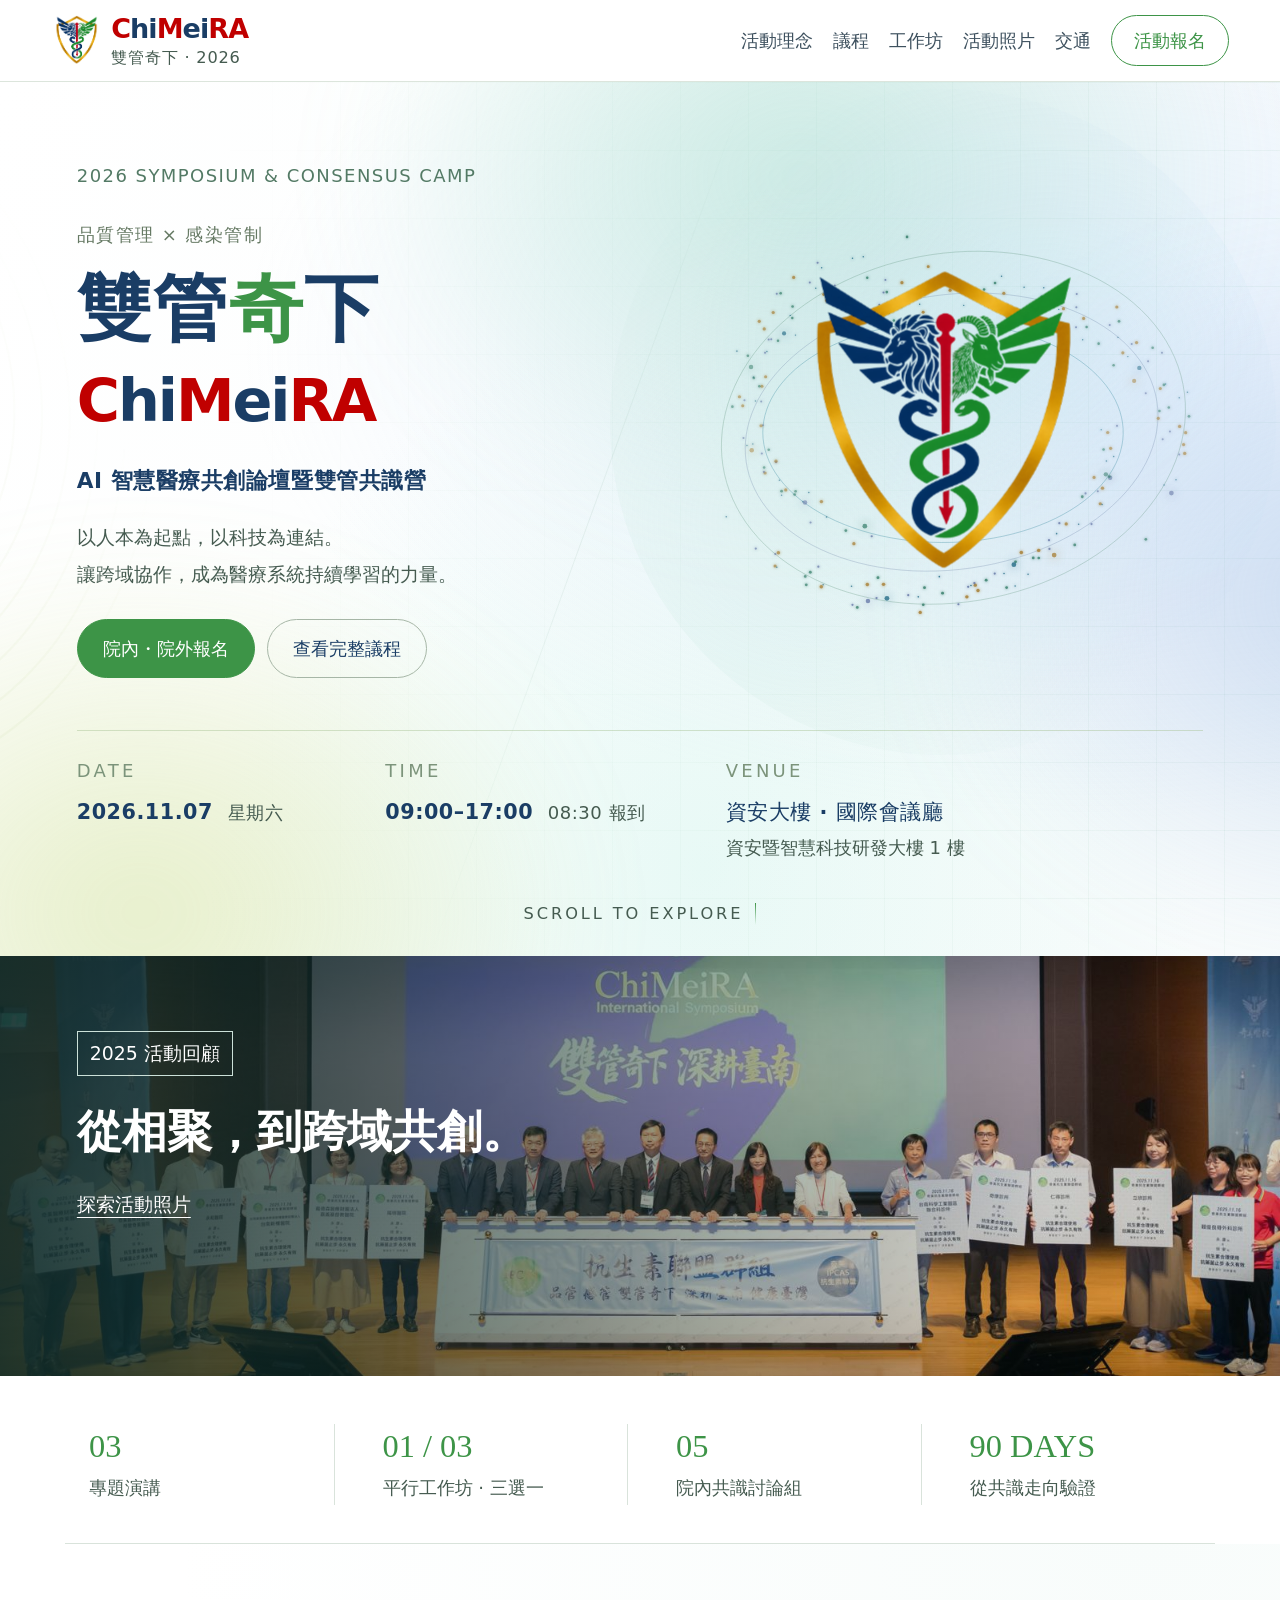
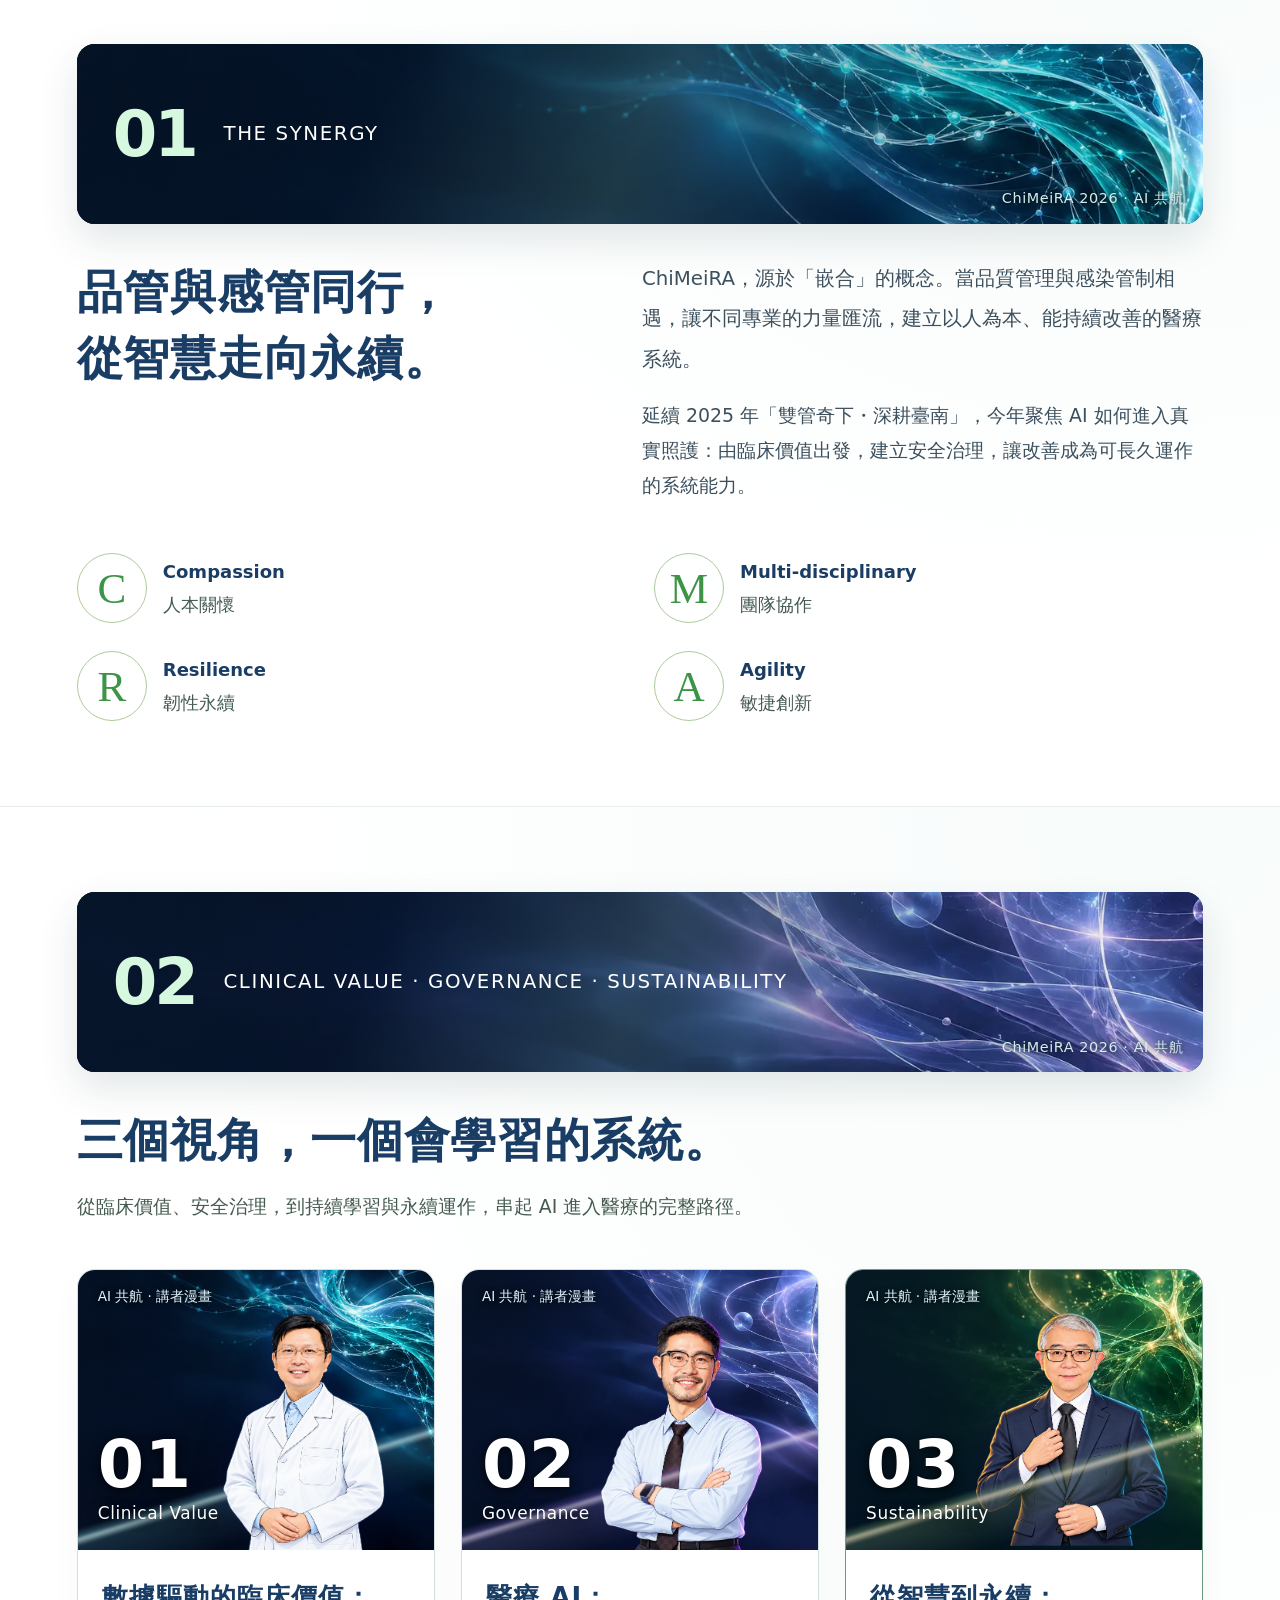
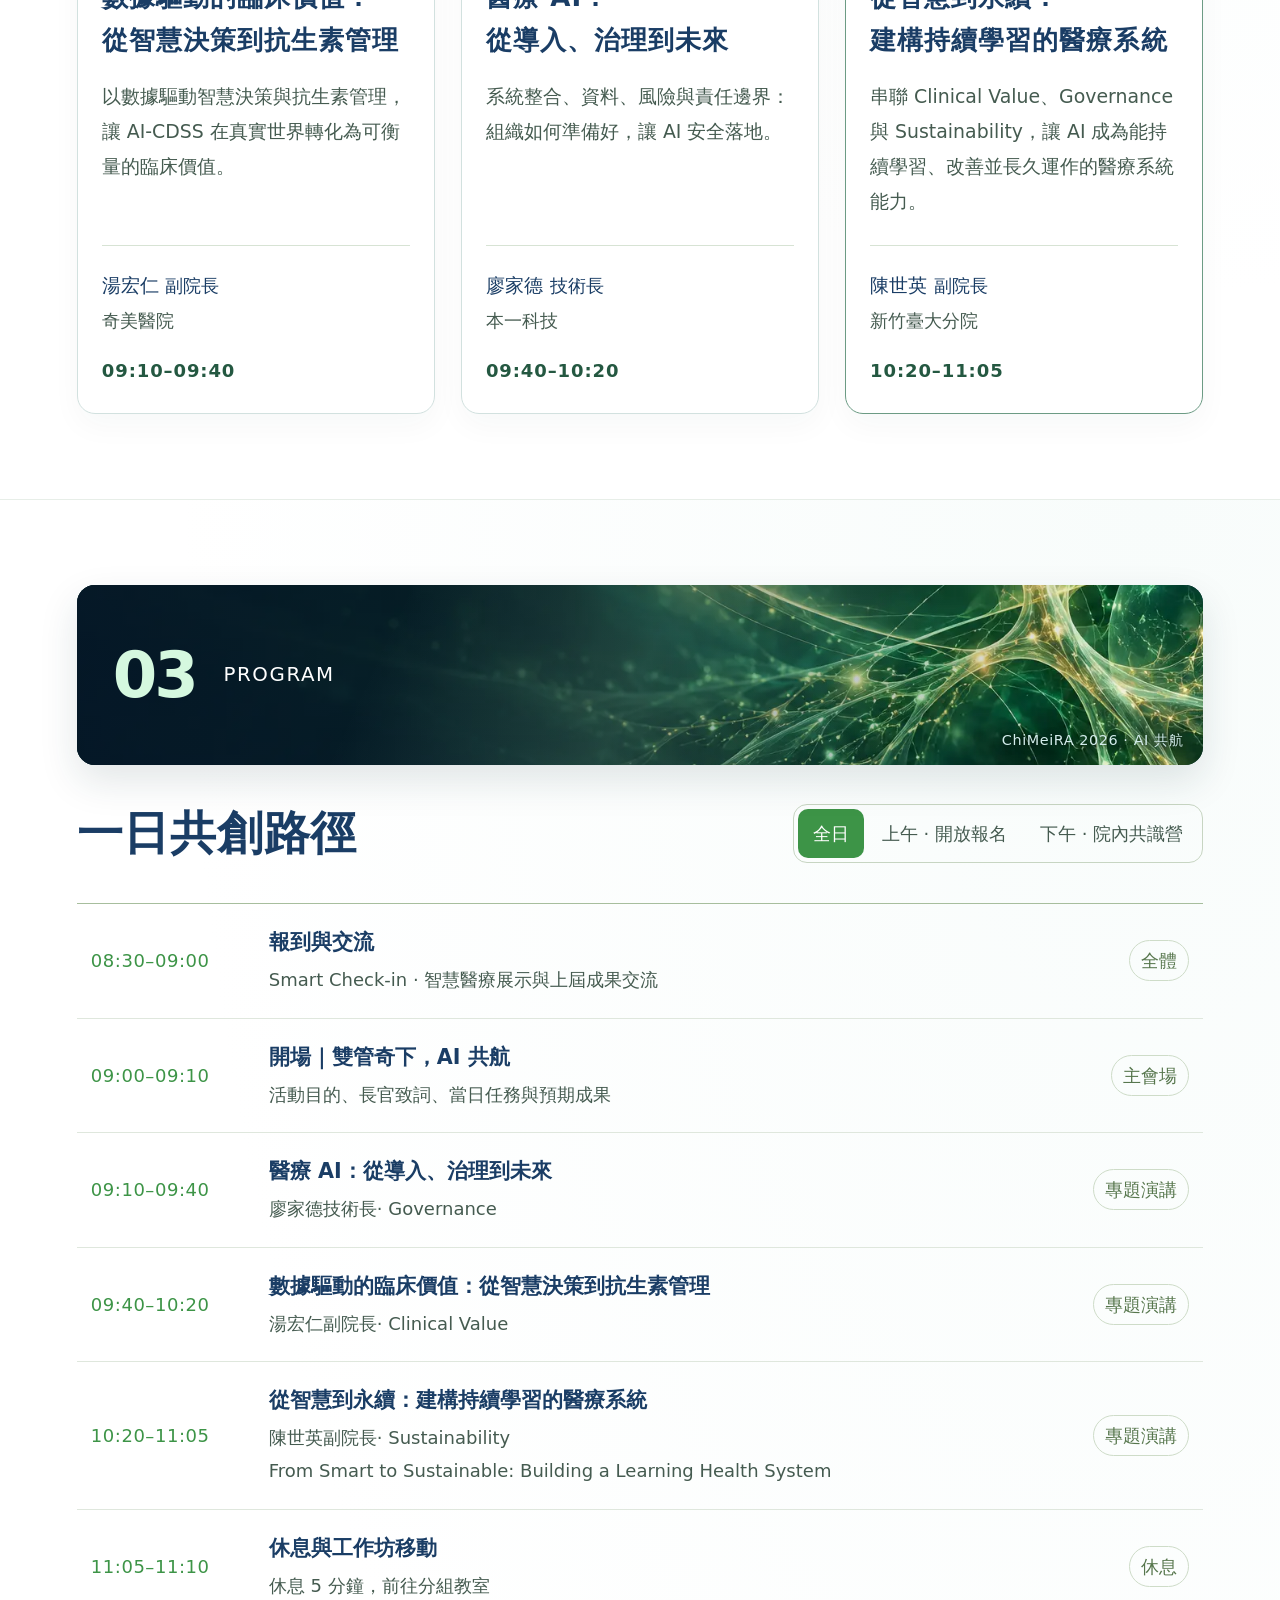
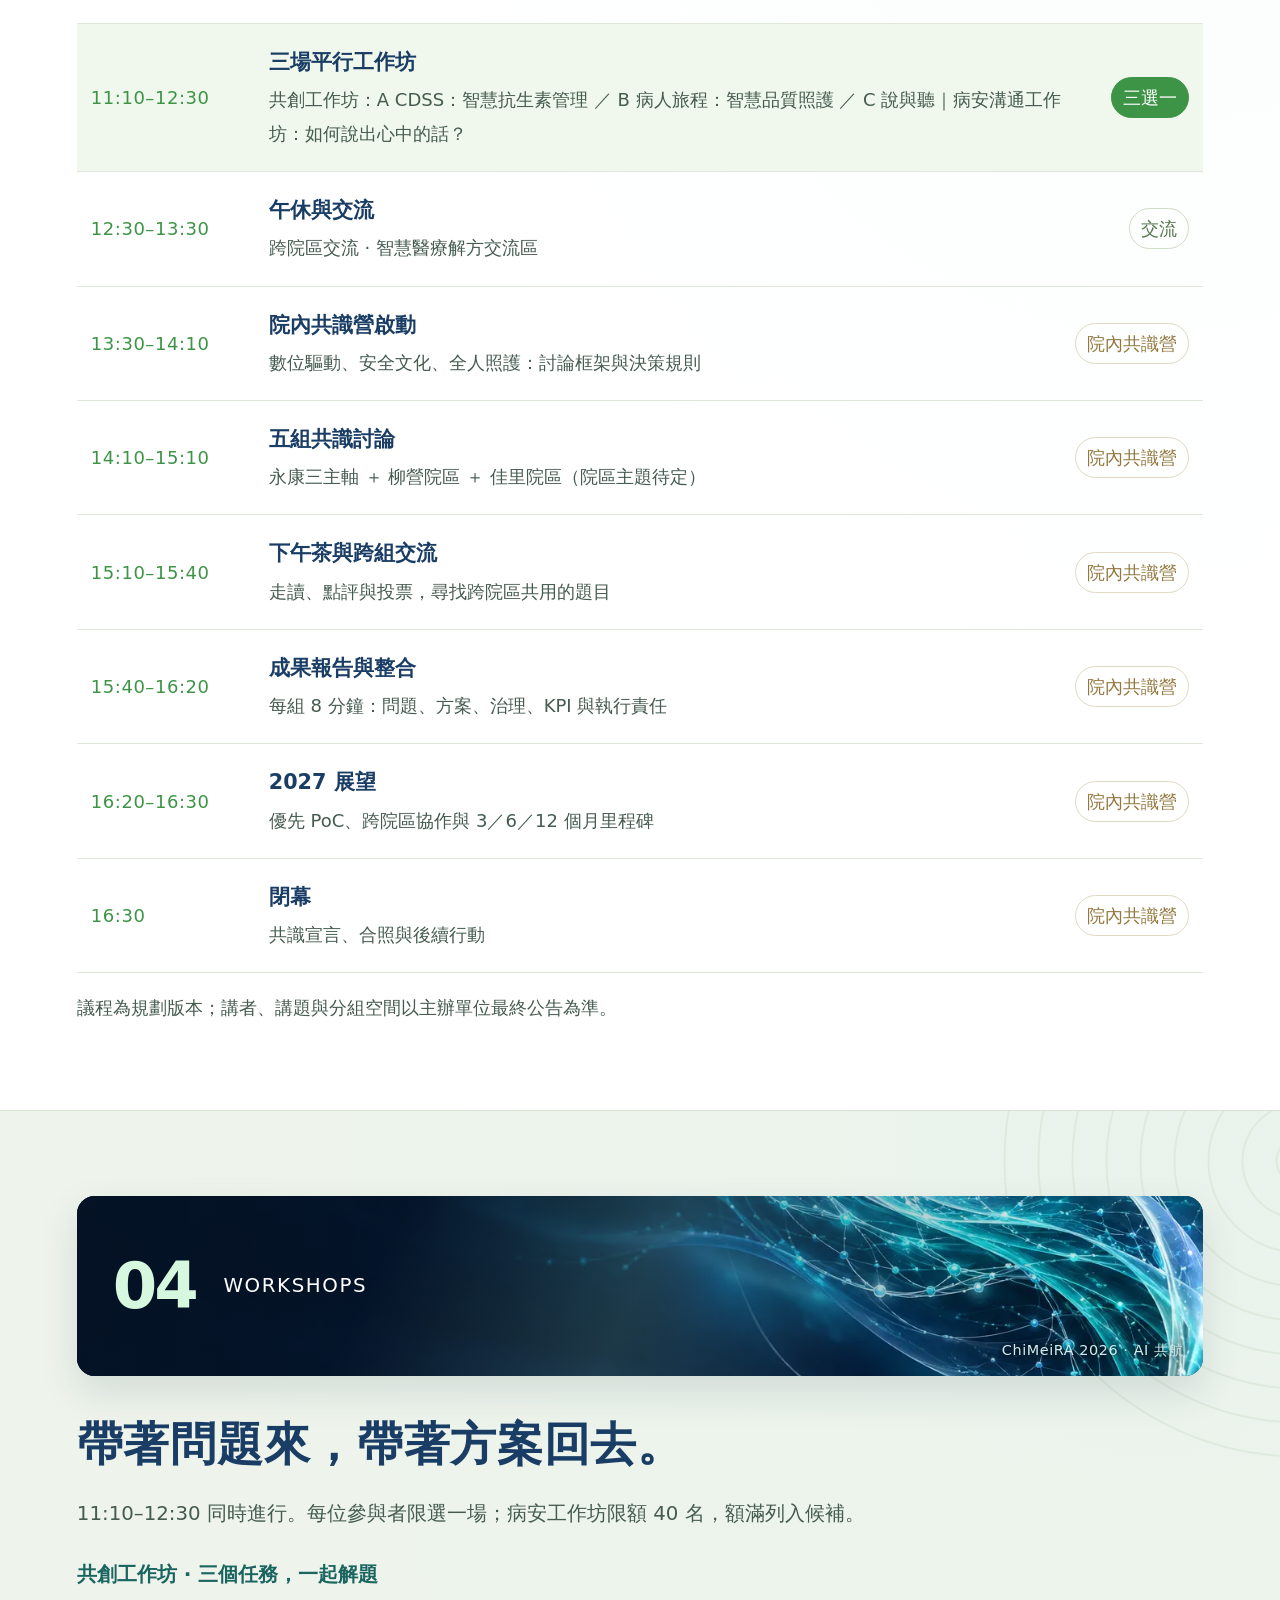
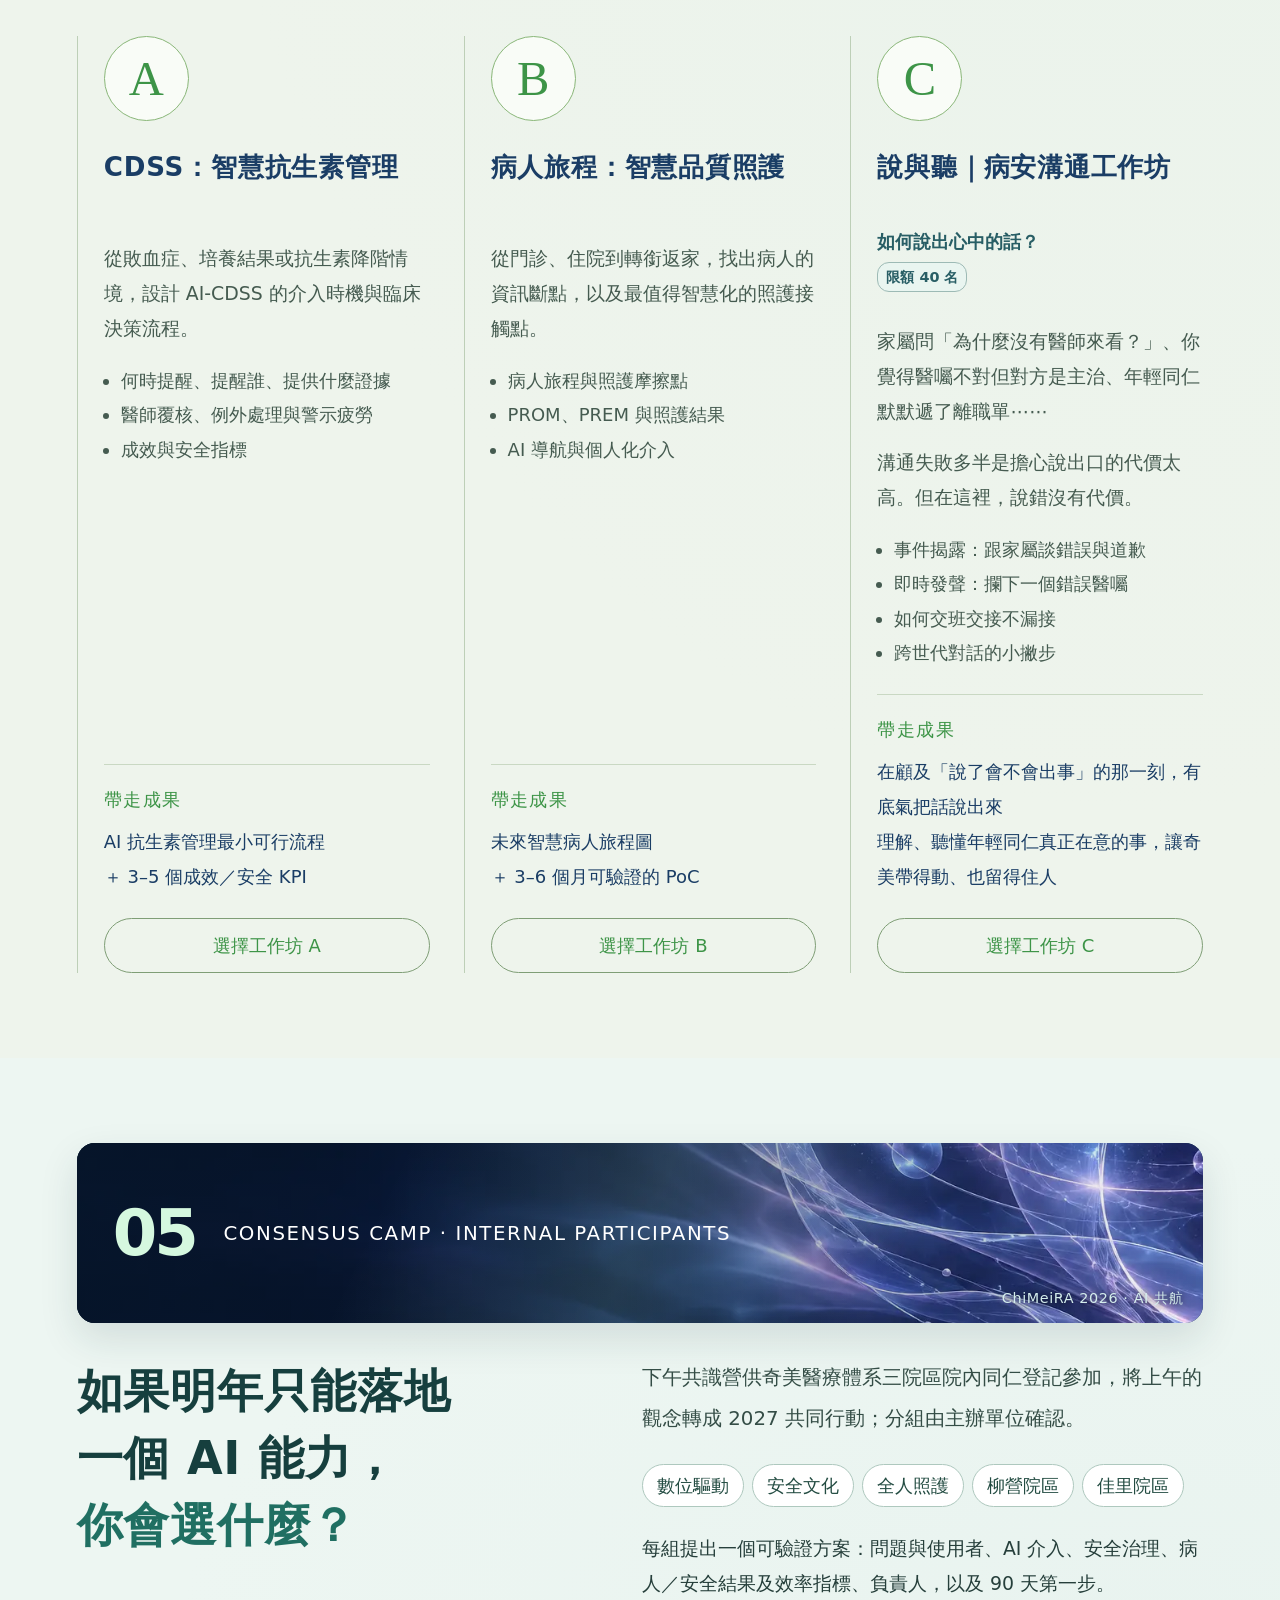
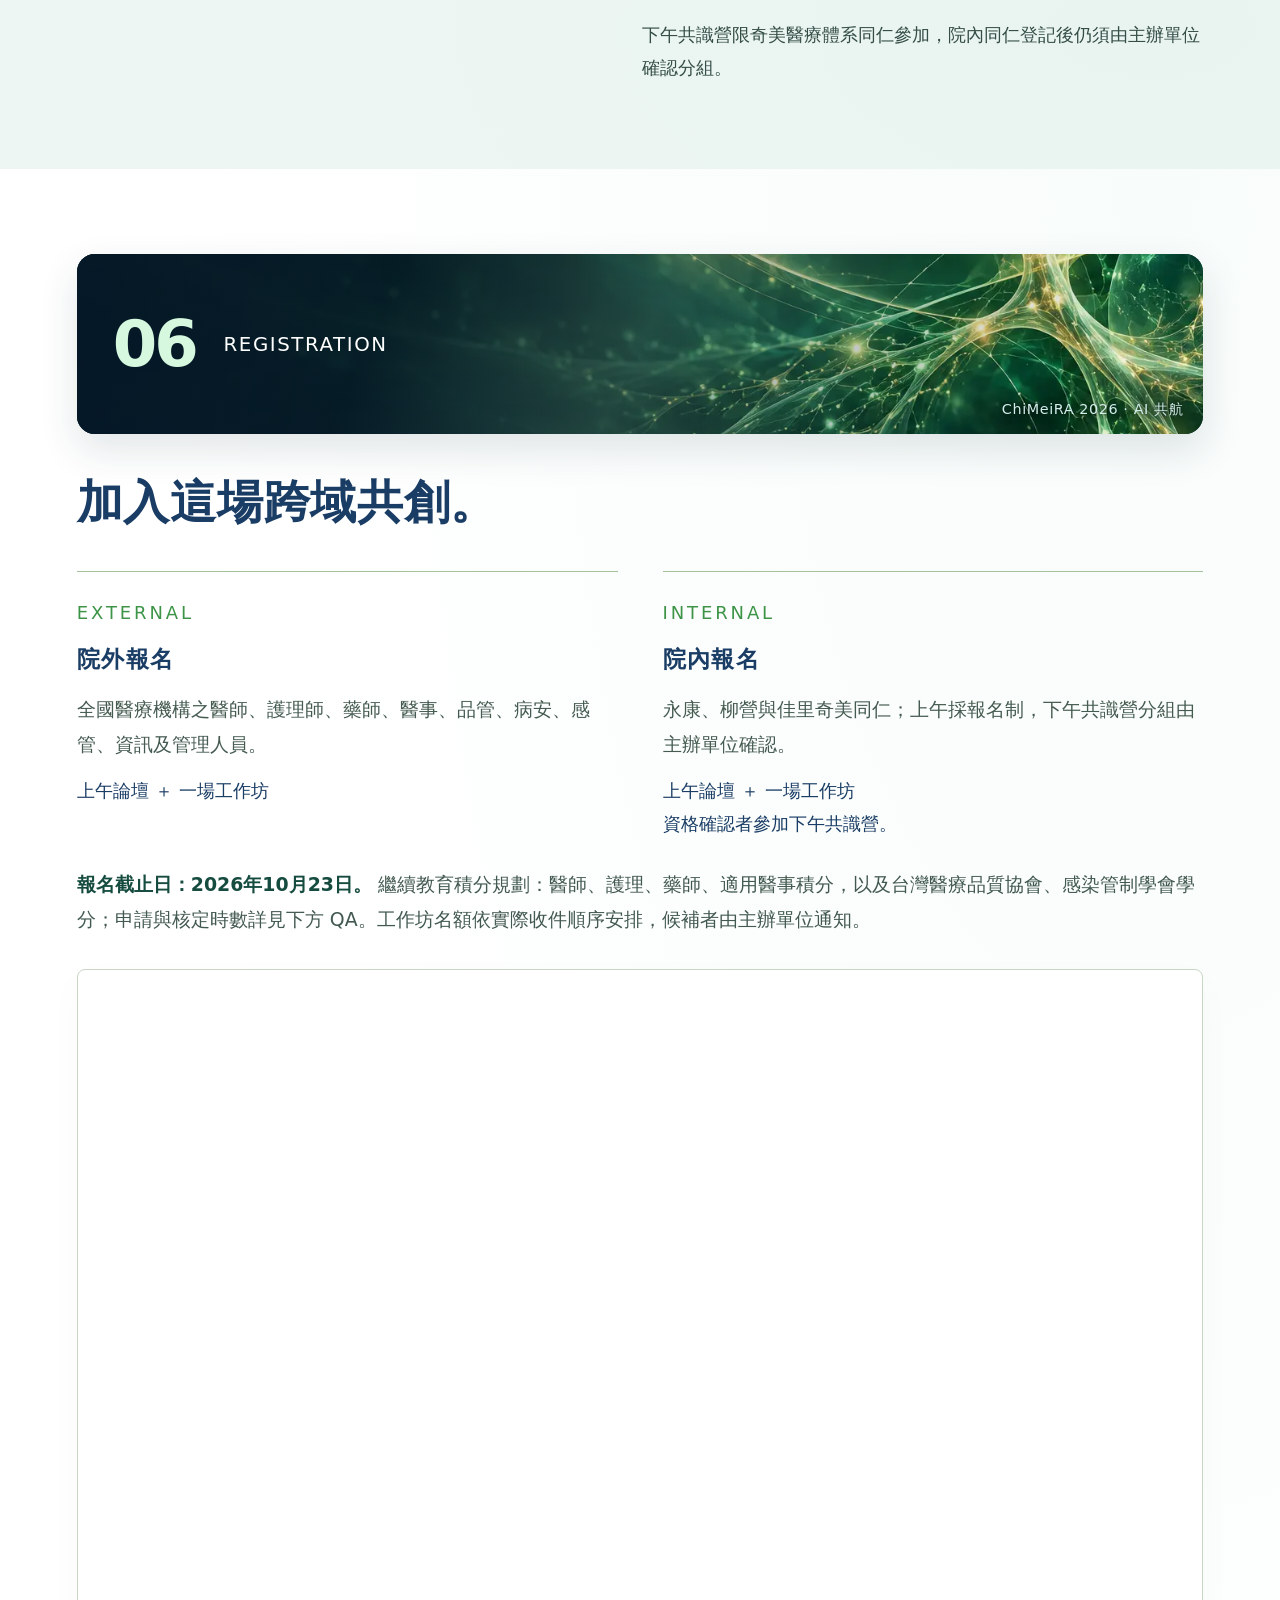
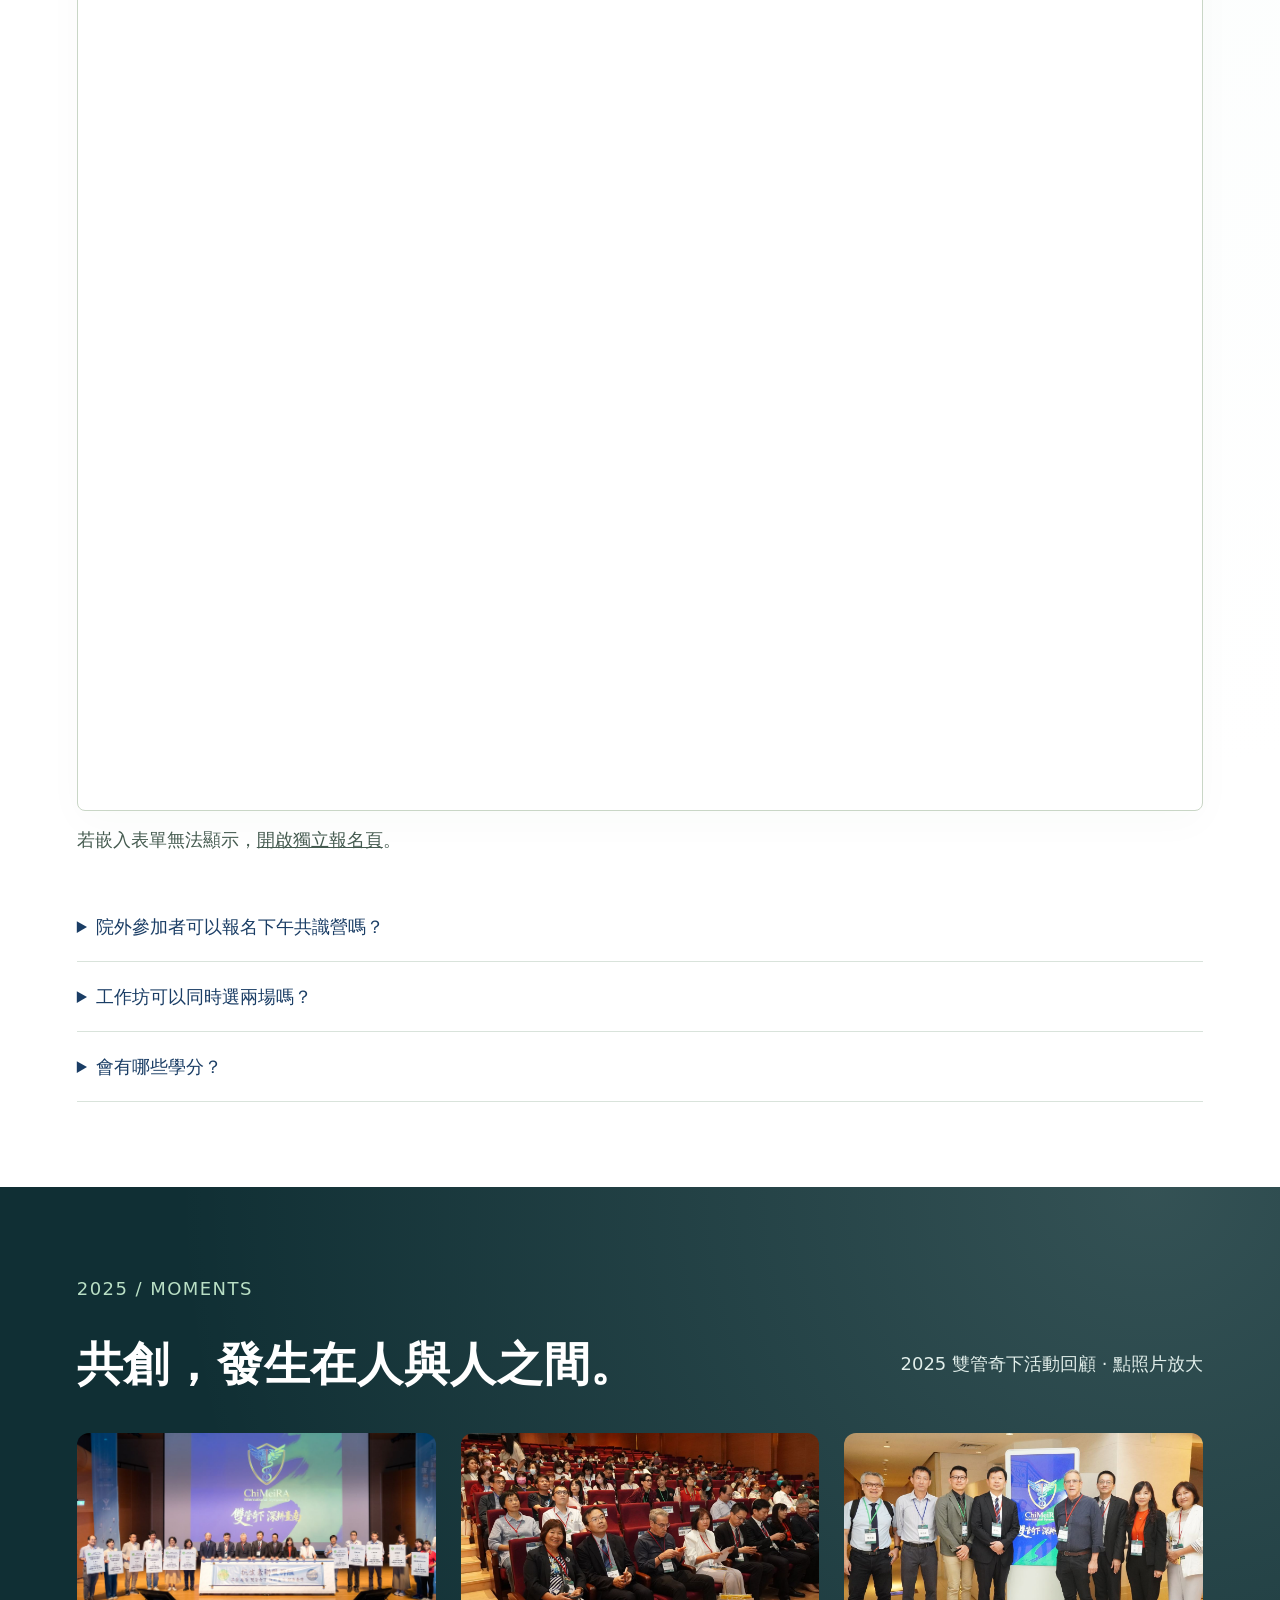
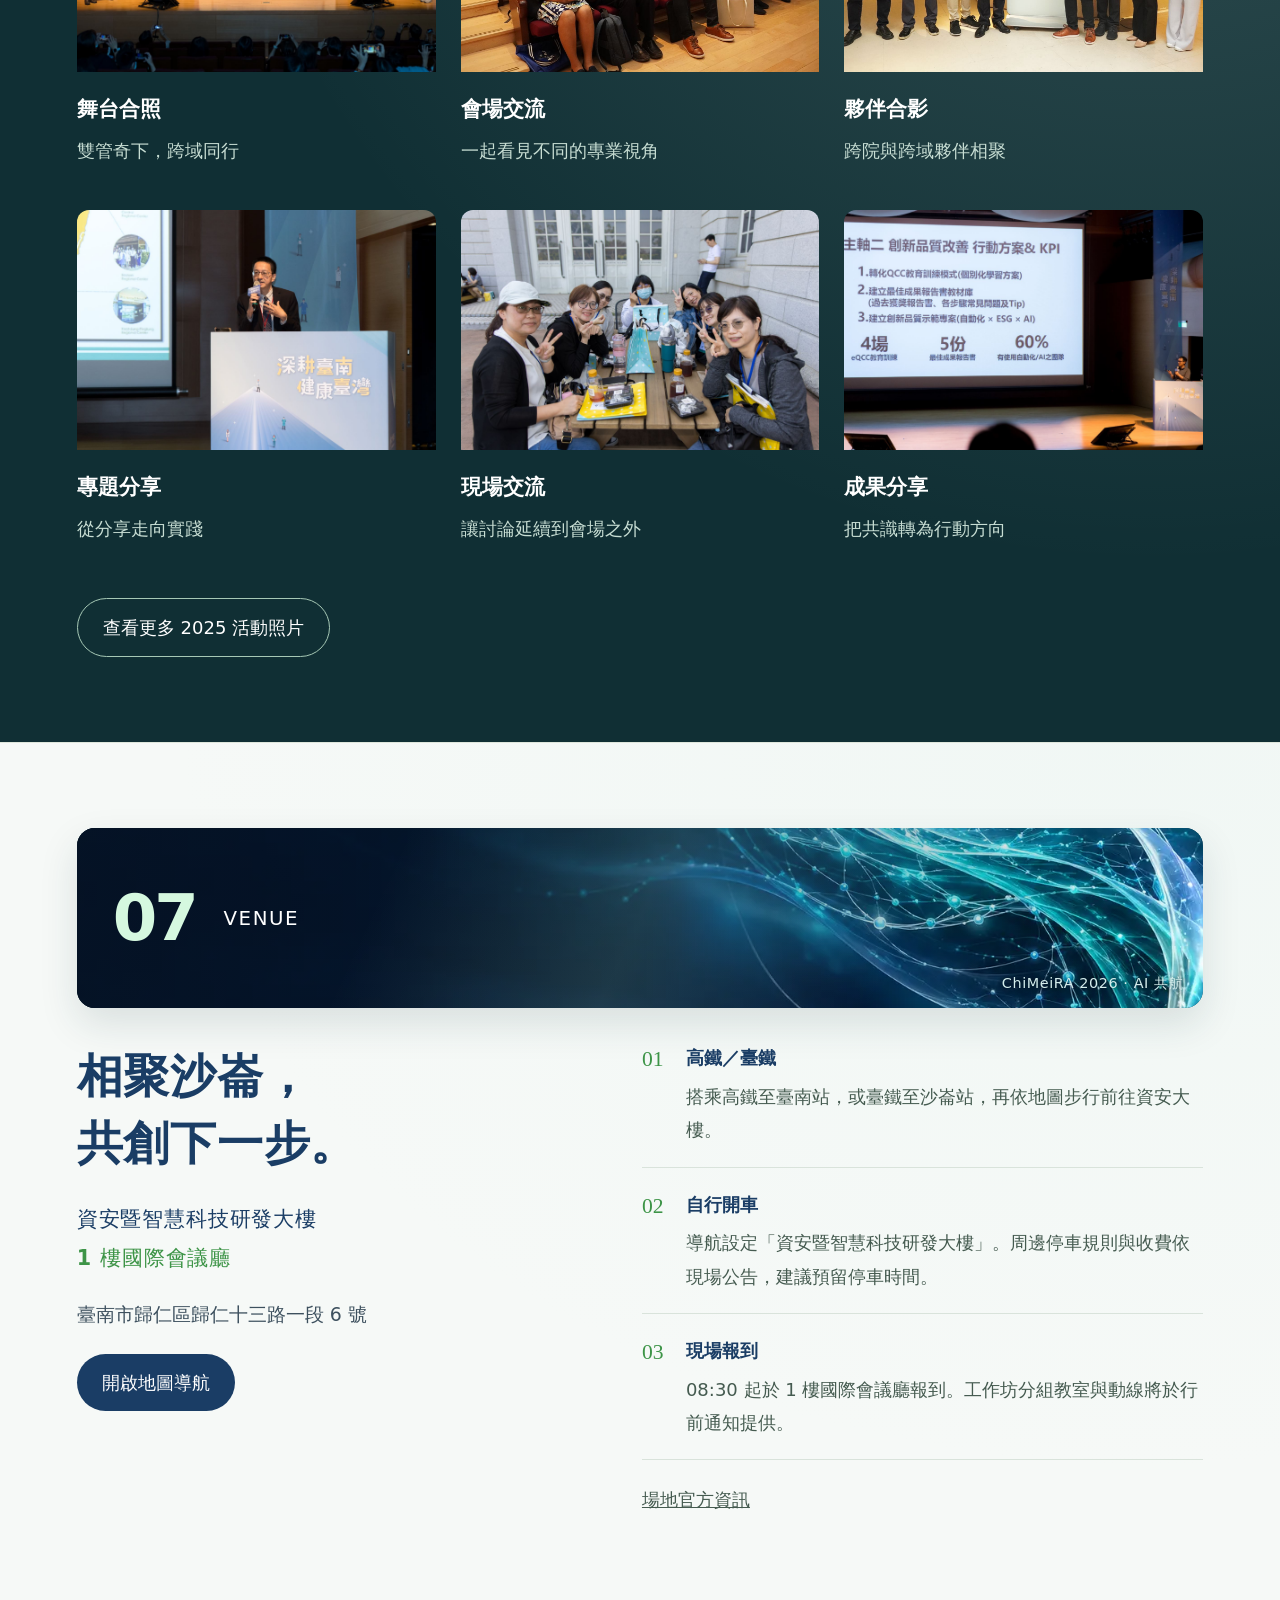
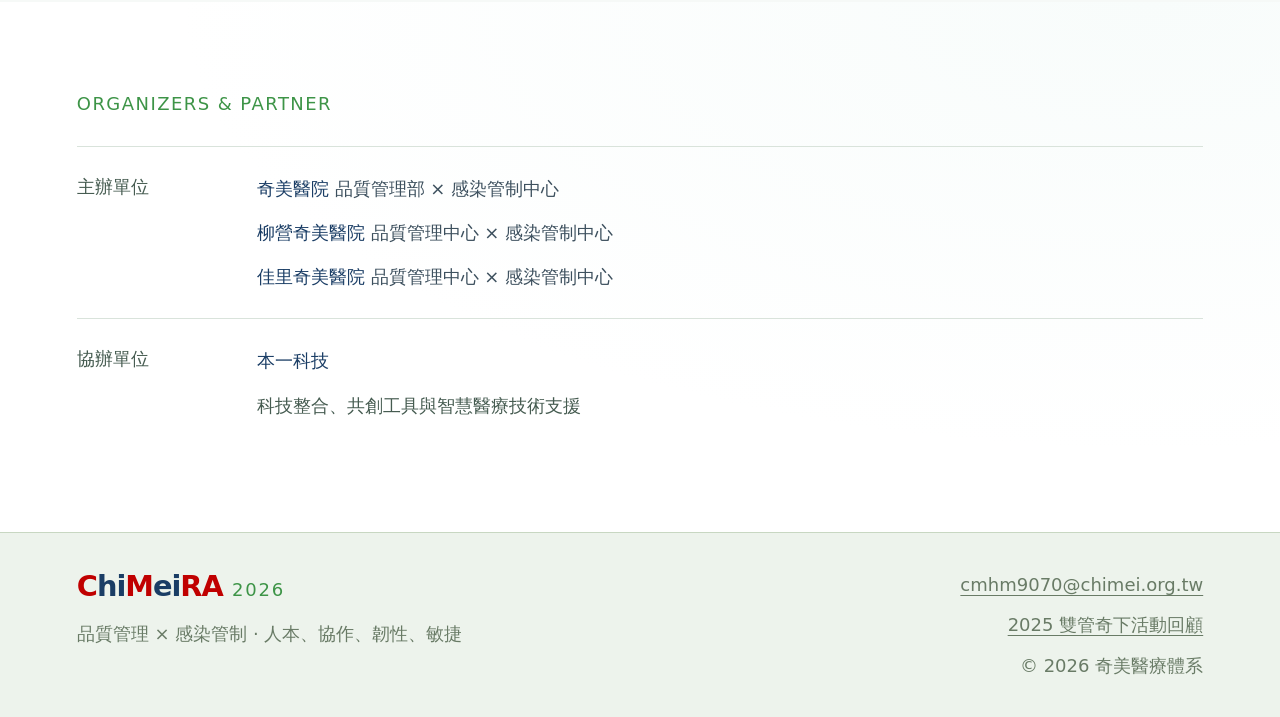
==== commit e4ade088: "Update index.html" ====
--- a/chimeira-2026/index.html
+++ b/chimeira-2026/index.html
@@ -28,19 +28,18 @@
 <div class="agenda">
 <div class="agenda-row" data-period="morning"><time>08:30–09:00</time><div><h3>報到與交流</h3><p>Smart Check-in · 智慧醫療展示與上屆成果交流</p></div><span class="tag">全體</span></div>
 <div class="agenda-row" data-period="morning"><time>09:00–09:10</time><div><h3>開場｜雙管奇下，AI 共航</h3><p>活動目的、長官致詞、當日任務與預期成果</p></div><span class="tag">主會場</span></div>
-<div class="agenda-row" data-period="morning"><time>09:10–09:40</time><div><h3>數據驅動的臨床價值：從智慧決策到抗生素管理</h3><p>湯宏仁副院長· Clinical Value</p></div><span class="tag">專題演講</span></div>
-<div class="agenda-row" data-period="morning"><time>09:40–10:20</time><div><h3>醫療 AI：從導入、治理到未來</h3><p>廖家德技術長· Governance</p></div><span class="tag">專題演講</span></div>
-<div class="agenda-row" data-period="morning"><time>10:20–11:05</time><div><h3>從智慧到永續：AI 如何讓品質管理與感染管制成為持續學習的醫療系統</h3><p>陳世英副院長· Sustainability<br>From Smart to Sustainable: Building a Learning Health System through AI, Quality and Infection Control</p></div><span class="tag">專題演講</span></div>
-
+<div class="agenda-row" data-period="morning"><time>09:10–09:40</time><div><h3>醫療 AI：從導入、治理到未來</h3><p>廖家德技術長· Governance</p></div><span class="tag">專題演講</span></div>
+<div class="agenda-row" data-period="morning"><time>09:40–10:20</time><div><h3>數據驅動的臨床價值：從智慧決策到抗生素管理</h3><p>湯宏仁副院長· Clinical Value</p></div><span class="tag">專題演講</span></div>
+<div class="agenda-row" data-period="morning"><time>10:20–11:05</time><div><h3>從智慧到永續：建構持續學習的醫療系統</h3><p>陳世英副院長· Sustainability<br>From Smart to Sustainable: Building a Learning Health System</p></div><span class="tag">專題演講</span></div>
 <div class="agenda-row" data-period="morning"><time>11:05–11:10</time><div><h3>休息與工作坊移動</h3><p>休息 5 分鐘，前往分組教室</p></div><span class="tag">休息</span></div>
 <div class="agenda-row highlight" data-period="morning"><time>11:10–12:30</time><div><h3>三場平行工作坊</h3><p>共創工作坊：A CDSS：智慧抗生素管理 ／ B 病人旅程：智慧品質照護 ／ C 說與聽｜病安溝通工作坊：如何說出心中的話？</p></div><span class="tag">三選一</span></div>
 <div class="agenda-row" data-period="morning"><time>12:30–13:30</time><div><h3>午休與交流</h3><p>跨院區交流 · 智慧醫療解方交流區</p></div><span class="tag">交流</span></div>
-<div class="agenda-row" data-period="afternoon"><time>13:30–14:30</time><div><h3>院內共識營啟動</h3><p>數位驅動、安全文化、全人照護：討論框架與決策規則</p></div><span class="tag invite">院內共識營</span></div>
-<div class="agenda-row" data-period="afternoon"><time>14:30–15:30</time><div><h3>五組共識討論</h3><p>永康三主軸 ＋ 柳營院區 ＋ 佳里院區（院區主題待定）</p></div><span class="tag invite">院內共識營</span></div>
-<div class="agenda-row" data-period="afternoon"><time>15:30–16:00</time><div><h3>下午茶與跨組交流</h3><p>走讀、點評與投票，尋找跨院區共用的題目</p></div><span class="tag invite">院內共識營</span></div>
-<div class="agenda-row" data-period="afternoon"><time>16:00–16:40</time><div><h3>成果報告與整合</h3><p>每組 8 分鐘：問題、方案、治理、KPI 與執行責任</p></div><span class="tag invite">院內共識營</span></div>
-<div class="agenda-row" data-period="afternoon"><time>16:40–16:50</time><div><h3>2027 展望</h3><p>優先 PoC、跨院區協作與 3／6／12 個月里程碑</p></div><span class="tag invite">院內共識營</span></div>
-<div class="agenda-row" data-period="afternoon"><time>16:50–17:00</time><div><h3>閉幕</h3><p>共識宣言、合照與後續行動</p></div><span class="tag invite">院內共識營</span></div>
+<div class="agenda-row" data-period="afternoon"><time>13:30–14:10</time><div><h3>院內共識營啟動</h3><p>數位驅動、安全文化、全人照護：討論框架與決策規則</p></div><span class="tag invite">院內共識營</span></div>
+<div class="agenda-row" data-period="afternoon"><time>14:10–15:10</time><div><h3>五組共識討論</h3><p>永康三主軸 ＋ 柳營院區 ＋ 佳里院區（院區主題待定）</p></div><span class="tag invite">院內共識營</span></div>
+<div class="agenda-row" data-period="afternoon"><time>15:10–15:40</time><div><h3>下午茶與跨組交流</h3><p>走讀、點評與投票，尋找跨院區共用的題目</p></div><span class="tag invite">院內共識營</span></div>
+<div class="agenda-row" data-period="afternoon"><time>15:40–16:20</time><div><h3>成果報告與整合</h3><p>每組 8 分鐘：問題、方案、治理、KPI 與執行責任</p></div><span class="tag invite">院內共識營</span></div>
+<div class="agenda-row" data-period="afternoon"><time>16:20–16:30</time><div><h3>2027 展望</h3><p>優先 PoC、跨院區協作與 3／6／12 個月里程碑</p></div><span class="tag invite">院內共識營</span></div>
+<div class="agenda-row" data-period="afternoon"><time>16:30</time><div><h3>閉幕</h3><p>共識宣言、合照與後續行動</p></div><span class="tag invite">院內共識營</span></div>
 </div><p class="muted fine">議程為規劃版本；講者、講題與分組空間以主辦單位最終公告為準。</p></section>
 <section id="workshops" class="section workshop-section"><div class="chapter-cover" style="--chapter-image:url(assets/clinical-value-teal-cyan.webp)"><div class="chapter-wash" aria-hidden="true"></div><div class="section-label"><span class="chapter-number">04</span><span class="chapter-topic">WORKSHOPS</span></div><span class="chapter-caption">ChiMeiRA 2026 · AI 共航</span></div><h2>帶著問題來，帶著方案回去。</h2><p class="lead">11:10–12:30 同時進行。每位參與者限選一場；病安工作坊限額 40 名，額滿列入候補。</p><p class="lab-kicker">共創工作坊 · 三個任務，一起解題</p><div class="workshop-grid">
 <article class="workshop"><div class="workshop-letter">A</div><h3>CDSS：智慧抗生素管理</h3><p>從敗血症、培養結果或抗生素降階情境，設計 AI-CDSS 的介入時機與臨床決策流程。</p><ul><li>何時提醒、提醒誰、提供什麼證據</li><li>醫師覆核、例外處理與警示疲勞</li><li>成效與安全指標</li></ul><div class="output"><small>帶走成果</small><b>AI 抗生素管理最小可行流程<br>＋ 3–5 個成效／安全 KPI</b></div><button class="workshop-select" data-workshop="A">選擇工作坊 A</button></article>
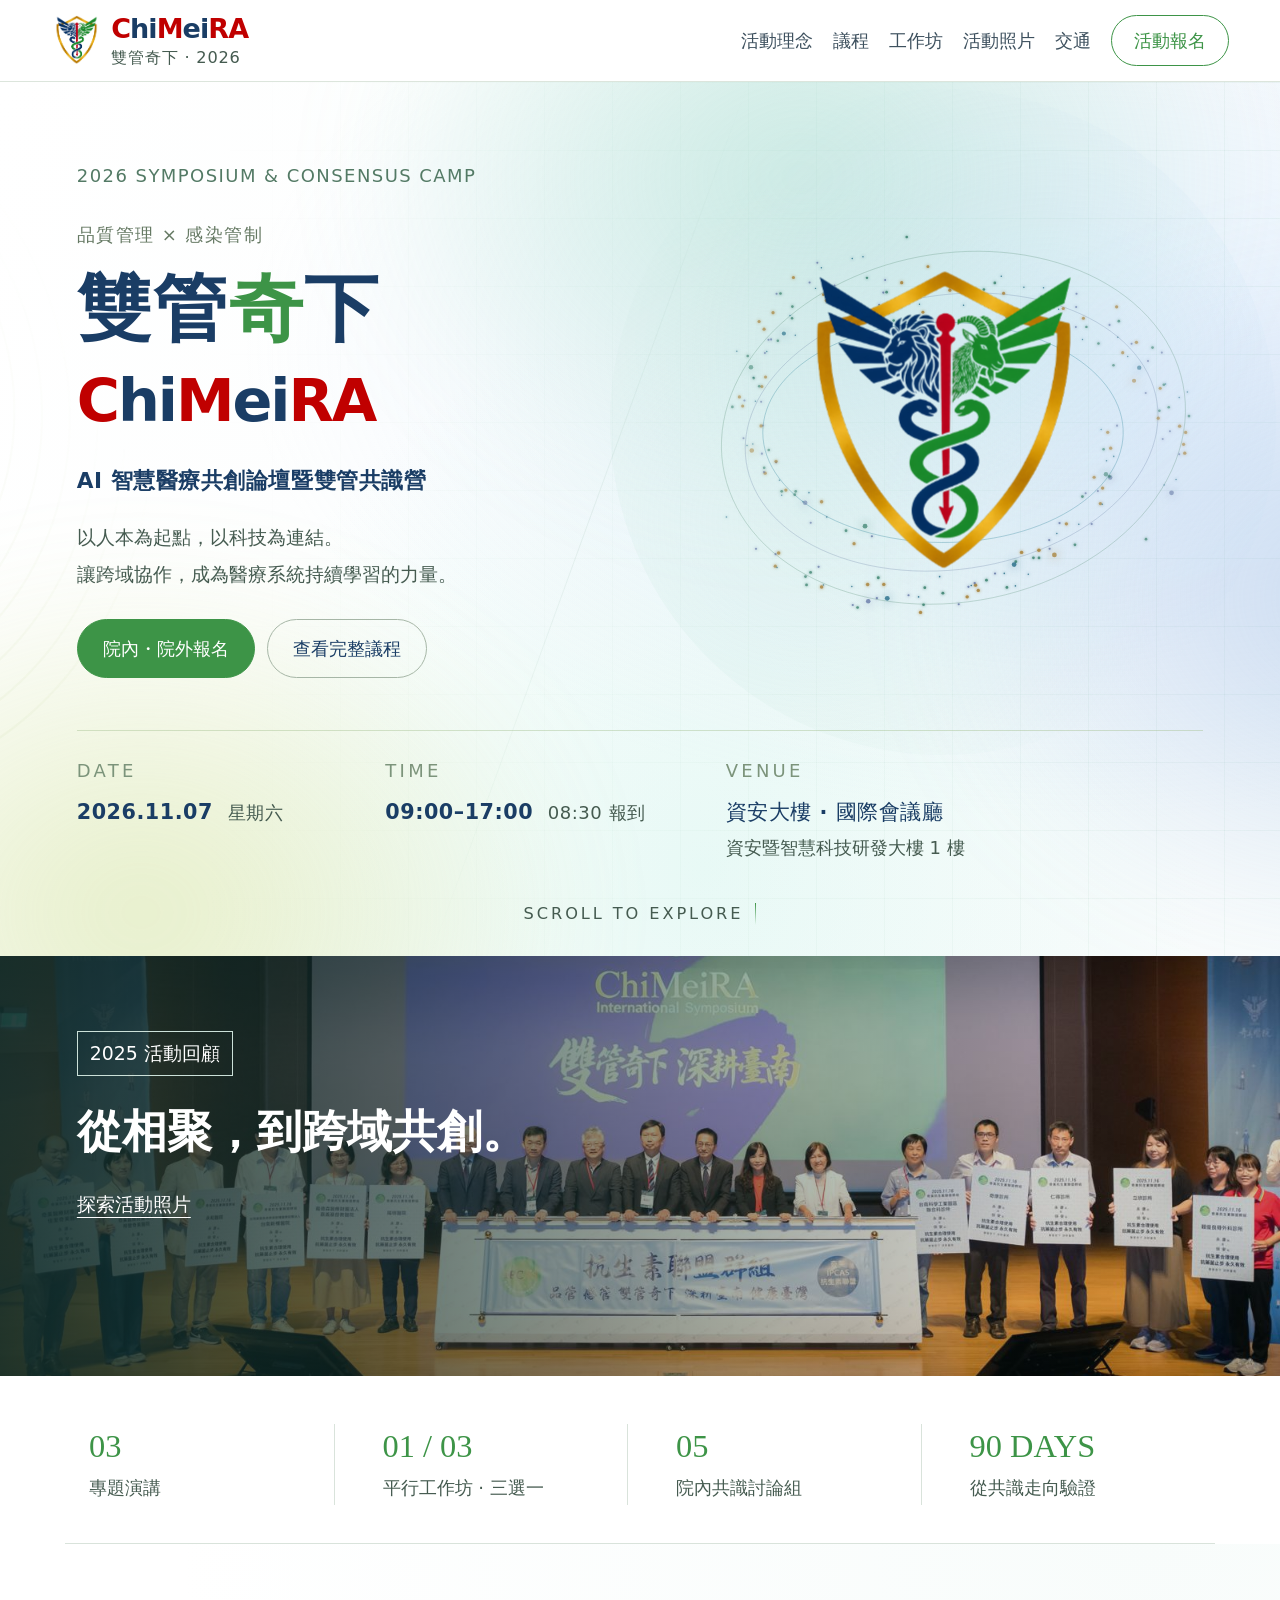
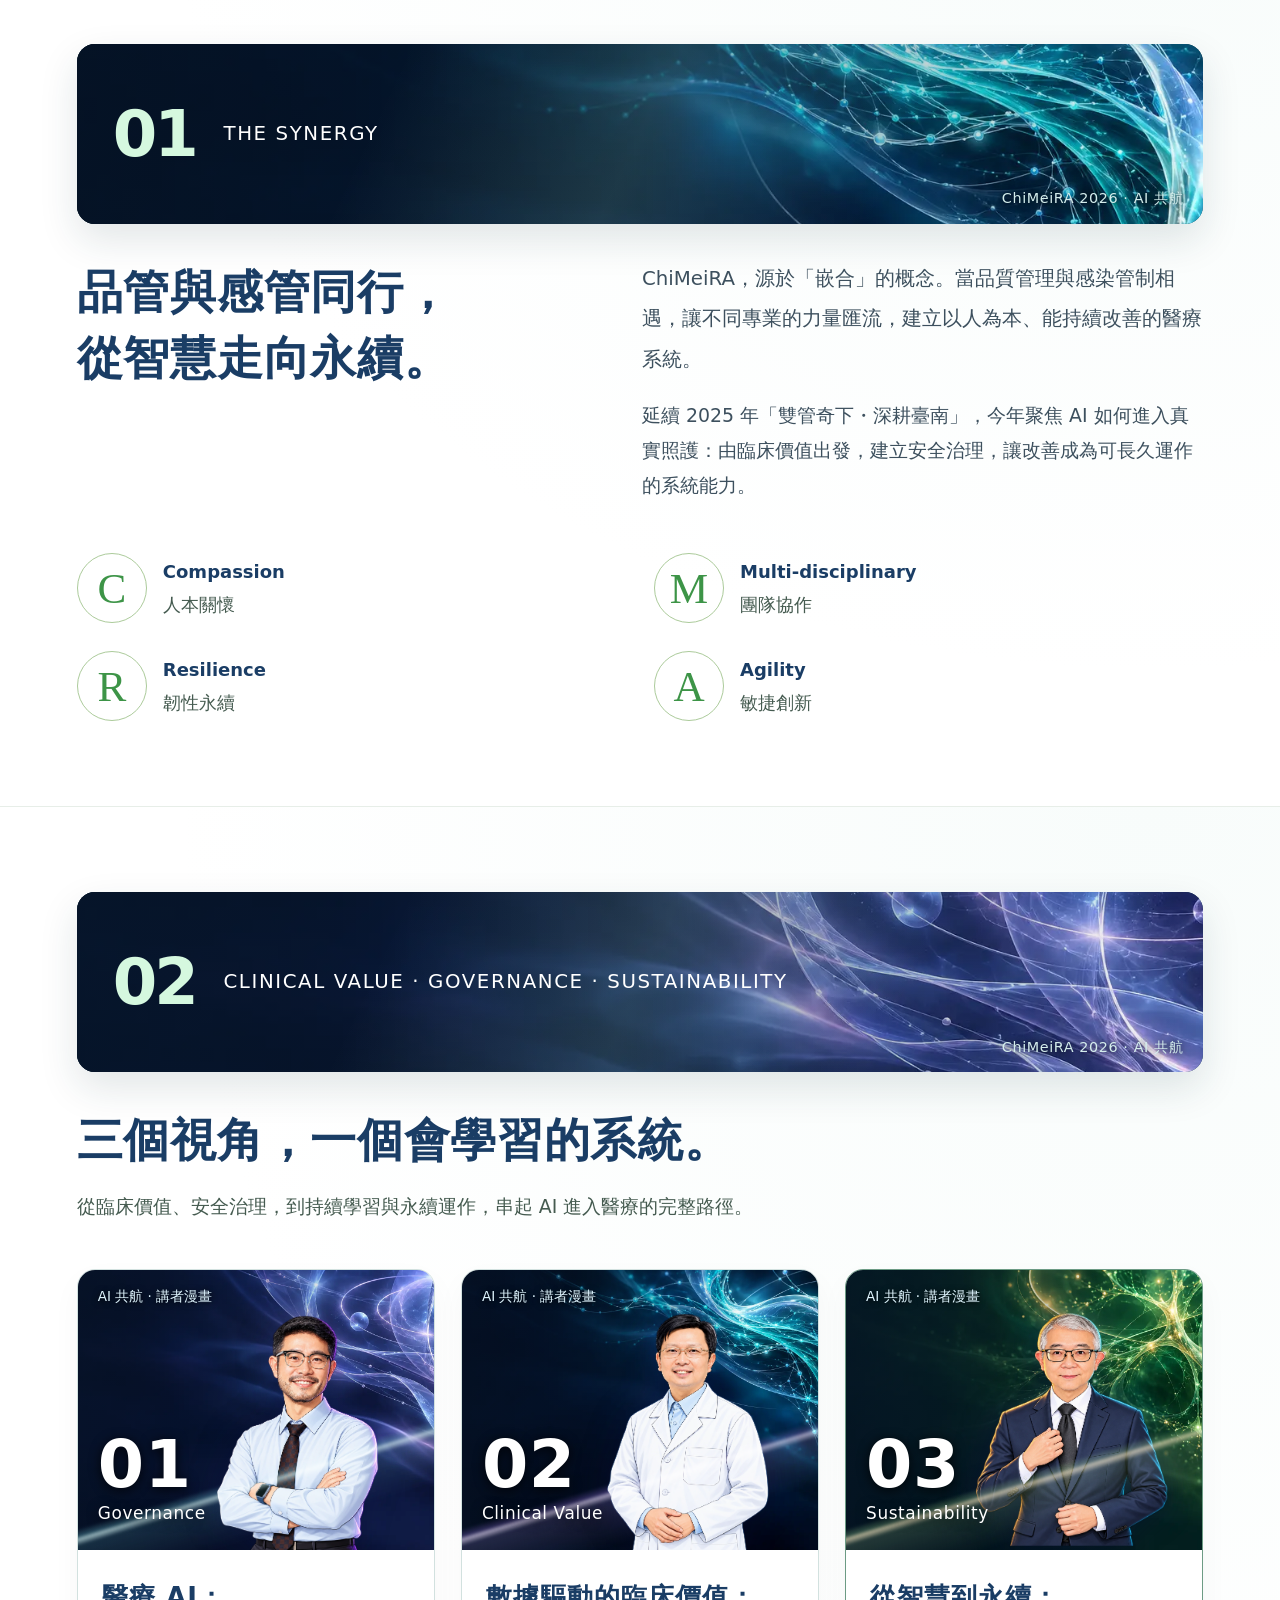
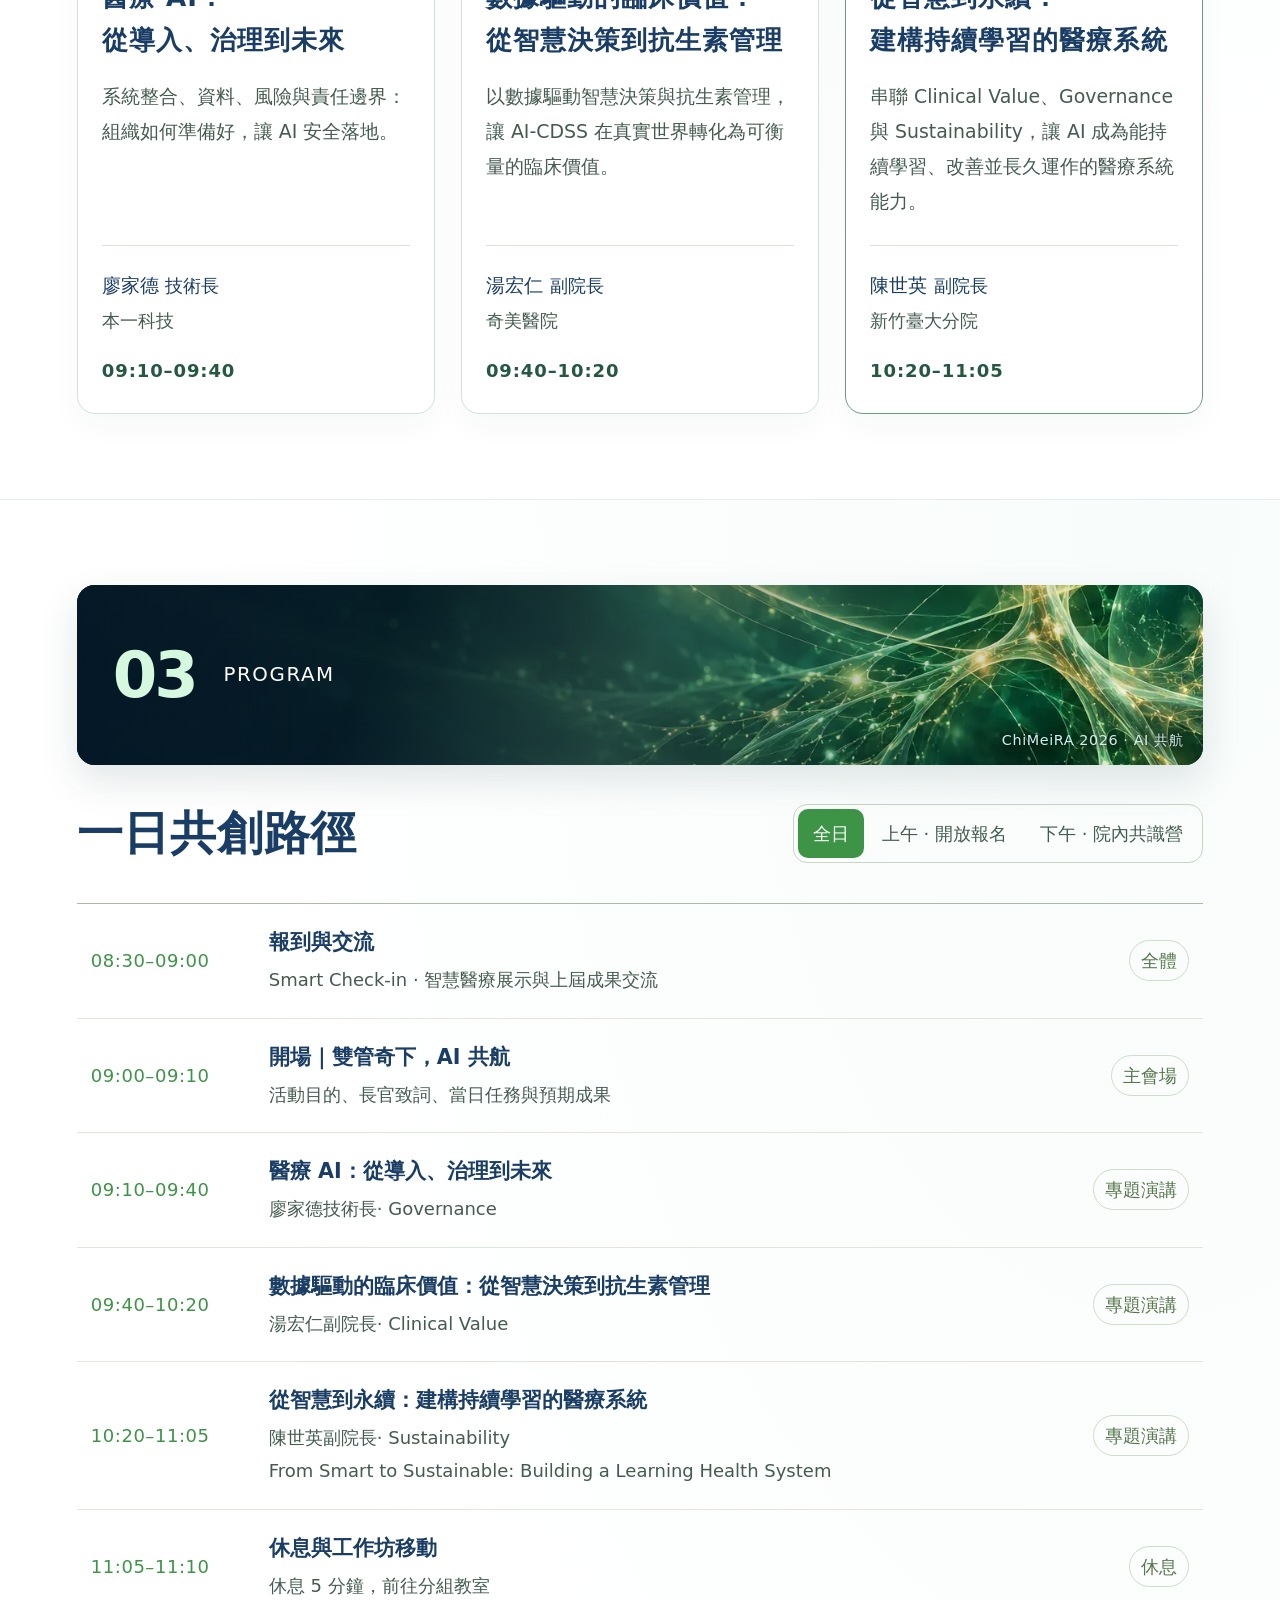
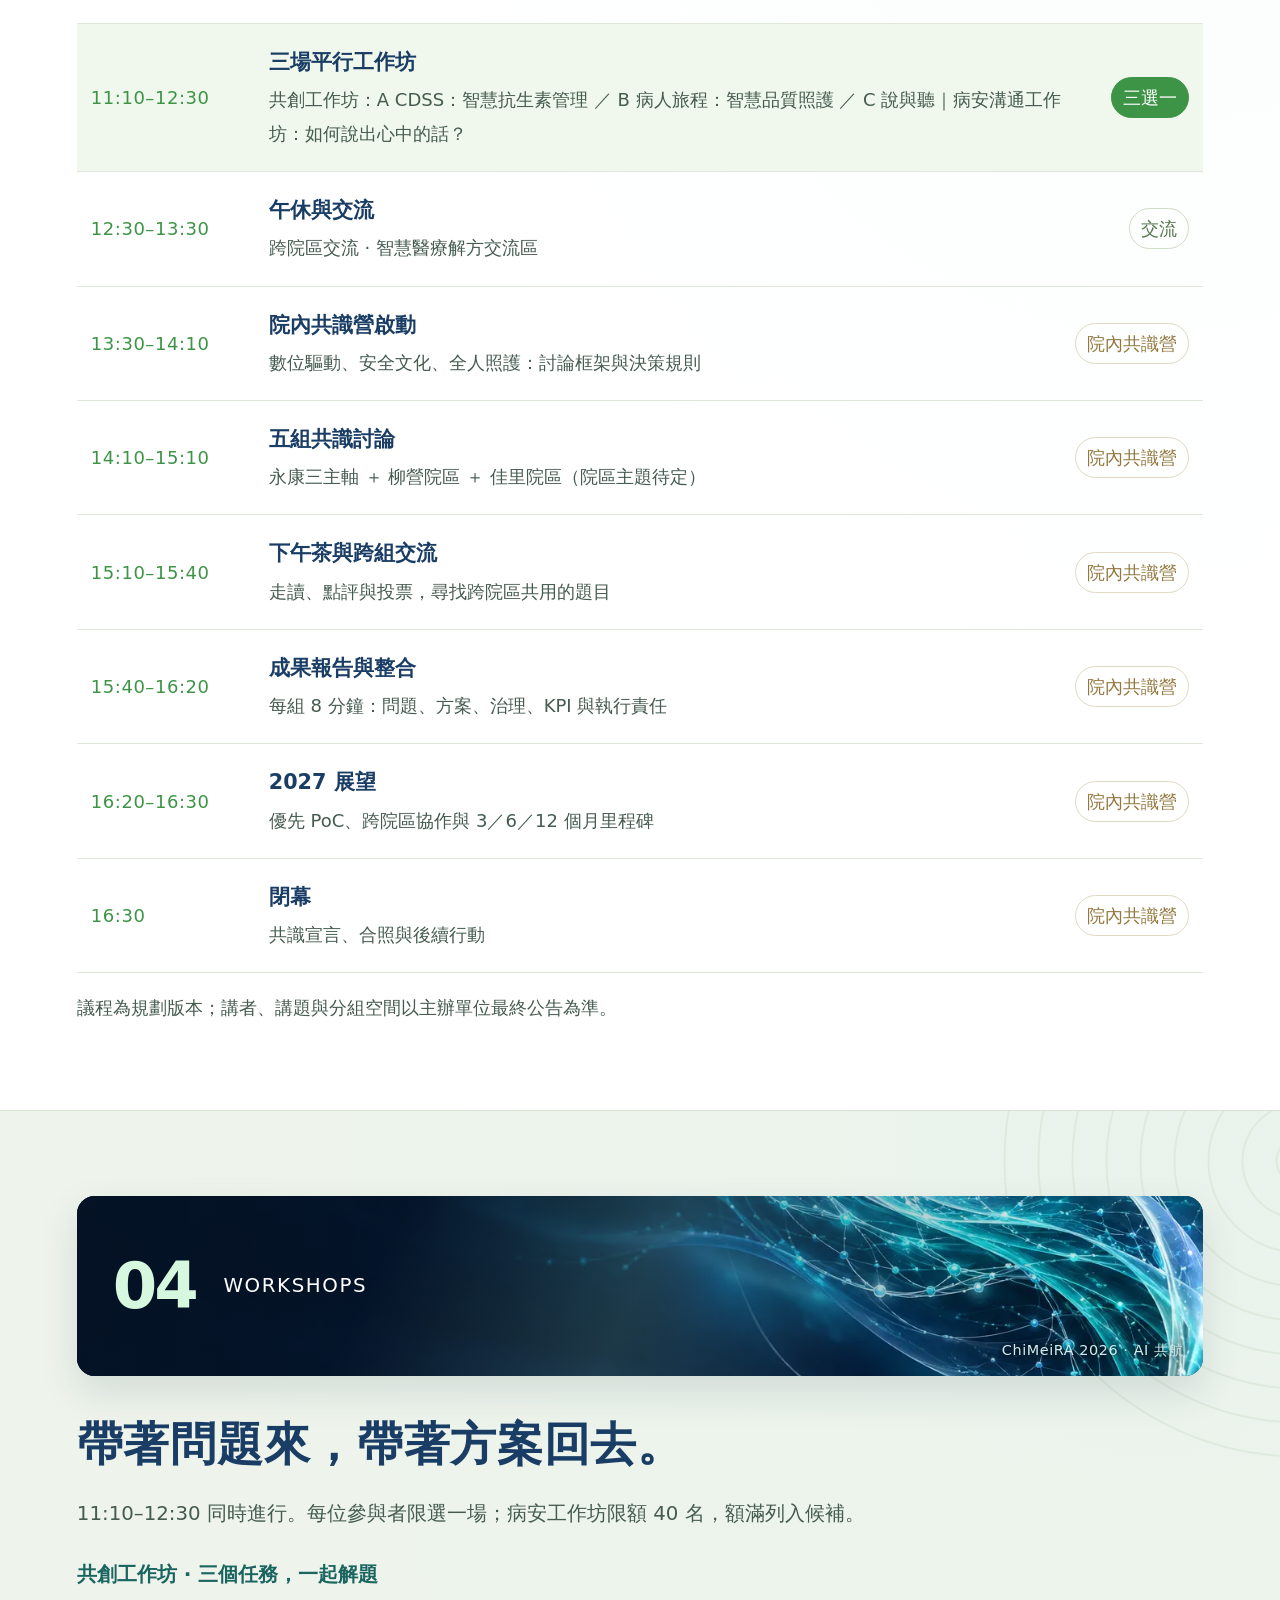
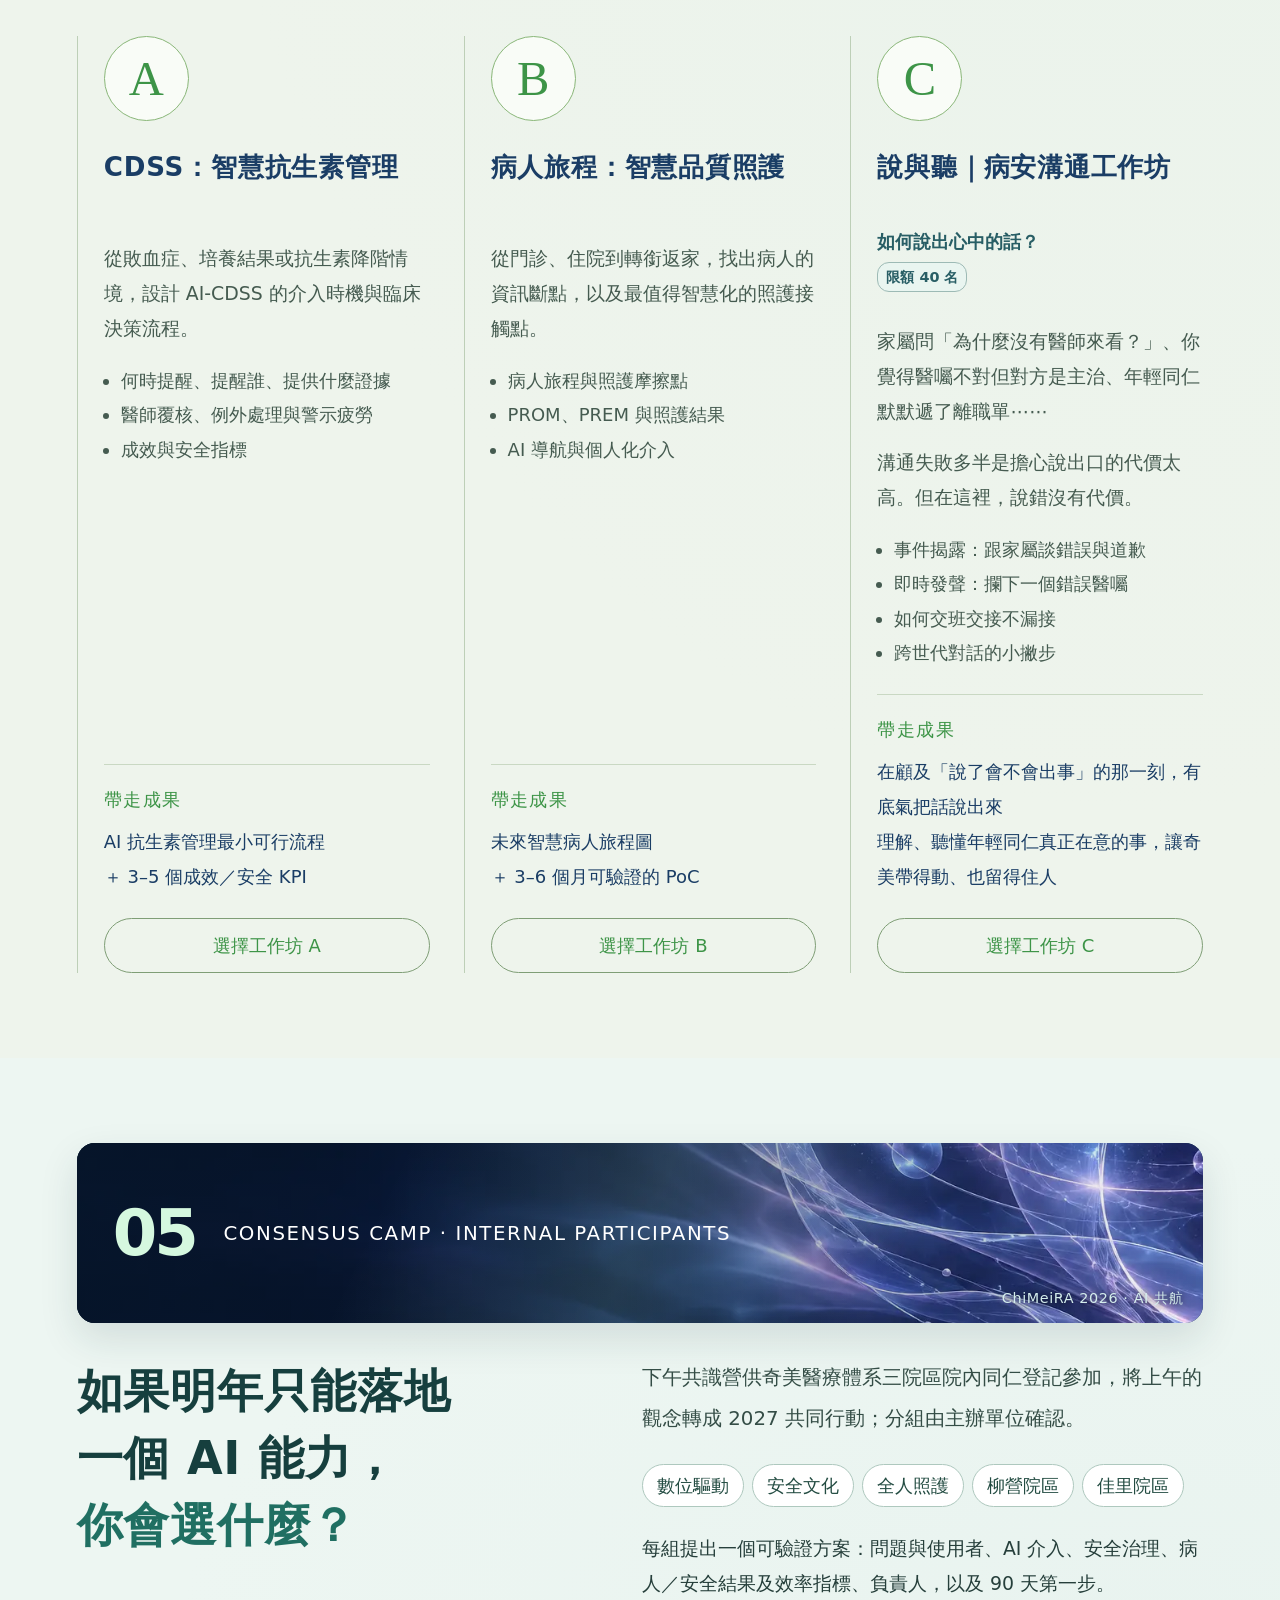
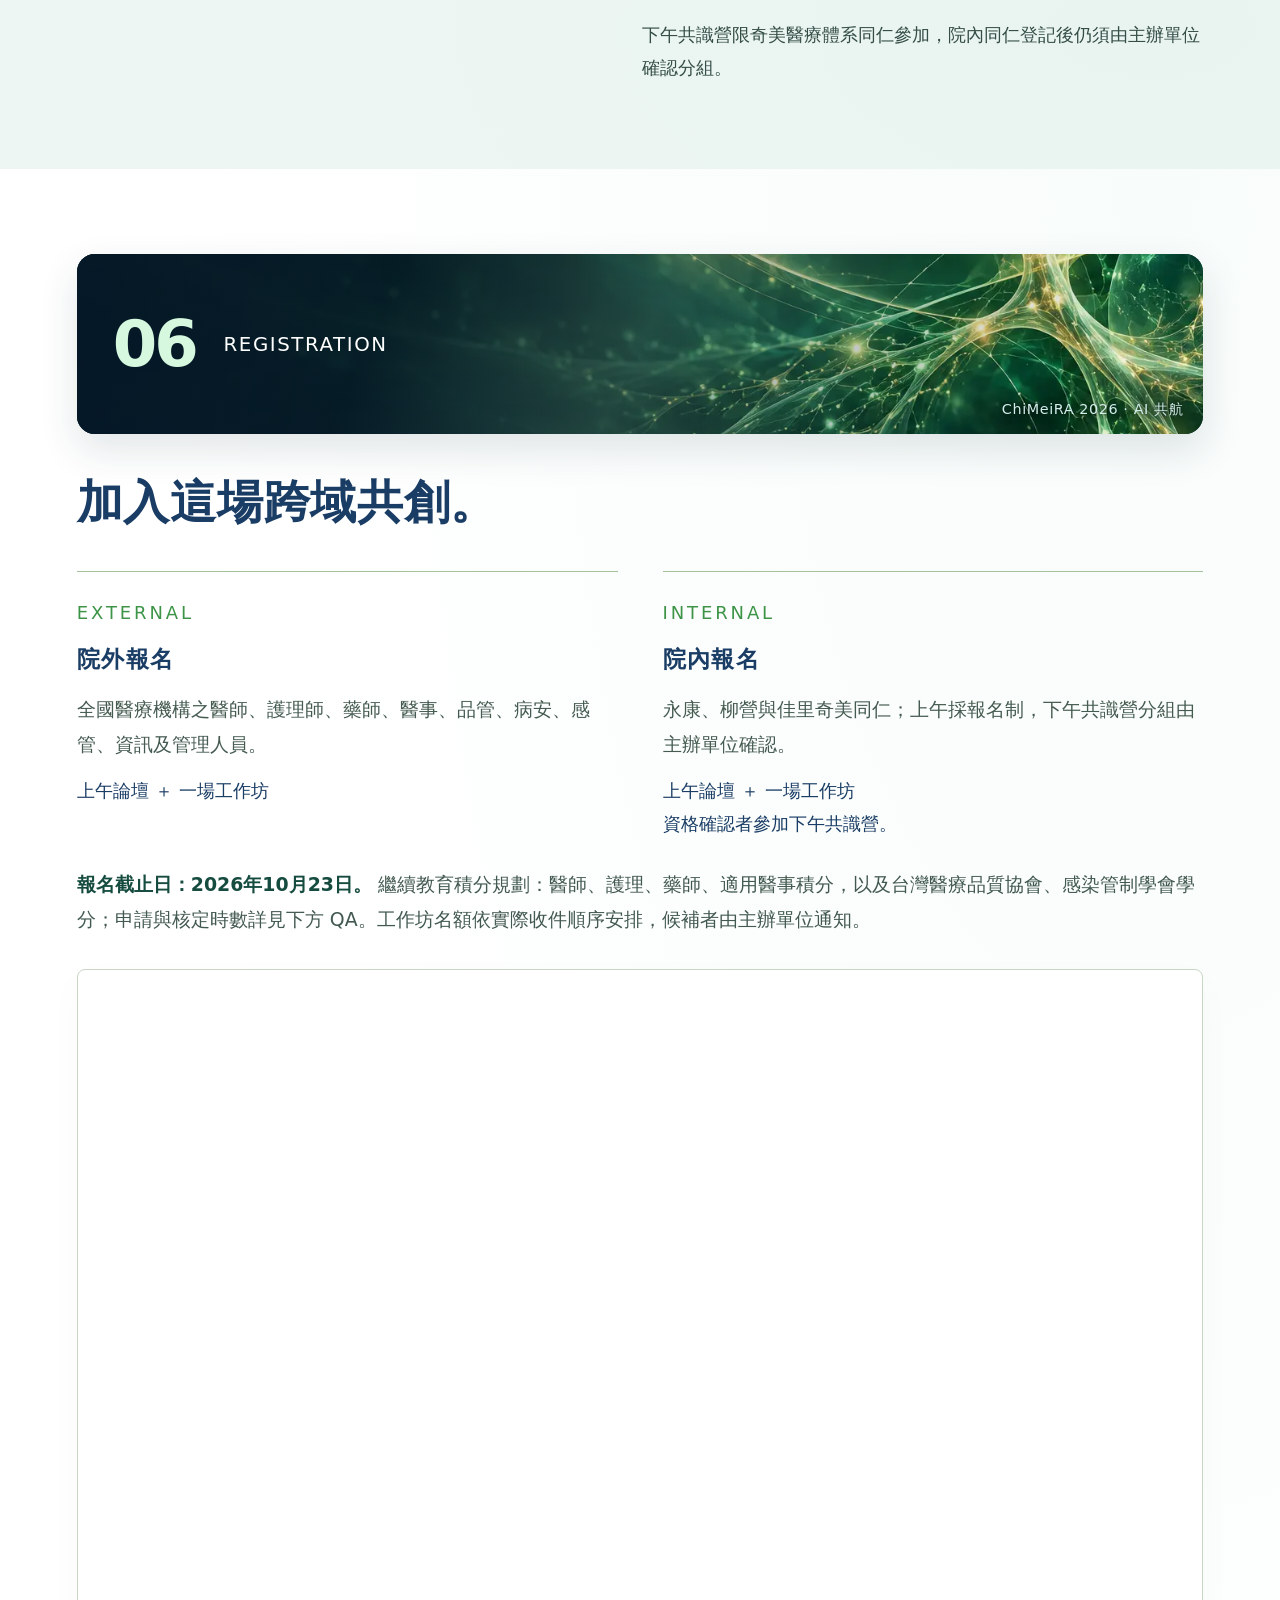
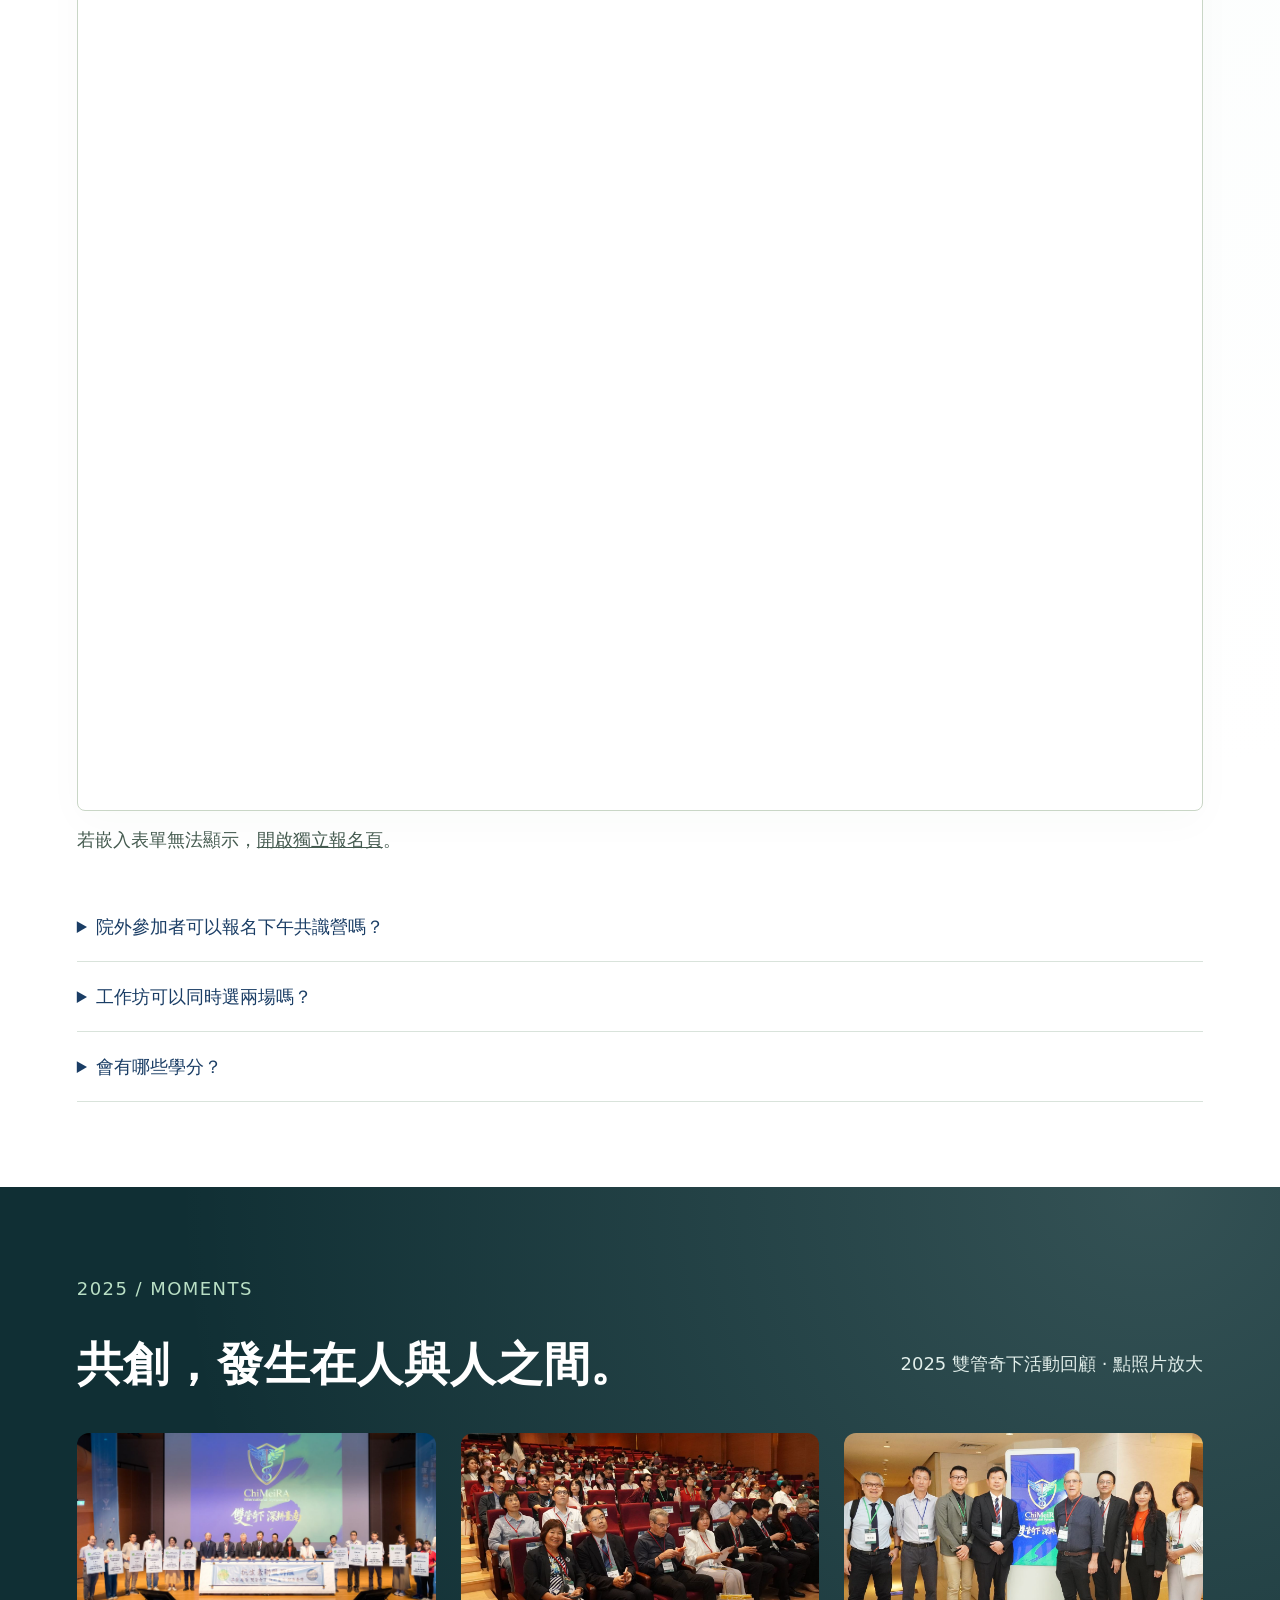
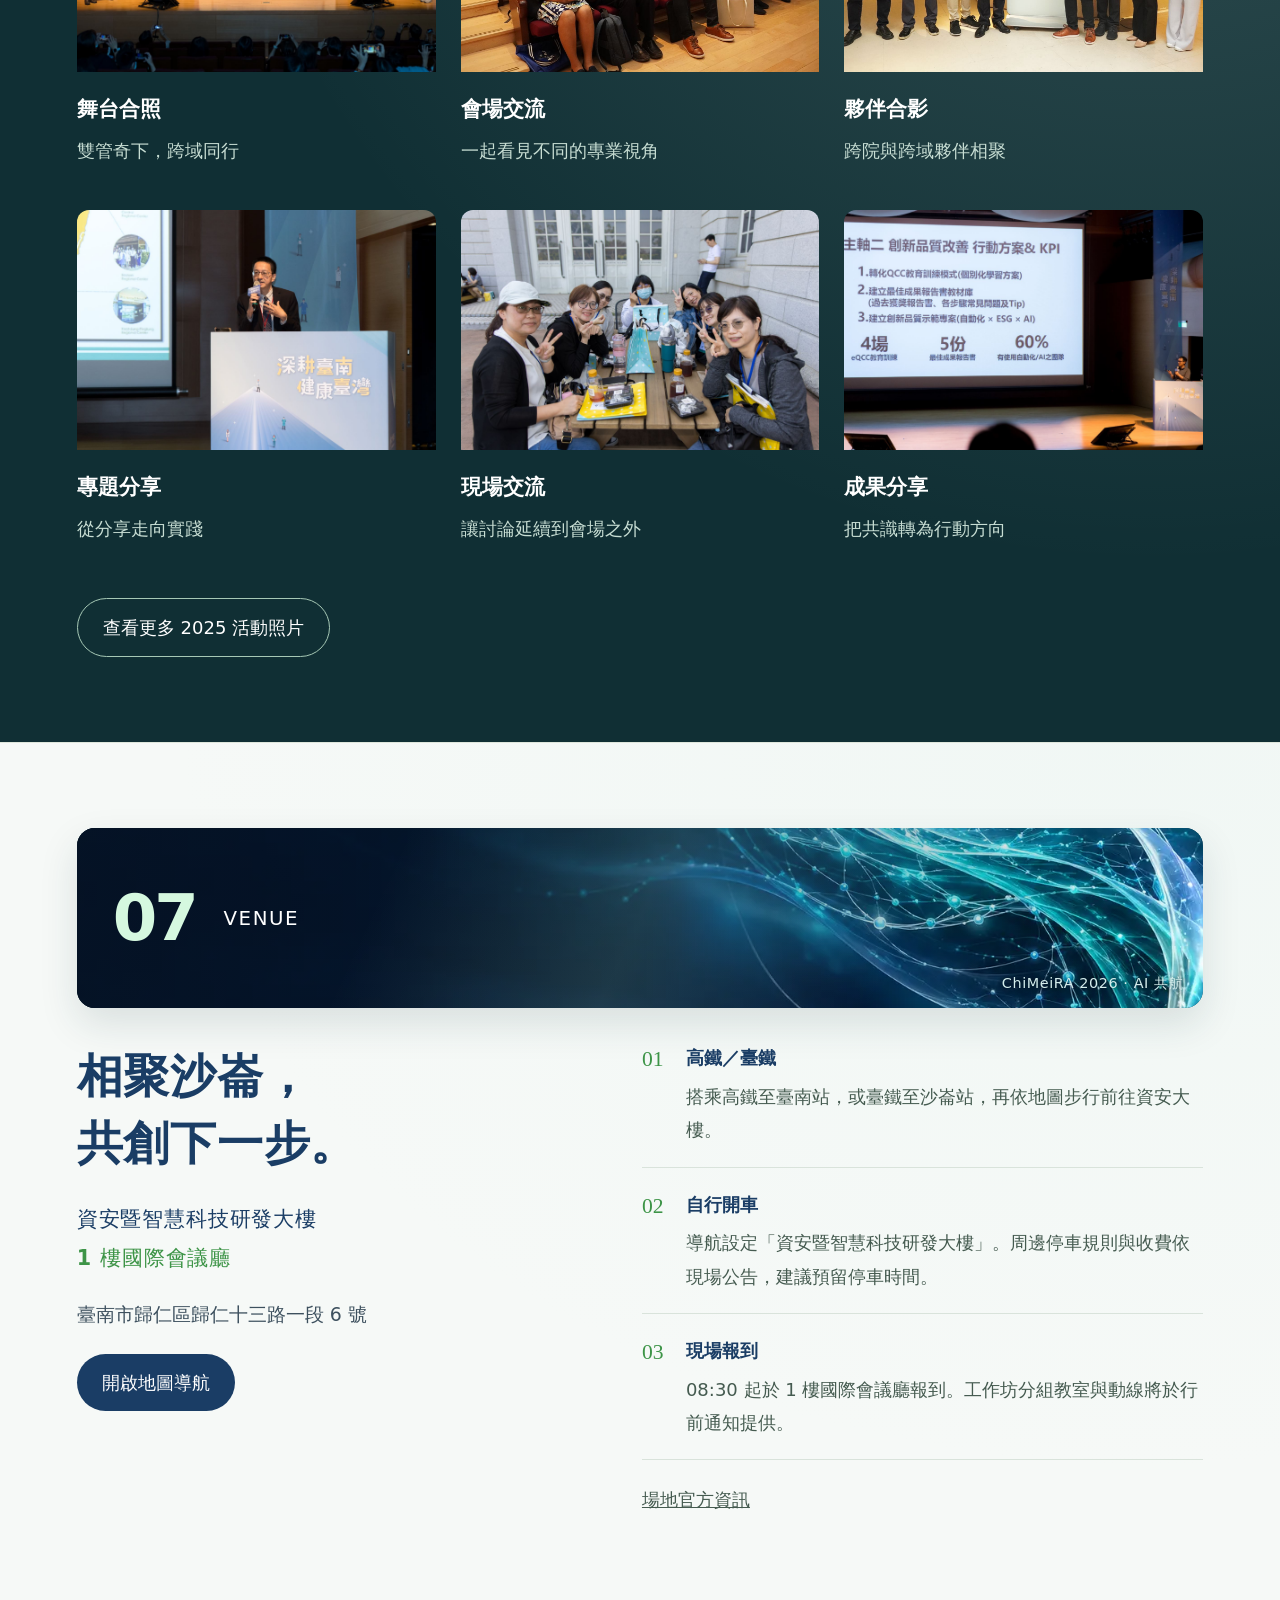
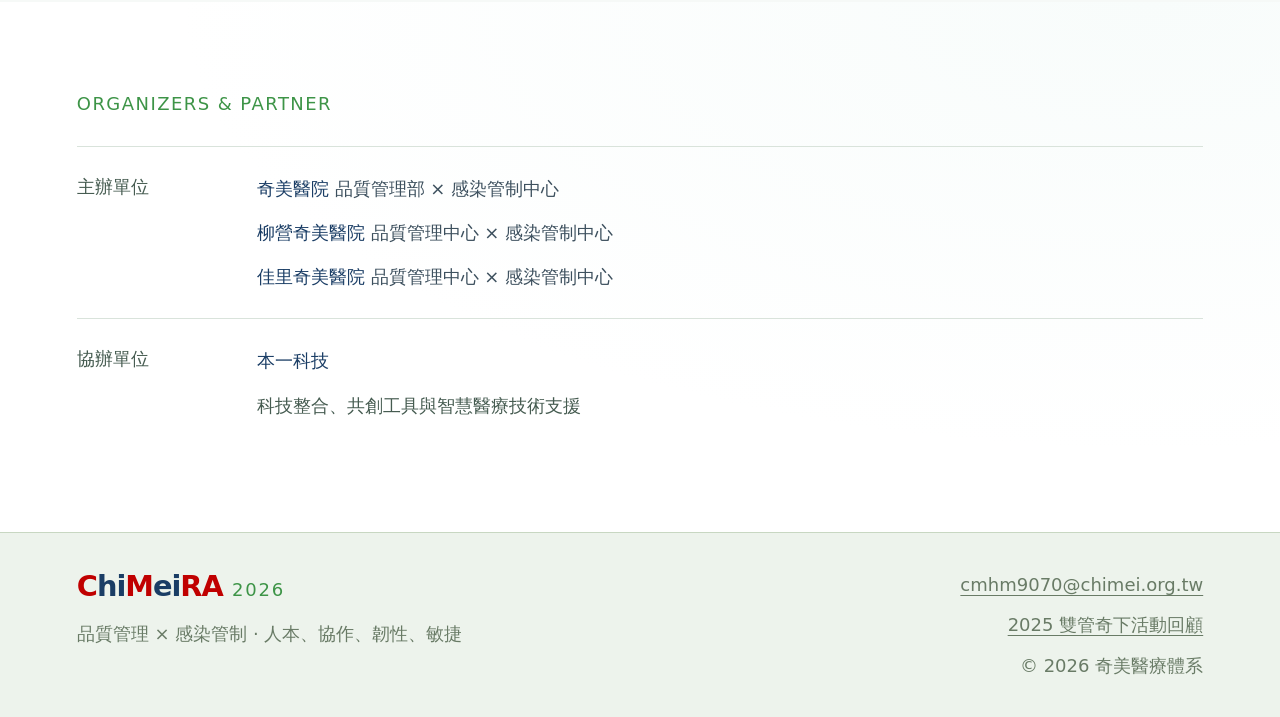
==== commit a748d331: "Update index.html" ====
--- a/chimeira-2026/index.html
+++ b/chimeira-2026/index.html
@@ -20,9 +20,53 @@
 <figure class="photo-banner"><img src="assets/2025-052a0136.jpg" alt="2025 雙管奇下活動舞台合照" width="2400" height="1600" loading="lazy"><figcaption><span>2025 活動回顧</span><strong>從相聚，到跨域共創。</strong><a href="#gallery">探索活動照片</a></figcaption></figure><div class="format-strip"><div><b>03</b><span>專題演講</span></div><div><b>01 / 03</b><span>平行工作坊 · 三選一</span></div><div><b>05</b><span>院內共識討論組</span></div><div><b>90 DAYS</b><span>從共識走向驗證</span></div></div>
 <section id="about" class="section about"><div class="section-watermark" aria-hidden="true">SYNERGY</div><div class="chapter-cover" style="--chapter-image:url(assets/clinical-value-teal-cyan.webp)"><div class="chapter-wash" aria-hidden="true"></div><div class="section-label"><span class="chapter-number">01</span><span class="chapter-topic">THE SYNERGY</span></div><span class="chapter-caption">ChiMeiRA 2026 · AI 共航</span></div><div class="split"><div><h2>品管與感管同行，<br>從智慧走向永續。</h2></div><div><p class="lead">ChiMeiRA，源於「嵌合」的概念。當品質管理與感染管制相遇，讓不同專業的力量匯流，建立以人為本、能持續改善的醫療系統。</p><p>延續 2025 年「雙管奇下・深耕臺南」，今年聚焦 AI 如何進入真實照護：由臨床價值出發，建立安全治理，讓改善成為可長久運作的系統能力。</p></div></div><div class="values"><div><b>C</b><span>Compassion<small>人本關懷</small></span></div><div><b>M</b><span>Multi-disciplinary<small>團隊協作</small></span></div><div><b>R</b><span>Resilience<small>韌性永續</small></span></div><div><b>A</b><span>Agility<small>敏捷創新</small></span></div></div></section>
 <section id="speakers" class="section speaker-section"><div class="chapter-cover" style="--chapter-image:url(assets/governance-indigo-violet.webp)"><div class="chapter-wash" aria-hidden="true"></div><div class="section-label"><span class="chapter-number">02</span><span class="chapter-topic">CLINICAL VALUE · GOVERNANCE · SUSTAINABILITY</span></div><span class="chapter-caption">ChiMeiRA 2026 · AI 共航</span></div><h2>三個視角，一個會學習的系統。</h2><p class="muted">從臨床價值、安全治理，到持續學習與永續運作，串起 AI 進入醫療的完整路徑。</p><div class="speaker-grid">
-<article class="speaker"><div class="speaker-topic-image" style="--topic-image:url(assets/clinical-value-teal-cyan.webp)"><div class="speaker-light-ribbon" aria-hidden="true"></div><img class="speaker-portrait" src="assets/tang-comic-v4.webp" alt="湯宏仁漫畫肖像，依公開照片繪製" loading="lazy" width="1254" height="1254"><span class="speaker-no"><b>01</b>Clinical Value</span><small>AI 共航 · 講者漫畫</small></div><h3>數據驅動的臨床價值：<br>從智慧決策到抗生素管理</h3><p>以數據驅動智慧決策與抗生素管理，讓 AI-CDSS 在真實世界轉化為可衡量的臨床價值。</p><div class="speaker-person"><strong>湯宏仁 <small>副院長</small></strong><span>奇美醫院</span></div><time>09:10–09:40</time></article>
-<article class="speaker"><div class="speaker-topic-image" style="--topic-image:url(assets/governance-indigo-violet.webp)"><div class="speaker-light-ribbon" aria-hidden="true"></div><img class="speaker-portrait" src="assets/liao-comic-v4.webp" alt="廖家德漫畫肖像，依提供照片的抱臂姿勢繪製" loading="lazy" width="1254" height="1254"><span class="speaker-no"><b>02</b>Governance</span><small>AI 共航 · 講者漫畫</small></div><h3>醫療 AI：<br>從導入、治理到未來</h3><p>系統整合、資料、風險與責任邊界：組織如何準備好，讓 AI 安全落地。</p><div class="speaker-person"><strong>廖家德 <small>技術長</small></strong><span>本一科技</span></div><time>09:40–10:20</time></article>
-<article class="speaker featured"><div class="speaker-topic-image" style="--topic-image:url(assets/sustainability-emerald-gold.webp)"><div class="speaker-light-ribbon" aria-hidden="true"></div><img class="speaker-portrait" src="assets/chen-comic-v4.webp" alt="陳世英漫畫肖像，依公開照片繪製" loading="lazy" width="1254" height="1254"><span class="speaker-no"><b>03</b>Sustainability</span><small>AI 共航 · 講者漫畫</small></div><h3>從智慧到永續：<br>建構持續學習的醫療系統</h3><p>串聯 Clinical Value、Governance 與 Sustainability，讓 AI 成為能持續學習、改善並長久運作的醫療系統能力。</p><div class="speaker-person"><strong>陳世英 <small>副院長</small></strong><span>新竹臺大分院</span></div><time>10:20–11:05</time></article>
+<article class="speaker">
+  <div class="speaker-topic-image" style="--topic-image:url(assets/governance-indigo-violet.webp)">
+    <div class="speaker-light-ribbon" aria-hidden="true"></div>
+    <img class="speaker-portrait" src="assets/liao-comic-v4.webp" alt="廖家德漫畫肖像，依提供照片的抱臂姿勢繪製" loading="lazy" width="1254" height="1254">
+    <span class="speaker-no"><b>01</b>Governance</span>
+    <small>AI 共航 · 講者漫畫</small>
+  </div>
+  <h3>醫療 AI：<br>從導入、治理到未來</h3>
+  <p>系統整合、資料、風險與責任邊界：組織如何準備好，讓 AI 安全落地。</p>
+  <div class="speaker-person">
+    <strong>廖家德 <small>技術長</small></strong>
+    <span>本一科技</span>
+  </div>
+  <time>09:10–09:40</time>
+</article>
+
+<article class="speaker">
+  <div class="speaker-topic-image" style="--topic-image:url(assets/clinical-value-teal-cyan.webp)">
+    <div class="speaker-light-ribbon" aria-hidden="true"></div>
+    <img class="speaker-portrait" src="assets/tang-comic-v4.webp" alt="湯宏仁漫畫肖像，依公開照片繪製" loading="lazy" width="1254" height="1254">
+    <span class="speaker-no"><b>02</b>Clinical Value</span>
+    <small>AI 共航 · 講者漫畫</small>
+  </div>
+  <h3>數據驅動的臨床價值：<br>從智慧決策到抗生素管理</h3>
+  <p>以數據驅動智慧決策與抗生素管理，讓 AI-CDSS 在真實世界轉化為可衡量的臨床價值。</p>
+  <div class="speaker-person">
+    <strong>湯宏仁 <small>副院長</small></strong>
+    <span>奇美醫院</span>
+  </div>
+  <time>09:40–10:20</time>
+</article>
+
+<article class="speaker featured">
+  <div class="speaker-topic-image" style="--topic-image:url(assets/sustainability-emerald-gold.webp)">
+    <div class="speaker-light-ribbon" aria-hidden="true"></div>
+    <img class="speaker-portrait" src="assets/chen-comic-v4.webp" alt="陳世英漫畫肖像，依公開照片繪製" loading="lazy" width="1254" height="1254">
+    <span class="speaker-no"><b>03</b>Sustainability</span>
+    <small>AI 共航 · 講者漫畫</small>
+  </div>
+  <h3>從智慧到永續：<br>建構持續學習的醫療系統</h3>
+  <p>串聯 Clinical Value、Governance 與 Sustainability，讓 AI 成為能持續學習、改善並長久運作的醫療系統能力。</p>
+  <div class="speaker-person">
+    <strong>陳世英 <small>副院長</small></strong>
+    <span>新竹臺大分院</span>
+  </div>
+  <time>10:20–11:05</time>
+</article>
 </div></section>
 <section id="program" class="section"><div class="chapter-cover" style="--chapter-image:url(assets/sustainability-emerald-gold.webp)"><div class="chapter-wash" aria-hidden="true"></div><div class="section-label"><span class="chapter-number">03</span><span class="chapter-topic">PROGRAM</span></div><span class="chapter-caption">ChiMeiRA 2026 · AI 共航</span></div><div class="section-heading"><h2>一日共創路徑</h2><div class="filters" role="group" aria-label="篩選議程"><button data-session="all" aria-pressed="true">全日</button><button data-session="morning" aria-pressed="false">上午 · 開放報名</button><button data-session="afternoon" aria-pressed="false">下午 · 院內共識營</button></div></div>
 <div class="agenda">
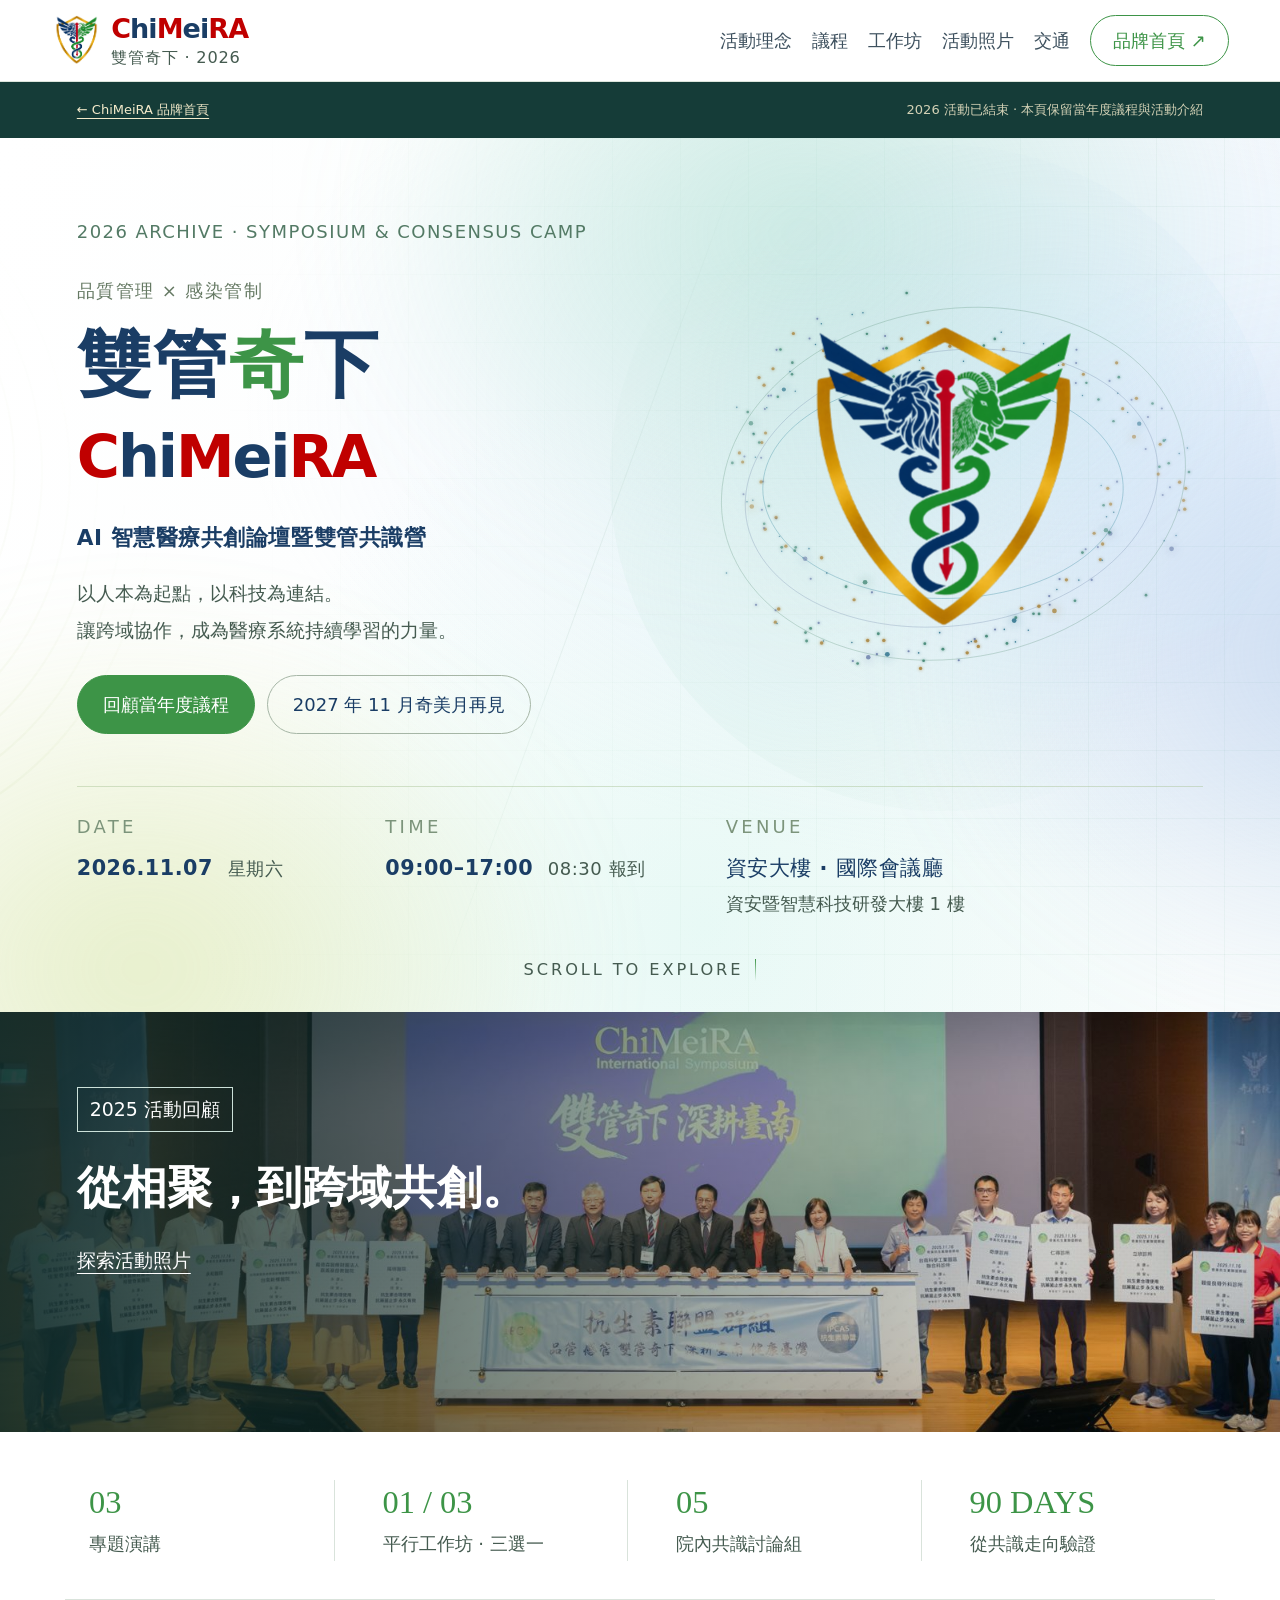
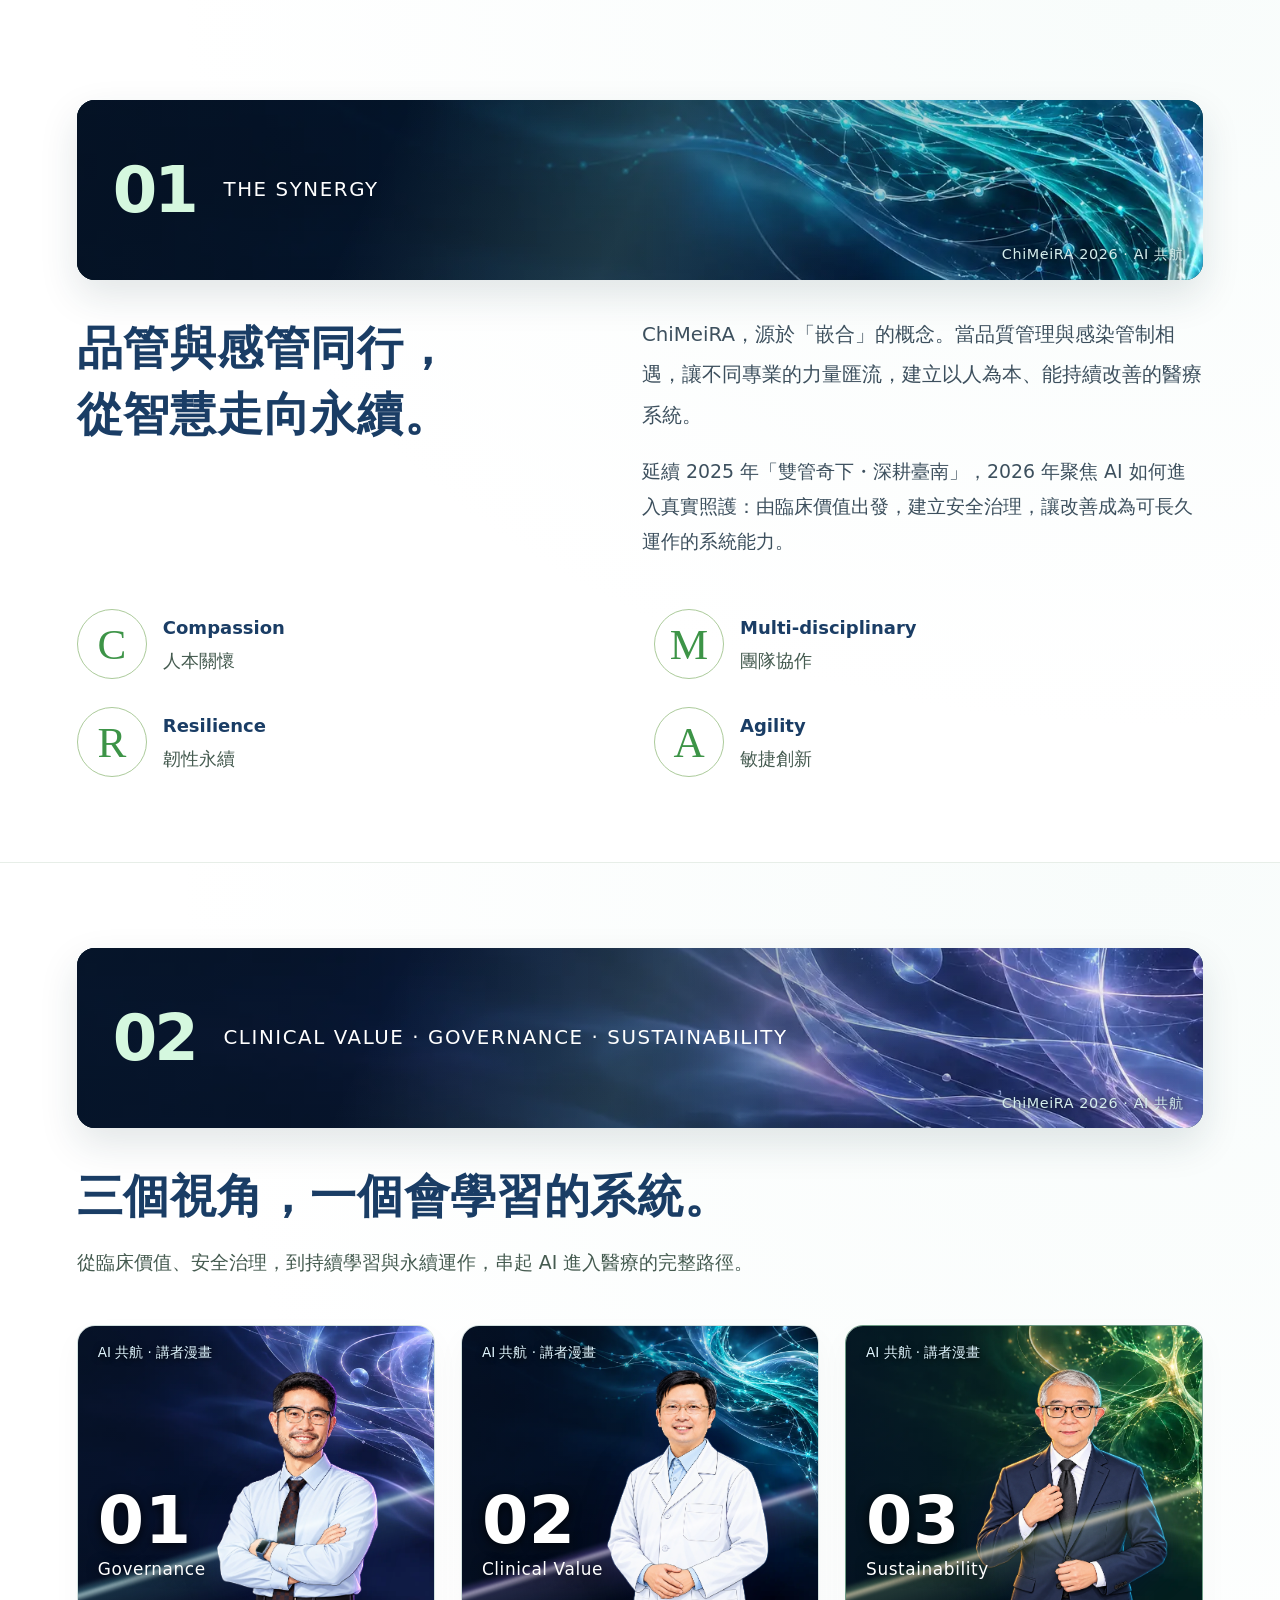
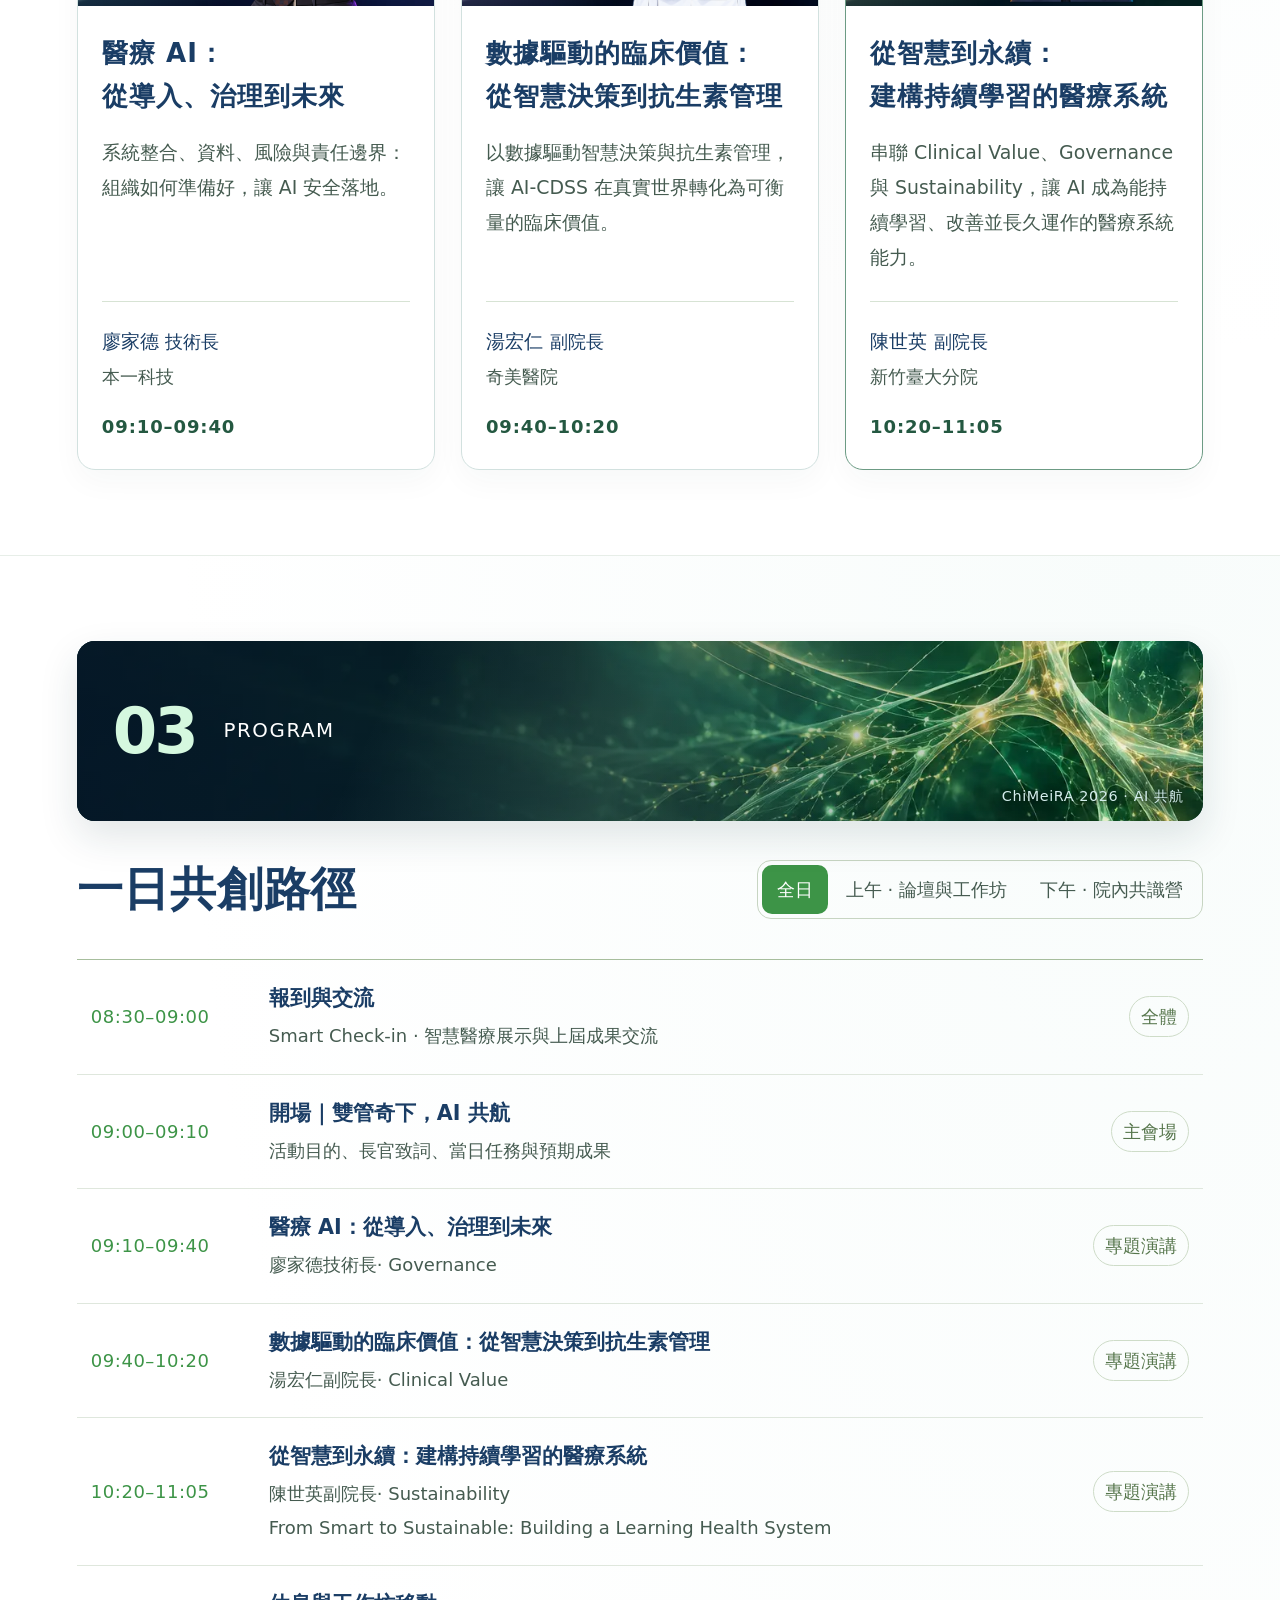
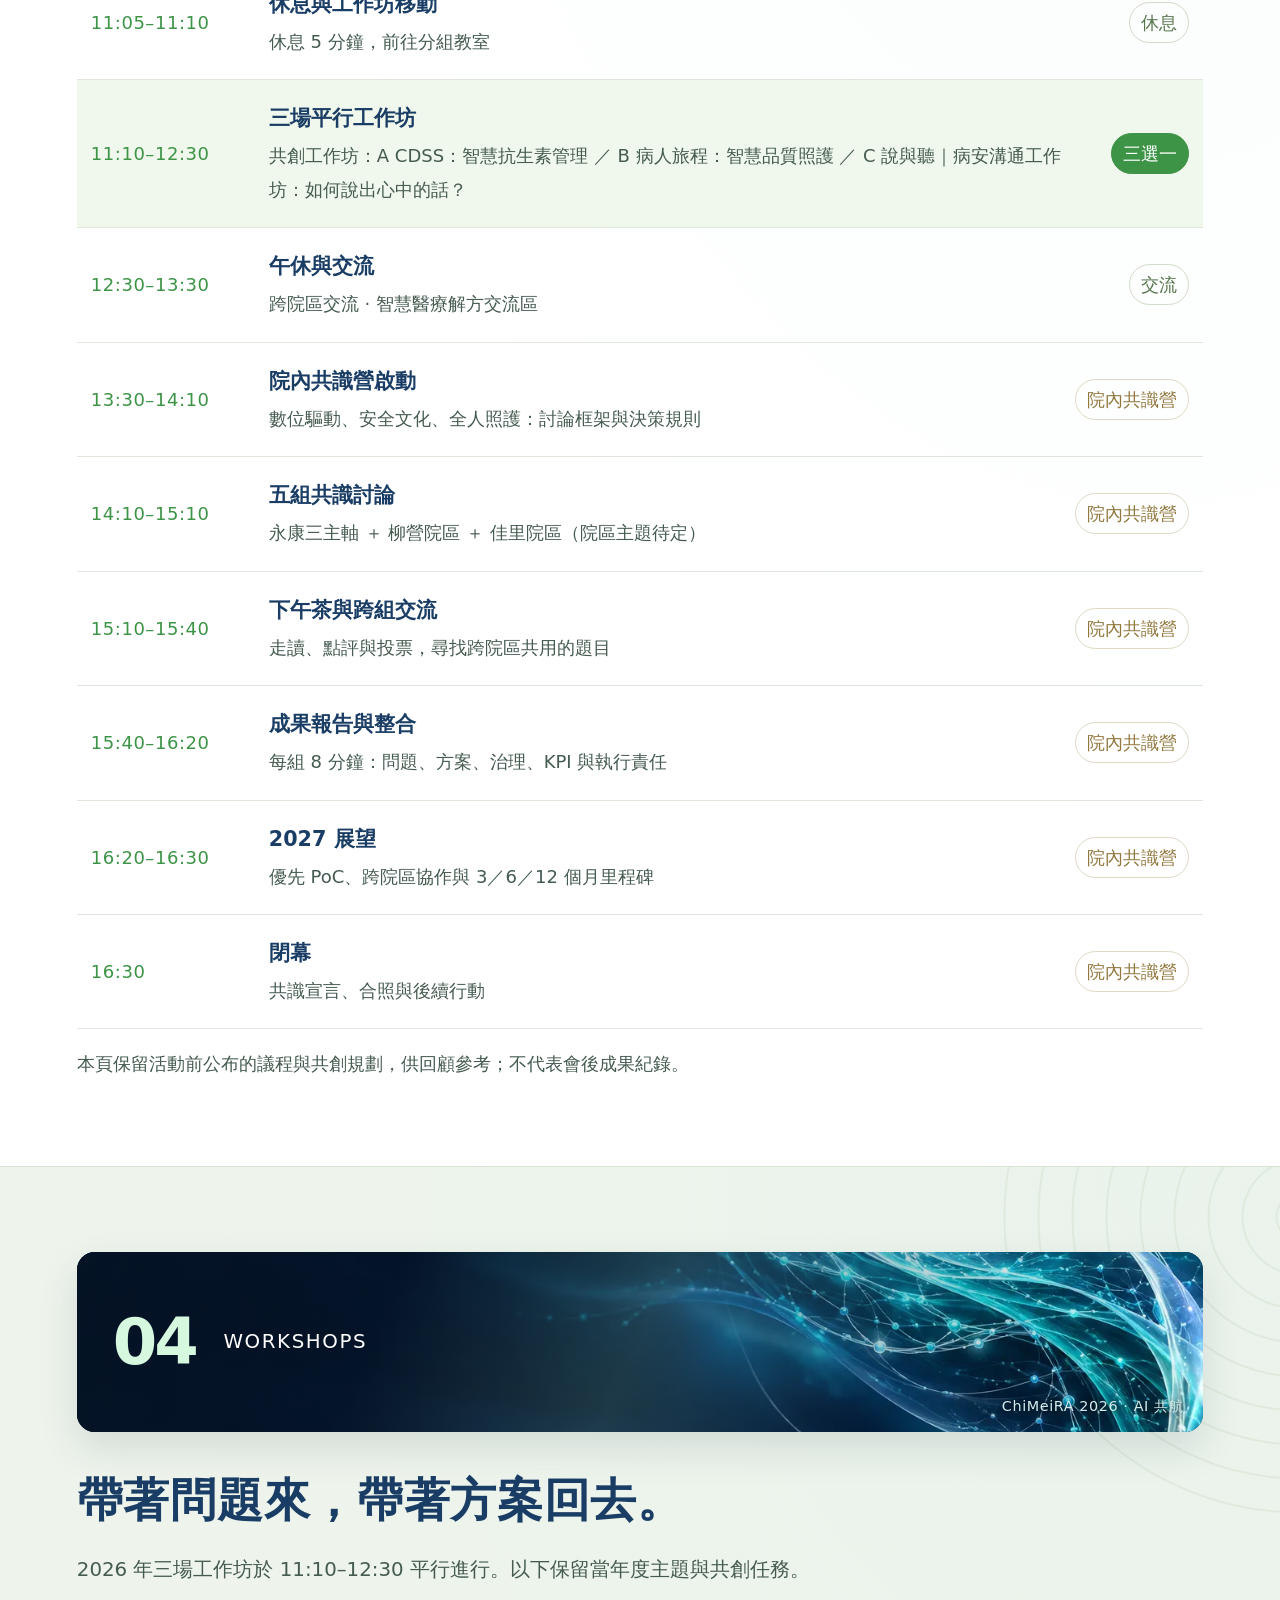
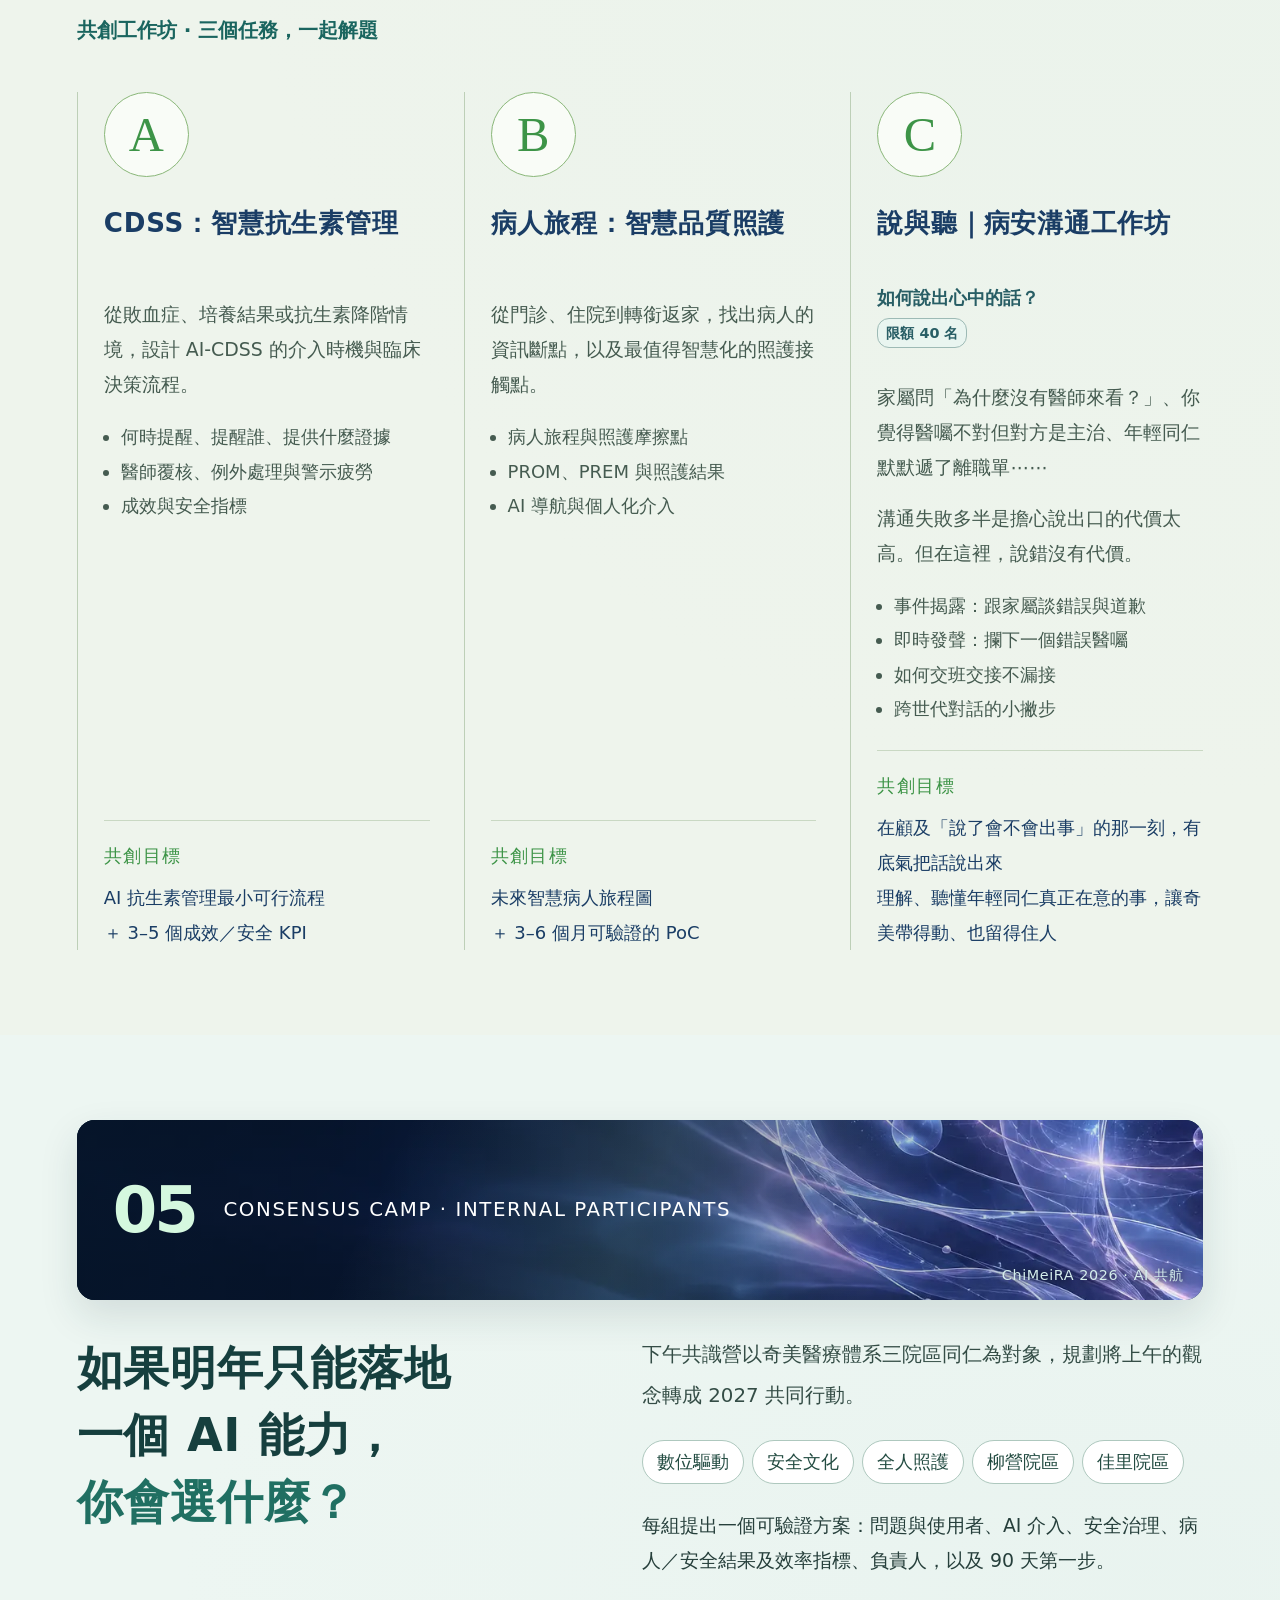
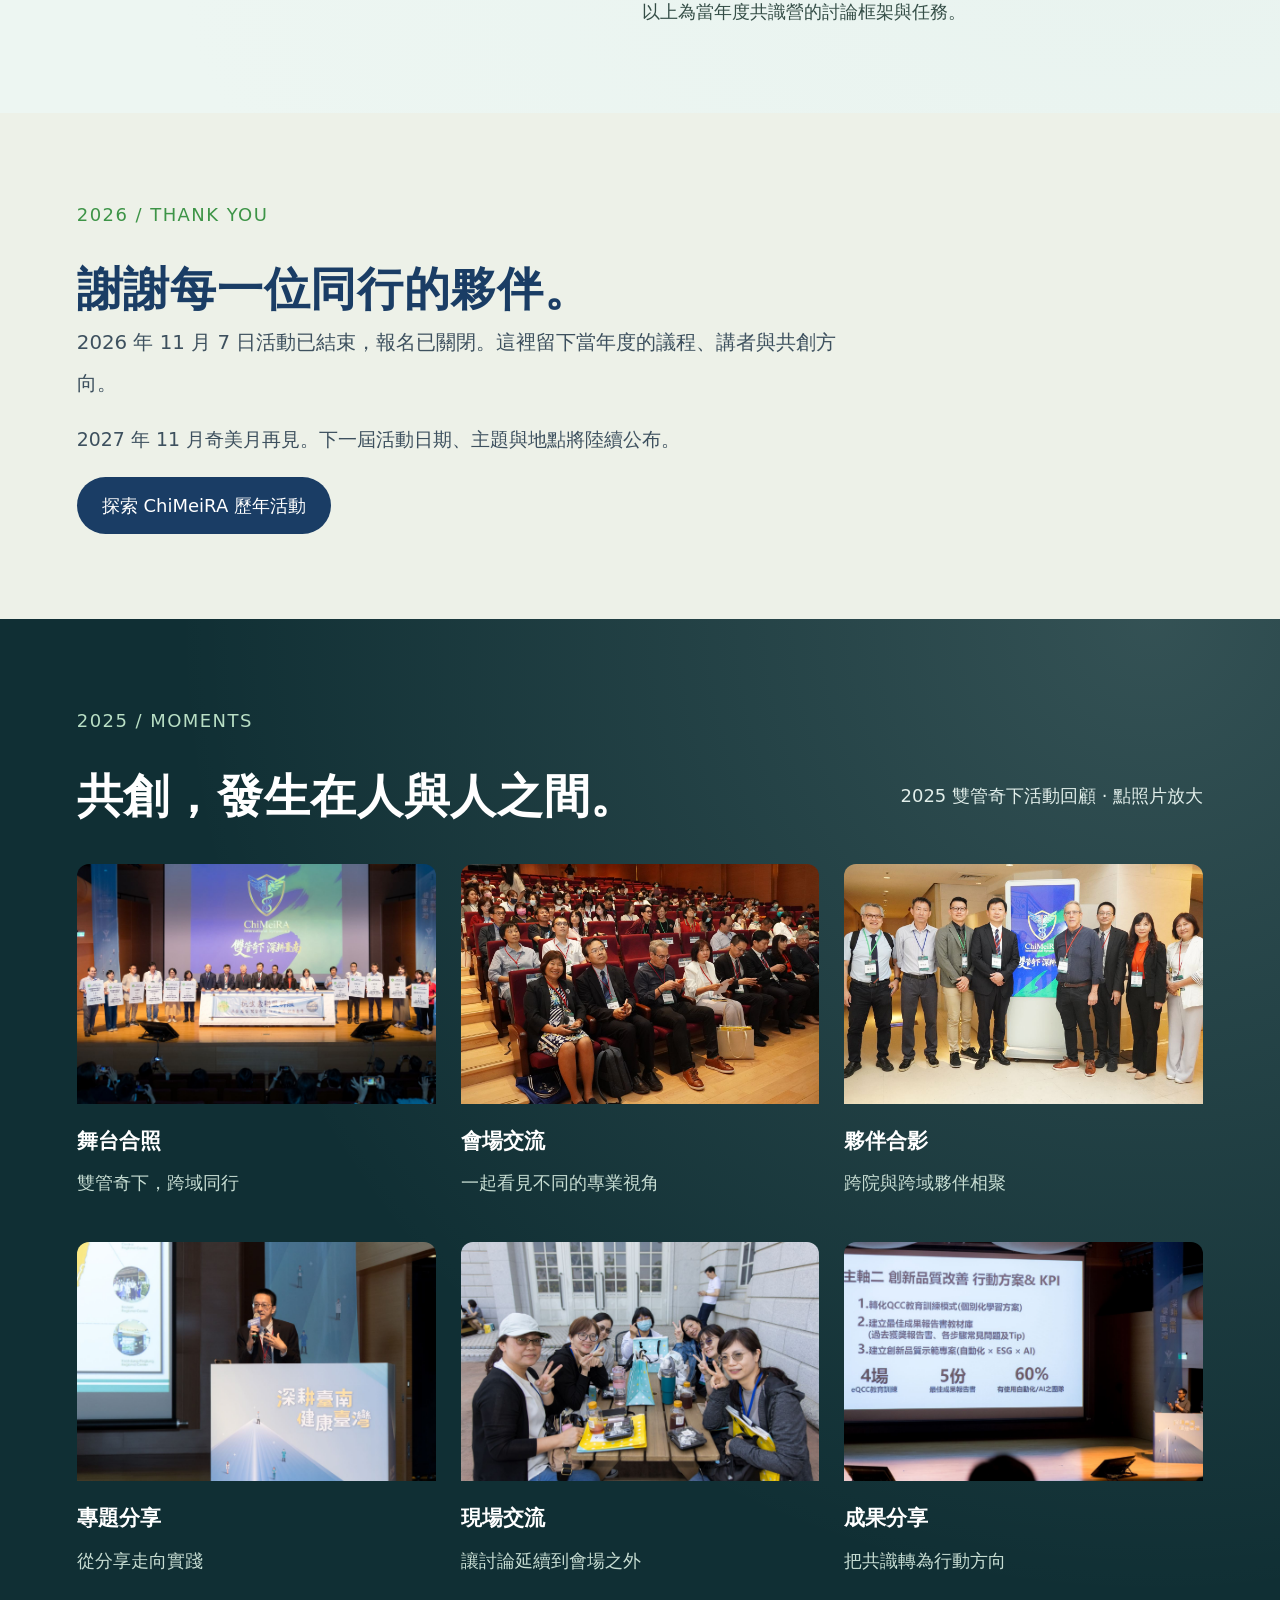
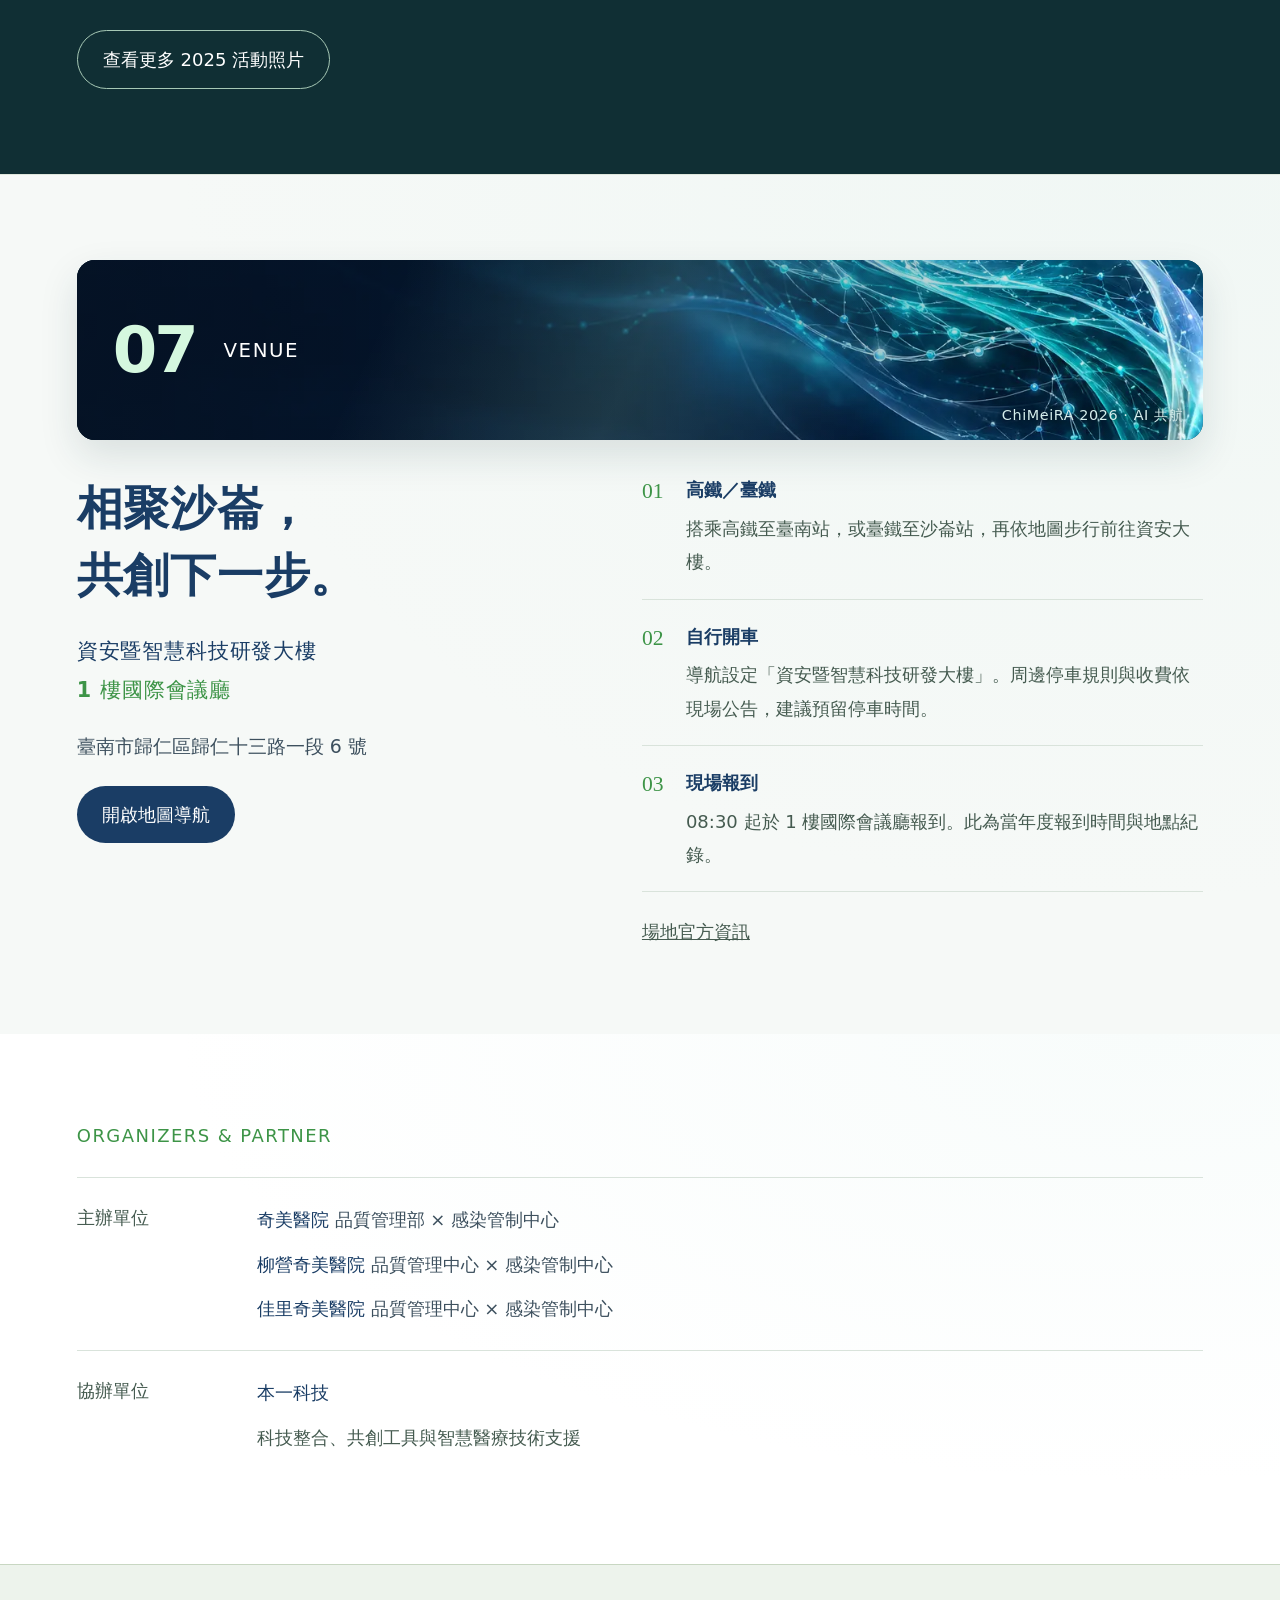
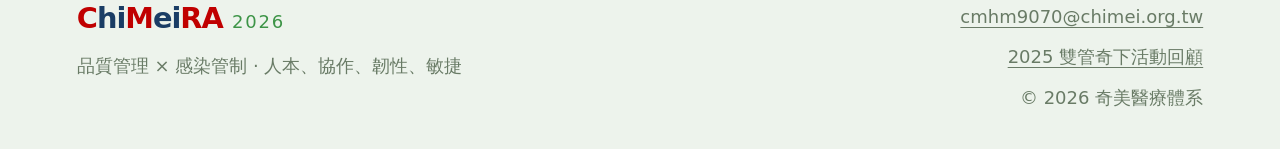
==== commit 42c03087: "Build permanent ChiMeiRA brand homepage and preserve annual archives" ====
--- a/chimeira-2026/index.html
+++ b/chimeira-2026/index.html
@@ -2,23 +2,24 @@
 <html lang="zh-Hant">
 <head>
 <meta charset="utf-8"><meta name="viewport" content="width=device-width,initial-scale=1">
-<title>2026 雙管奇下 ChiMeiRA｜AI × 品管 × 感管</title>
-<meta name="description" content="2026年11月7日，資安暨智慧科技研發大樓1樓國際會議廳。雙管奇下 ChiMeiRA 智慧醫療共創論壇暨雙管共識營，院內外報名與三場平行工作坊。">
+<title>2026 活動回顧｜雙管奇下 ChiMeiRA・AI 共航</title>
+<meta name="description" content="2026年11月7日雙管奇下 ChiMeiRA・AI 共航活動回顧。保留專題演講、工作坊與共識營議程。活動已結束，2027 年 11 月奇美月再見。">
 <meta name="theme-color" content="#f7faf8"><link rel="icon" type="image/jpeg" href="assets/chimeira-logo-transparent.webp">
-<link rel="stylesheet" href="styles.css?v=20261002j"><script src="app.js?v=20261002j" defer></script>
+<link rel="stylesheet" href="styles.css?v=20261109"><script src="app.js?v=20261109" defer></script>
+<link rel="stylesheet" href="archive.css?v=20261109">
 </head>
 <body>
 <a class="skip" href="#main">跳至主要內容</a>
-<header class="top"><a class="brand" href="#main"><span class="brand-emblem"><img src="assets/chimeira-logo-transparent.webp" alt="ChiMeiRA 原始盾徽"></span><span><span class="wordmark"><b>C</b>hi<b>M</b>ei<b>RA</b></span><span class="brand-sub">雙管奇下 · 2026</span></span></a><nav aria-label="主選單"><a href="#about">活動理念</a><a href="#program">議程</a><a href="#workshops">工作坊</a><a href="#gallery">活動照片</a><a href="#venue">交通</a><a class="nav-register" href="#registration">活動報名</a></nav></header>
-<main id="main"><section class="hero">
+<header class="top"><a class="brand" href="#main"><span class="brand-emblem"><img src="assets/chimeira-logo-transparent.webp" alt="ChiMeiRA 原始盾徽"></span><span><span class="wordmark"><b>C</b>hi<b>M</b>ei<b>RA</b></span><span class="brand-sub">雙管奇下 · 2026</span></span></a><nav aria-label="主選單"><a href="#about">活動理念</a><a href="#program">議程</a><a href="#workshops">工作坊</a><a href="#gallery">活動照片</a><a href="#venue">交通</a><a class="nav-register" href="../">品牌首頁 ↗</a></nav></header>
+<main id="main"><aside class="archive-notice"><a href="../">← ChiMeiRA 品牌首頁</a><span>2026 活動已結束 · 本頁保留當年度議程與活動介紹</span></aside><section class="hero">
 <div class="hero-grid" aria-hidden="true"></div><div class="aurora-field" aria-hidden="true"><i></i><i></i><i></i></div><div class="hero-scene" aria-hidden="true"></div><div class="contour contour-left" aria-hidden="true"></div>
-<div class="hero-inner"><div class="eyebrow">2026 SYMPOSIUM & CONSENSUS CAMP</div><p class="hero-pretitle">品質管理 × 感染管制</p><h1>雙管<span>奇</span>下</h1><div class="hero-wordmark wordmark" aria-label="ChiMeiRA"><b>C</b>hi<b>M</b>ei<b>RA</b></div><p class="hero-theme">AI 智慧醫療共創論壇暨雙管共識營</p><p class="hero-desc">以人本為起點，以科技為連結。<br>讓跨域協作，成為醫療系統持續學習的力量。</p><div class="hero-actions"><a class="button primary" href="#registration">院內・院外報名</a><a class="button ghost" href="#program">查看完整議程</a></div></div>
+<div class="hero-inner"><div class="eyebrow">2026 ARCHIVE · SYMPOSIUM & CONSENSUS CAMP</div><p class="hero-pretitle">品質管理 × 感染管制</p><h1>雙管<span>奇</span>下</h1><div class="hero-wordmark wordmark" aria-label="ChiMeiRA"><b>C</b>hi<b>M</b>ei<b>RA</b></div><p class="hero-theme">AI 智慧醫療共創論壇暨雙管共識營</p><p class="hero-desc">以人本為起點，以科技為連結。<br>讓跨域協作，成為醫療系統持續學習的力量。</p><div class="hero-actions"><a class="button primary" href="#program">回顧當年度議程</a><a class="button ghost" href="../#next">2027 年 11 月奇美月再見</a></div></div>
 <div class="hero-visual"><div class="orbit-stage galaxy-stage" tabindex="0" role="group" aria-label="ChiMeiRA 星系，可使用方向鍵轉動，Home 回到中央"><canvas id="logo-galaxy" aria-hidden="true"></canvas><div class="logo-halo"><img src="assets/chimeira-logo-transparent.webp" alt="ChiMeiRA 原始盾徽：獅、羊、雙蛇與金色盾牌" fetchpriority="high"></div></div></div>
 <div class="hero-meta"><div><span class="meta-label">DATE</span><strong>2026.11.07 <small>星期六</small></strong></div><div><span class="meta-label">TIME</span><strong>09:00–17:00 <small>08:30 報到</small></strong></div><div><span class="meta-label">VENUE</span><strong>資安大樓 · 國際會議廳</strong><small>資安暨智慧科技研發大樓 1 樓</small></div></div>
 <a class="scroll-hint" href="#about">SCROLL TO EXPLORE<span aria-hidden="true"></span></a>
 </section>
 <figure class="photo-banner"><img src="assets/2025-052a0136.jpg" alt="2025 雙管奇下活動舞台合照" width="2400" height="1600" loading="lazy"><figcaption><span>2025 活動回顧</span><strong>從相聚，到跨域共創。</strong><a href="#gallery">探索活動照片</a></figcaption></figure><div class="format-strip"><div><b>03</b><span>專題演講</span></div><div><b>01 / 03</b><span>平行工作坊 · 三選一</span></div><div><b>05</b><span>院內共識討論組</span></div><div><b>90 DAYS</b><span>從共識走向驗證</span></div></div>
-<section id="about" class="section about"><div class="section-watermark" aria-hidden="true">SYNERGY</div><div class="chapter-cover" style="--chapter-image:url(assets/clinical-value-teal-cyan.webp)"><div class="chapter-wash" aria-hidden="true"></div><div class="section-label"><span class="chapter-number">01</span><span class="chapter-topic">THE SYNERGY</span></div><span class="chapter-caption">ChiMeiRA 2026 · AI 共航</span></div><div class="split"><div><h2>品管與感管同行，<br>從智慧走向永續。</h2></div><div><p class="lead">ChiMeiRA，源於「嵌合」的概念。當品質管理與感染管制相遇，讓不同專業的力量匯流，建立以人為本、能持續改善的醫療系統。</p><p>延續 2025 年「雙管奇下・深耕臺南」，今年聚焦 AI 如何進入真實照護：由臨床價值出發，建立安全治理，讓改善成為可長久運作的系統能力。</p></div></div><div class="values"><div><b>C</b><span>Compassion<small>人本關懷</small></span></div><div><b>M</b><span>Multi-disciplinary<small>團隊協作</small></span></div><div><b>R</b><span>Resilience<small>韌性永續</small></span></div><div><b>A</b><span>Agility<small>敏捷創新</small></span></div></div></section>
+<section id="about" class="section about"><div class="section-watermark" aria-hidden="true">SYNERGY</div><div class="chapter-cover" style="--chapter-image:url(assets/clinical-value-teal-cyan.webp)"><div class="chapter-wash" aria-hidden="true"></div><div class="section-label"><span class="chapter-number">01</span><span class="chapter-topic">THE SYNERGY</span></div><span class="chapter-caption">ChiMeiRA 2026 · AI 共航</span></div><div class="split"><div><h2>品管與感管同行，<br>從智慧走向永續。</h2></div><div><p class="lead">ChiMeiRA，源於「嵌合」的概念。當品質管理與感染管制相遇，讓不同專業的力量匯流，建立以人為本、能持續改善的醫療系統。</p><p>延續 2025 年「雙管奇下・深耕臺南」，2026 年聚焦 AI 如何進入真實照護：由臨床價值出發，建立安全治理，讓改善成為可長久運作的系統能力。</p></div></div><div class="values"><div><b>C</b><span>Compassion<small>人本關懷</small></span></div><div><b>M</b><span>Multi-disciplinary<small>團隊協作</small></span></div><div><b>R</b><span>Resilience<small>韌性永續</small></span></div><div><b>A</b><span>Agility<small>敏捷創新</small></span></div></div></section>
 <section id="speakers" class="section speaker-section"><div class="chapter-cover" style="--chapter-image:url(assets/governance-indigo-violet.webp)"><div class="chapter-wash" aria-hidden="true"></div><div class="section-label"><span class="chapter-number">02</span><span class="chapter-topic">CLINICAL VALUE · GOVERNANCE · SUSTAINABILITY</span></div><span class="chapter-caption">ChiMeiRA 2026 · AI 共航</span></div><h2>三個視角，一個會學習的系統。</h2><p class="muted">從臨床價值、安全治理，到持續學習與永續運作，串起 AI 進入醫療的完整路徑。</p><div class="speaker-grid">
 <article class="speaker">
   <div class="speaker-topic-image" style="--topic-image:url(assets/governance-indigo-violet.webp)">
@@ -68,7 +69,7 @@
   <time>10:20–11:05</time>
 </article>
 </div></section>
-<section id="program" class="section"><div class="chapter-cover" style="--chapter-image:url(assets/sustainability-emerald-gold.webp)"><div class="chapter-wash" aria-hidden="true"></div><div class="section-label"><span class="chapter-number">03</span><span class="chapter-topic">PROGRAM</span></div><span class="chapter-caption">ChiMeiRA 2026 · AI 共航</span></div><div class="section-heading"><h2>一日共創路徑</h2><div class="filters" role="group" aria-label="篩選議程"><button data-session="all" aria-pressed="true">全日</button><button data-session="morning" aria-pressed="false">上午 · 開放報名</button><button data-session="afternoon" aria-pressed="false">下午 · 院內共識營</button></div></div>
+<section id="program" class="section"><div class="chapter-cover" style="--chapter-image:url(assets/sustainability-emerald-gold.webp)"><div class="chapter-wash" aria-hidden="true"></div><div class="section-label"><span class="chapter-number">03</span><span class="chapter-topic">PROGRAM</span></div><span class="chapter-caption">ChiMeiRA 2026 · AI 共航</span></div><div class="section-heading"><h2>一日共創路徑</h2><div class="filters" role="group" aria-label="篩選議程"><button data-session="all" aria-pressed="true">全日</button><button data-session="morning" aria-pressed="false">上午 · 論壇與工作坊</button><button data-session="afternoon" aria-pressed="false">下午 · 院內共識營</button></div></div>
 <div class="agenda">
 <div class="agenda-row" data-period="morning"><time>08:30–09:00</time><div><h3>報到與交流</h3><p>Smart Check-in · 智慧醫療展示與上屆成果交流</p></div><span class="tag">全體</span></div>
 <div class="agenda-row" data-period="morning"><time>09:00–09:10</time><div><h3>開場｜雙管奇下，AI 共航</h3><p>活動目的、長官致詞、當日任務與預期成果</p></div><span class="tag">主會場</span></div>
@@ -84,21 +85,18 @@
 <div class="agenda-row" data-period="afternoon"><time>15:40–16:20</time><div><h3>成果報告與整合</h3><p>每組 8 分鐘：問題、方案、治理、KPI 與執行責任</p></div><span class="tag invite">院內共識營</span></div>
 <div class="agenda-row" data-period="afternoon"><time>16:20–16:30</time><div><h3>2027 展望</h3><p>優先 PoC、跨院區協作與 3／6／12 個月里程碑</p></div><span class="tag invite">院內共識營</span></div>
 <div class="agenda-row" data-period="afternoon"><time>16:30</time><div><h3>閉幕</h3><p>共識宣言、合照與後續行動</p></div><span class="tag invite">院內共識營</span></div>
-</div><p class="muted fine">議程為規劃版本；講者、講題與分組空間以主辦單位最終公告為準。</p></section>
-<section id="workshops" class="section workshop-section"><div class="chapter-cover" style="--chapter-image:url(assets/clinical-value-teal-cyan.webp)"><div class="chapter-wash" aria-hidden="true"></div><div class="section-label"><span class="chapter-number">04</span><span class="chapter-topic">WORKSHOPS</span></div><span class="chapter-caption">ChiMeiRA 2026 · AI 共航</span></div><h2>帶著問題來，帶著方案回去。</h2><p class="lead">11:10–12:30 同時進行。每位參與者限選一場；病安工作坊限額 40 名，額滿列入候補。</p><p class="lab-kicker">共創工作坊 · 三個任務，一起解題</p><div class="workshop-grid">
-<article class="workshop"><div class="workshop-letter">A</div><h3>CDSS：智慧抗生素管理</h3><p>從敗血症、培養結果或抗生素降階情境，設計 AI-CDSS 的介入時機與臨床決策流程。</p><ul><li>何時提醒、提醒誰、提供什麼證據</li><li>醫師覆核、例外處理與警示疲勞</li><li>成效與安全指標</li></ul><div class="output"><small>帶走成果</small><b>AI 抗生素管理最小可行流程<br>＋ 3–5 個成效／安全 KPI</b></div><button class="workshop-select" data-workshop="A">選擇工作坊 A</button></article>
-<article class="workshop"><div class="workshop-letter">B</div><h3>病人旅程：智慧品質照護</h3><p>從門診、住院到轉銜返家，找出病人的資訊斷點，以及最值得智慧化的照護接觸點。</p><ul><li>病人旅程與照護摩擦點</li><li>PROM、PREM 與照護結果</li><li>AI 導航與個人化介入</li></ul><div class="output"><small>帶走成果</small><b>未來智慧病人旅程圖<br>＋ 3–6 個月可驗證的 PoC</b></div><button class="workshop-select" data-workshop="B">選擇工作坊 B</button></article>
-<article class="workshop"><div class="workshop-letter">C</div><h3>說與聽｜病安溝通工作坊</h3><p class="workshop-subject"><strong>如何說出心中的話？</strong><br><span class="capacity-tag">限額 40 名</span></p><p>家屬問「為什麼沒有醫師來看？」、你覺得醫囑不對但對方是主治、年輕同仁默默遞了離職單⋯⋯</p><p>溝通失敗多半是擔心說出口的代價太高。但在這裡，說錯沒有代價。</p><ul><li>事件揭露：跟家屬談錯誤與道歉</li><li>即時發聲：攔下一個錯誤醫囑</li><li>如何交班交接不漏接</li><li>跨世代對話的小撇步</li></ul><div class="output"><small>帶走成果</small><b>在顧及「說了會不會出事」的那一刻，有底氣把話說出來</b><br><b>理解、聽懂年輕同仁真正在意的事，讓奇美帶得動、也留得住人</b></div><button class="workshop-select" data-workshop="C">選擇工作坊 C</button></article>
+</div><p class="muted fine">本頁保留活動前公布的議程與共創規劃，供回顧參考；不代表會後成果紀錄。</p></section>
+<section id="workshops" class="section workshop-section"><div class="chapter-cover" style="--chapter-image:url(assets/clinical-value-teal-cyan.webp)"><div class="chapter-wash" aria-hidden="true"></div><div class="section-label"><span class="chapter-number">04</span><span class="chapter-topic">WORKSHOPS</span></div><span class="chapter-caption">ChiMeiRA 2026 · AI 共航</span></div><h2>帶著問題來，帶著方案回去。</h2><p class="lead">2026 年三場工作坊於 11:10–12:30 平行進行。以下保留當年度主題與共創任務。</p><p class="lab-kicker">共創工作坊 · 三個任務，一起解題</p><div class="workshop-grid">
+<article class="workshop"><div class="workshop-letter">A</div><h3>CDSS：智慧抗生素管理</h3><p>從敗血症、培養結果或抗生素降階情境，設計 AI-CDSS 的介入時機與臨床決策流程。</p><ul><li>何時提醒、提醒誰、提供什麼證據</li><li>醫師覆核、例外處理與警示疲勞</li><li>成效與安全指標</li></ul><div class="output"><small>共創目標</small><b>AI 抗生素管理最小可行流程<br>＋ 3–5 個成效／安全 KPI</b></div></article>
+<article class="workshop"><div class="workshop-letter">B</div><h3>病人旅程：智慧品質照護</h3><p>從門診、住院到轉銜返家，找出病人的資訊斷點，以及最值得智慧化的照護接觸點。</p><ul><li>病人旅程與照護摩擦點</li><li>PROM、PREM 與照護結果</li><li>AI 導航與個人化介入</li></ul><div class="output"><small>共創目標</small><b>未來智慧病人旅程圖<br>＋ 3–6 個月可驗證的 PoC</b></div></article>
+<article class="workshop"><div class="workshop-letter">C</div><h3>說與聽｜病安溝通工作坊</h3><p class="workshop-subject"><strong>如何說出心中的話？</strong><br><span class="capacity-tag">限額 40 名</span></p><p>家屬問「為什麼沒有醫師來看？」、你覺得醫囑不對但對方是主治、年輕同仁默默遞了離職單⋯⋯</p><p>溝通失敗多半是擔心說出口的代價太高。但在這裡，說錯沒有代價。</p><ul><li>事件揭露：跟家屬談錯誤與道歉</li><li>即時發聲：攔下一個錯誤醫囑</li><li>如何交班交接不漏接</li><li>跨世代對話的小撇步</li></ul><div class="output"><small>共創目標</small><b>在顧及「說了會不會出事」的那一刻，有底氣把話說出來</b><br><b>理解、聽懂年輕同仁真正在意的事，讓奇美帶得動、也留得住人</b></div></article>
 </div></section>
-<section class="section consensus"><div class="chapter-cover" style="--chapter-image:url(assets/governance-indigo-violet.webp)"><div class="chapter-wash" aria-hidden="true"></div><div class="section-label"><span class="chapter-number">05</span><span class="chapter-topic">CONSENSUS CAMP · INTERNAL PARTICIPANTS</span></div><span class="chapter-caption">ChiMeiRA 2026 · AI 共航</span></div><div class="split"><div><h2>如果明年只能落地<br>一個 AI 能力，<br><span>你會選什麼？</span></h2></div><div><p class="lead">下午共識營供奇美醫療體系三院區院內同仁登記參加，將上午的觀念轉成 2027 共同行動；分組由主辦單位確認。</p><div class="consensus-topics"><span>數位驅動</span><span>安全文化</span><span>全人照護</span><span>柳營院區</span><span>佳里院區</span></div><p>每組提出一個可驗證方案：問題與使用者、AI 介入、安全治理、病人／安全結果及效率指標、負責人，以及 90 天第一步。</p><p class="fine">下午共識營限奇美醫療體系同仁參加，院內同仁登記後仍須由主辦單位確認分組。</p></div></div></section>
-<section id="registration" class="section registration"><div class="chapter-cover" style="--chapter-image:url(assets/sustainability-emerald-gold.webp)"><div class="chapter-wash" aria-hidden="true"></div><div class="section-label"><span class="chapter-number">06</span><span class="chapter-topic">REGISTRATION</span></div><span class="chapter-caption">ChiMeiRA 2026 · AI 共航</span></div><h2>加入這場跨域共創。</h2><div class="registration-types"><article><span class="small-tag">EXTERNAL</span><h3>院外報名</h3><p>全國醫療機構之醫師、護理師、藥師、醫事、品管、病安、感管、資訊及管理人員。</p><b>上午論壇 ＋ 一場工作坊</b></article><article><span class="small-tag">INTERNAL</span><h3>院內報名</h3><p>永康、柳營與佳里奇美同仁；上午採報名制，下午共識營分組由主辦單位確認。</p><b>上午論壇 ＋ 一場工作坊<br>資格確認者參加下午共識營。</b></article></div>
-<p class="muted"><strong>報名截止日：2026年10月23日。</strong> 繼續教育積分規劃：醫師、護理、藥師、適用醫事積分，以及台灣醫療品質協會、感染管制學會學分；申請與核定時數詳見下方 QA。工作坊名額依實際收件順序安排，候補者由主辦單位通知。</p>
-<div class="form-shell"><iframe id="registration-frame" title="ChiMeiRA 院內及院外報名表" src="https://chimeira-2026-registration.garytoh.chatgpt.site/?embed=1" loading="lazy" referrerpolicy="strict-origin-when-cross-origin"></iframe></div><p class="fine form-alternative">若嵌入表單無法顯示，<a id="standalone-registration" href="https://chimeira-2026-registration.garytoh.chatgpt.site/" target="_blank" rel="noopener">開啟獨立報名頁</a>。</p>
-<div class="faq"><details><summary>院外參加者可以報名下午共識營嗎？</summary><p>下午為奇美醫療體系三院區院內同仁的策略共創。院內同仁可於報名表登記，仍須由主辦單位確認分組；不開放院外報名。</p></details><details><summary>工作坊可以同時選兩場嗎？</summary><p>三場工作坊於相同時段平行舉行，報名時必須擇一。病安工作坊限額 40 名，額滿列入候補。名額依實際收件順序安排，候補者由主辦單位通知，請勿重複報名。</p></details><details><summary>會有哪些學分？</summary><p>規劃申請醫師、護理、藥師及適用醫事積分，並評估申請台灣醫療品質協會與感染管制學會學分。核定種類與時數於確認後公告；請依現場規定簽到與簽退。</p></details></div>
-</section>
-<section id="gallery" class="section gallery-section"><div class="section-label">2025 / MOMENTS</div><div class="section-heading"><h2>共創，發生在人與人之間。</h2><p>2025 雙管奇下活動回顧 · 點照片放大</p></div><div class="photo-grid"><button class="photo-card" data-photo="assets/2025-052a0136.jpg" data-caption="2025 活動回顧｜舞台合照" aria-label="放大照片：舞台合照"><img src="assets/2025-052a0136.jpg" alt="2025 活動回顧：舞台合照" loading="lazy" width="1200" height="800"><span><strong>舞台合照</strong><small>雙管奇下，跨域同行</small></span></button><button class="photo-card" data-photo="assets/2025-dsc02395.jpg" data-caption="2025 活動回顧｜會場交流" aria-label="放大照片：會場交流"><img src="assets/2025-dsc02395.jpg" alt="2025 活動回顧：會場交流" loading="lazy" width="1200" height="800"><span><strong>會場交流</strong><small>一起看見不同的專業視角</small></span></button><button class="photo-card" data-photo="assets/2025-dsc02385.jpg" data-caption="2025 活動回顧｜夥伴合影" aria-label="放大照片：夥伴合影"><img src="assets/2025-dsc02385.jpg" alt="2025 活動回顧：夥伴合影" loading="lazy" width="1200" height="800"><span><strong>夥伴合影</strong><small>跨院與跨域夥伴相聚</small></span></button><button class="photo-card" data-photo="assets/2025-052a0183.jpg" data-caption="2025 活動回顧｜專題分享" aria-label="放大照片：專題分享"><img src="assets/2025-052a0183.jpg" alt="2025 活動回顧：專題分享" loading="lazy" width="1200" height="800"><span><strong>專題分享</strong><small>從分享走向實踐</small></span></button><button class="photo-card" data-photo="assets/2025-052a0294.jpg" data-caption="2025 活動回顧｜現場交流" aria-label="放大照片：現場交流"><img src="assets/2025-052a0294.jpg" alt="2025 活動回顧：現場交流" loading="lazy" width="1200" height="800"><span><strong>現場交流</strong><small>讓討論延續到會場之外</small></span></button><button class="photo-card" data-photo="assets/2025-052a0414.jpg" data-caption="2025 活動回顧｜成果分享" aria-label="放大照片：成果分享"><img src="assets/2025-052a0414.jpg" alt="2025 活動回顧：成果分享" loading="lazy" width="1200" height="800"><span><strong>成果分享</strong><small>把共識轉為行動方向</small></span></button></div><a class="button ghost" href="../#gallery">查看更多 2025 活動照片</a></section><section id="venue" class="section venue"><div class="chapter-cover" style="--chapter-image:url(assets/clinical-value-teal-cyan.webp)"><div class="chapter-wash" aria-hidden="true"></div><div class="section-label"><span class="chapter-number">07</span><span class="chapter-topic">VENUE</span></div><span class="chapter-caption">ChiMeiRA 2026 · AI 共航</span></div><div class="split"><div><h2>相聚沙崙，<br>共創下一步。</h2><p class="venue-name">資安暨智慧科技研發大樓<br><strong>1 樓國際會議廳</strong></p><p>臺南市歸仁區歸仁十三路一段 6 號</p><a class="button dark" href="https://www.google.com/maps/search/?api=1&query=資安暨智慧科技研發大樓+臺南市歸仁區歸仁十三路一段6號" target="_blank" rel="noopener">開啟地圖導航</a></div><div class="transport"><div><span>01</span><h3>高鐵／臺鐵</h3><p>搭乘高鐵至臺南站，或臺鐵至沙崙站，再依地圖步行前往資安大樓。</p></div><div><span>02</span><h3>自行開車</h3><p>導航設定「資安暨智慧科技研發大樓」。周邊停車規則與收費依現場公告，建議預留停車時間。</p></div><div><span>03</span><h3>現場報到</h3><p>08:30 起於 1 樓國際會議廳報到。工作坊分組教室與動線將於行前通知提供。</p></div><a class="fine" href="https://stb.stpi.niar.org.tw/page/introduction" target="_blank" rel="noopener">場地官方資訊</a></div></div></section>
+<section class="section consensus"><div class="chapter-cover" style="--chapter-image:url(assets/governance-indigo-violet.webp)"><div class="chapter-wash" aria-hidden="true"></div><div class="section-label"><span class="chapter-number">05</span><span class="chapter-topic">CONSENSUS CAMP · INTERNAL PARTICIPANTS</span></div><span class="chapter-caption">ChiMeiRA 2026 · AI 共航</span></div><div class="split"><div><h2>如果明年只能落地<br>一個 AI 能力，<br><span>你會選什麼？</span></h2></div><div><p class="lead">下午共識營以奇美醫療體系三院區同仁為對象，規劃將上午的觀念轉成 2027 共同行動。</p><div class="consensus-topics"><span>數位驅動</span><span>安全文化</span><span>全人照護</span><span>柳營院區</span><span>佳里院區</span></div><p>每組提出一個可驗證方案：問題與使用者、AI 介入、安全治理、病人／安全結果及效率指標、負責人，以及 90 天第一步。</p><p class="fine">以上為當年度共識營的討論框架與任務。</p></div></div></section>
+<section id="registration" class="section archive-thanks"><div class="section-label">2026 / THANK YOU</div><h2>謝謝每一位同行的夥伴。</h2><p class="lead">2026 年 11 月 7 日活動已結束，報名已關閉。這裡留下當年度的議程、講者與共創方向。</p><p>2027 年 11 月奇美月再見。下一屆活動日期、主題與地點將陸續公布。</p><a class="button dark" href="../#years">探索 ChiMeiRA 歷年活動</a></section>
+<section id="gallery" class="section gallery-section"><div class="section-label">2025 / MOMENTS</div><div class="section-heading"><h2>共創，發生在人與人之間。</h2><p>2025 雙管奇下活動回顧 · 點照片放大</p></div><div class="photo-grid"><button class="photo-card" data-photo="assets/2025-052a0136.jpg" data-caption="2025 活動回顧｜舞台合照" aria-label="放大照片：舞台合照"><img src="assets/2025-052a0136.jpg" alt="2025 活動回顧：舞台合照" loading="lazy" width="1200" height="800"><span><strong>舞台合照</strong><small>雙管奇下，跨域同行</small></span></button><button class="photo-card" data-photo="assets/2025-dsc02395.jpg" data-caption="2025 活動回顧｜會場交流" aria-label="放大照片：會場交流"><img src="assets/2025-dsc02395.jpg" alt="2025 活動回顧：會場交流" loading="lazy" width="1200" height="800"><span><strong>會場交流</strong><small>一起看見不同的專業視角</small></span></button><button class="photo-card" data-photo="assets/2025-dsc02385.jpg" data-caption="2025 活動回顧｜夥伴合影" aria-label="放大照片：夥伴合影"><img src="assets/2025-dsc02385.jpg" alt="2025 活動回顧：夥伴合影" loading="lazy" width="1200" height="800"><span><strong>夥伴合影</strong><small>跨院與跨域夥伴相聚</small></span></button><button class="photo-card" data-photo="assets/2025-052a0183.jpg" data-caption="2025 活動回顧｜專題分享" aria-label="放大照片：專題分享"><img src="assets/2025-052a0183.jpg" alt="2025 活動回顧：專題分享" loading="lazy" width="1200" height="800"><span><strong>專題分享</strong><small>從分享走向實踐</small></span></button><button class="photo-card" data-photo="assets/2025-052a0294.jpg" data-caption="2025 活動回顧｜現場交流" aria-label="放大照片：現場交流"><img src="assets/2025-052a0294.jpg" alt="2025 活動回顧：現場交流" loading="lazy" width="1200" height="800"><span><strong>現場交流</strong><small>讓討論延續到會場之外</small></span></button><button class="photo-card" data-photo="assets/2025-052a0414.jpg" data-caption="2025 活動回顧｜成果分享" aria-label="放大照片：成果分享"><img src="assets/2025-052a0414.jpg" alt="2025 活動回顧：成果分享" loading="lazy" width="1200" height="800"><span><strong>成果分享</strong><small>把共識轉為行動方向</small></span></button></div><a class="button ghost" href="../chimeira-2025/#gallery">查看更多 2025 活動照片</a></section><section id="venue" class="section venue"><div class="chapter-cover" style="--chapter-image:url(assets/clinical-value-teal-cyan.webp)"><div class="chapter-wash" aria-hidden="true"></div><div class="section-label"><span class="chapter-number">07</span><span class="chapter-topic">VENUE</span></div><span class="chapter-caption">ChiMeiRA 2026 · AI 共航</span></div><div class="split"><div><h2>相聚沙崙，<br>共創下一步。</h2><p class="venue-name">資安暨智慧科技研發大樓<br><strong>1 樓國際會議廳</strong></p><p>臺南市歸仁區歸仁十三路一段 6 號</p><a class="button dark" href="https://www.google.com/maps/search/?api=1&query=資安暨智慧科技研發大樓+臺南市歸仁區歸仁十三路一段6號" target="_blank" rel="noopener">開啟地圖導航</a></div><div class="transport"><div><span>01</span><h3>高鐵／臺鐵</h3><p>搭乘高鐵至臺南站，或臺鐵至沙崙站，再依地圖步行前往資安大樓。</p></div><div><span>02</span><h3>自行開車</h3><p>導航設定「資安暨智慧科技研發大樓」。周邊停車規則與收費依現場公告，建議預留停車時間。</p></div><div><span>03</span><h3>現場報到</h3><p>08:30 起於 1 樓國際會議廳報到。此為當年度報到時間與地點紀錄。</p></div><a class="fine" href="https://stb.stpi.niar.org.tw/page/introduction" target="_blank" rel="noopener">場地官方資訊</a></div></div></section>
 <section class="section hosts"><div class="section-label">ORGANIZERS & PARTNER</div><div class="host-row"><h3>主辦單位</h3><div><p><strong>奇美醫院</strong> 品質管理部 × 感染管制中心</p><p><strong>柳營奇美醫院</strong> 品質管理中心 × 感染管制中心</p><p><strong>佳里奇美醫院</strong> 品質管理中心 × 感染管制中心</p></div></div><div class="host-row"><h3>協辦單位</h3><div><p><strong>本一科技</strong></p><p class="muted">科技整合、共創工具與智慧醫療技術支援</p></div></div></section>
 </main>
-<footer><div><a class="footer-brand" href="#main"><span class="wordmark"><b>C</b>hi<b>M</b>ei<b>RA</b></span> <small>2026</small></a><p>品質管理 × 感染管制 · 人本、協作、韌性、敏捷</p></div><div><a href="mailto:cmhm9070@chimei.org.tw">cmhm9070@chimei.org.tw</a><a href="../">2025 雙管奇下活動回顧</a><small>© 2026 奇美醫療體系</small></div></footer>
-<nav class="mobile-dock" aria-label="行動版快速操作"><a href="#program">活動議程</a><a href="#registration">立即報名</a></nav>
+<footer><div><a class="footer-brand" href="#main"><span class="wordmark"><b>C</b>hi<b>M</b>ei<b>RA</b></span> <small>2026</small></a><p>品質管理 × 感染管制 · 人本、協作、韌性、敏捷</p></div><div><a href="mailto:cmhm9070@chimei.org.tw">cmhm9070@chimei.org.tw</a><a href="../chimeira-2025/">2025 雙管奇下活動回顧</a><small>© 2026 奇美醫療體系</small></div></footer>
+<nav class="mobile-dock" aria-label="行動版快速操作"><a href="#program">活動議程</a><a href="../">品牌首頁</a></nav>
 <dialog id="photo-dialog" aria-label="活動照片檢視"><div class="photo-dialog-top"><p id="photo-caption"></p><button id="photo-close" aria-label="關閉照片">關閉 ✕</button></div><img id="photo-large" alt=""><div class="photo-dialog-controls"><button id="photo-prev" aria-label="上一張照片">上一張</button><span id="photo-count" aria-live="polite"></span><button id="photo-next" aria-label="下一張照片">下一張</button></div></dialog></body></html>
+
--- a/chimeira-2026/archive.css
+++ b/chimeira-2026/archive.css
@@ -0,0 +1 @@
+.archive-notice{display:flex;justify-content:space-between;gap:16px;flex-wrap:wrap;padding:16px 6%;background:#153c38;color:#f4ebcb;font-size:13px}.archive-notice a{color:inherit;text-decoration:underline;text-underline-offset:4px}.archive-notice span{opacity:.85}.archive-thanks{background:#edf1e8}.archive-thanks p{max-width:780px}.archive-thanks .button{margin-top:20px}@media(max-width:720px){.archive-notice{font-size:12px}.archive-notice span{display:block}.hero-actions{flex-wrap:wrap}}
